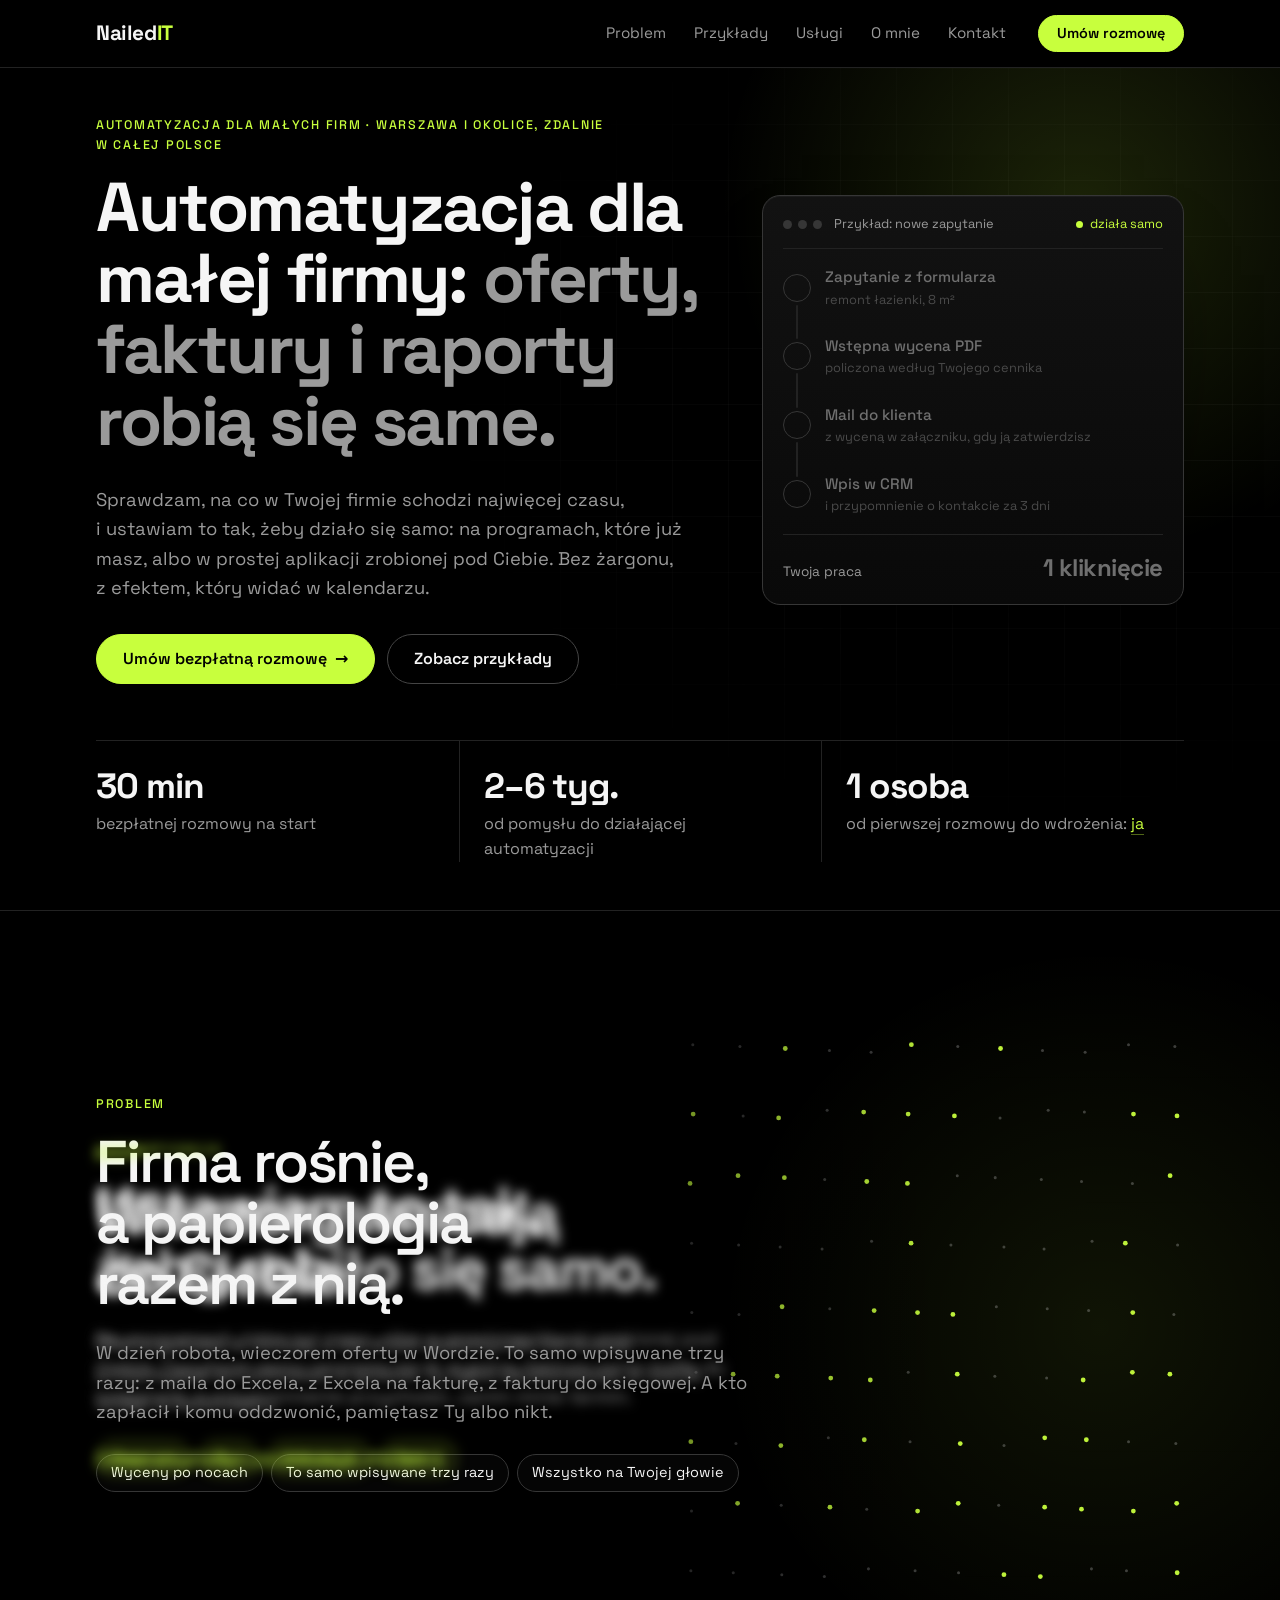
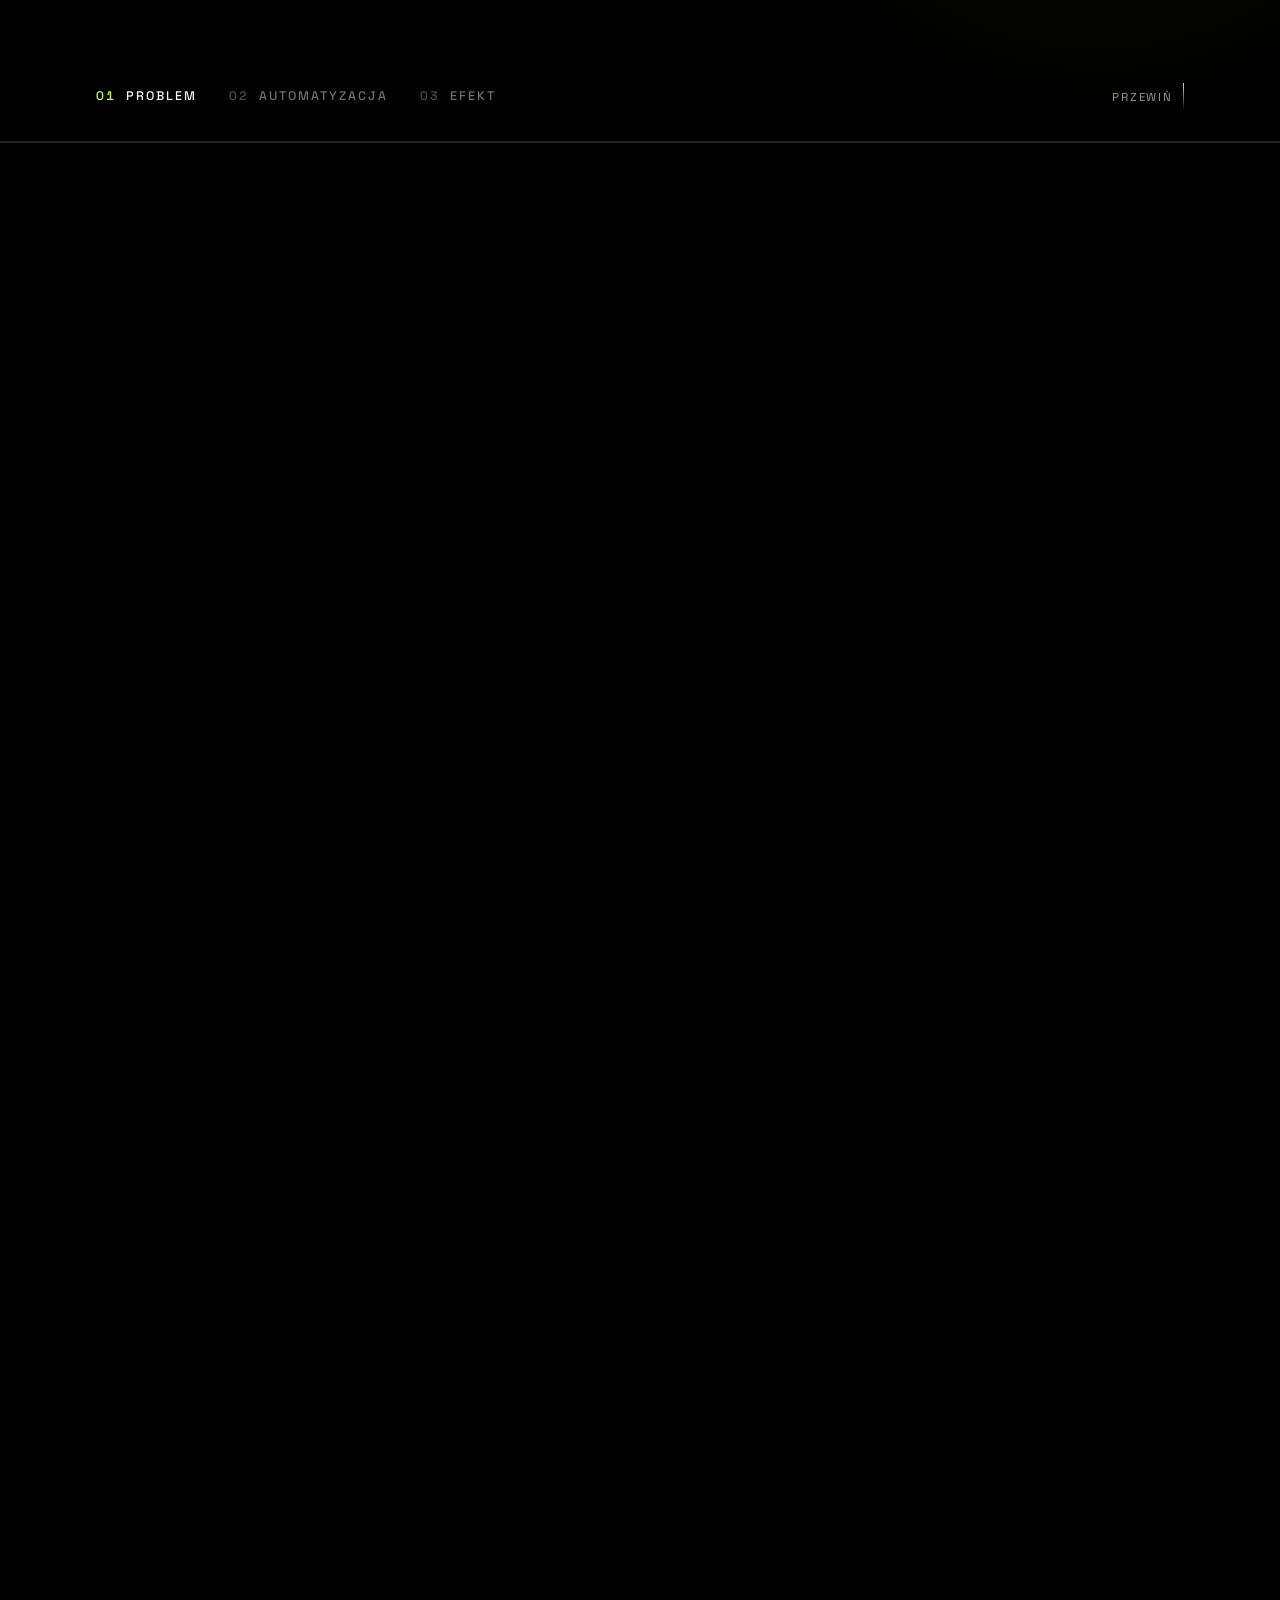
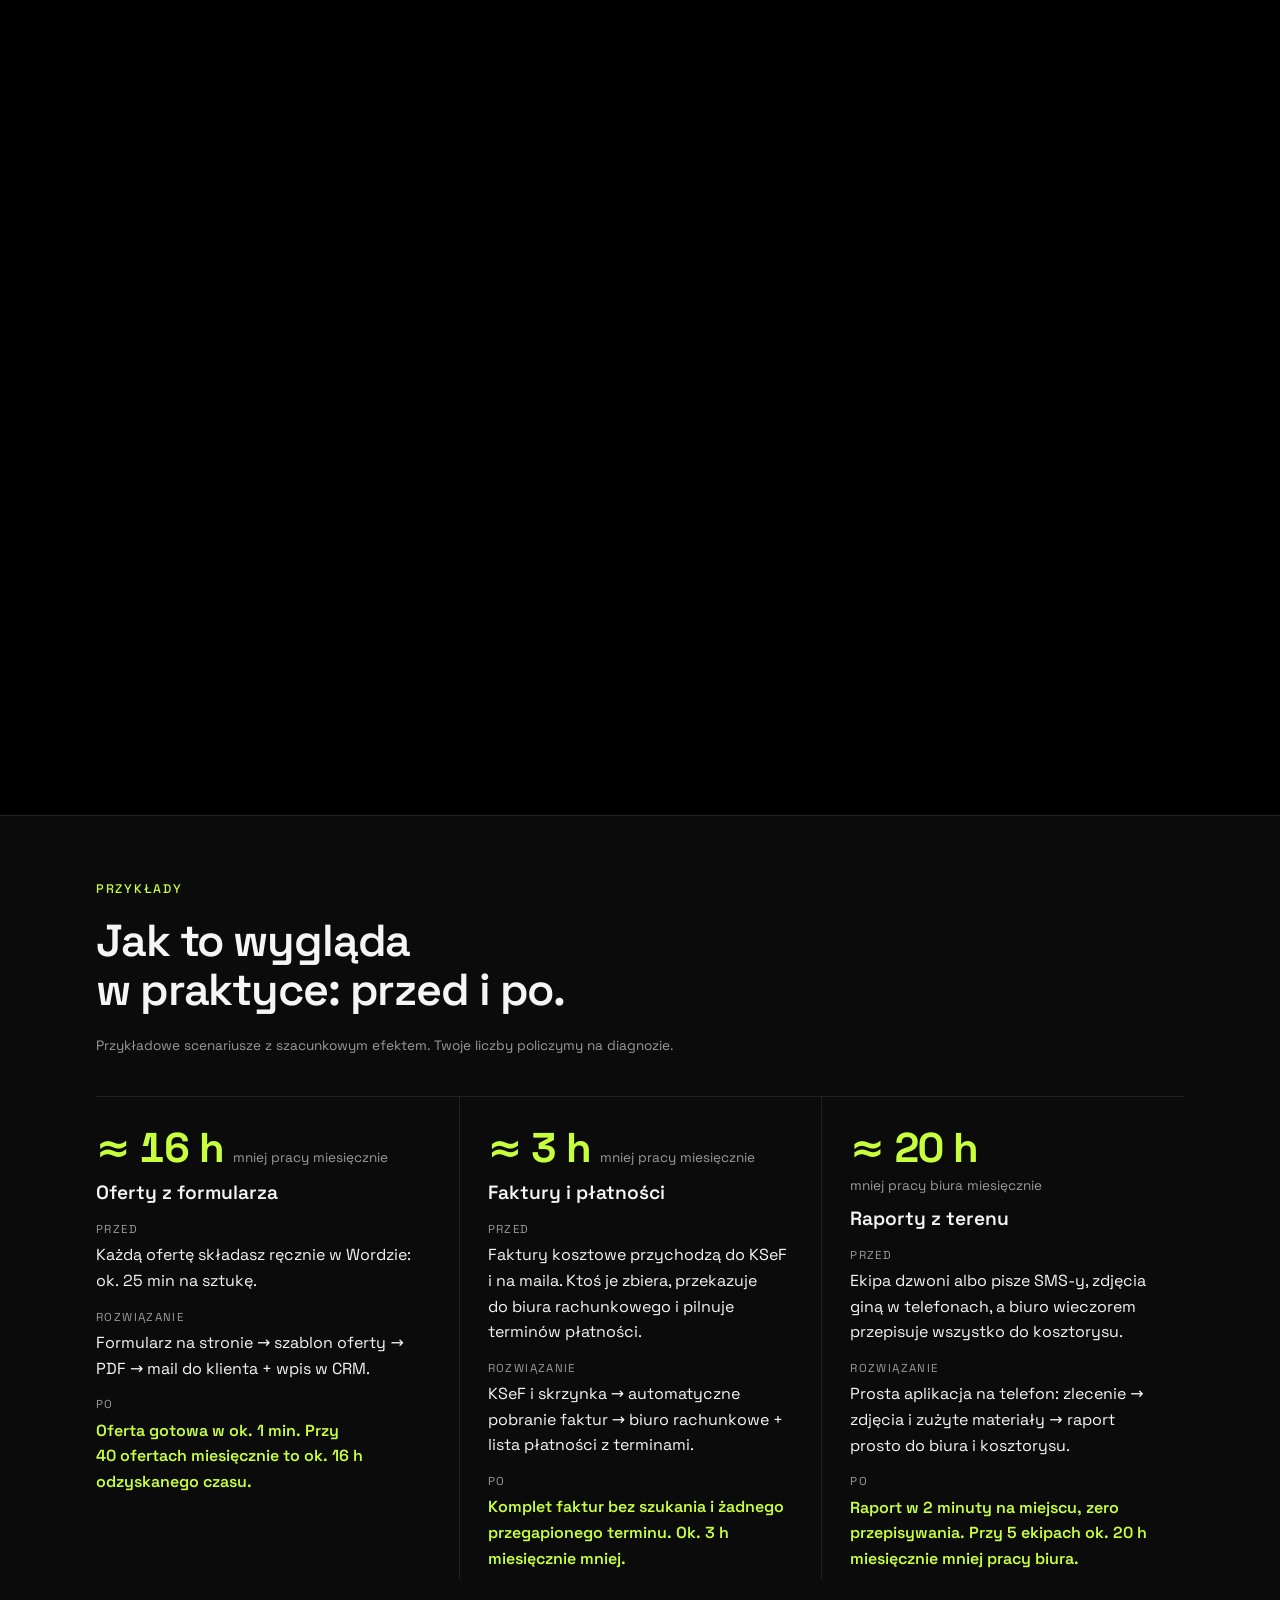
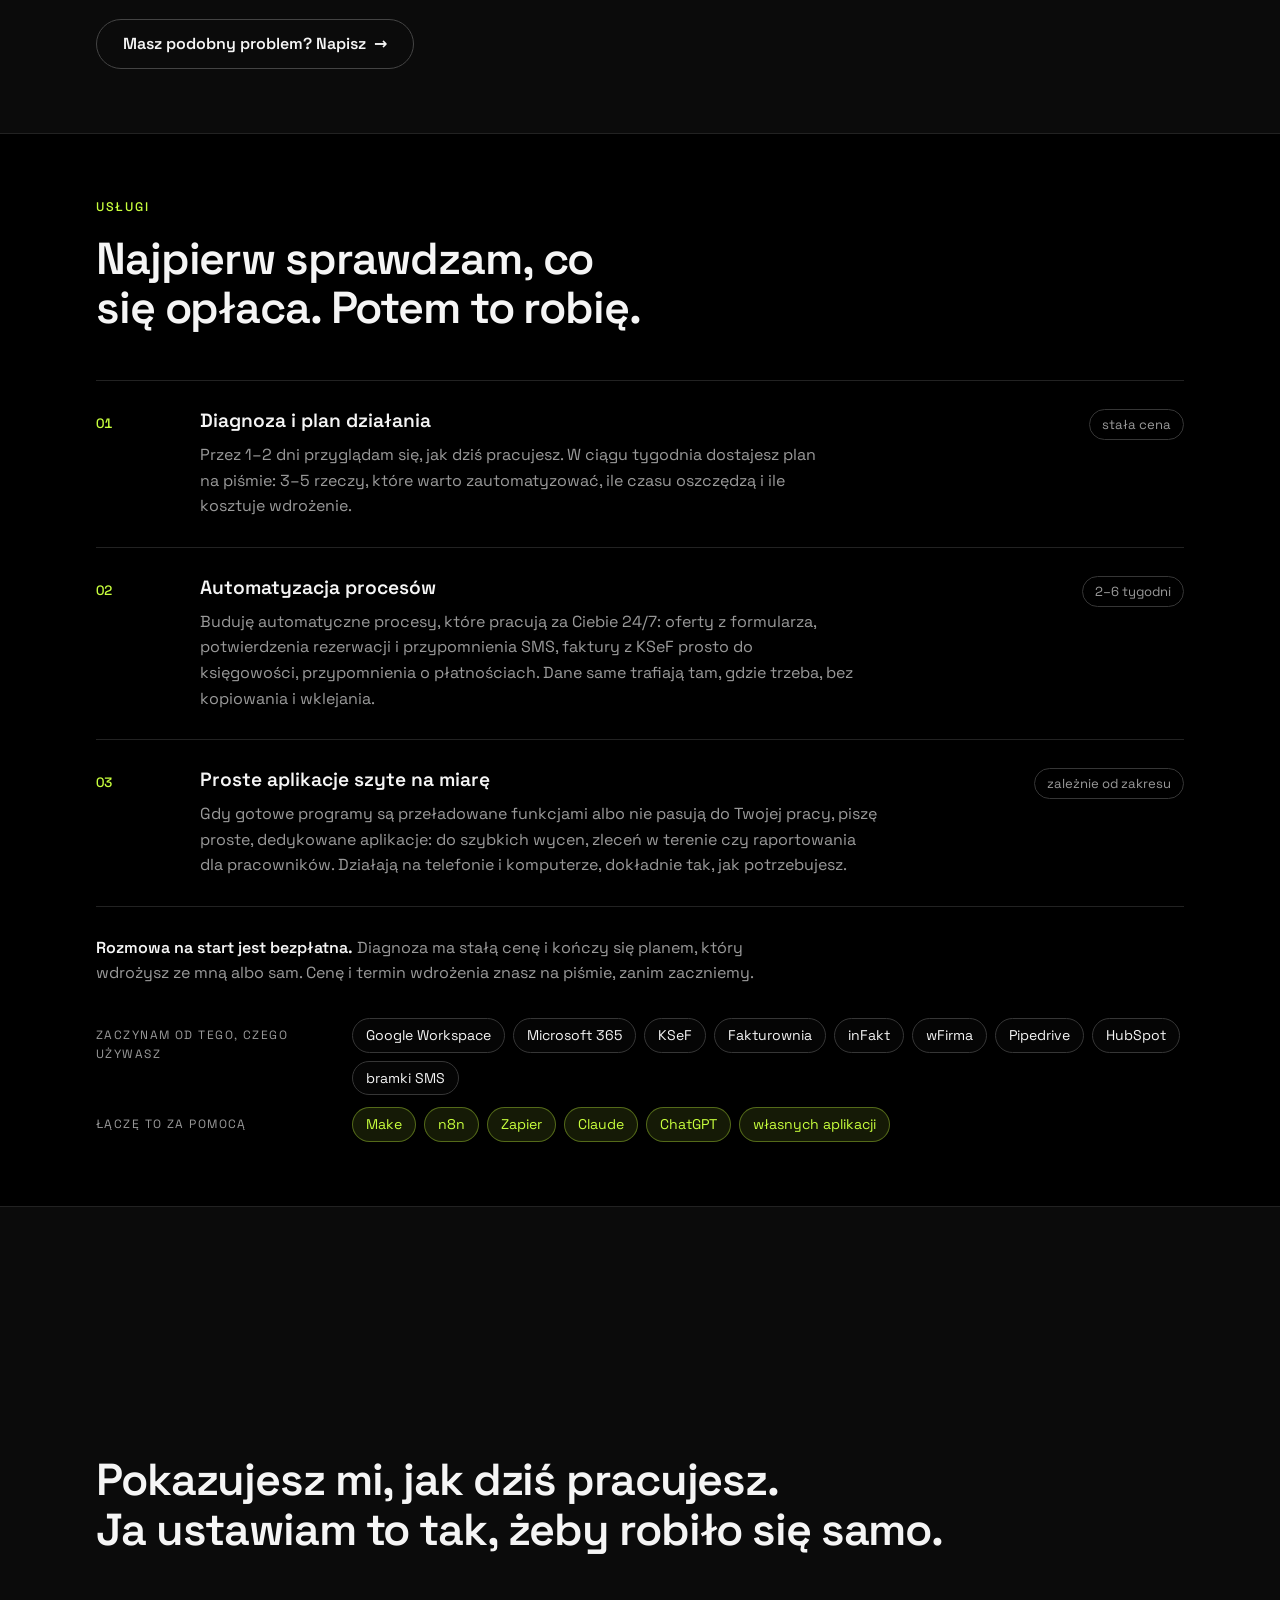
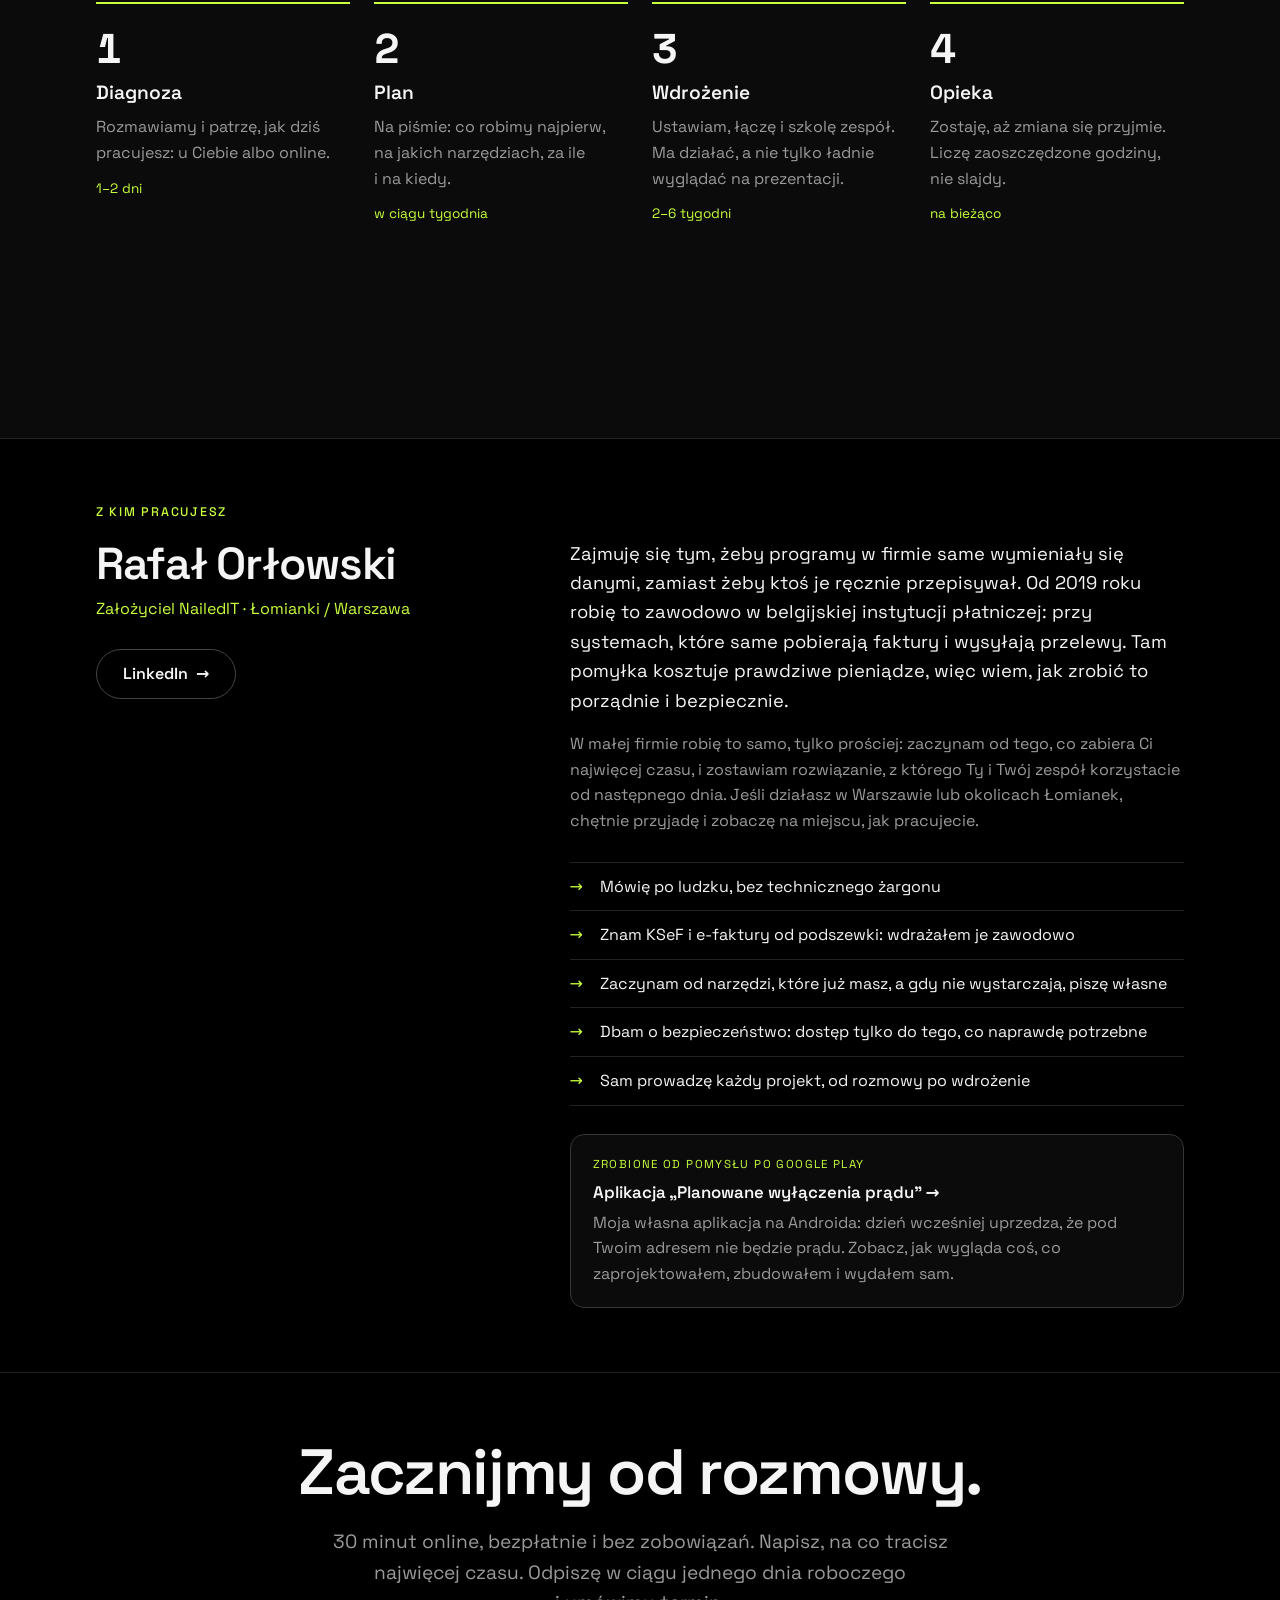
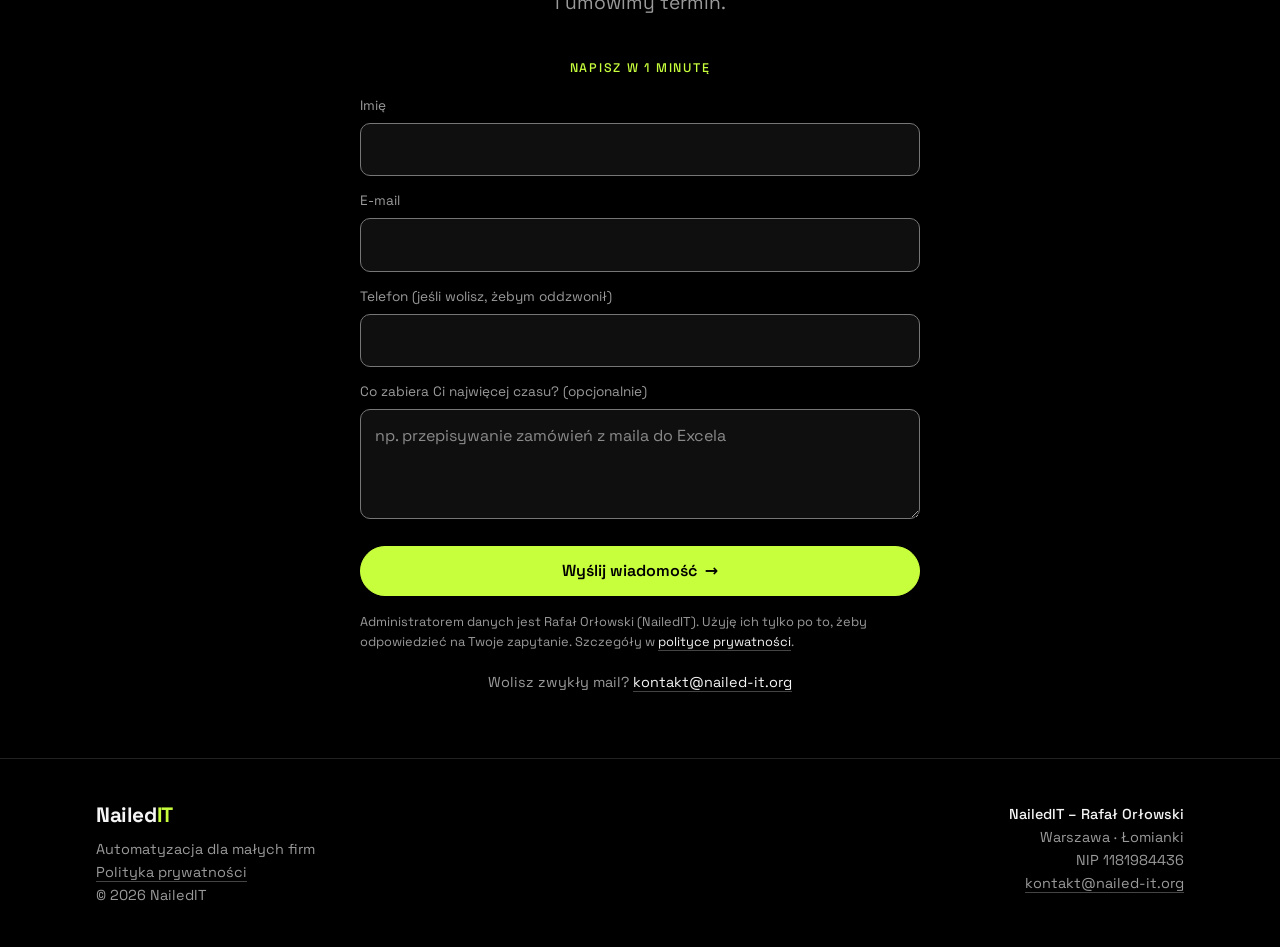
==== index.html @ 90e61068 "Sekcja Problem jako przypięta opowieść w trzech krokach z płynnymi przejściami Ekran zostaje przypię" ====
<!doctype html>
<html lang="pl" class="home">
<head>
<meta charset="utf-8">
<meta name="viewport" content="width=device-width, initial-scale=1">
<title>NailedIT – automatyzacja dla małych firm | Warszawa i okolice</title>
<meta name="description" content="Automatyzacje i proste aplikacje dla małych firm: oferty, faktury z KSeF i raporty bez ręcznej roboty. Warszawa, Łomianki i zdalnie. Bezpłatna rozmowa.">
<link rel="canonical" href="https://nailed-it.org/">
<meta name="theme-color" content="#000000">
<meta property="og:type" content="website">
<meta property="og:locale" content="pl_PL">
<meta property="og:site_name" content="NailedIT">
<meta property="og:url" content="https://nailed-it.org/">
<meta property="og:title" content="NailedIT – automatyzacja dla małych firm">
<meta property="og:description" content="Oferty, faktury i raporty, które robią się same. Automatyzacje i proste aplikacje dla małych firm: Warszawa, Łomianki i zdalnie w całej Polsce.">
<meta property="og:image" content="https://nailed-it.org/og-image.png">
<meta property="og:image:width" content="1200">
<meta property="og:image:height" content="630">
<meta property="og:image:alt" content="NailedIT – Automatyzacja jak w dużych firmach. Na miarę Twojej.">
<meta name="twitter:card" content="summary_large_image">
<link rel="icon" href="favicon.svg" type="image/svg+xml">
<link rel="icon" href="favicon.ico" sizes="32x32">
<link rel="apple-touch-icon" href="apple-touch-icon.png">
<link rel="preload" href="fonts/space-grotesk-latin.woff2" as="font" type="font/woff2" crossorigin>
<link rel="preload" href="fonts/space-grotesk-latin-ext.woff2" as="font" type="font/woff2" crossorigin>
<link rel="stylesheet" href="style.css">
<script>document.documentElement.classList.add('js')</script>
<script type="application/ld+json">
{
  "@context": "https://schema.org",
  "@type": "ProfessionalService",
  "name": "NailedIT",
  "alternateName": "NailedIT – Rafał Orłowski",
  "url": "https://nailed-it.org/",
  "logo": "https://nailed-it.org/apple-touch-icon.png",
  "image": "https://nailed-it.org/og-image.png",
  "email": "kontakt@nailed-it.org",
  "description": "Automatyzacja procesów i proste aplikacje na miarę dla małych i średnich firm.",
  "founder": {"@type": "Person", "name": "Rafał Orłowski", "sameAs": "https://www.linkedin.com/in/orlowskira"},
  "address": {"@type": "PostalAddress", "addressLocality": "Łomianki", "addressCountry": "PL"},
  "areaServed": [{"@type": "City", "name": "Warszawa"}, {"@type": "City", "name": "Łomianki"}, {"@type": "Country", "name": "Polska"}],
  "taxID": "1181984436",
  "vatID": "PL1181984436",
  "sameAs": ["https://www.linkedin.com/in/orlowskira"]
}
</script>
</head>
<body>
  <a class="skip" href="#tresc">Przejdź do treści</a>

  <header class="site-header">
    <div class="container header-inner">
      <a href="#" class="logo" aria-label="NailedIT – na początek strony">Nailed<span>IT</span></a>
      <nav class="nav" aria-label="Sekcje strony">
        <a href="#problem">Problem</a>
        <a href="#przyklady">Przykłady</a>
        <a href="#uslugi">Usługi</a>
        <a href="#o-mnie">O mnie</a>
        <a href="#kontakt">Kontakt</a>
      </nav>
      <a href="#kontakt" class="btn btn-sm">Umów rozmowę</a>
    </div>
  </header>

  <main id="tresc">
    <section class="hero" id="start">
      <div class="container">
        <div class="hero-grid">
          <div class="hero-copy">
            <p class="eyebrow">Automatyzacja dla małych firm · Warszawa i okolice, zdalnie w całej Polsce</p>
            <h1>Automatyzacja dla małej firmy: <em>oferty, faktury i raporty robią się same.</em></h1>
            <p class="lead">Sprawdzam, na co w Twojej firmie schodzi najwięcej czasu, i ustawiam to tak, żeby działo się samo: na programach, które już masz, albo w prostej aplikacji zrobionej pod Ciebie. Bez żargonu, z efektem, który widać w kalendarzu.</p>
            <div class="actions">
              <a href="#kontakt" class="btn">Umów bezpłatną rozmowę <span class="arr" aria-hidden="true">→</span></a>
              <a href="#przyklady" class="btn btn-ghost">Zobacz przykłady</a>
            </div>
          </div>

          <figure class="flow" role="img" aria-label="Przykład automatyzacji: zapytanie z formularza samo zamienia się we wstępną wycenę PDF, mail do klienta i wpis w CRM. Ty tylko zatwierdzasz wycenę.">
            <div class="flow-head">
              <span class="flow-dots"><i></i><i></i><i></i></span>
              <span>Przykład: nowe zapytanie</span>
              <span class="flow-live">działa samo</span>
            </div>
            <ol class="flow-steps">
              <li><span class="flow-ico"><svg viewBox="0 0 16 16"><path d="M3.5 8.5l3 3 6-7"/></svg></span><span><b>Zapytanie z formularza</b><small>remont łazienki, 8 m²</small></span></li>
              <li><span class="flow-ico"><svg viewBox="0 0 16 16"><path d="M3.5 8.5l3 3 6-7"/></svg></span><span><b>Wstępna wycena PDF</b><small>policzona według Twojego cennika</small></span></li>
              <li><span class="flow-ico"><svg viewBox="0 0 16 16"><path d="M3.5 8.5l3 3 6-7"/></svg></span><span><b>Mail do klienta</b><small>z wyceną w załączniku, gdy ją zatwierdzisz</small></span></li>
              <li><span class="flow-ico"><svg viewBox="0 0 16 16"><path d="M3.5 8.5l3 3 6-7"/></svg></span><span><b>Wpis w CRM</b><small>i przypomnienie o kontakcie za 3 dni</small></span></li>
            </ol>
            <div class="flow-foot"><span>Twoja praca</span><b>1 kliknięcie</b></div>
          </figure>
        </div>

        <dl class="stats">
          <div><dt>30 min</dt><dd>bezpłatnej rozmowy na start</dd></div>
          <div><dt><span class="nw">2–6</span> tyg.</dt><dd>od pomysłu do działającej automatyzacji</dd></div>
          <div><dt>1 osoba</dt><dd>od pierwszej rozmowy do wdrożenia: <a href="#o-mnie">ja</a></dd></div>
        </dl>
      </div>
    </section>

    <section id="problem" class="story" aria-label="Od problemu do efektu w trzech krokach" style="--n:3">
      <div class="story-pin">
        <canvas class="story-canvas" aria-hidden="true"></canvas>
        <div class="container story-stage">
          <article class="story-step is-active" id="krok-1">
            <p class="eyebrow">Problem</p>
            <h2>Firma rośnie, a&nbsp;papierologia razem z&nbsp;nią.</h2>
            <p class="story-lead">W dzień robota, wieczorem oferty w&nbsp;Wordzie. To samo wpisywane trzy razy: z&nbsp;maila do Excela, z&nbsp;Excela na fakturę, z&nbsp;faktury do księgowej. A&nbsp;kto zapłacił i&nbsp;komu oddzwonić, pamiętasz Ty albo nikt.</p>
            <ul class="story-list">
              <li>Wyceny po nocach</li><li>To samo wpisywane trzy razy</li><li>Wszystko na Twojej głowie</li>
            </ul>
          </article>
          <article class="story-step" id="krok-2">
            <p class="eyebrow">Automatyzacja</p>
            <h2>Ustawiam to tak, żeby robiło się samo.</h2>
            <p class="story-lead">Na programach, które już masz, albo w&nbsp;prostej aplikacji zrobionej pod Ciebie. Zapytanie samo zamienia się w&nbsp;wycenę, faktura sama trafia do księgowej, a&nbsp;przypomnienie przychodzi, zanim minie termin.</p>
            <ul class="story-list">
              <li>Diagnoza</li><li>Plan</li><li>Wdrożenie</li><li>Opieka</li>
            </ul>
          </article>
          <article class="story-step" id="krok-3">
            <p class="eyebrow">Efekt</p>
            <h2>Wieczory wracają do Ciebie.</h2>
            <p class="story-lead">Oferta gotowa w&nbsp;minutę, a&nbsp;nie w&nbsp;pół godziny. Nic nie trzeba przepisywać ani pilnować w&nbsp;głowie. Ty tylko zatwierdzasz, a&nbsp;resztę widać w&nbsp;kalendarzu.</p>
            <p class="story-more"><a href="#przyklady">Zobacz przykłady z&nbsp;szacunkowym efektem <span class="arr" aria-hidden="true">↓</span></a></p>
          </article>
        </div>
        <div class="container story-nav">
          <ol>
            <li><a href="#krok-1" class="is-active"><span>01</span> Problem</a></li>
            <li><a href="#krok-2"><span>02</span> Automatyzacja</a></li>
            <li><a href="#krok-3"><span>03</span> Efekt</a></li>
          </ol>
          <span class="story-hint" aria-hidden="true">Przewiń</span>
        </div>
        <div class="story-bar" aria-hidden="true"><i></i></div>
      </div>
    </section>

    <section id="przyklady" class="section alt">
      <div class="container">
        <p class="eyebrow">Przykłady</p>
        <h2>Jak to wygląda w praktyce: przed i po.</h2>
        <p class="note">Przykładowe scenariusze z szacunkowym efektem. Twoje liczby policzymy na diagnozie.</p>
        <div class="cases">
          <article class="case">
            <p class="kpi"><b>≈ <span data-count="16">16</span> h</b><span>mniej pracy miesięcznie</span></p>
            <h3>Oferty z formularza</h3>
            <dl>
              <dt>Przed</dt><dd>Każdą ofertę składasz ręcznie w Wordzie: ok. 25 min na sztukę.</dd>
              <dt>Rozwiązanie</dt><dd>Formularz na stronie → szablon oferty → PDF → mail do klienta + wpis w CRM.</dd>
              <dt>Po</dt><dd class="result">Oferta gotowa w ok. 1 min. Przy 40 ofertach miesięcznie to ok. 16 h odzyskanego czasu.</dd>
            </dl>
          </article>
          <article class="case">
            <p class="kpi"><b>≈ <span data-count="3">3</span> h</b><span>mniej pracy miesięcznie</span></p>
            <h3>Faktury i płatności</h3>
            <dl>
              <dt>Przed</dt><dd>Faktury kosztowe przychodzą do KSeF i na maila. Ktoś je zbiera, przekazuje do biura rachunkowego i pilnuje terminów płatności.</dd>
              <dt>Rozwiązanie</dt><dd>KSeF i skrzynka → automatyczne pobranie faktur → biuro rachunkowe + lista płatności z terminami.</dd>
              <dt>Po</dt><dd class="result">Komplet faktur bez szukania i żadnego przegapionego terminu. Ok. 3 h miesięcznie mniej.</dd>
            </dl>
          </article>
          <article class="case">
            <p class="kpi"><b>≈ <span data-count="20">20</span> h</b><span>mniej pracy biura miesięcznie</span></p>
            <h3>Raporty z terenu</h3>
            <dl>
              <dt>Przed</dt><dd>Ekipa dzwoni albo pisze SMS-y, zdjęcia giną w telefonach, a biuro wieczorem przepisuje wszystko do kosztorysu.</dd>
              <dt>Rozwiązanie</dt><dd>Prosta aplikacja na telefon: zlecenie → zdjęcia i zużyte materiały → raport prosto do biura i kosztorysu.</dd>
              <dt>Po</dt><dd class="result">Raport w 2 minuty na miejscu, zero przepisywania. Przy 5 ekipach ok. 20 h miesięcznie mniej pracy biura.</dd>
            </dl>
          </article>
        </div>
        <p class="cases-cta"><a href="#kontakt" class="btn btn-ghost">Masz podobny problem? Napisz <span class="arr" aria-hidden="true">→</span></a></p>
      </div>
    </section>

    <section id="uslugi" class="section">
      <div class="container">
        <p class="eyebrow">Usługi</p>
        <h2>Najpierw sprawdzam, co się opłaca. Potem to robię.</h2>
        <div class="services">
          <article class="service">
            <span class="num">01</span>
            <div><h3>Diagnoza i plan działania</h3><p>Przez <span class="nw">1–2</span> dni przyglądam się, jak dziś pracujesz. W ciągu tygodnia dostajesz plan na piśmie: <span class="nw">3–5</span> rzeczy, które warto zautomatyzować, ile czasu oszczędzą i ile kosztuje wdrożenie.</p></div>
            <span class="tag">stała cena</span>
          </article>
          <article class="service">
            <span class="num">02</span>
            <div><h3>Automatyzacja procesów</h3><p>Buduję automatyczne procesy, które pracują za Ciebie 24/7: oferty z formularza, potwierdzenia rezerwacji i przypomnienia SMS, faktury z KSeF prosto do księgowości, przypomnienia o płatnościach. Dane same trafiają tam, gdzie trzeba, bez kopiowania i wklejania.</p></div>
            <span class="tag"><span class="nw">2–6</span> tygodni</span>
          </article>
          <article class="service">
            <span class="num">03</span>
            <div><h3>Proste aplikacje szyte na miarę</h3><p>Gdy gotowe programy są przeładowane funkcjami albo nie pasują do Twojej pracy, piszę proste, dedykowane aplikacje: do szybkich wycen, zleceń w terenie czy raportowania dla pracowników. Działają na telefonie i komputerze, dokładnie tak, jak potrzebujesz.</p></div>
            <span class="tag">zależnie od zakresu</span>
          </article>
        </div>
        <p class="price-note"><strong>Rozmowa na start jest bezpłatna.</strong> Diagnoza ma stałą cenę i kończy się planem, który wdrożysz ze mną albo sam. Cenę i termin wdrożenia znasz na piśmie, zanim zaczniemy.</p>
        <div class="tools">
          <div class="tools-row">
            <span class="tools-label">Zaczynam od tego, czego używasz</span>
            <ul class="chips">
              <li>Google Workspace</li><li>Microsoft 365</li><li>KSeF</li><li>Fakturownia</li><li>inFakt</li><li>wFirma</li><li>Pipedrive</li><li>HubSpot</li><li>bramki SMS</li>
            </ul>
          </div>
          <div class="tools-row">
            <span class="tools-label">Łączę to za pomocą</span>
            <ul class="chips chips-accent">
              <li>Make</li><li>n8n</li><li>Zapier</li><li>Claude</li><li>ChatGPT</li><li>własnych aplikacji</li>
            </ul>
          </div>
        </div>
      </div>
    </section>

    <section id="proces" class="section alt">
      <div class="container">
        <p class="eyebrow">Jak wygląda współpraca</p>
        <h2 class="wide">Pokazujesz mi, jak dziś pracujesz.<br>Ja ustawiam to tak, żeby robiło się samo.</h2>
        <ol class="steps">
          <li><span class="num">1</span><h3>Diagnoza</h3><p>Rozmawiamy i patrzę, jak dziś pracujesz: u Ciebie albo online.</p><small><span class="nw">1–2</span> dni</small></li>
          <li><span class="num">2</span><h3>Plan</h3><p>Na piśmie: co robimy najpierw, na jakich narzędziach, za ile i na kiedy.</p><small>w ciągu tygodnia</small></li>
          <li><span class="num">3</span><h3>Wdrożenie</h3><p>Ustawiam, łączę i szkolę zespół. Ma działać, a nie tylko ładnie wyglądać na prezentacji.</p><small><span class="nw">2–6</span> tygodni</small></li>
          <li><span class="num">4</span><h3>Opieka</h3><p>Zostaję, aż zmiana się przyjmie. Liczę zaoszczędzone godziny, nie slajdy.</p><small>na bieżąco</small></li>
        </ol>
      </div>
    </section>

    <section id="o-mnie" class="section">
      <div class="container">
        <p class="eyebrow">Z kim pracujesz</p>
        <div class="about">
          <div class="about-head">
            <h2>Rafał Orłowski</h2>
            <p class="role">Założyciel NailedIT · Łomianki / Warszawa</p>
            <a href="https://www.linkedin.com/in/orlowskira" class="btn btn-ghost" target="_blank" rel="noopener">LinkedIn <span class="arr" aria-hidden="true">→</span></a>
          </div>
          <div class="about-text">
            <p>Zajmuję się tym, żeby programy w firmie same wymieniały się danymi, zamiast żeby ktoś je ręcznie przepisywał. Od 2019 roku robię to zawodowo w belgijskiej instytucji płatniczej: przy systemach, które same pobierają faktury i wysyłają przelewy. Tam pomyłka kosztuje prawdziwe pieniądze, więc wiem, jak zrobić to porządnie i bezpiecznie.</p>
            <p>W małej firmie robię to samo, tylko prościej: zaczynam od tego, co zabiera Ci najwięcej czasu, i zostawiam rozwiązanie, z którego Ty i Twój zespół korzystacie od następnego dnia. Jeśli działasz w Warszawie lub okolicach Łomianek, chętnie przyjadę i zobaczę na miejscu, jak pracujecie.</p>
            <ul class="facts">
              <li>Mówię po ludzku, bez technicznego żargonu</li>
              <li>Znam KSeF i <span class="nw">e-faktury</span> od podszewki: wdrażałem je zawodowo</li>
              <li>Zaczynam od narzędzi, które już masz, a gdy nie wystarczają, piszę własne</li>
              <li>Dbam o bezpieczeństwo: dostęp tylko do tego, co naprawdę potrzebne</li>
              <li>Sam prowadzę każdy projekt, od rozmowy po wdrożenie</li>
            </ul>
            <a class="proof" href="wylaczenia-pradu/">
              <span class="proof-label">Zrobione od pomysłu po Google Play</span>
              <strong>Aplikacja „Planowane wyłączenia prądu” <span class="arr" aria-hidden="true">→</span></strong>
              <span class="proof-text">Moja własna aplikacja na Androida: dzień wcześniej uprzedza, że pod Twoim adresem nie będzie prądu. Zobacz, jak wygląda coś, co zaprojektowałem, zbudowałem i wydałem sam.</span>
            </a>
          </div>
        </div>
      </div>
    </section>

    <section id="kontakt" class="section cta">
      <div class="container">
        <h2>Zacznijmy od rozmowy.</h2>
        <p class="lead">30 minut online, bezpłatnie i bez zobowiązań. Napisz, na co tracisz najwięcej czasu. Odpiszę w ciągu jednego dnia roboczego i umówimy termin.</p>
        <div class="form-wrap">
          <p class="eyebrow">Napisz w 1 minutę</p>
          <form class="contact" action="https://api.web3forms.com/submit" method="POST">
            <input type="hidden" name="access_key" value="9d799062-8a6f-465c-bfa2-8272f96223fa">
            <input type="hidden" name="subject" value="Nowe zapytanie ze strony nailed-it.org">
            <input type="hidden" name="from_name" value="Formularz nailed-it.org">
            <input type="hidden" name="redirect" value="https://nailed-it.org/dziekuje.html">
            <input type="checkbox" name="botcheck" class="hp" tabindex="-1" autocomplete="off" aria-hidden="true">
            <div><label for="f-name">Imię</label><input class="field" id="f-name" name="imie" type="text" autocomplete="given-name" required></div>
            <div><label for="f-email">E-mail</label><input class="field" id="f-email" name="email" type="email" autocomplete="email" required></div>
            <div><label for="f-tel">Telefon (jeśli wolisz, żebym oddzwonił)</label><input class="field" id="f-tel" name="telefon" type="tel" autocomplete="tel"></div>
            <div><label for="f-msg">Co zabiera Ci najwięcej czasu? (opcjonalnie)</label><textarea class="field" id="f-msg" name="wiadomosc" placeholder="np. przepisywanie zamówień z maila do Excela"></textarea></div>
            <button class="btn" type="submit">Wyślij wiadomość <span class="arr" aria-hidden="true">→</span></button>
            <p class="form-msg" id="form-msg" role="alert"></p>
            <p class="form-note">Administratorem danych jest Rafał Orłowski (NailedIT). Użyję ich tylko po to, żeby odpowiedzieć na Twoje zapytanie. Szczegóły w <a href="polityka-prywatnosci.html">polityce prywatności</a>.</p>
          </form>
          <p class="contact-alt">Wolisz zwykły mail? <a href="mailto:kontakt@nailed-it.org">kontakt@nailed-it.org</a></p>
        </div>
      </div>
    </section>
  </main>

  <footer class="site-footer">
    <div class="container footer-inner">
      <div class="footer-brand">
        <a href="#" class="logo">Nailed<span>IT</span></a>
        <p>Automatyzacja dla małych firm<br>
        <a href="polityka-prywatnosci.html">Polityka prywatności</a><br>
        © 2026 NailedIT</p>
      </div>
      <address class="company">
        <strong>NailedIT – Rafał Orłowski</strong><br>
        Warszawa · Łomianki<br>
        NIP 1181984436<br>
        <a href="mailto:kontakt@nailed-it.org">kontakt@nailed-it.org</a>
      </address>
    </div>
  </footer>

  <script src="main.js" defer></script>
</body>
</html>
---- style.css ----
/* Space Grotesk – © The Space Grotesk Project Authors, SIL Open Font License 1.1 (https://openfontlicense.org) */
@font-face{font-family:'Space Grotesk';font-style:normal;font-weight:300 700;font-display:swap;src:url(fonts/space-grotesk-latin-ext.woff2) format('woff2');unicode-range:U+0100-02BA,U+02BD-02C5,U+02C7-02CC,U+02CE-02D7,U+02DD-02FF,U+0304,U+0308,U+0329,U+1D00-1DBF,U+1E00-1E9F,U+1EF2-1EFF,U+2020,U+20A0-20AB,U+20AD-20C4,U+2113,U+2C60-2C7F,U+A720-A7FF}
@font-face{font-family:'Space Grotesk';font-style:normal;font-weight:300 700;font-display:swap;src:url(fonts/space-grotesk-latin.woff2) format('woff2');unicode-range:U+0000-00FF,U+0131,U+0152-0153,U+02BB-02BC,U+02C6,U+02DA,U+02DC,U+0304,U+0308,U+0329,U+2000-206F,U+20AC,U+2122,U+2191,U+2193,U+2212,U+2215,U+FEFF,U+FFFD}

/* Wszystkie szarości są tutaj. Tekst na ciemnym tle: --muted i jaśniejsze (kontrast min. 4,5:1).
   --dim i --dim2 tylko dla chwilowo nieaktywnych elementów animacji. Ramki pól: --field-line (min. 3:1). */
:root{
  --bg:#000;--bg2:#0b0b0b;--panel:#121212;--field:#0f0f0f;
  --line:#222;--line2:#363636;--line3:#444;--field-line:#767676;
  --text:#f5f5f5;--muted:#9a9a9a;--placeholder:#8a8a8a;--dim:#6f6f6f;--dim2:#4a4a4a;
  --accent:#c8ff3d;--accent-soft:rgba(200,255,61,.1);--error:#ff9d8a;
  --header:68px;--ease:cubic-bezier(.2,.7,.2,1);
}

/* --- podstawy --- */
*{box-sizing:border-box}
html{scroll-behavior:smooth;scroll-padding-top:var(--header);-webkit-text-size-adjust:100%;text-size-adjust:100%}
body{margin:0;background:var(--bg);color:var(--text);font-family:'Space Grotesk',system-ui,-apple-system,'Segoe UI',Roboto,sans-serif;line-height:1.6;-webkit-font-smoothing:antialiased;-moz-osx-font-smoothing:grayscale}
::selection{background:var(--accent);color:#000}
a{color:inherit;text-decoration:none}
:focus-visible{outline:2px solid var(--accent);outline-offset:3px}
p,li,dd{text-wrap:pretty}
h1,h2,h3{text-wrap:balance}
.nw{white-space:nowrap}
.container{max-width:1120px;margin:0 auto;padding:0 16px}
.skip{position:absolute;left:16px;top:-64px;z-index:100;background:var(--accent);color:#000;padding:8px 16px;border-radius:999px;font-weight:600;transition:top .2s}
.skip:focus{top:12px}
.arr{display:inline-block;font-family:system-ui,sans-serif;transition:transform .2s}

/* --- nagłówek --- */
.site-header{position:sticky;top:0;z-index:20;background:rgba(0,0,0,.78);-webkit-backdrop-filter:saturate(150%) blur(12px);backdrop-filter:saturate(150%) blur(12px);border-bottom:1px solid var(--line)}
.header-inner{display:flex;align-items:center;gap:32px;height:calc(var(--header) - 1px)}
.logo{font-weight:700;font-size:1.3rem;letter-spacing:-.02em;color:var(--text)}
.logo span{color:var(--accent)}
.nav{display:flex;gap:28px;margin-left:auto;font-size:.95rem;color:var(--muted)}
.nav a{position:relative;padding:4px 0;transition:color .2s}
.nav a::after{content:"";position:absolute;left:0;right:0;bottom:-2px;height:2px;border-radius:2px;background:var(--accent);transform:scaleX(0);transform-origin:left;transition:transform .35s var(--ease)}
.nav a:hover,.nav a.active{color:var(--text)}
.nav a.active::after{transform:scaleX(1)}

/* --- przyciski --- */
.btn{display:inline-flex;align-items:center;justify-content:center;gap:8px;padding:14px 26px;font:inherit;font-weight:600;line-height:1.2;background:var(--accent);color:#000;border:1px solid var(--accent);border-radius:999px;cursor:pointer;transition:transform .2s,box-shadow .25s,border-color .2s,background-color .2s,color .2s}
.btn:hover{transform:translateY(-2px);box-shadow:0 12px 32px -12px rgba(200,255,61,.6)}
.btn:hover .arr{transform:translateX(3px)}
.btn:active{transform:none}
.btn:disabled{opacity:.7;cursor:wait;transform:none;box-shadow:none}
.btn-sm{padding:9px 18px;font-size:.9rem}
.btn-ghost{background:transparent;color:var(--text);border-color:var(--line3)}
.btn-ghost:hover{border-color:var(--text);box-shadow:none}

/* --- typografia --- */
.eyebrow{color:var(--accent);text-transform:uppercase;letter-spacing:.14em;font-size:.78rem;font-weight:500;margin:0 0 16px}
h1{font-size:clamp(2.4rem,5.4vw,4.4rem);line-height:1.03;letter-spacing:-.035em;margin:0 0 28px;font-weight:700}
h1 em{font-style:normal;color:var(--muted)}
h2{font-size:clamp(1.8rem,3.6vw,2.8rem);line-height:1.1;letter-spacing:-.025em;margin:0 0 48px;max-width:22ch;font-weight:600}
h2.wide{max-width:none}
h3{font-size:1.2rem;line-height:1.3;margin:0 0 8px;font-weight:600}
.lead{font-size:1.2rem;color:var(--muted);max-width:52ch;margin:0 0 36px}
.actions{display:flex;flex-wrap:wrap;gap:12px}

/* --- hero --- */
.hero{position:relative;overflow:hidden;padding:56px 0 64px;border-bottom:1px solid var(--line)}
.hero::before{content:"";position:absolute;inset:0;pointer-events:none;background-image:linear-gradient(rgba(255,255,255,.05) 1px,transparent 1px),linear-gradient(90deg,rgba(255,255,255,.05) 1px,transparent 1px);background-size:56px 56px;-webkit-mask-image:radial-gradient(ellipse 60% 70% at 78% 40%,#000 0%,transparent 72%);mask-image:radial-gradient(ellipse 60% 70% at 78% 40%,#000 0%,transparent 72%)}
.hero::after{content:"";position:absolute;width:720px;height:720px;right:-160px;top:-220px;border-radius:50%;background:radial-gradient(closest-side,rgba(200,255,61,.14),transparent);pointer-events:none}
.hero .container{position:relative;z-index:1}
.hero-grid{display:grid;grid-template-columns:minmax(0,1.3fr) minmax(0,.9fr);gap:56px;align-items:center}
.hero .lead{font-size:1.15rem;margin-bottom:32px}

@keyframes rise{from{opacity:0;transform:translateY(24px)}to{opacity:1;transform:none}}
.hero .eyebrow,.hero h1,.hero .lead,.hero .actions,.hero .flow,.hero .stats{animation:rise .9s var(--ease) both}
.hero h1{animation-delay:.08s}
.hero .lead{animation-delay:.16s}
.hero .actions{animation-delay:.24s}
.hero .flow{animation-delay:.32s}
.hero .stats{animation-delay:.42s}

/* animowany przykład automatyzacji */
.flow{margin:0;background:linear-gradient(180deg,var(--panel),#090909);border:1px solid var(--line2);border-radius:18px;padding:18px 20px 16px;box-shadow:0 40px 80px -40px rgba(0,0,0,1),inset 0 1px 0 rgba(255,255,255,.04)}
.flow-head{display:flex;align-items:center;gap:12px;font-size:.8rem;color:var(--muted);padding-bottom:14px;margin-bottom:4px;border-bottom:1px solid var(--line)}
.flow-dots{display:flex;gap:6px}
.flow-dots i{width:9px;height:9px;border-radius:50%;background:var(--line2)}
.flow-live{margin-left:auto;display:inline-flex;align-items:center;gap:7px;color:var(--accent);white-space:nowrap}
.flow-live::before{content:"";width:7px;height:7px;border-radius:50%;background:var(--accent);animation:pulse 2s infinite}
.flow.complete .flow-live::before{animation:none}
@keyframes pulse{0%{box-shadow:0 0 0 0 rgba(200,255,61,.55)}70%{box-shadow:0 0 0 8px rgba(200,255,61,0)}100%{box-shadow:0 0 0 0 rgba(200,255,61,0)}}
.flow-steps{list-style:none;margin:0;padding:0}
.flow-steps li{position:relative;display:grid;grid-template-columns:28px 1fr;gap:14px;align-items:center;padding:12px 0}
.flow-steps li:not(:last-child)::after{content:"";position:absolute;left:13px;top:calc(50% + 17px);height:calc(100% - 34px);width:2px;border-radius:2px;background:var(--line);transition:background .4s}
.flow-steps li.done:not(:last-child)::after{background:var(--accent)}
.flow-ico{width:28px;height:28px;border-radius:50%;border:1.5px solid var(--line2);display:grid;place-items:center;transition:background-color .3s,border-color .3s}
.flow-ico svg{width:14px;height:14px;fill:none;stroke:#000;stroke-width:2.6;stroke-linecap:round;stroke-linejoin:round;opacity:0;transform:scale(.4);transition:opacity .25s,transform .35s var(--ease)}
.flow-steps b{display:block;font-weight:500;font-size:.95rem;color:var(--dim);transition:color .3s}
.flow-steps small{display:block;font-size:.8rem;color:var(--dim2);transition:color .3s}
.flow-steps li.active .flow-ico{border-color:var(--accent);border-top-color:transparent;animation:spin .8s linear infinite}
@keyframes spin{to{transform:rotate(360deg)}}
.flow-steps li.done .flow-ico{background:var(--accent);border-color:var(--accent);animation:none}
.flow-steps li.done .flow-ico svg{opacity:1;transform:none}
.flow-steps li.active b,.flow-steps li.done b{color:var(--text)}
.flow-steps li.active small,.flow-steps li.done small{color:var(--muted)}
.flow-foot{display:flex;justify-content:space-between;align-items:baseline;margin-top:6px;padding-top:14px;border-top:1px solid var(--line);font-size:.85rem;color:var(--muted)}
.flow-foot b{font-size:1.5rem;letter-spacing:-.02em;color:var(--dim);transition:color .4s}
.flow.complete .flow-foot b{color:var(--accent)}
html:not(.js) .flow-steps li .flow-ico{background:var(--accent);border-color:var(--accent)}
html:not(.js) .flow-steps li .flow-ico svg{opacity:1;transform:none}
html:not(.js) .flow-steps b{color:var(--text)}
html:not(.js) .flow-foot b{color:var(--accent)}

.stats{display:grid;grid-template-columns:repeat(3,1fr);margin:56px 0 0;border-top:1px solid var(--line)}
.stats > div{padding:24px 24px 0 0}
.stats > div+div{padding-left:24px;border-left:1px solid var(--line)}
.stats dt{font-size:2.2rem;font-weight:700;letter-spacing:-.03em;line-height:1.2}
.stats dd{margin:4px 0 0;color:var(--muted)}
.stats a{color:var(--accent);border-bottom:1px solid rgba(200,255,61,.4)}

/* --- sekcje --- */
.section{padding:112px 0;border-bottom:1px solid var(--line)}
.section.alt{background:var(--bg2)}
.num{display:block;color:var(--accent);font-size:.85rem;margin-bottom:20px;font-weight:500;font-variant-numeric:tabular-nums}

.grid-3{display:grid;border-top:1px solid var(--line)}
.grid-3{grid-template-columns:repeat(3,1fr)}
.card{position:relative;padding:32px 28px 8px 0}
.card+.card{padding-left:28px;border-left:1px solid var(--line)}
.card::before{content:"";position:absolute;top:-1px;left:0;right:0;height:2px;background:var(--accent);transform:scaleX(0);transform-origin:left;transition:transform .5s var(--ease)}
.card:hover::before{transform:scaleX(1)}
.card p,.service p,.steps p{color:var(--muted);margin:0}

.services{border-top:1px solid var(--line)}
.service{display:grid;grid-template-columns:80px 1fr auto;gap:24px;padding:28px 0;border-bottom:1px solid var(--line);align-items:start}
.service .num{margin:4px 0 0}
.service h3{transition:color .2s}
.service:hover h3{color:var(--accent)}
.service p{max-width:68ch}
.tag{justify-self:end;font-size:.82rem;color:var(--muted);border:1px solid var(--line2);border-radius:999px;padding:4px 12px;white-space:nowrap}

.price-note{margin:28px 0 0;max-width:68ch;color:var(--muted)}
.price-note strong{color:var(--text);font-weight:600}
.tools{margin-top:32px;display:grid;gap:12px}
.tools-row{display:grid;grid-template-columns:240px 1fr;gap:16px;align-items:start}
.tools-label{font-size:.75rem;text-transform:uppercase;letter-spacing:.12em;color:var(--muted);padding-top:8px}
.chips{list-style:none;margin:0;padding:0;display:flex;flex-wrap:wrap;gap:8px}
.chips li{font-size:.88rem;padding:5px 13px;border:1px solid var(--line2);border-radius:999px;background:rgba(255,255,255,.02)}
.chips-accent li{border-color:rgba(200,255,61,.35);color:var(--accent);background:var(--accent-soft)}

.note{font-size:.85rem;color:var(--muted);margin:-28px 0 40px}
.cases{display:grid;grid-template-columns:repeat(3,1fr);border-top:1px solid var(--line)}
.case{padding:28px 28px 8px 0}
.case+.case{padding-left:28px;border-left:1px solid var(--line)}
.kpi{display:flex;align-items:baseline;flex-wrap:wrap;gap:4px 10px;margin:0 0 10px}
.kpi b{font-size:2.6rem;line-height:1.1;letter-spacing:-.03em;color:var(--accent);font-weight:700;font-variant-numeric:tabular-nums;white-space:nowrap}
.kpi > span{font-size:.85rem;color:var(--muted)}
.case h3{margin-bottom:4px}
.case dl{margin:0}
.case dt{font-size:.72rem;text-transform:uppercase;letter-spacing:.12em;color:var(--muted);margin-top:14px}
.case dd{margin:4px 0 0}
.case .result{color:var(--accent);font-weight:600}
.cases-cta{margin:40px 0 0}

.steps{list-style:none;margin:0;padding:0;display:grid;grid-template-columns:repeat(4,1fr);gap:24px}
.steps li{position:relative;border-top:2px solid var(--line2);padding-top:24px}
.steps li::before{content:"";position:absolute;top:-2px;left:0;width:100%;height:2px;background:var(--accent);transform:scaleX(0);transform-origin:left;transition:transform .9s var(--ease) .25s}
.steps li.in::before,html:not(.js) .steps li::before{transform:scaleX(1)}
.steps .num{font-size:2.6rem;color:var(--text);font-weight:700;margin-bottom:12px;line-height:1}
.steps small{display:block;margin-top:12px;color:var(--accent);font-size:.85rem}

.about{display:grid;grid-template-columns:minmax(0,.8fr) minmax(0,1.2fr);gap:64px;align-items:start}
.about h2{margin:0 0 8px;max-width:none}
.about .role{color:var(--accent);margin:0 0 28px}
.about-text p{color:var(--muted);margin:0 0 16px}
.about-text p:first-child{color:var(--text);font-size:1.15rem}
.facts{list-style:none;padding:0;margin:28px 0 0;border-top:1px solid var(--line)}
.facts li{position:relative;padding:11px 0 11px 30px;border-bottom:1px solid var(--line)}
.facts li::before{content:"→";position:absolute;left:0;color:var(--accent);font-family:system-ui,sans-serif}
.proof{display:block;margin:28px 0 0;padding:20px 22px;border:1px solid var(--line2);border-radius:14px;background:var(--bg2);transition:border-color .2s}
.proof:hover{border-color:var(--accent)}
.proof-label{display:block;font-size:.72rem;text-transform:uppercase;letter-spacing:.12em;color:var(--accent);margin-bottom:6px}
.proof strong{display:block;font-weight:600;font-size:1.05rem;margin-bottom:4px}
.proof-text{display:block;color:var(--muted)}

/* --- opowieść: przypięty ekran, kroki przełączane przewijaniem --- */
/* Bez JS i przy ograniczonym ruchu kroki stoją jeden pod drugim jak zwykłe sekcje. */
.story{position:relative;border-bottom:1px solid var(--line);background:var(--bg)}
.story-pin{position:relative}
.story-step{padding:72px 0;border-top:1px solid var(--line)}
.story-step:first-child{border-top:0}
.story-step h2{margin:0 0 24px;font-size:clamp(2rem,4.6vw,3.8rem);line-height:1.04;letter-spacing:-.035em;max-width:16ch;font-weight:600}
.story-lead{font-size:1.15rem;color:var(--muted);max-width:56ch;margin:0 0 28px}
.story-list{list-style:none;margin:0;padding:0;display:flex;flex-wrap:wrap;gap:8px}
.story-list li{font-size:.9rem;padding:6px 14px;border:1px solid var(--line2);border-radius:999px;background:rgba(255,255,255,.02)}
#krok-2 .story-list li{border-color:rgba(200,255,61,.35);color:var(--accent);background:var(--accent-soft)}
.story-more{margin:0}
.story-more a{color:var(--accent);border-bottom:1px solid rgba(200,255,61,.4);font-weight:500}
.story-more a:hover .arr{transform:translateY(3px)}
.story-canvas,.story-nav,.story-bar{display:none}

.story.is-live{height:calc(var(--n) * 115svh)}
.story.is-live .story-pin{position:sticky;top:var(--header);height:calc(100svh - var(--header));overflow:hidden;display:flex;flex-direction:column}
.story.is-live .story-pin::after{content:"";position:absolute;inset:0;pointer-events:none;background:linear-gradient(90deg,rgba(0,0,0,.92) 0%,rgba(0,0,0,.55) 45%,rgba(0,0,0,0) 75%)}
.story.is-live .story-pin::before{content:"";position:absolute;width:760px;height:760px;right:-200px;top:50%;margin-top:-380px;border-radius:50%;background:radial-gradient(closest-side,rgba(200,255,61,.08),transparent);pointer-events:none}
.story.is-live .story-canvas{display:block;position:absolute;inset:0;width:100%;height:100%}
.story.is-live .story-stage{position:relative;z-index:1;flex:1;display:grid;align-items:center;width:100%}
.story.is-live .story-step{grid-area:1/1;padding:0;border:0;opacity:0;visibility:hidden;transform:translateY(48px);filter:blur(6px);
  transition:opacity .5s ease,transform .7s var(--ease),filter .6s ease,visibility 0s linear .7s}
.story.is-live .story-step.is-past{transform:translateY(-48px)}
.story.is-live .story-step.is-active{opacity:1;visibility:visible;transform:none;filter:none;transition:opacity .7s ease .15s,transform .9s var(--ease) .1s,filter .7s ease .1s,visibility 0s}
.story.is-live .story-step > *{transition:transform .9s var(--ease)}
.story.is-live .story-step:not(.is-active) > *{transform:translateY(16px)}
.story.is-live .story-step.is-active h2{transition-delay:.06s}
.story.is-live .story-step.is-active .story-lead{transition-delay:.12s}
.story.is-live .story-step.is-active .story-list,.story.is-live .story-step.is-active .story-more{transition-delay:.18s}

.story.is-live .story-nav{position:relative;z-index:1;display:flex;align-items:center;justify-content:space-between;gap:16px;width:100%;padding-bottom:22px}
.story-nav ol{list-style:none;margin:0;padding:0;display:flex;gap:8px 32px;flex-wrap:wrap}
.story-nav a{display:inline-flex;align-items:center;gap:10px;min-height:44px;font-size:.78rem;font-weight:500;text-transform:uppercase;letter-spacing:.16em;color:var(--dim);transition:color .3s}
.story-nav a span{font-variant-numeric:tabular-nums;color:var(--dim2);transition:color .3s}
.story-nav a:hover{color:var(--text)}
.story-nav a.is-active{color:var(--text)}
.story-nav a.is-active span{color:var(--accent)}
.story-hint{display:inline-flex;align-items:center;gap:10px;font-size:.72rem;text-transform:uppercase;letter-spacing:.16em;color:var(--muted);transition:opacity .4s}
.story-hint::after{content:"";width:1px;height:28px;background:linear-gradient(var(--accent),transparent);animation:hint 1.8s var(--ease) infinite}
@keyframes hint{0%{transform:scaleY(0);transform-origin:top}50%{transform:scaleY(1);transform-origin:top}51%{transform-origin:bottom}100%{transform:scaleY(0);transform-origin:bottom}}
.story.is-done .story-hint{opacity:0}
.story.is-live .story-bar{display:block;position:relative;z-index:1;height:2px;background:var(--line)}
.story-bar i{position:absolute;inset:0;background:linear-gradient(90deg,rgba(200,255,61,.25),var(--accent));transform:scaleX(0);transform-origin:left;will-change:transform}

/* --- kontakt --- */
.cta{text-align:center}
.cta h2{margin:0 auto 20px;font-size:clamp(2.2rem,5vw,4rem);max-width:none}
.cta .lead{margin:0 auto 40px}
.form-wrap{max-width:560px;margin:0 auto;text-align:left}
.form-wrap .eyebrow{text-align:center}
form.contact{display:grid;gap:14px}
form.contact label{display:block;font-size:.85rem;color:var(--muted);margin-bottom:6px}
form.contact .field{width:100%;background:var(--field);border:1px solid var(--field-line);border-radius:10px;color:var(--text);padding:13px 14px;font:inherit;transition:border-color .2s,box-shadow .2s}
form.contact .field:focus{outline:none;border-color:var(--accent);box-shadow:0 0 0 3px rgba(200,255,61,.15)}
form.contact textarea{min-height:110px;resize:vertical}
form.contact ::placeholder{color:var(--placeholder);opacity:1}
form.contact .btn{width:100%;margin-top:6px}
.form-msg{margin:0;color:var(--error);font-size:.9rem}
.form-msg:empty{display:none}
.form-note{margin:2px 0 0;font-size:.8rem;color:var(--muted)}
.form-note a{color:var(--text);border-bottom:1px solid var(--line3)}
.hp{position:absolute!important;left:-5000px!important;width:1px;height:1px;opacity:0}
.contact-alt{margin:18px 0 0;text-align:center;font-size:.9rem;color:var(--muted)}
.contact-alt a{color:var(--text);border-bottom:1px solid var(--line3)}

/* --- stopka --- */
.site-footer{padding:40px 0;color:var(--muted);font-size:.9rem}
.footer-inner{display:flex;justify-content:space-between;align-items:flex-start;gap:32px;flex-wrap:wrap}
.footer-brand p{margin:6px 0 0;line-height:1.6}
.company{font-style:normal;line-height:1.6;text-align:right;margin-top:4px}
.company strong{color:var(--text);font-weight:500}
.site-footer a:not(.logo){border-bottom:1px solid var(--line3);transition:color .2s,border-color .2s}
.site-footer a:not(.logo):hover{color:var(--text);border-color:var(--text)}

/* --- podstrony --- */
.page{padding:96px 0}
.legal{max-width:760px}
.legal h1{font-size:clamp(2rem,4.5vw,3rem)}
.legal h2{font-size:1.3rem;margin:40px 0 12px;max-width:none}
.legal p,.legal li{color:var(--muted)}
.legal ul{padding-left:20px}
.legal li{margin-bottom:4px}
.legal a:not(.btn){color:var(--accent)}
.legal strong{color:var(--text)}
/* klasy używane przez podstrony generowane w /wylaczenia-pradu/ */
.muted{color:var(--muted);font-size:.9rem}
.lang{font-size:.9rem;margin:0 0 24px}

/* --- wjeżdżanie treści przy przewijaniu --- */
.js .reveal{opacity:0;transform:translateY(28px);transition:opacity .7s ease,transform .8s var(--ease)}
.js .reveal.in{opacity:1;transform:none}

/* --- sekcje jako ekrany (strona główna, komputer) --- */
@media (min-width:821px) and (min-height:640px){
  .home main > section:not(.story){min-height:calc(100vh - var(--header));min-height:calc(100svh - var(--header));display:flex;align-items:center}
  .home main > section > .container{width:100%}
  .home main > .section{padding:64px 0}
  .home main > .hero{padding:48px 0}
}

/* --- responsywność --- */
@media (max-width:1023px){
  .hero-grid{grid-template-columns:1fr;gap:40px}
  .flow{max-width:520px}
  .tools-row{grid-template-columns:1fr;gap:8px}
  .tools-label{padding-top:0}
}
@media (max-width:820px){
  /* Menu jako pasek nad logo. Ujemny top sprawia, że pasek odjeżdża przy przewijaniu,
     a przyklejony zostaje sam wiersz z logo i przyciskiem (bez JS, działa na każdej podstronie). */
  .site-header{top:-45px}
  .header-inner{flex-wrap:wrap;gap:0 16px;height:auto}
  .header-inner .logo{display:flex;align-items:center;height:calc(var(--header) - 1px)}
  .nav{order:-1;flex:0 0 100%;height:45px;margin:0;gap:14px;justify-content:space-between;font-size:.88rem;white-space:nowrap;overflow-x:auto;scrollbar-width:none;border-bottom:1px solid var(--line)}
  .nav::-webkit-scrollbar{display:none}
  .nav a{display:flex;align-items:center;padding:0}
  .nav a::after{bottom:0}
  .btn-sm{margin-left:auto}
  .hero{padding:32px 0 48px}
  .section{padding:72px 0}
  .stats,.grid-3,.steps,.cases,.about{grid-template-columns:1fr}
  .stats > div,.stats > div+div{padding:18px 0;border-left:0;border-bottom:1px solid var(--line)}
  .card,.card+.card,.case,.case+.case{padding:28px 0;border-left:0;border-bottom:1px solid var(--line)}
  .about{gap:24px}
  .about .role{margin-bottom:20px}
  .service{grid-template-columns:1fr;gap:8px}
  .tag{justify-self:start}
  .steps{gap:32px}
  .company{text-align:left;margin-top:0}
  .page{padding:56px 0}
}
@media (max-width:480px){
  .flow-dots{display:none}
}
@media (max-width:820px){
  .story.is-live .story-pin::after{background:linear-gradient(180deg,rgba(0,0,0,.5),rgba(0,0,0,.82) 40%,rgba(0,0,0,.82) 70%,rgba(0,0,0,.5))}
  .story-step{padding:56px 0}
  .story-lead{font-size:1.05rem;margin-bottom:22px}
  .story.is-live .story-nav{padding-bottom:10px}
  .story-nav ol{gap:0 18px}
  .story-nav a{gap:6px;font-size:.7rem;letter-spacing:.1em}
  .story-hint{display:none}
}
@media (max-width:400px){
  .story-nav a{font-size:.66rem;letter-spacing:.06em}
  .story-nav ol{gap:0 12px}
}
@media (max-height:640px){
  .story.is-live .story-step .story-list{display:none}
  .story.is-live .story-step h2{font-size:clamp(1.7rem,4vw,2.6rem)}
}
/* tablet: dwie kolumny tam, gdzie jedna zostawia za dużo pustego miejsca */
@media (min-width:600px) and (max-width:820px){
  .stats{grid-template-columns:repeat(3,1fr)}
  .stats > div,.stats > div+div{padding:20px 16px 0 0;border-bottom:0}
  .stats > div+div{padding-left:16px;border-left:1px solid var(--line)}
  .steps{grid-template-columns:repeat(2,1fr);gap:40px 24px}
}

/* --- ograniczony ruch i druk --- */
@media (prefers-reduced-motion:reduce){
  html{scroll-behavior:auto}
  .hero *,.flow *,.flow-live::before{animation:none!important}
  .js .reveal{opacity:1;transform:none;transition:none}
  .steps li::before{transform:scaleX(1);transition:none}
}
@media print{
  .site-header{position:static}
  .js .reveal{opacity:1;transform:none}
}
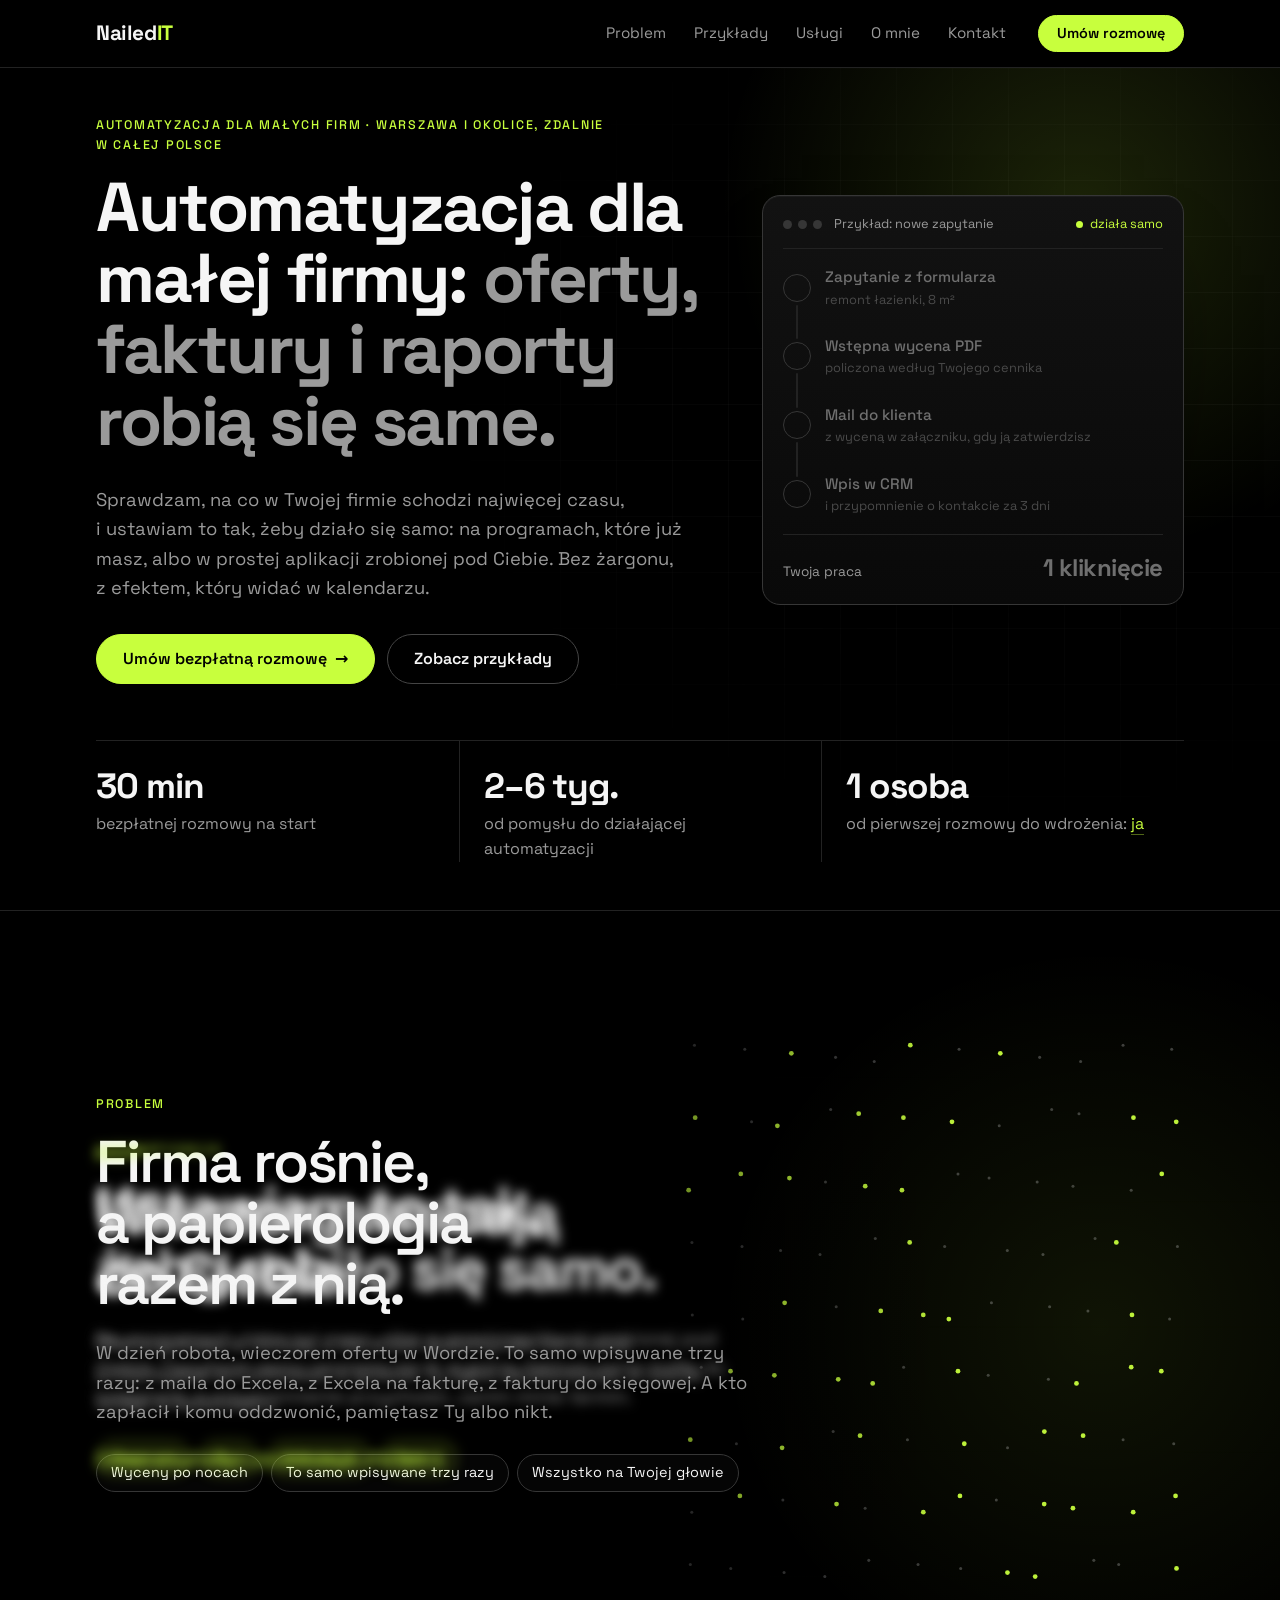
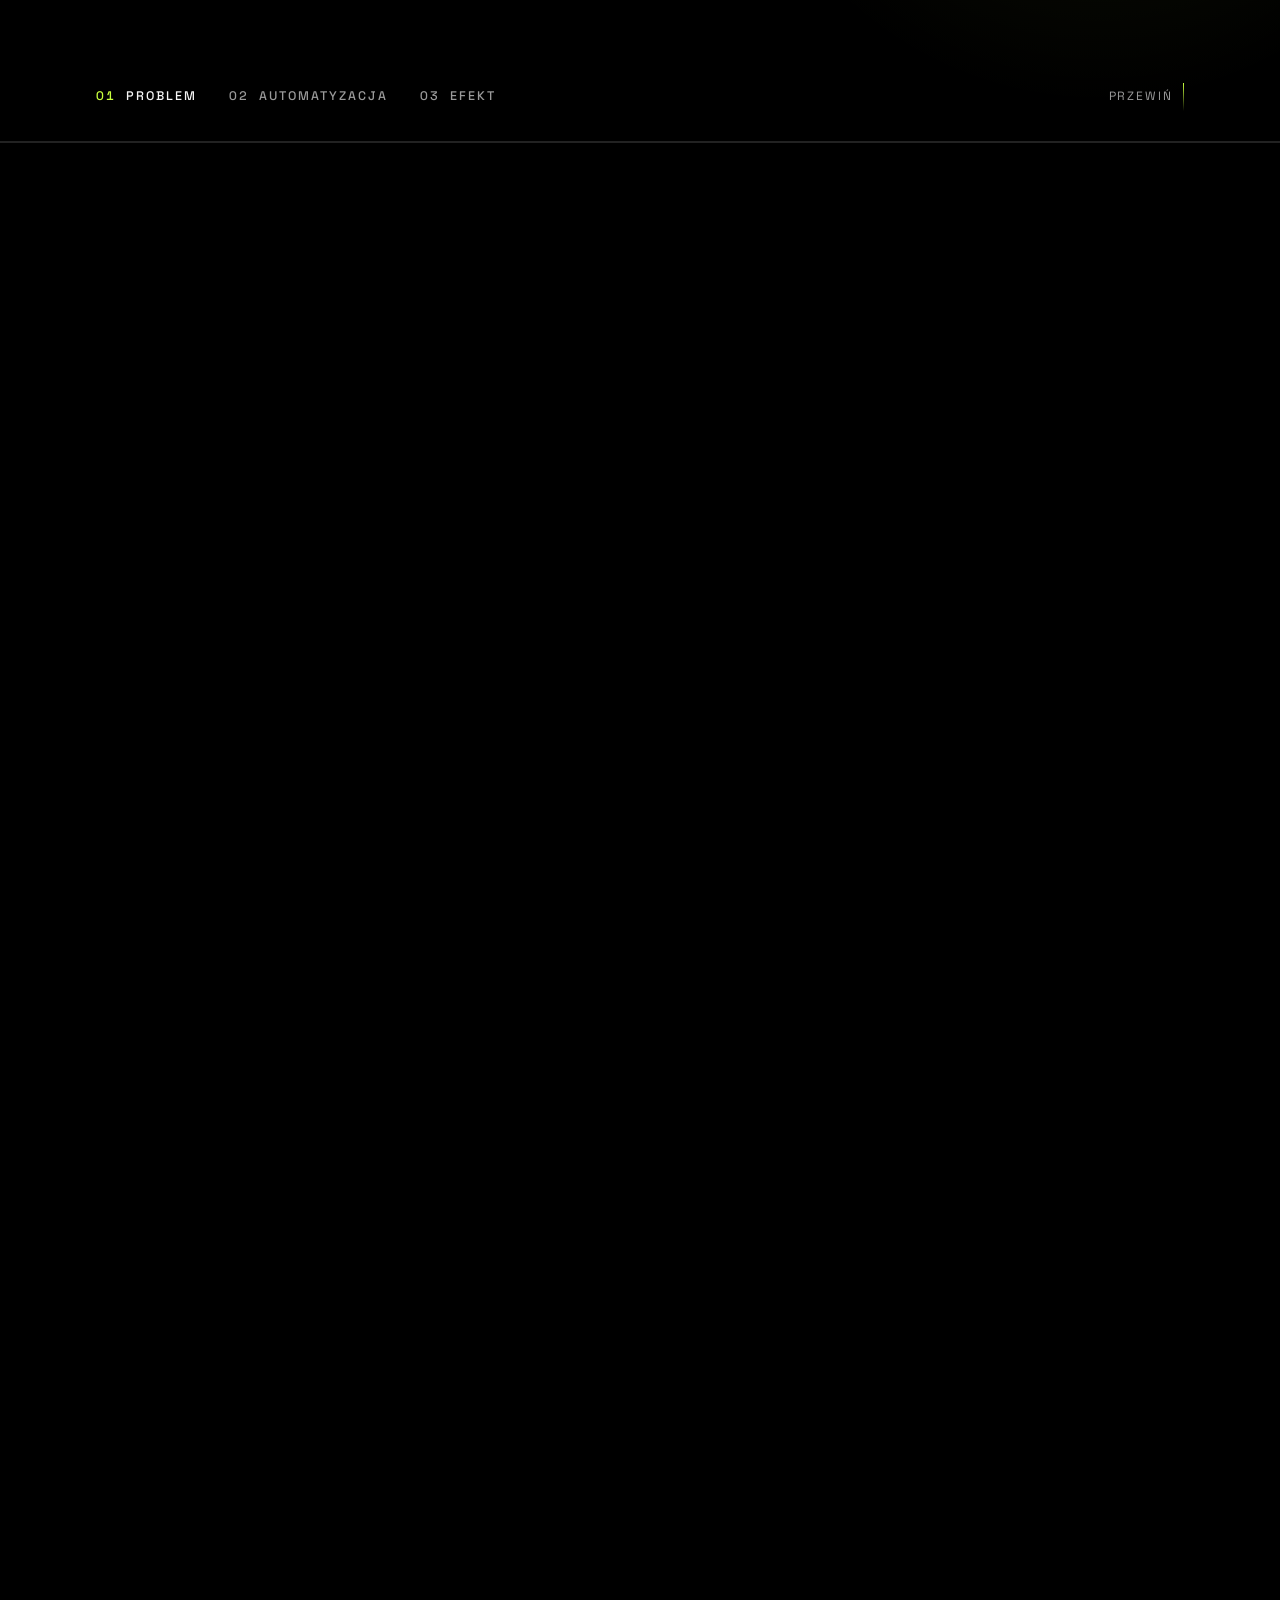
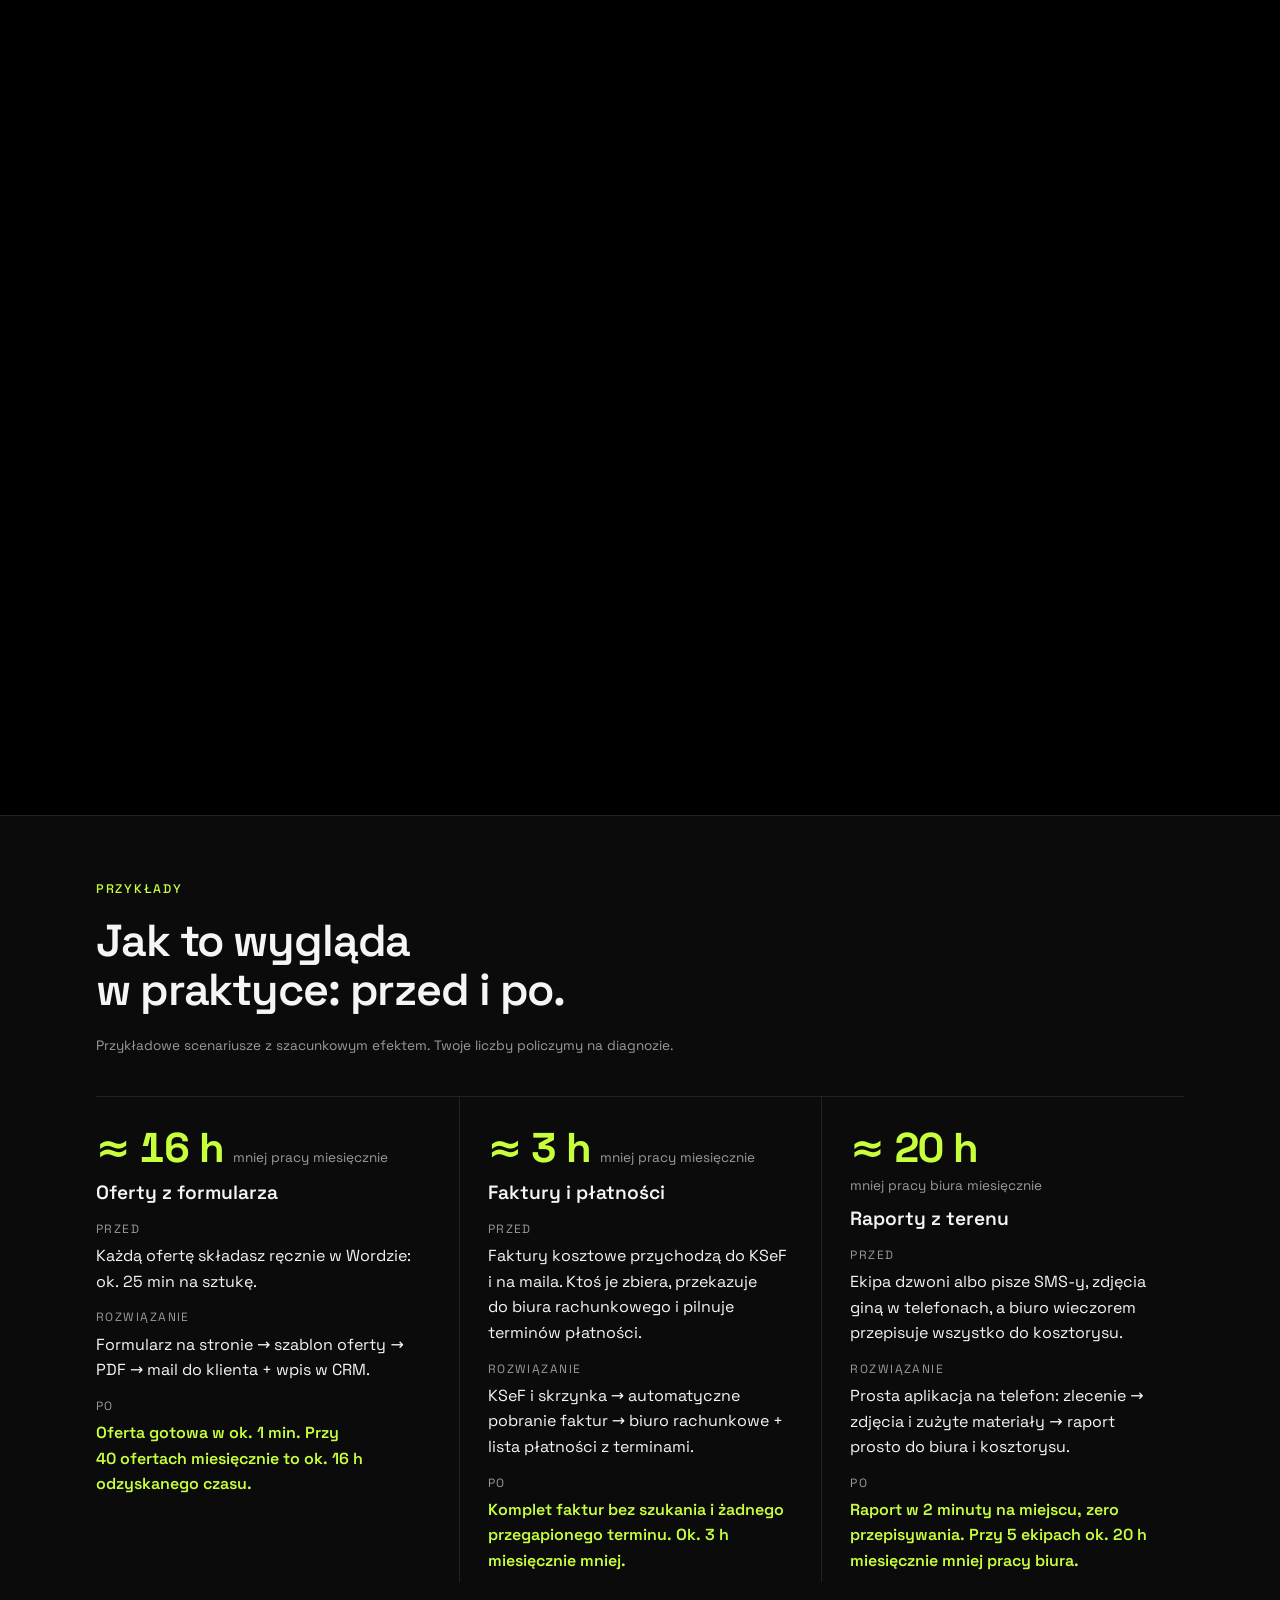
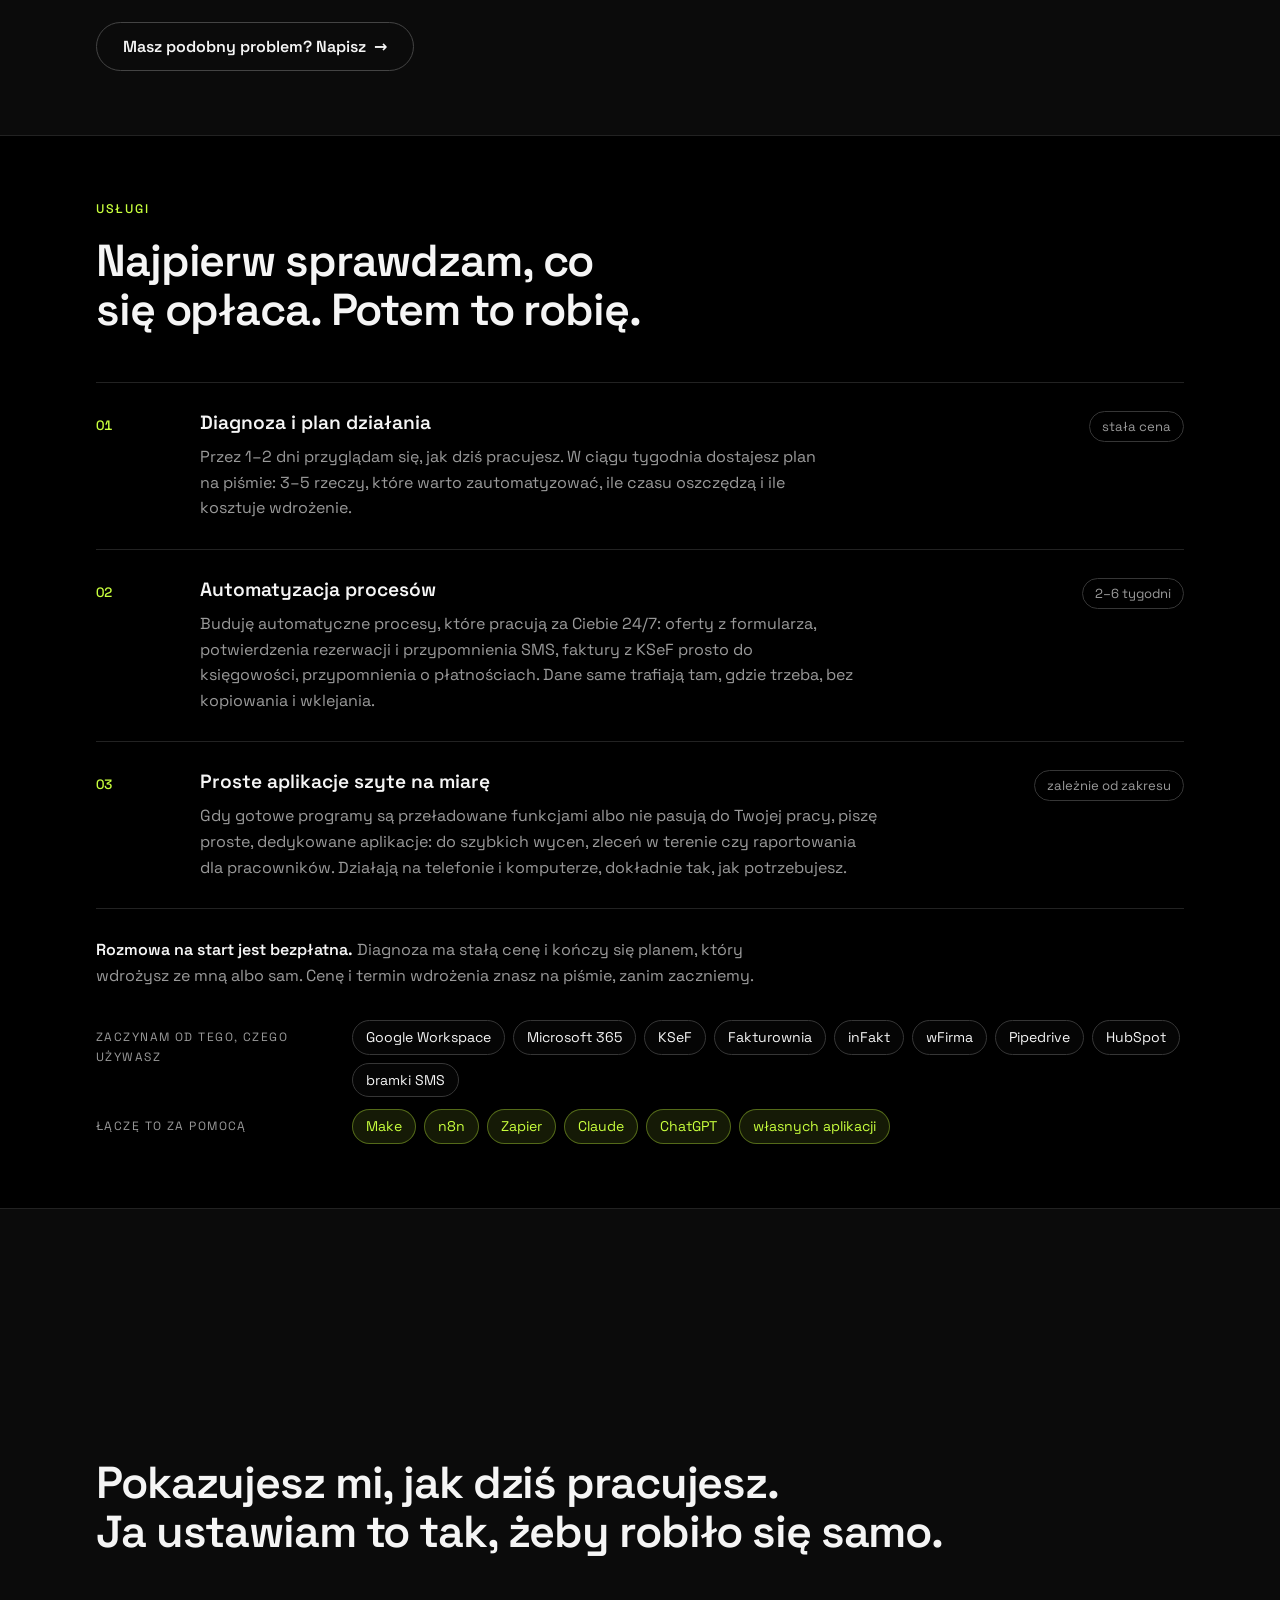
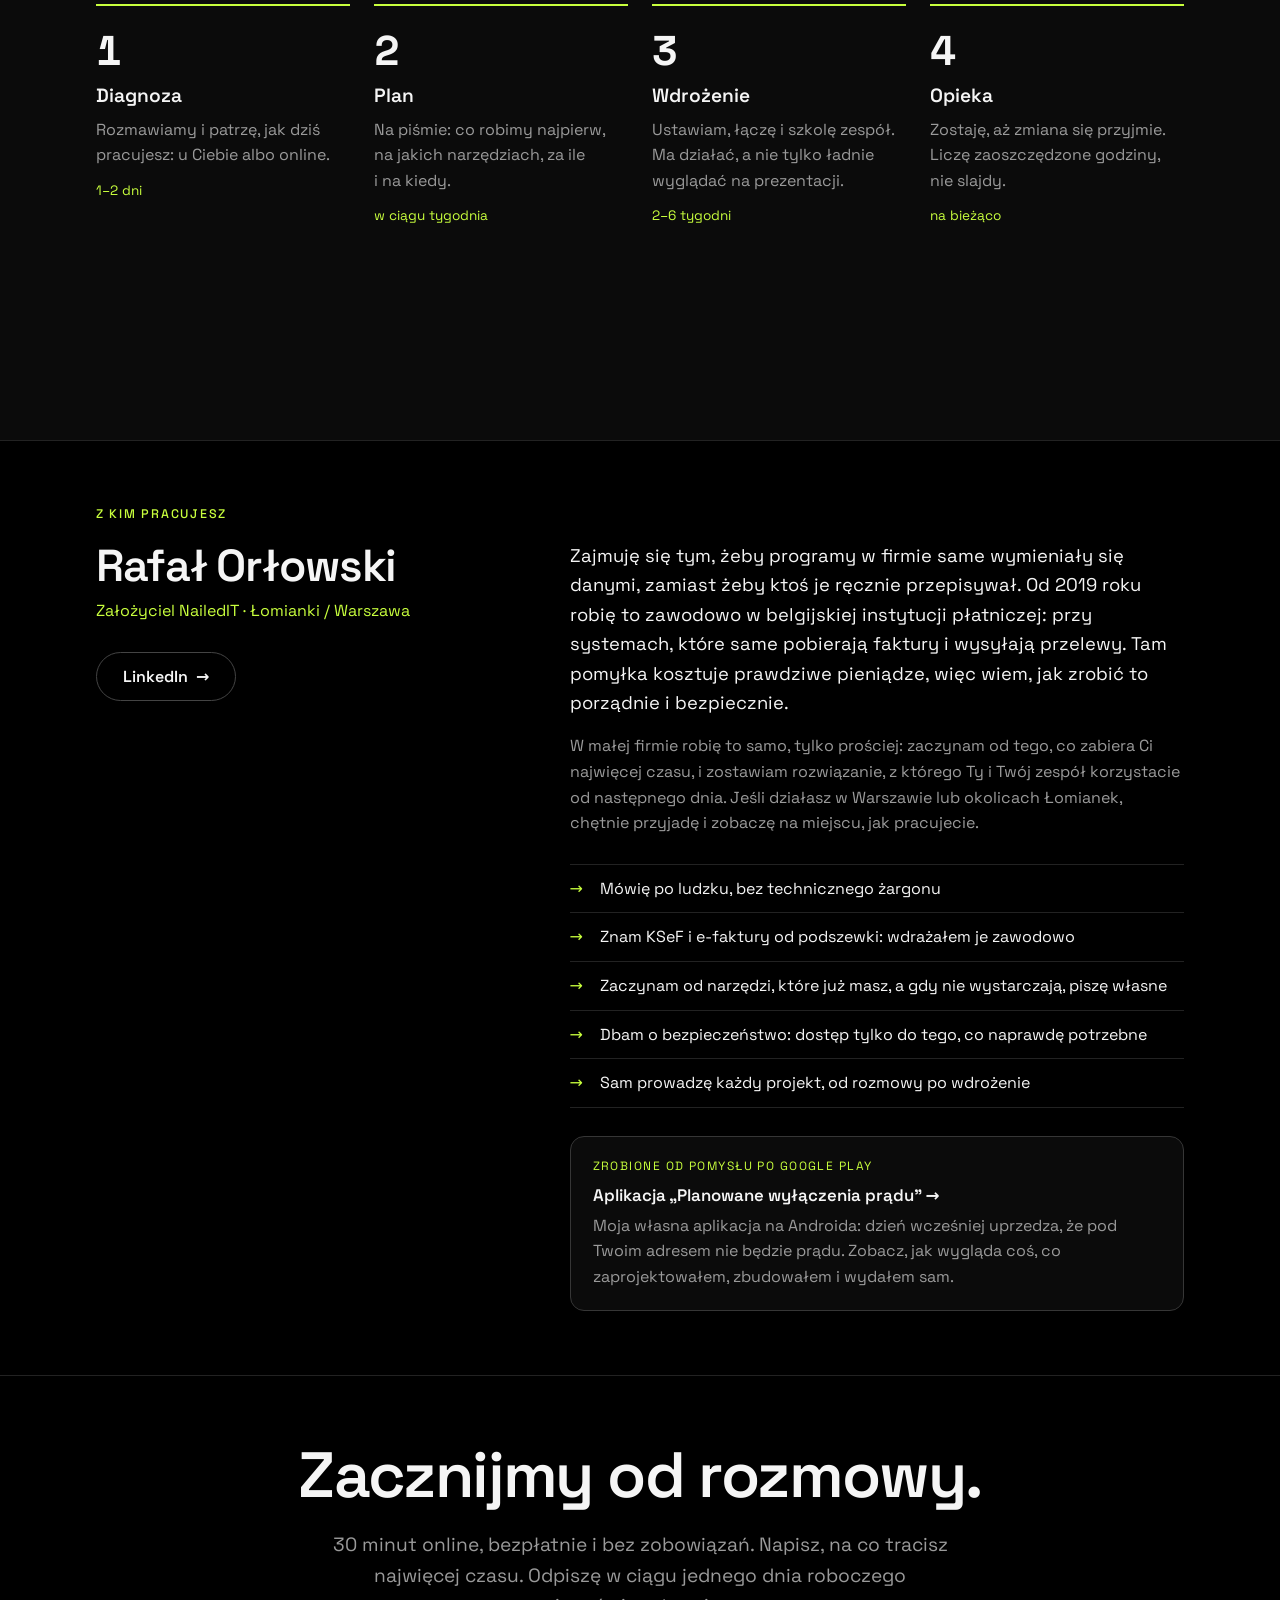
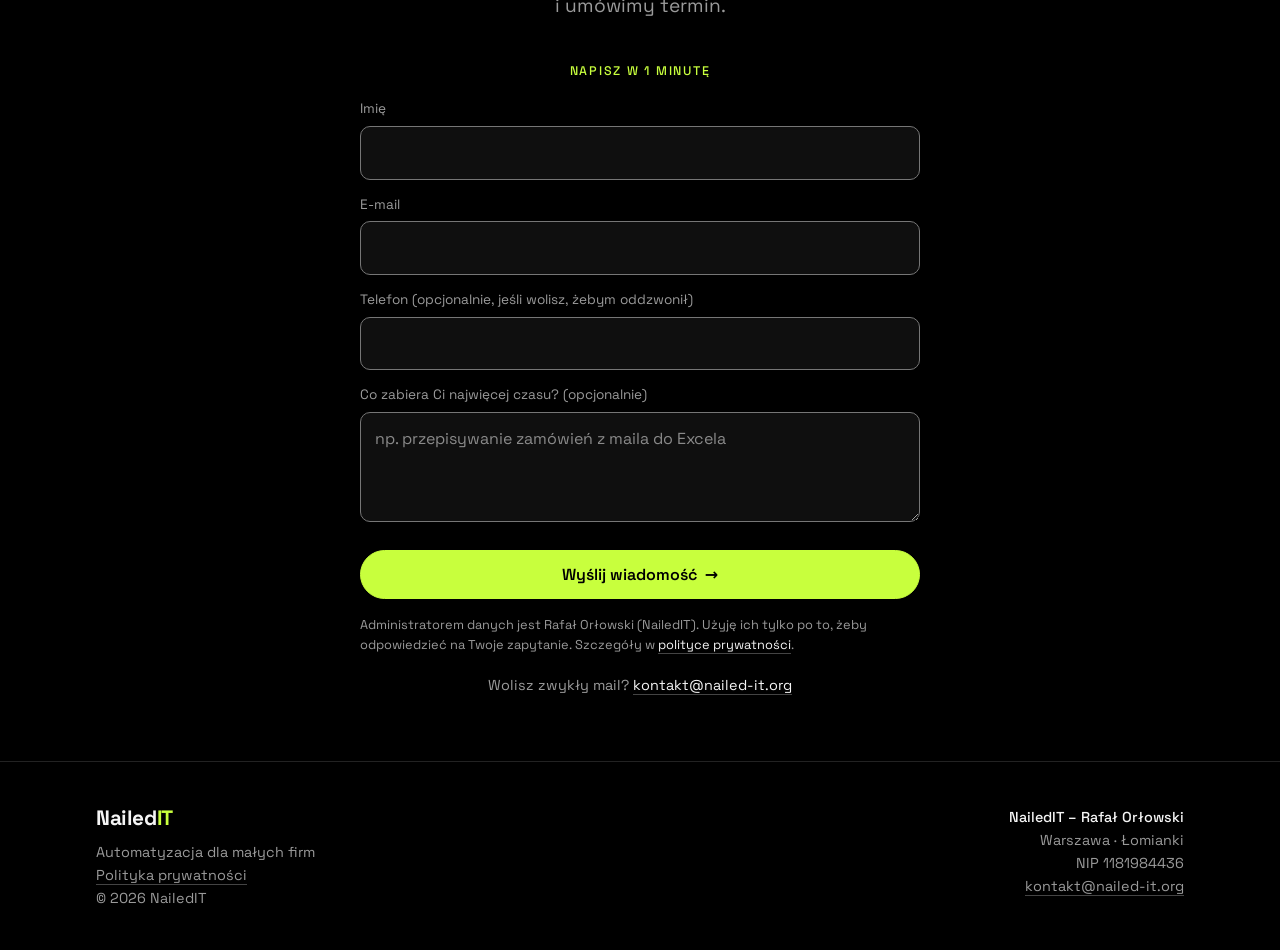
==== commit e3d94299: "Przegląd UI/UX: kontrast, czytelność i dostępność opowieści oraz formularza - etykiety kroków z kont" ====
--- a/index.html
+++ b/index.html
@@ -272,7 +272,7 @@
             <input type="checkbox" name="botcheck" class="hp" tabindex="-1" autocomplete="off" aria-hidden="true">
             <div><label for="f-name">Imię</label><input class="field" id="f-name" name="imie" type="text" autocomplete="given-name" required></div>
             <div><label for="f-email">E-mail</label><input class="field" id="f-email" name="email" type="email" autocomplete="email" required></div>
-            <div><label for="f-tel">Telefon (jeśli wolisz, żebym oddzwonił)</label><input class="field" id="f-tel" name="telefon" type="tel" autocomplete="tel"></div>
+            <div><label for="f-tel">Telefon (opcjonalnie, jeśli wolisz, żebym oddzwonił)</label><input class="field" id="f-tel" name="telefon" type="tel" autocomplete="tel"></div>
             <div><label for="f-msg">Co zabiera Ci najwięcej czasu? (opcjonalnie)</label><textarea class="field" id="f-msg" name="wiadomosc" placeholder="np. przepisywanie zamówień z maila do Excela"></textarea></div>
             <button class="btn" type="submit">Wyślij wiadomość <span class="arr" aria-hidden="true">→</span></button>
             <p class="form-msg" id="form-msg" role="alert"></p>
--- a/style.css
+++ b/style.css
@@ -22,6 +22,7 @@
 p,li,dd{text-wrap:pretty}
 h1,h2,h3{text-wrap:balance}
 .nw{white-space:nowrap}
+a,button,input,textarea,label{touch-action:manipulation}
 .container{max-width:1120px;margin:0 auto;padding:0 16px}
 .skip{position:absolute;left:16px;top:-64px;z-index:100;background:var(--accent);color:#000;padding:8px 16px;border-radius:999px;font-weight:600;transition:top .2s}
 .skip:focus{top:12px}
@@ -42,7 +43,7 @@
 .btn{display:inline-flex;align-items:center;justify-content:center;gap:8px;padding:14px 26px;font:inherit;font-weight:600;line-height:1.2;background:var(--accent);color:#000;border:1px solid var(--accent);border-radius:999px;cursor:pointer;transition:transform .2s,box-shadow .25s,border-color .2s,background-color .2s,color .2s}
 .btn:hover{transform:translateY(-2px);box-shadow:0 12px 32px -12px rgba(200,255,61,.6)}
 .btn:hover .arr{transform:translateX(3px)}
-.btn:active{transform:none}
+.btn:active{transform:scale(.98);box-shadow:none}
 .btn:disabled{opacity:.7;cursor:wait;transform:none;box-shadow:none}
 .btn-sm{padding:9px 18px;font-size:.9rem}
 .btn-ghost{background:transparent;color:var(--text);border-color:var(--line3)}
@@ -151,7 +152,7 @@
 .kpi > span{font-size:.85rem;color:var(--muted)}
 .case h3{margin-bottom:4px}
 .case dl{margin:0}
-.case dt{font-size:.72rem;text-transform:uppercase;letter-spacing:.12em;color:var(--muted);margin-top:14px}
+.case dt{font-size:.75rem;text-transform:uppercase;letter-spacing:.12em;color:var(--muted);margin-top:14px}
 .case dd{margin:4px 0 0}
 .case .result{color:var(--accent);font-weight:600}
 .cases-cta{margin:40px 0 0}
@@ -173,7 +174,7 @@
 .facts li::before{content:"→";position:absolute;left:0;color:var(--accent);font-family:system-ui,sans-serif}
 .proof{display:block;margin:28px 0 0;padding:20px 22px;border:1px solid var(--line2);border-radius:14px;background:var(--bg2);transition:border-color .2s}
 .proof:hover{border-color:var(--accent)}
-.proof-label{display:block;font-size:.72rem;text-transform:uppercase;letter-spacing:.12em;color:var(--accent);margin-bottom:6px}
+.proof-label{display:block;font-size:.75rem;text-transform:uppercase;letter-spacing:.12em;color:var(--accent);margin-bottom:6px}
 .proof strong{display:block;font-weight:600;font-size:1.05rem;margin-bottom:4px}
 .proof-text{display:block;color:var(--muted)}
 
@@ -199,10 +200,10 @@
 .story.is-live .story-pin::before{content:"";position:absolute;width:760px;height:760px;right:-200px;top:50%;margin-top:-380px;border-radius:50%;background:radial-gradient(closest-side,rgba(200,255,61,.08),transparent);pointer-events:none}
 .story.is-live .story-canvas{display:block;position:absolute;inset:0;width:100%;height:100%}
 .story.is-live .story-stage{position:relative;z-index:1;flex:1;display:grid;align-items:center;width:100%}
-.story.is-live .story-step{grid-area:1/1;padding:0;border:0;opacity:0;visibility:hidden;transform:translateY(48px);filter:blur(6px);
-  transition:opacity .5s ease,transform .7s var(--ease),filter .6s ease,visibility 0s linear .7s}
+.story.is-live .story-step{grid-area:1/1;padding:0;border:0;opacity:0;pointer-events:none;transform:translateY(48px);filter:blur(6px);
+  transition:opacity .45s ease,transform .6s var(--ease),filter .5s ease}
 .story.is-live .story-step.is-past{transform:translateY(-48px)}
-.story.is-live .story-step.is-active{opacity:1;visibility:visible;transform:none;filter:none;transition:opacity .7s ease .15s,transform .9s var(--ease) .1s,filter .7s ease .1s,visibility 0s}
+.story.is-live .story-step.is-active{opacity:1;pointer-events:auto;transform:none;filter:none;transition:opacity .7s ease .15s,transform .9s var(--ease) .1s,filter .7s ease .1s}
 .story.is-live .story-step > *{transition:transform .9s var(--ease)}
 .story.is-live .story-step:not(.is-active) > *{transform:translateY(16px)}
 .story.is-live .story-step.is-active h2{transition-delay:.06s}
@@ -211,12 +212,12 @@
 
 .story.is-live .story-nav{position:relative;z-index:1;display:flex;align-items:center;justify-content:space-between;gap:16px;width:100%;padding-bottom:22px}
 .story-nav ol{list-style:none;margin:0;padding:0;display:flex;gap:8px 32px;flex-wrap:wrap}
-.story-nav a{display:inline-flex;align-items:center;gap:10px;min-height:44px;font-size:.78rem;font-weight:500;text-transform:uppercase;letter-spacing:.16em;color:var(--dim);transition:color .3s}
-.story-nav a span{font-variant-numeric:tabular-nums;color:var(--dim2);transition:color .3s}
+.story-nav a{display:inline-flex;align-items:center;gap:10px;min-height:44px;font-size:.78rem;font-weight:500;text-transform:uppercase;letter-spacing:.16em;color:var(--muted);transition:color .3s}
+.story-nav a span{font-variant-numeric:tabular-nums;color:var(--muted);transition:color .3s}
 .story-nav a:hover{color:var(--text)}
 .story-nav a.is-active{color:var(--text)}
 .story-nav a.is-active span{color:var(--accent)}
-.story-hint{display:inline-flex;align-items:center;gap:10px;font-size:.72rem;text-transform:uppercase;letter-spacing:.16em;color:var(--muted);transition:opacity .4s}
+.story-hint{display:inline-flex;align-items:center;gap:10px;font-size:.75rem;text-transform:uppercase;letter-spacing:.16em;color:var(--muted);transition:opacity .4s}
 .story-hint::after{content:"";width:1px;height:28px;background:linear-gradient(var(--accent),transparent);animation:hint 1.8s var(--ease) infinite}
 @keyframes hint{0%{transform:scaleY(0);transform-origin:top}50%{transform:scaleY(1);transform-origin:top}51%{transform-origin:bottom}100%{transform:scaleY(0);transform-origin:bottom}}
 .story.is-done .story-hint{opacity:0}
@@ -296,7 +297,7 @@
   .nav::-webkit-scrollbar{display:none}
   .nav a{display:flex;align-items:center;padding:0}
   .nav a::after{bottom:0}
-  .btn-sm{margin-left:auto}
+  .btn-sm{margin-left:auto;min-height:44px}
   .hero{padding:32px 0 48px}
   .section{padding:72px 0}
   .stats,.grid-3,.steps,.cases,.about{grid-template-columns:1fr}
@@ -319,12 +320,13 @@
   .story-lead{font-size:1.05rem;margin-bottom:22px}
   .story.is-live .story-nav{padding-bottom:10px}
   .story-nav ol{gap:0 18px}
-  .story-nav a{gap:6px;font-size:.7rem;letter-spacing:.1em}
+  .story-nav a{gap:6px;font-size:.75rem;letter-spacing:.08em}
   .story-hint{display:none}
 }
 @media (max-width:400px){
-  .story-nav a{font-size:.66rem;letter-spacing:.06em}
+  .story-nav a{letter-spacing:.04em}
   .story-nav ol{gap:0 12px}
+  .story-nav a span{display:none}
 }
 @media (max-height:640px){
   .story.is-live .story-step .story-list{display:none}
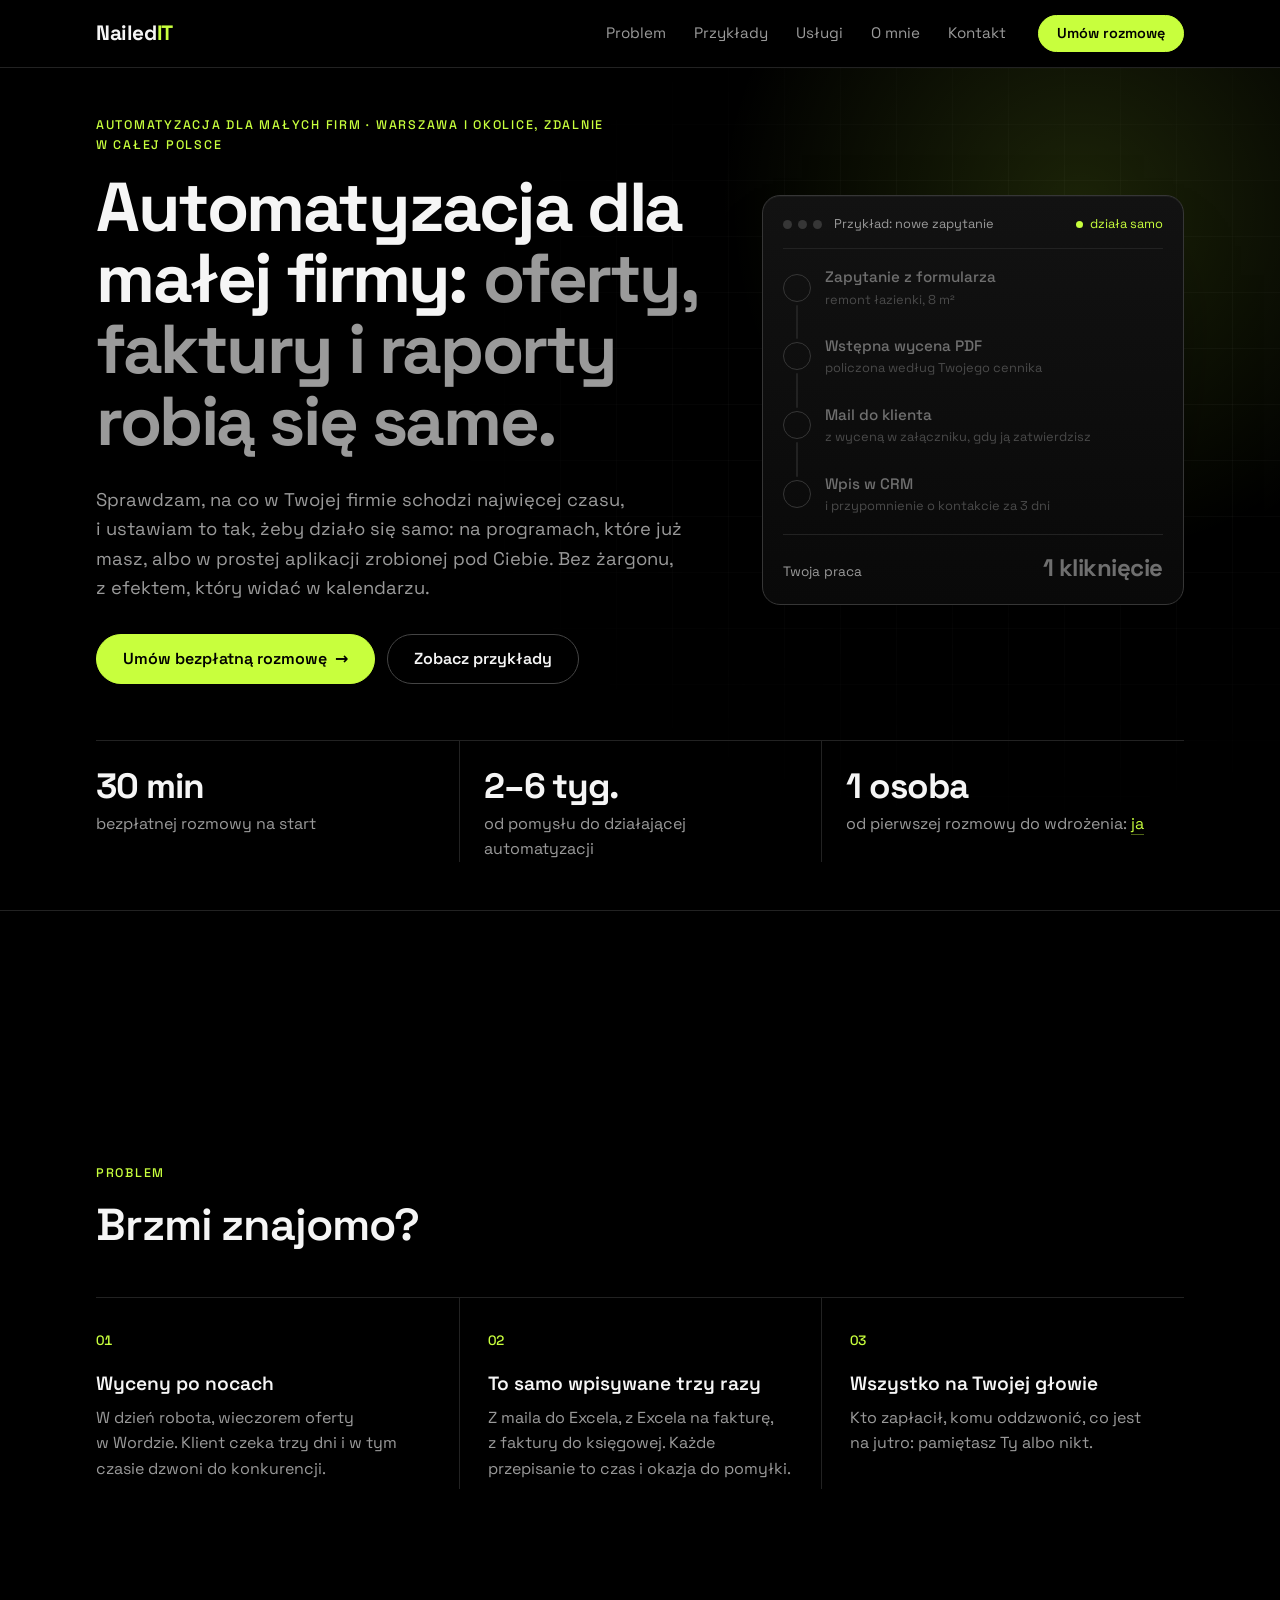
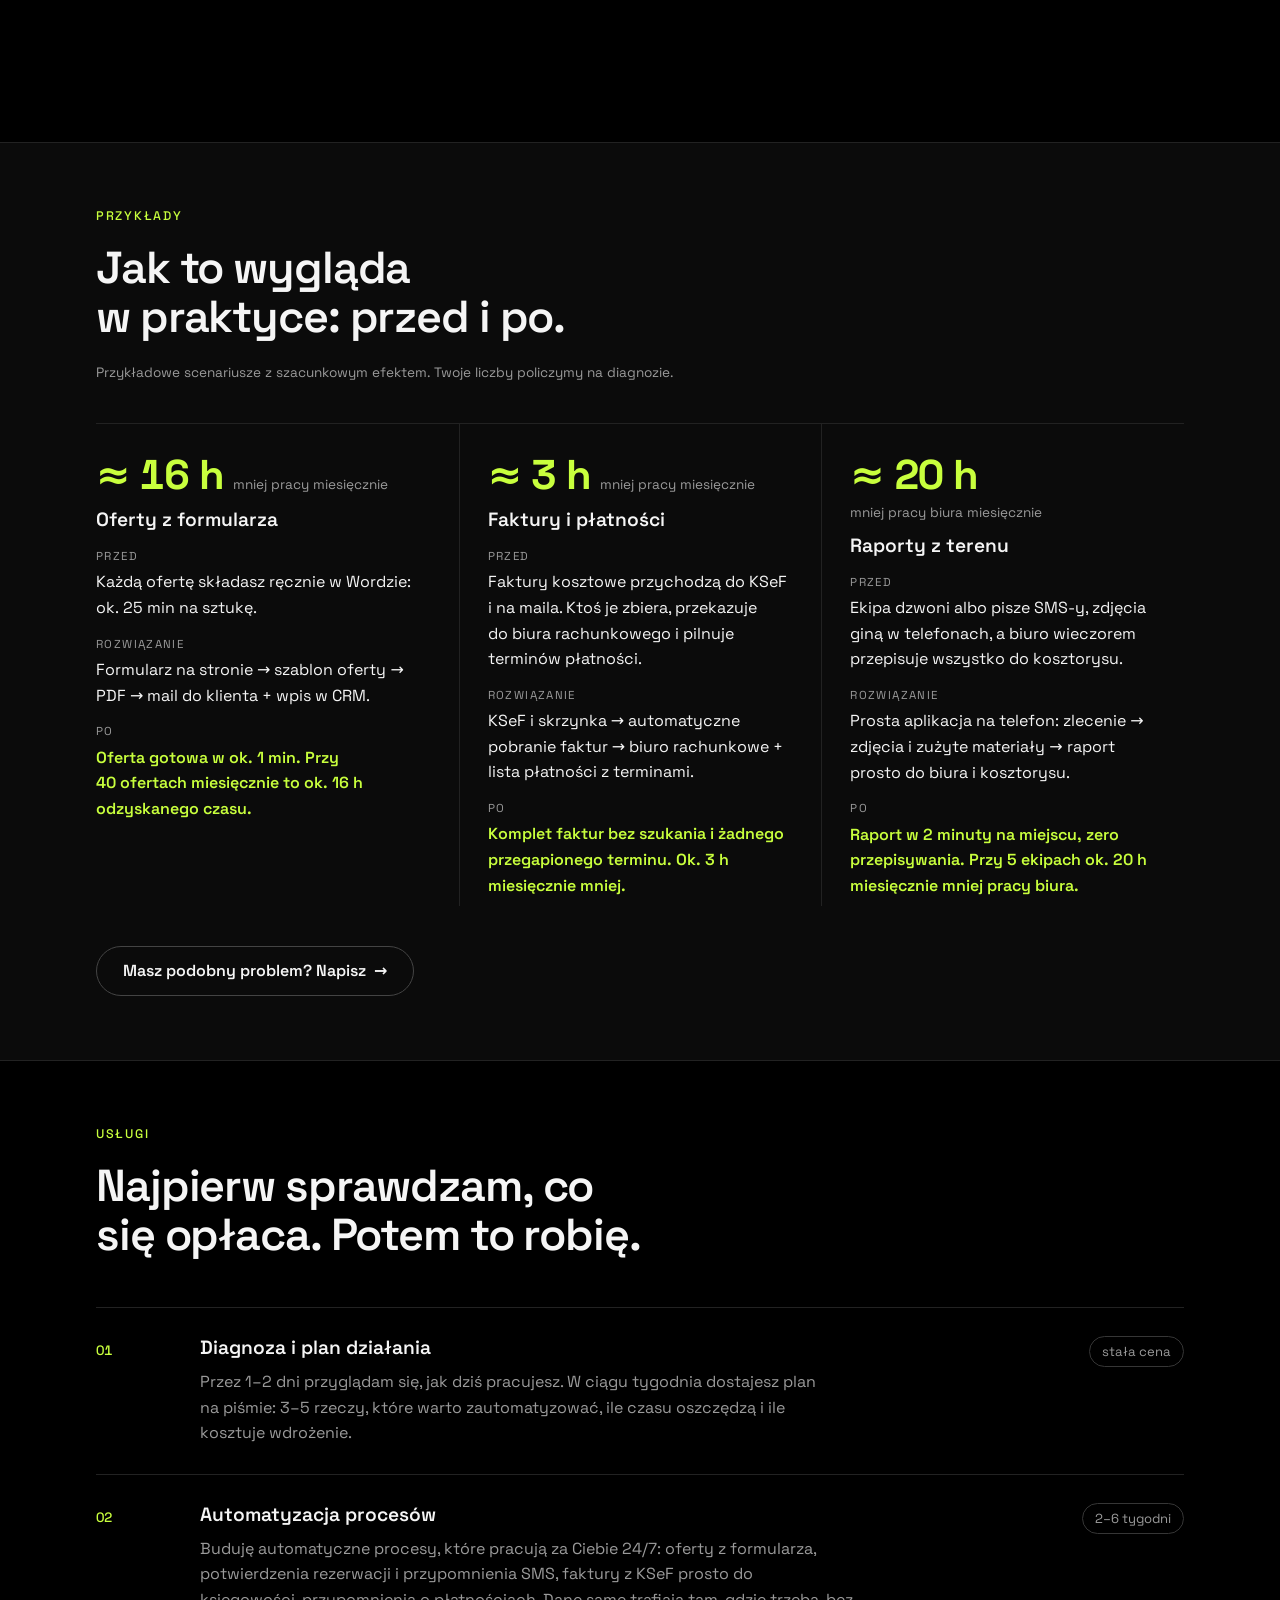
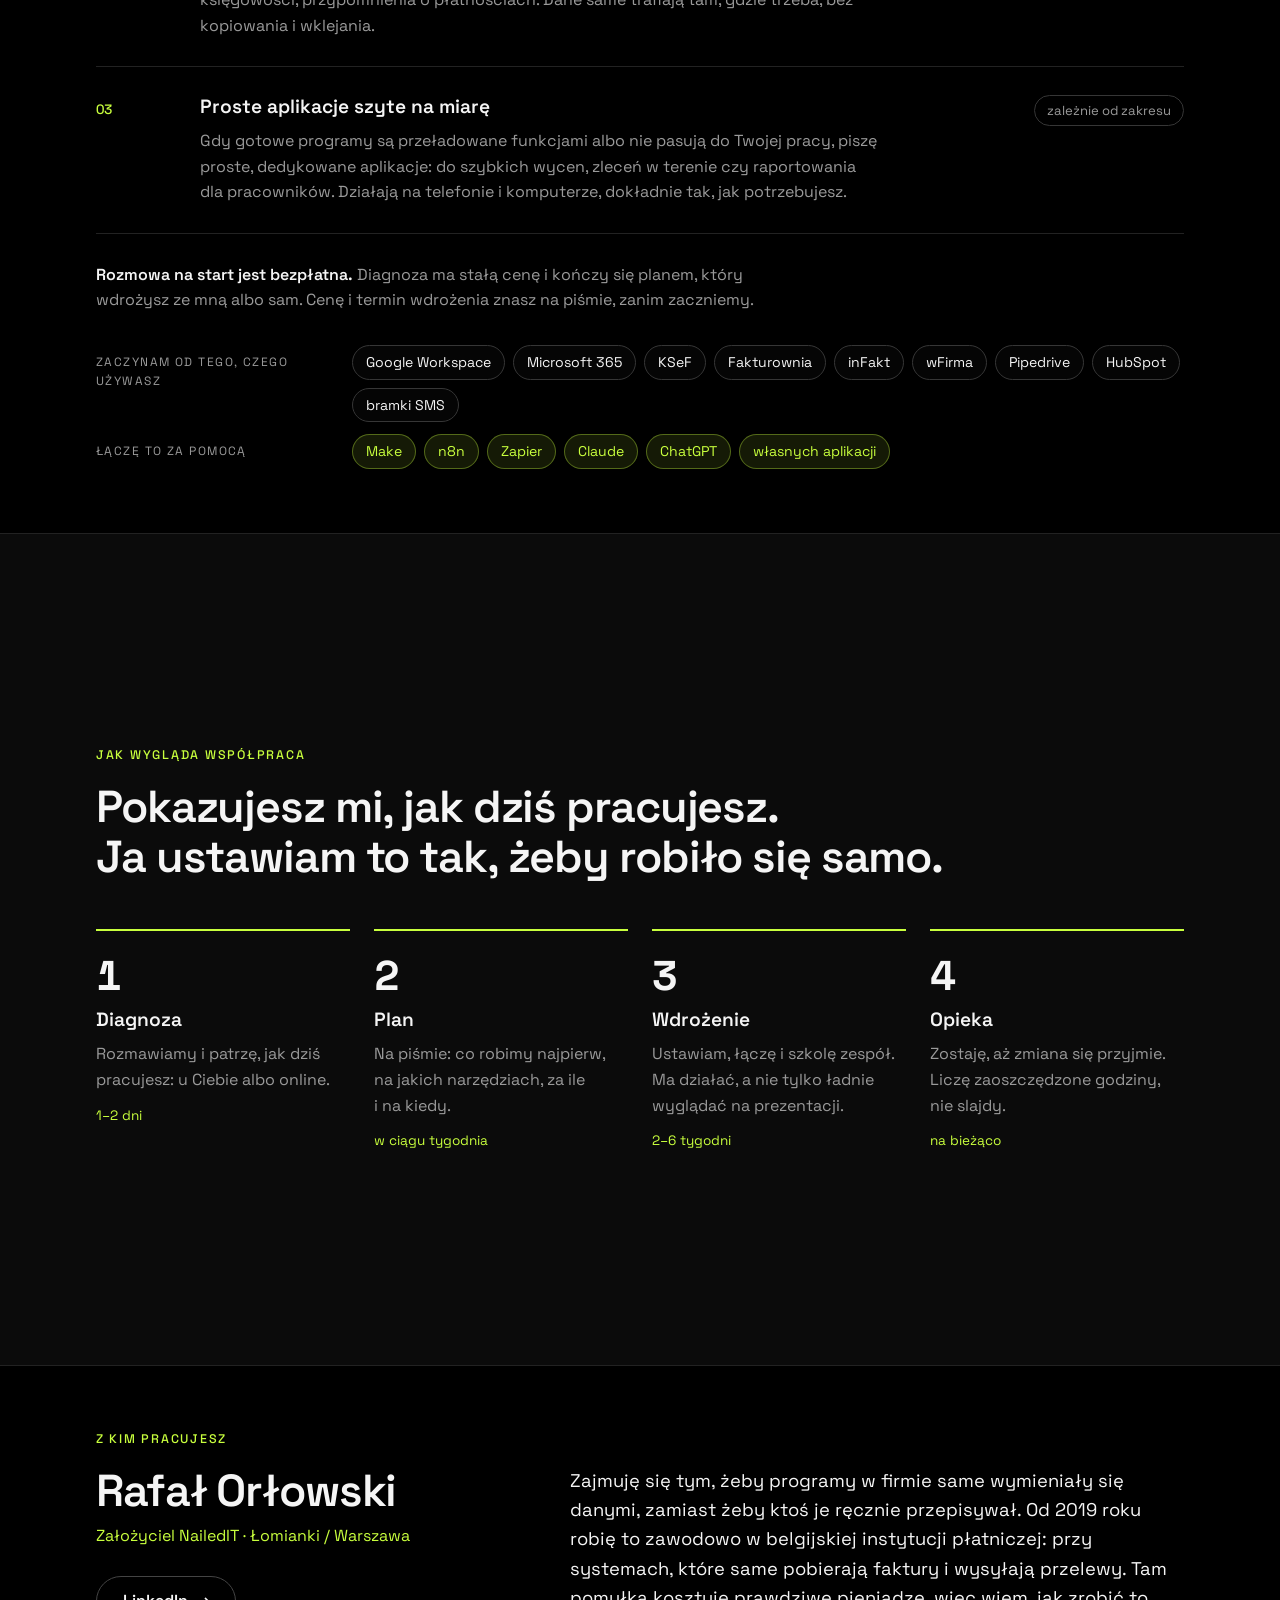
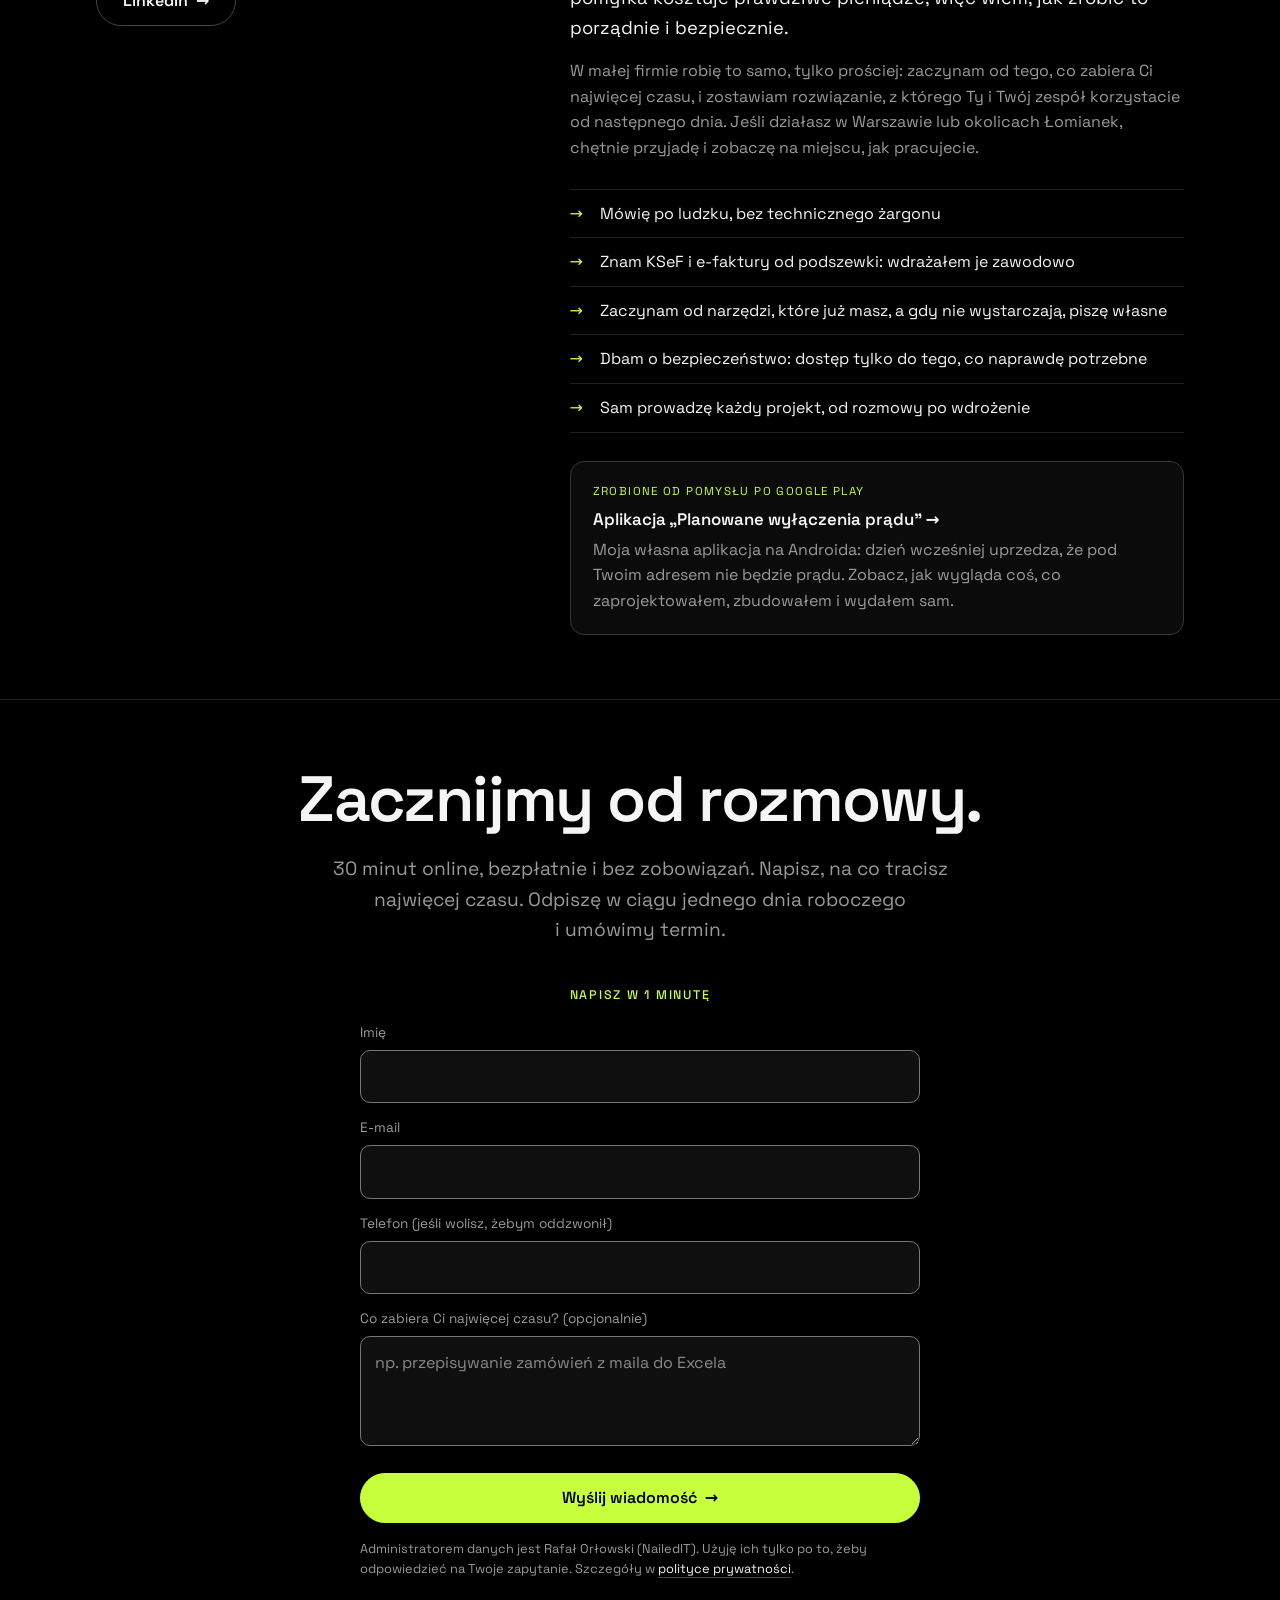
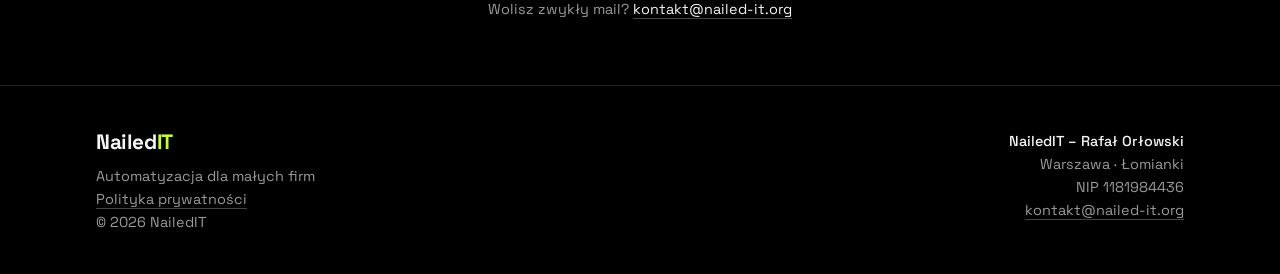
==== commit cab83365: "Przywrócenie strony sprzed przejść sekcji (cofnięcie #3) Wersja z przejściami zostaje w historii (co" ====
--- a/index.html
+++ b/index.html
@@ -100,42 +100,15 @@
       </div>
     </section>
 
-    <section id="problem" class="story" aria-label="Od problemu do efektu w trzech krokach" style="--n:3">
-      <div class="story-pin">
-        <canvas class="story-canvas" aria-hidden="true"></canvas>
-        <div class="container story-stage">
-          <article class="story-step is-active" id="krok-1">
-            <p class="eyebrow">Problem</p>
-            <h2>Firma rośnie, a&nbsp;papierologia razem z&nbsp;nią.</h2>
-            <p class="story-lead">W dzień robota, wieczorem oferty w&nbsp;Wordzie. To samo wpisywane trzy razy: z&nbsp;maila do Excela, z&nbsp;Excela na fakturę, z&nbsp;faktury do księgowej. A&nbsp;kto zapłacił i&nbsp;komu oddzwonić, pamiętasz Ty albo nikt.</p>
-            <ul class="story-list">
-              <li>Wyceny po nocach</li><li>To samo wpisywane trzy razy</li><li>Wszystko na Twojej głowie</li>
-            </ul>
-          </article>
-          <article class="story-step" id="krok-2">
-            <p class="eyebrow">Automatyzacja</p>
-            <h2>Ustawiam to tak, żeby robiło się samo.</h2>
-            <p class="story-lead">Na programach, które już masz, albo w&nbsp;prostej aplikacji zrobionej pod Ciebie. Zapytanie samo zamienia się w&nbsp;wycenę, faktura sama trafia do księgowej, a&nbsp;przypomnienie przychodzi, zanim minie termin.</p>
-            <ul class="story-list">
-              <li>Diagnoza</li><li>Plan</li><li>Wdrożenie</li><li>Opieka</li>
-            </ul>
-          </article>
-          <article class="story-step" id="krok-3">
-            <p class="eyebrow">Efekt</p>
-            <h2>Wieczory wracają do Ciebie.</h2>
-            <p class="story-lead">Oferta gotowa w&nbsp;minutę, a&nbsp;nie w&nbsp;pół godziny. Nic nie trzeba przepisywać ani pilnować w&nbsp;głowie. Ty tylko zatwierdzasz, a&nbsp;resztę widać w&nbsp;kalendarzu.</p>
-            <p class="story-more"><a href="#przyklady">Zobacz przykłady z&nbsp;szacunkowym efektem <span class="arr" aria-hidden="true">↓</span></a></p>
-          </article>
-        </div>
-        <div class="container story-nav">
-          <ol>
-            <li><a href="#krok-1" class="is-active"><span>01</span> Problem</a></li>
-            <li><a href="#krok-2"><span>02</span> Automatyzacja</a></li>
-            <li><a href="#krok-3"><span>03</span> Efekt</a></li>
-          </ol>
-          <span class="story-hint" aria-hidden="true">Przewiń</span>
-        </div>
-        <div class="story-bar" aria-hidden="true"><i></i></div>
+    <section id="problem" class="section">
+      <div class="container">
+        <p class="eyebrow">Problem</p>
+        <h2>Brzmi znajomo?</h2>
+        <div class="grid-3">
+          <article class="card"><span class="num">01</span><h3>Wyceny po nocach</h3><p>W dzień robota, wieczorem oferty w Wordzie. Klient czeka trzy dni i w tym czasie dzwoni do konkurencji.</p></article>
+          <article class="card"><span class="num">02</span><h3>To samo wpisywane trzy razy</h3><p>Z maila do Excela, z Excela na fakturę, z faktury do księgowej. Każde przepisanie to czas i okazja do pomyłki.</p></article>
+          <article class="card"><span class="num">03</span><h3>Wszystko na Twojej głowie</h3><p>Kto zapłacił, komu oddzwonić, co jest na jutro: pamiętasz Ty albo nikt.</p></article>
+        </div>
       </div>
     </section>
 
@@ -272,7 +245,7 @@
             <input type="checkbox" name="botcheck" class="hp" tabindex="-1" autocomplete="off" aria-hidden="true">
             <div><label for="f-name">Imię</label><input class="field" id="f-name" name="imie" type="text" autocomplete="given-name" required></div>
             <div><label for="f-email">E-mail</label><input class="field" id="f-email" name="email" type="email" autocomplete="email" required></div>
-            <div><label for="f-tel">Telefon (opcjonalnie, jeśli wolisz, żebym oddzwonił)</label><input class="field" id="f-tel" name="telefon" type="tel" autocomplete="tel"></div>
+            <div><label for="f-tel">Telefon (jeśli wolisz, żebym oddzwonił)</label><input class="field" id="f-tel" name="telefon" type="tel" autocomplete="tel"></div>
             <div><label for="f-msg">Co zabiera Ci najwięcej czasu? (opcjonalnie)</label><textarea class="field" id="f-msg" name="wiadomosc" placeholder="np. przepisywanie zamówień z maila do Excela"></textarea></div>
             <button class="btn" type="submit">Wyślij wiadomość <span class="arr" aria-hidden="true">→</span></button>
             <p class="form-msg" id="form-msg" role="alert"></p>
--- a/style.css
+++ b/style.css
@@ -22,7 +22,6 @@
 p,li,dd{text-wrap:pretty}
 h1,h2,h3{text-wrap:balance}
 .nw{white-space:nowrap}
-a,button,input,textarea,label{touch-action:manipulation}
 .container{max-width:1120px;margin:0 auto;padding:0 16px}
 .skip{position:absolute;left:16px;top:-64px;z-index:100;background:var(--accent);color:#000;padding:8px 16px;border-radius:999px;font-weight:600;transition:top .2s}
 .skip:focus{top:12px}
@@ -43,7 +42,7 @@
 .btn{display:inline-flex;align-items:center;justify-content:center;gap:8px;padding:14px 26px;font:inherit;font-weight:600;line-height:1.2;background:var(--accent);color:#000;border:1px solid var(--accent);border-radius:999px;cursor:pointer;transition:transform .2s,box-shadow .25s,border-color .2s,background-color .2s,color .2s}
 .btn:hover{transform:translateY(-2px);box-shadow:0 12px 32px -12px rgba(200,255,61,.6)}
 .btn:hover .arr{transform:translateX(3px)}
-.btn:active{transform:scale(.98);box-shadow:none}
+.btn:active{transform:none}
 .btn:disabled{opacity:.7;cursor:wait;transform:none;box-shadow:none}
 .btn-sm{padding:9px 18px;font-size:.9rem}
 .btn-ghost{background:transparent;color:var(--text);border-color:var(--line3)}
@@ -152,7 +151,7 @@
 .kpi > span{font-size:.85rem;color:var(--muted)}
 .case h3{margin-bottom:4px}
 .case dl{margin:0}
-.case dt{font-size:.75rem;text-transform:uppercase;letter-spacing:.12em;color:var(--muted);margin-top:14px}
+.case dt{font-size:.72rem;text-transform:uppercase;letter-spacing:.12em;color:var(--muted);margin-top:14px}
 .case dd{margin:4px 0 0}
 .case .result{color:var(--accent);font-weight:600}
 .cases-cta{margin:40px 0 0}
@@ -174,55 +173,9 @@
 .facts li::before{content:"→";position:absolute;left:0;color:var(--accent);font-family:system-ui,sans-serif}
 .proof{display:block;margin:28px 0 0;padding:20px 22px;border:1px solid var(--line2);border-radius:14px;background:var(--bg2);transition:border-color .2s}
 .proof:hover{border-color:var(--accent)}
-.proof-label{display:block;font-size:.75rem;text-transform:uppercase;letter-spacing:.12em;color:var(--accent);margin-bottom:6px}
+.proof-label{display:block;font-size:.72rem;text-transform:uppercase;letter-spacing:.12em;color:var(--accent);margin-bottom:6px}
 .proof strong{display:block;font-weight:600;font-size:1.05rem;margin-bottom:4px}
 .proof-text{display:block;color:var(--muted)}
-
-/* --- opowieść: przypięty ekran, kroki przełączane przewijaniem --- */
-/* Bez JS i przy ograniczonym ruchu kroki stoją jeden pod drugim jak zwykłe sekcje. */
-.story{position:relative;border-bottom:1px solid var(--line);background:var(--bg)}
-.story-pin{position:relative}
-.story-step{padding:72px 0;border-top:1px solid var(--line)}
-.story-step:first-child{border-top:0}
-.story-step h2{margin:0 0 24px;font-size:clamp(2rem,4.6vw,3.8rem);line-height:1.04;letter-spacing:-.035em;max-width:16ch;font-weight:600}
-.story-lead{font-size:1.15rem;color:var(--muted);max-width:56ch;margin:0 0 28px}
-.story-list{list-style:none;margin:0;padding:0;display:flex;flex-wrap:wrap;gap:8px}
-.story-list li{font-size:.9rem;padding:6px 14px;border:1px solid var(--line2);border-radius:999px;background:rgba(255,255,255,.02)}
-#krok-2 .story-list li{border-color:rgba(200,255,61,.35);color:var(--accent);background:var(--accent-soft)}
-.story-more{margin:0}
-.story-more a{color:var(--accent);border-bottom:1px solid rgba(200,255,61,.4);font-weight:500}
-.story-more a:hover .arr{transform:translateY(3px)}
-.story-canvas,.story-nav,.story-bar{display:none}
-
-.story.is-live{height:calc(var(--n) * 115svh)}
-.story.is-live .story-pin{position:sticky;top:var(--header);height:calc(100svh - var(--header));overflow:hidden;display:flex;flex-direction:column}
-.story.is-live .story-pin::after{content:"";position:absolute;inset:0;pointer-events:none;background:linear-gradient(90deg,rgba(0,0,0,.92) 0%,rgba(0,0,0,.55) 45%,rgba(0,0,0,0) 75%)}
-.story.is-live .story-pin::before{content:"";position:absolute;width:760px;height:760px;right:-200px;top:50%;margin-top:-380px;border-radius:50%;background:radial-gradient(closest-side,rgba(200,255,61,.08),transparent);pointer-events:none}
-.story.is-live .story-canvas{display:block;position:absolute;inset:0;width:100%;height:100%}
-.story.is-live .story-stage{position:relative;z-index:1;flex:1;display:grid;align-items:center;width:100%}
-.story.is-live .story-step{grid-area:1/1;padding:0;border:0;opacity:0;pointer-events:none;transform:translateY(48px);filter:blur(6px);
-  transition:opacity .45s ease,transform .6s var(--ease),filter .5s ease}
-.story.is-live .story-step.is-past{transform:translateY(-48px)}
-.story.is-live .story-step.is-active{opacity:1;pointer-events:auto;transform:none;filter:none;transition:opacity .7s ease .15s,transform .9s var(--ease) .1s,filter .7s ease .1s}
-.story.is-live .story-step > *{transition:transform .9s var(--ease)}
-.story.is-live .story-step:not(.is-active) > *{transform:translateY(16px)}
-.story.is-live .story-step.is-active h2{transition-delay:.06s}
-.story.is-live .story-step.is-active .story-lead{transition-delay:.12s}
-.story.is-live .story-step.is-active .story-list,.story.is-live .story-step.is-active .story-more{transition-delay:.18s}
-
-.story.is-live .story-nav{position:relative;z-index:1;display:flex;align-items:center;justify-content:space-between;gap:16px;width:100%;padding-bottom:22px}
-.story-nav ol{list-style:none;margin:0;padding:0;display:flex;gap:8px 32px;flex-wrap:wrap}
-.story-nav a{display:inline-flex;align-items:center;gap:10px;min-height:44px;font-size:.78rem;font-weight:500;text-transform:uppercase;letter-spacing:.16em;color:var(--muted);transition:color .3s}
-.story-nav a span{font-variant-numeric:tabular-nums;color:var(--muted);transition:color .3s}
-.story-nav a:hover{color:var(--text)}
-.story-nav a.is-active{color:var(--text)}
-.story-nav a.is-active span{color:var(--accent)}
-.story-hint{display:inline-flex;align-items:center;gap:10px;font-size:.75rem;text-transform:uppercase;letter-spacing:.16em;color:var(--muted);transition:opacity .4s}
-.story-hint::after{content:"";width:1px;height:28px;background:linear-gradient(var(--accent),transparent);animation:hint 1.8s var(--ease) infinite}
-@keyframes hint{0%{transform:scaleY(0);transform-origin:top}50%{transform:scaleY(1);transform-origin:top}51%{transform-origin:bottom}100%{transform:scaleY(0);transform-origin:bottom}}
-.story.is-done .story-hint{opacity:0}
-.story.is-live .story-bar{display:block;position:relative;z-index:1;height:2px;background:var(--line)}
-.story-bar i{position:absolute;inset:0;background:linear-gradient(90deg,rgba(200,255,61,.25),var(--accent));transform:scaleX(0);transform-origin:left;will-change:transform}
 
 /* --- kontakt --- */
 .cta{text-align:center}
@@ -274,7 +227,7 @@
 
 /* --- sekcje jako ekrany (strona główna, komputer) --- */
 @media (min-width:821px) and (min-height:640px){
-  .home main > section:not(.story){min-height:calc(100vh - var(--header));min-height:calc(100svh - var(--header));display:flex;align-items:center}
+  .home main > section{min-height:calc(100vh - var(--header));min-height:calc(100svh - var(--header));display:flex;align-items:center}
   .home main > section > .container{width:100%}
   .home main > .section{padding:64px 0}
   .home main > .hero{padding:48px 0}
@@ -297,7 +250,7 @@
   .nav::-webkit-scrollbar{display:none}
   .nav a{display:flex;align-items:center;padding:0}
   .nav a::after{bottom:0}
-  .btn-sm{margin-left:auto;min-height:44px}
+  .btn-sm{margin-left:auto}
   .hero{padding:32px 0 48px}
   .section{padding:72px 0}
   .stats,.grid-3,.steps,.cases,.about{grid-template-columns:1fr}
@@ -314,24 +267,6 @@
 @media (max-width:480px){
   .flow-dots{display:none}
 }
-@media (max-width:820px){
-  .story.is-live .story-pin::after{background:linear-gradient(180deg,rgba(0,0,0,.5),rgba(0,0,0,.82) 40%,rgba(0,0,0,.82) 70%,rgba(0,0,0,.5))}
-  .story-step{padding:56px 0}
-  .story-lead{font-size:1.05rem;margin-bottom:22px}
-  .story.is-live .story-nav{padding-bottom:10px}
-  .story-nav ol{gap:0 18px}
-  .story-nav a{gap:6px;font-size:.75rem;letter-spacing:.08em}
-  .story-hint{display:none}
-}
-@media (max-width:400px){
-  .story-nav a{letter-spacing:.04em}
-  .story-nav ol{gap:0 12px}
-  .story-nav a span{display:none}
-}
-@media (max-height:640px){
-  .story.is-live .story-step .story-list{display:none}
-  .story.is-live .story-step h2{font-size:clamp(1.7rem,4vw,2.6rem)}
-}
 /* tablet: dwie kolumny tam, gdzie jedna zostawia za dużo pustego miejsca */
 @media (min-width:600px) and (max-width:820px){
   .stats{grid-template-columns:repeat(3,1fr)}
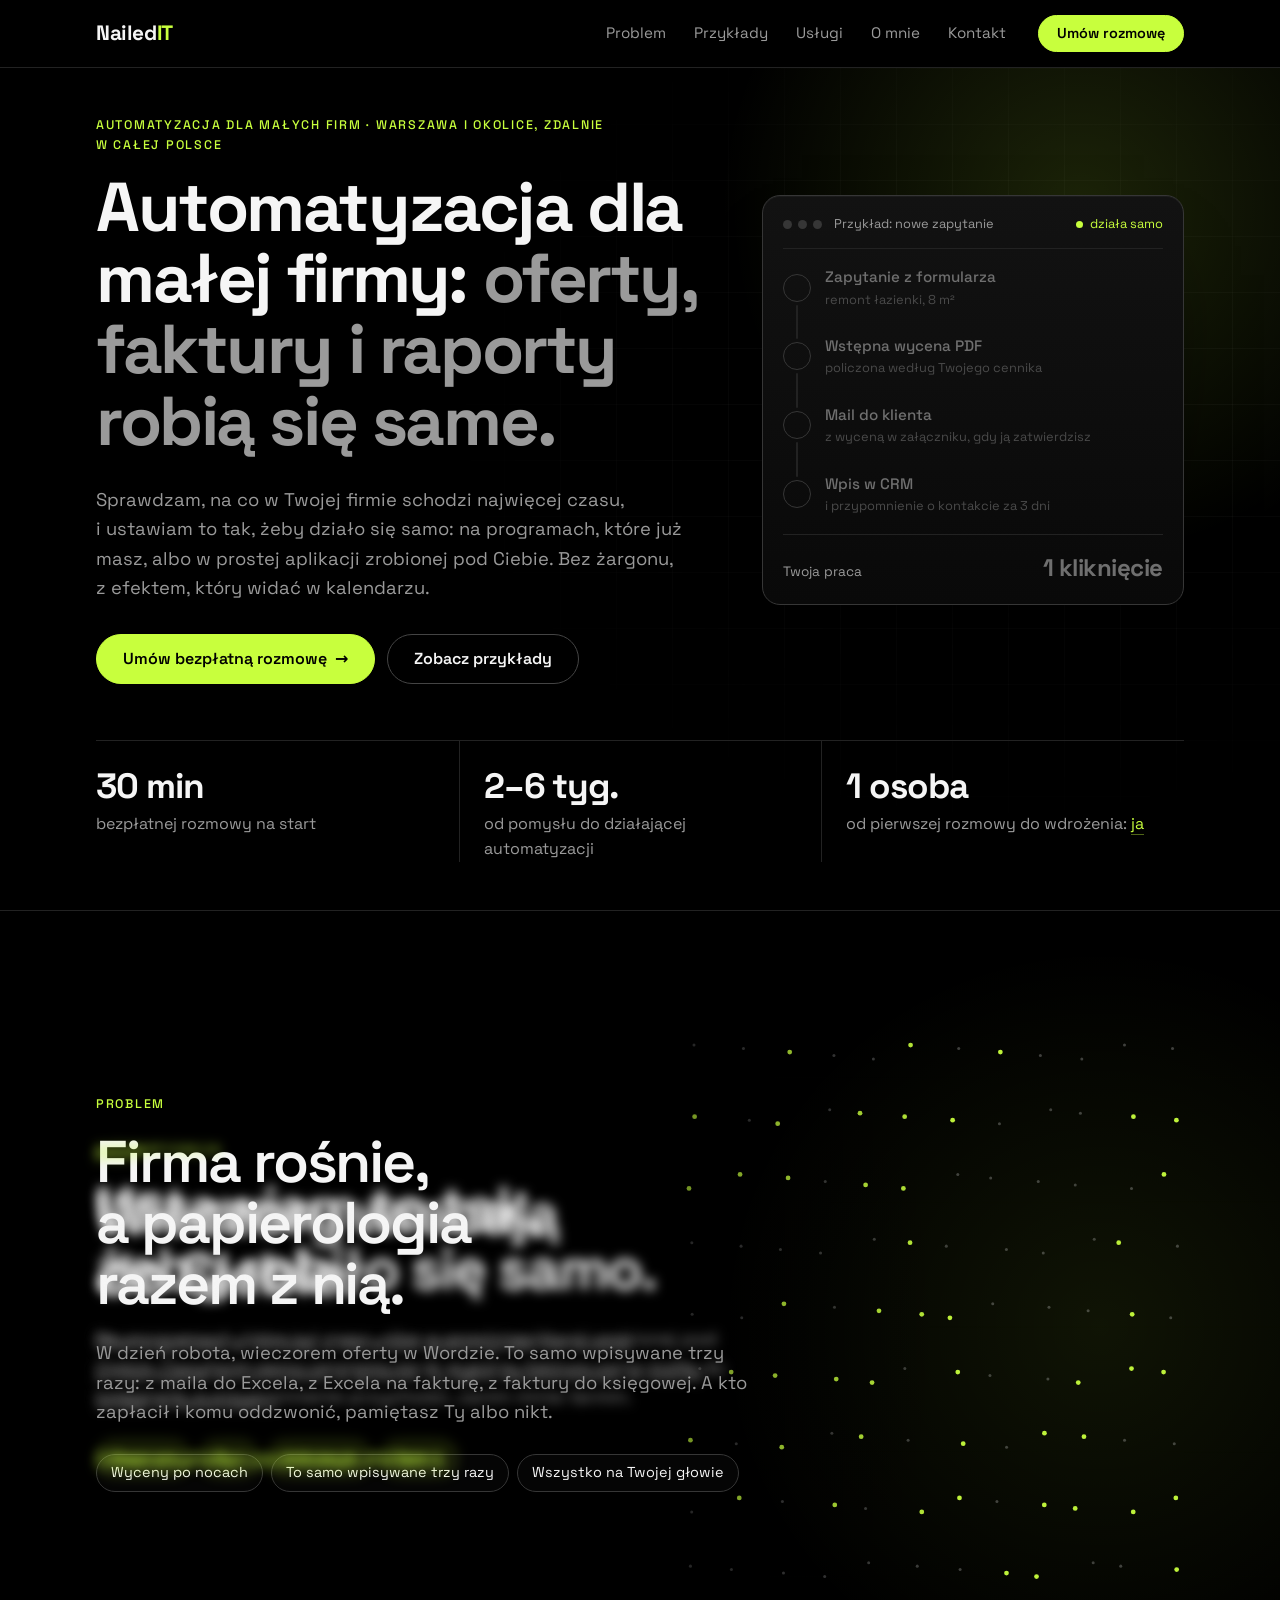
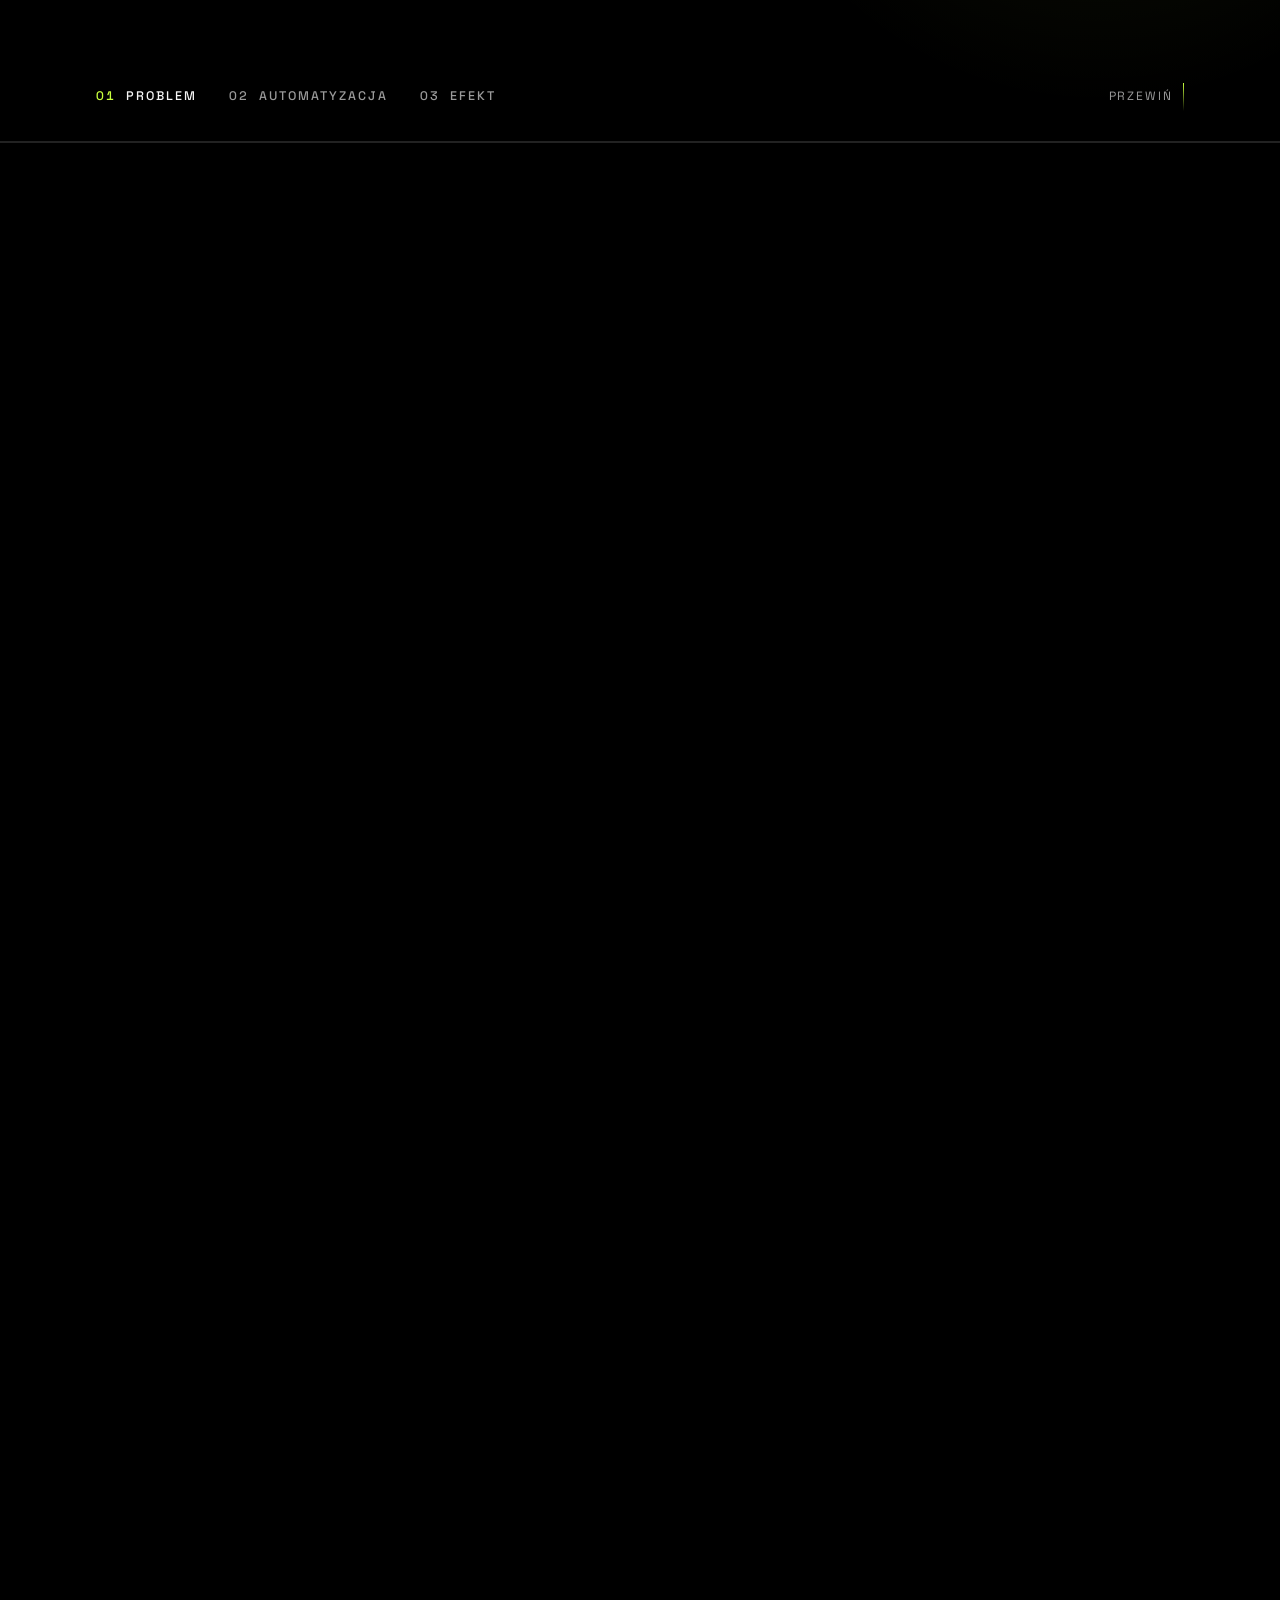
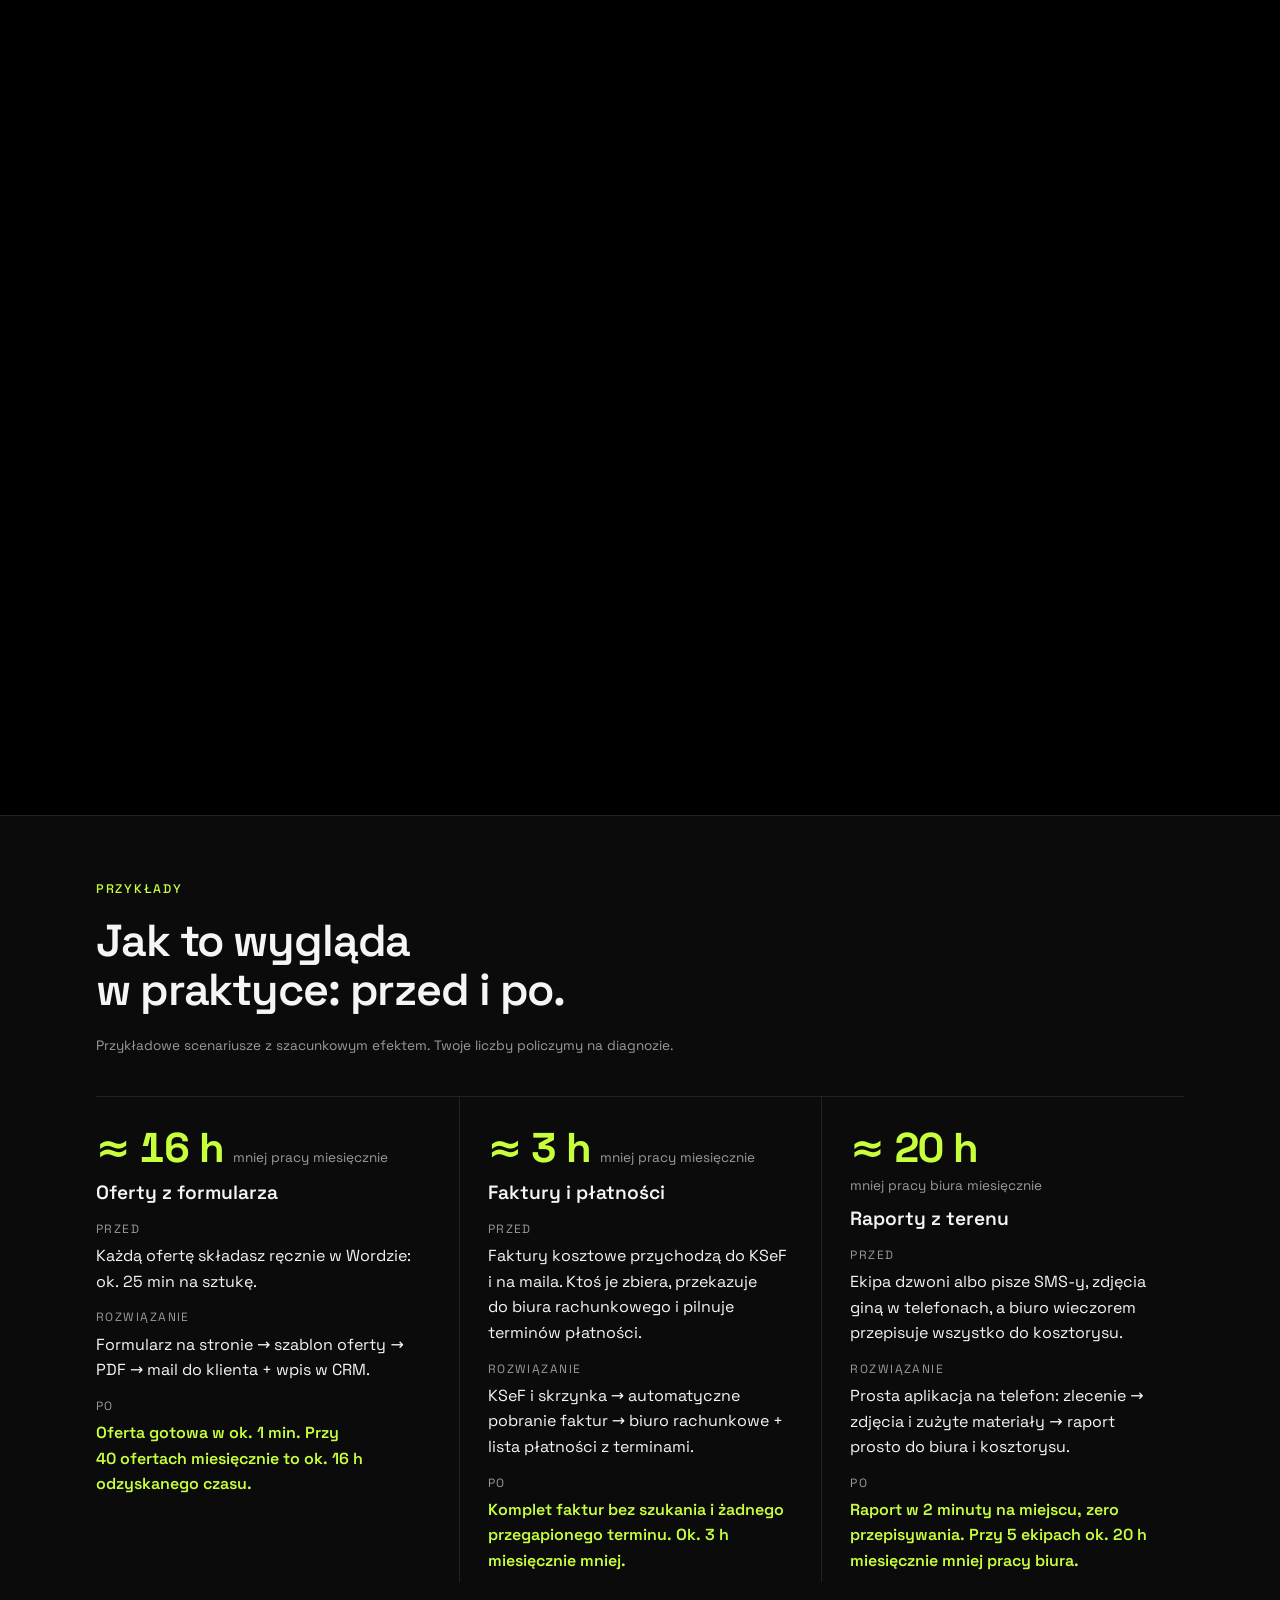
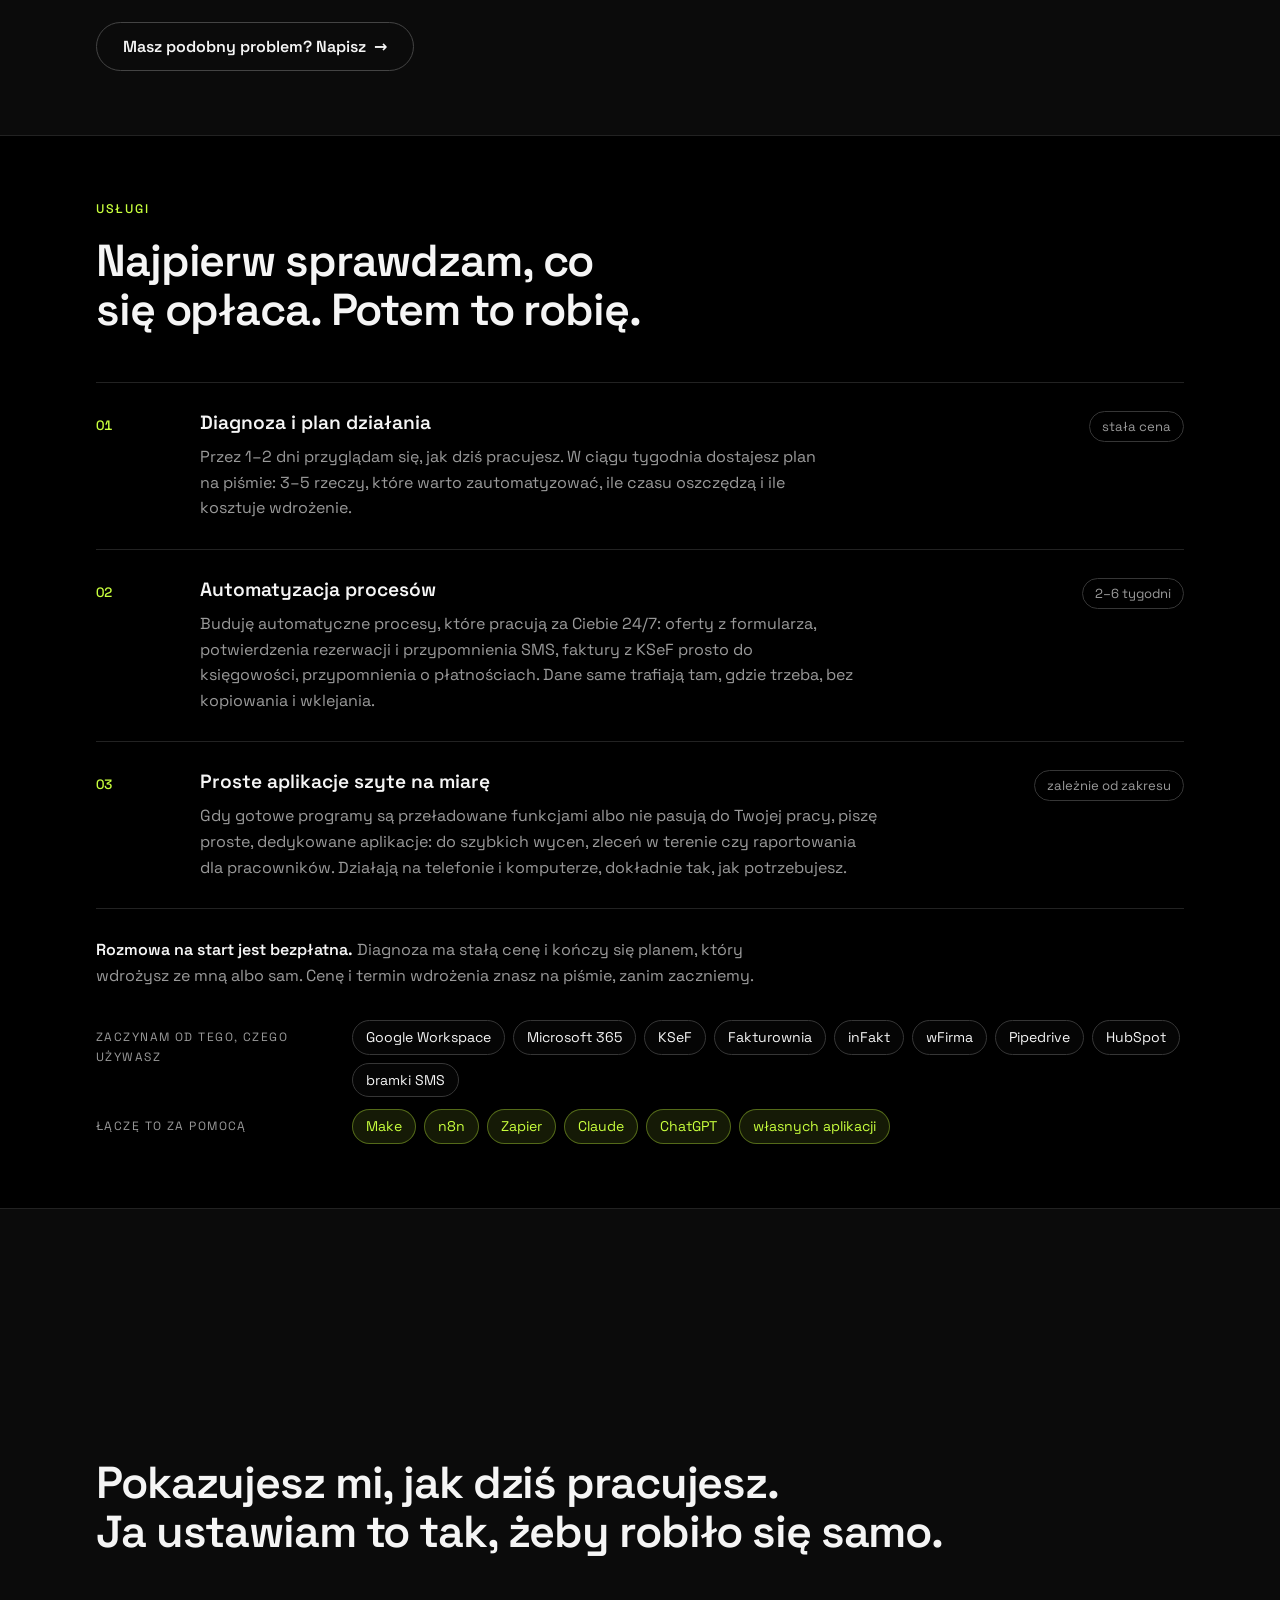
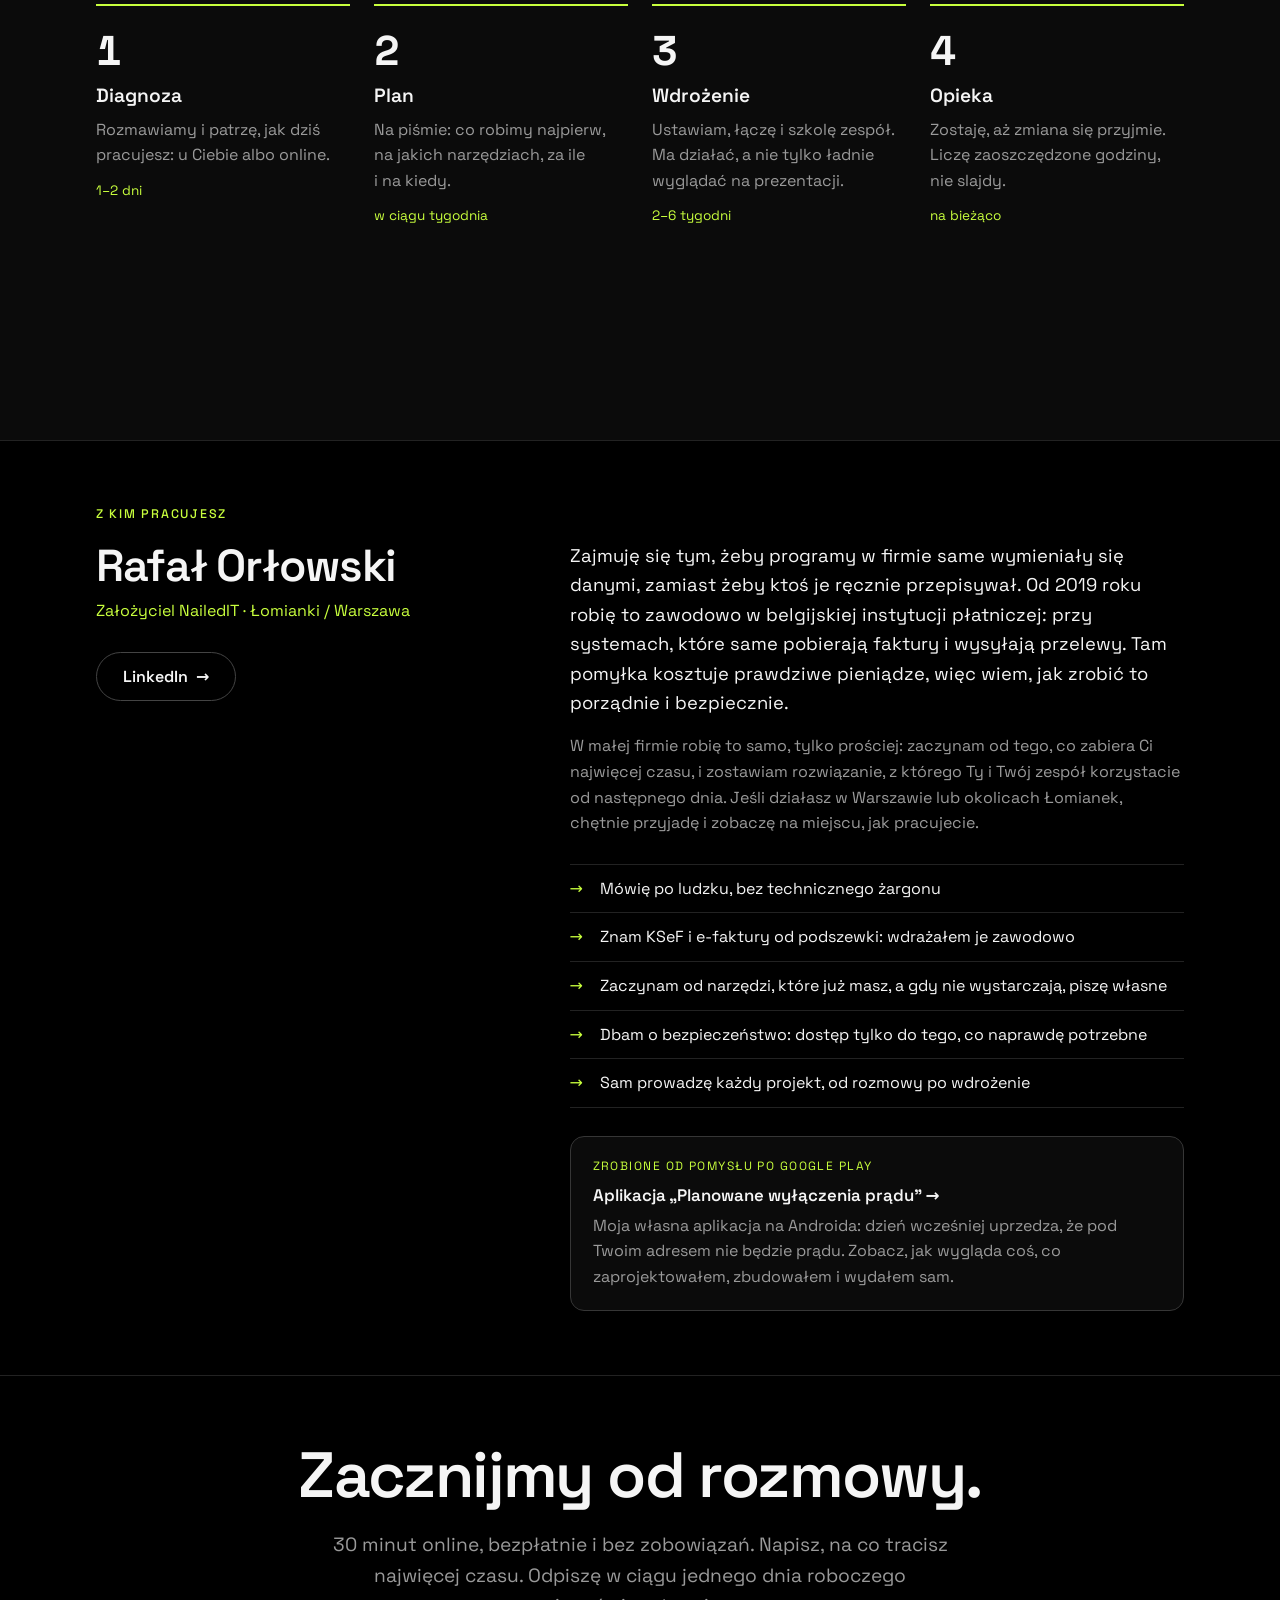
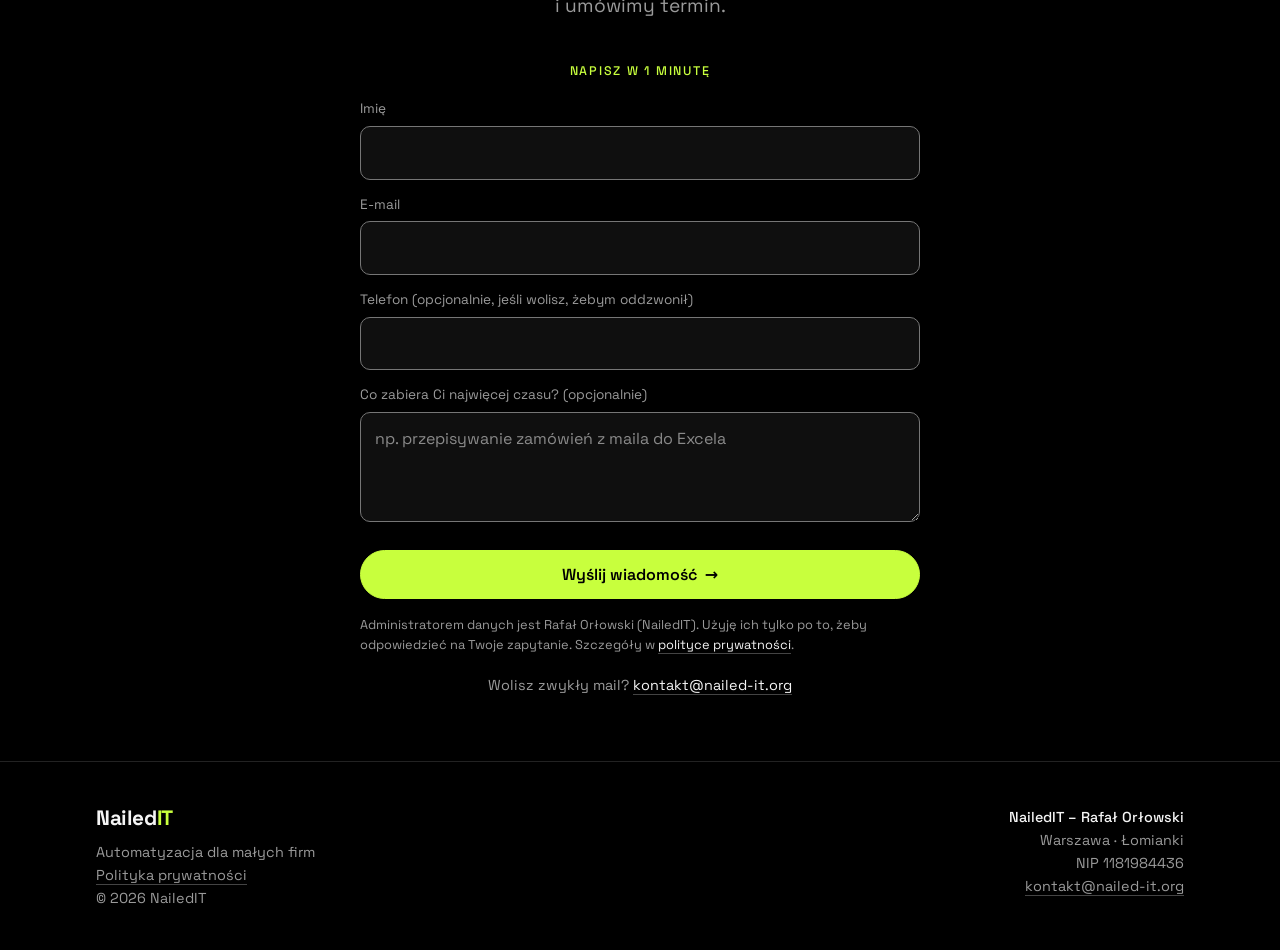
==== commit 63a19e46: "Powrót wersji z przejściami i poprawkami UI/UX (cofnięcie #4) Co-Authored-By: Claude Opus 5.5 <norep" ====
--- a/index.html
+++ b/index.html
@@ -100,15 +100,42 @@
       </div>
     </section>
 
-    <section id="problem" class="section">
-      <div class="container">
-        <p class="eyebrow">Problem</p>
-        <h2>Brzmi znajomo?</h2>
-        <div class="grid-3">
-          <article class="card"><span class="num">01</span><h3>Wyceny po nocach</h3><p>W dzień robota, wieczorem oferty w Wordzie. Klient czeka trzy dni i w tym czasie dzwoni do konkurencji.</p></article>
-          <article class="card"><span class="num">02</span><h3>To samo wpisywane trzy razy</h3><p>Z maila do Excela, z Excela na fakturę, z faktury do księgowej. Każde przepisanie to czas i okazja do pomyłki.</p></article>
-          <article class="card"><span class="num">03</span><h3>Wszystko na Twojej głowie</h3><p>Kto zapłacił, komu oddzwonić, co jest na jutro: pamiętasz Ty albo nikt.</p></article>
-        </div>
+    <section id="problem" class="story" aria-label="Od problemu do efektu w trzech krokach" style="--n:3">
+      <div class="story-pin">
+        <canvas class="story-canvas" aria-hidden="true"></canvas>
+        <div class="container story-stage">
+          <article class="story-step is-active" id="krok-1">
+            <p class="eyebrow">Problem</p>
+            <h2>Firma rośnie, a&nbsp;papierologia razem z&nbsp;nią.</h2>
+            <p class="story-lead">W dzień robota, wieczorem oferty w&nbsp;Wordzie. To samo wpisywane trzy razy: z&nbsp;maila do Excela, z&nbsp;Excela na fakturę, z&nbsp;faktury do księgowej. A&nbsp;kto zapłacił i&nbsp;komu oddzwonić, pamiętasz Ty albo nikt.</p>
+            <ul class="story-list">
+              <li>Wyceny po nocach</li><li>To samo wpisywane trzy razy</li><li>Wszystko na Twojej głowie</li>
+            </ul>
+          </article>
+          <article class="story-step" id="krok-2">
+            <p class="eyebrow">Automatyzacja</p>
+            <h2>Ustawiam to tak, żeby robiło się samo.</h2>
+            <p class="story-lead">Na programach, które już masz, albo w&nbsp;prostej aplikacji zrobionej pod Ciebie. Zapytanie samo zamienia się w&nbsp;wycenę, faktura sama trafia do księgowej, a&nbsp;przypomnienie przychodzi, zanim minie termin.</p>
+            <ul class="story-list">
+              <li>Diagnoza</li><li>Plan</li><li>Wdrożenie</li><li>Opieka</li>
+            </ul>
+          </article>
+          <article class="story-step" id="krok-3">
+            <p class="eyebrow">Efekt</p>
+            <h2>Wieczory wracają do Ciebie.</h2>
+            <p class="story-lead">Oferta gotowa w&nbsp;minutę, a&nbsp;nie w&nbsp;pół godziny. Nic nie trzeba przepisywać ani pilnować w&nbsp;głowie. Ty tylko zatwierdzasz, a&nbsp;resztę widać w&nbsp;kalendarzu.</p>
+            <p class="story-more"><a href="#przyklady">Zobacz przykłady z&nbsp;szacunkowym efektem <span class="arr" aria-hidden="true">↓</span></a></p>
+          </article>
+        </div>
+        <div class="container story-nav">
+          <ol>
+            <li><a href="#krok-1" class="is-active"><span>01</span> Problem</a></li>
+            <li><a href="#krok-2"><span>02</span> Automatyzacja</a></li>
+            <li><a href="#krok-3"><span>03</span> Efekt</a></li>
+          </ol>
+          <span class="story-hint" aria-hidden="true">Przewiń</span>
+        </div>
+        <div class="story-bar" aria-hidden="true"><i></i></div>
       </div>
     </section>
 
@@ -245,7 +272,7 @@
             <input type="checkbox" name="botcheck" class="hp" tabindex="-1" autocomplete="off" aria-hidden="true">
             <div><label for="f-name">Imię</label><input class="field" id="f-name" name="imie" type="text" autocomplete="given-name" required></div>
             <div><label for="f-email">E-mail</label><input class="field" id="f-email" name="email" type="email" autocomplete="email" required></div>
-            <div><label for="f-tel">Telefon (jeśli wolisz, żebym oddzwonił)</label><input class="field" id="f-tel" name="telefon" type="tel" autocomplete="tel"></div>
+            <div><label for="f-tel">Telefon (opcjonalnie, jeśli wolisz, żebym oddzwonił)</label><input class="field" id="f-tel" name="telefon" type="tel" autocomplete="tel"></div>
             <div><label for="f-msg">Co zabiera Ci najwięcej czasu? (opcjonalnie)</label><textarea class="field" id="f-msg" name="wiadomosc" placeholder="np. przepisywanie zamówień z maila do Excela"></textarea></div>
             <button class="btn" type="submit">Wyślij wiadomość <span class="arr" aria-hidden="true">→</span></button>
             <p class="form-msg" id="form-msg" role="alert"></p>
--- a/style.css
+++ b/style.css
@@ -22,6 +22,7 @@
 p,li,dd{text-wrap:pretty}
 h1,h2,h3{text-wrap:balance}
 .nw{white-space:nowrap}
+a,button,input,textarea,label{touch-action:manipulation}
 .container{max-width:1120px;margin:0 auto;padding:0 16px}
 .skip{position:absolute;left:16px;top:-64px;z-index:100;background:var(--accent);color:#000;padding:8px 16px;border-radius:999px;font-weight:600;transition:top .2s}
 .skip:focus{top:12px}
@@ -42,7 +43,7 @@
 .btn{display:inline-flex;align-items:center;justify-content:center;gap:8px;padding:14px 26px;font:inherit;font-weight:600;line-height:1.2;background:var(--accent);color:#000;border:1px solid var(--accent);border-radius:999px;cursor:pointer;transition:transform .2s,box-shadow .25s,border-color .2s,background-color .2s,color .2s}
 .btn:hover{transform:translateY(-2px);box-shadow:0 12px 32px -12px rgba(200,255,61,.6)}
 .btn:hover .arr{transform:translateX(3px)}
-.btn:active{transform:none}
+.btn:active{transform:scale(.98);box-shadow:none}
 .btn:disabled{opacity:.7;cursor:wait;transform:none;box-shadow:none}
 .btn-sm{padding:9px 18px;font-size:.9rem}
 .btn-ghost{background:transparent;color:var(--text);border-color:var(--line3)}
@@ -151,7 +152,7 @@
 .kpi > span{font-size:.85rem;color:var(--muted)}
 .case h3{margin-bottom:4px}
 .case dl{margin:0}
-.case dt{font-size:.72rem;text-transform:uppercase;letter-spacing:.12em;color:var(--muted);margin-top:14px}
+.case dt{font-size:.75rem;text-transform:uppercase;letter-spacing:.12em;color:var(--muted);margin-top:14px}
 .case dd{margin:4px 0 0}
 .case .result{color:var(--accent);font-weight:600}
 .cases-cta{margin:40px 0 0}
@@ -173,9 +174,55 @@
 .facts li::before{content:"→";position:absolute;left:0;color:var(--accent);font-family:system-ui,sans-serif}
 .proof{display:block;margin:28px 0 0;padding:20px 22px;border:1px solid var(--line2);border-radius:14px;background:var(--bg2);transition:border-color .2s}
 .proof:hover{border-color:var(--accent)}
-.proof-label{display:block;font-size:.72rem;text-transform:uppercase;letter-spacing:.12em;color:var(--accent);margin-bottom:6px}
+.proof-label{display:block;font-size:.75rem;text-transform:uppercase;letter-spacing:.12em;color:var(--accent);margin-bottom:6px}
 .proof strong{display:block;font-weight:600;font-size:1.05rem;margin-bottom:4px}
 .proof-text{display:block;color:var(--muted)}
+
+/* --- opowieść: przypięty ekran, kroki przełączane przewijaniem --- */
+/* Bez JS i przy ograniczonym ruchu kroki stoją jeden pod drugim jak zwykłe sekcje. */
+.story{position:relative;border-bottom:1px solid var(--line);background:var(--bg)}
+.story-pin{position:relative}
+.story-step{padding:72px 0;border-top:1px solid var(--line)}
+.story-step:first-child{border-top:0}
+.story-step h2{margin:0 0 24px;font-size:clamp(2rem,4.6vw,3.8rem);line-height:1.04;letter-spacing:-.035em;max-width:16ch;font-weight:600}
+.story-lead{font-size:1.15rem;color:var(--muted);max-width:56ch;margin:0 0 28px}
+.story-list{list-style:none;margin:0;padding:0;display:flex;flex-wrap:wrap;gap:8px}
+.story-list li{font-size:.9rem;padding:6px 14px;border:1px solid var(--line2);border-radius:999px;background:rgba(255,255,255,.02)}
+#krok-2 .story-list li{border-color:rgba(200,255,61,.35);color:var(--accent);background:var(--accent-soft)}
+.story-more{margin:0}
+.story-more a{color:var(--accent);border-bottom:1px solid rgba(200,255,61,.4);font-weight:500}
+.story-more a:hover .arr{transform:translateY(3px)}
+.story-canvas,.story-nav,.story-bar{display:none}
+
+.story.is-live{height:calc(var(--n) * 115svh)}
+.story.is-live .story-pin{position:sticky;top:var(--header);height:calc(100svh - var(--header));overflow:hidden;display:flex;flex-direction:column}
+.story.is-live .story-pin::after{content:"";position:absolute;inset:0;pointer-events:none;background:linear-gradient(90deg,rgba(0,0,0,.92) 0%,rgba(0,0,0,.55) 45%,rgba(0,0,0,0) 75%)}
+.story.is-live .story-pin::before{content:"";position:absolute;width:760px;height:760px;right:-200px;top:50%;margin-top:-380px;border-radius:50%;background:radial-gradient(closest-side,rgba(200,255,61,.08),transparent);pointer-events:none}
+.story.is-live .story-canvas{display:block;position:absolute;inset:0;width:100%;height:100%}
+.story.is-live .story-stage{position:relative;z-index:1;flex:1;display:grid;align-items:center;width:100%}
+.story.is-live .story-step{grid-area:1/1;padding:0;border:0;opacity:0;pointer-events:none;transform:translateY(48px);filter:blur(6px);
+  transition:opacity .45s ease,transform .6s var(--ease),filter .5s ease}
+.story.is-live .story-step.is-past{transform:translateY(-48px)}
+.story.is-live .story-step.is-active{opacity:1;pointer-events:auto;transform:none;filter:none;transition:opacity .7s ease .15s,transform .9s var(--ease) .1s,filter .7s ease .1s}
+.story.is-live .story-step > *{transition:transform .9s var(--ease)}
+.story.is-live .story-step:not(.is-active) > *{transform:translateY(16px)}
+.story.is-live .story-step.is-active h2{transition-delay:.06s}
+.story.is-live .story-step.is-active .story-lead{transition-delay:.12s}
+.story.is-live .story-step.is-active .story-list,.story.is-live .story-step.is-active .story-more{transition-delay:.18s}
+
+.story.is-live .story-nav{position:relative;z-index:1;display:flex;align-items:center;justify-content:space-between;gap:16px;width:100%;padding-bottom:22px}
+.story-nav ol{list-style:none;margin:0;padding:0;display:flex;gap:8px 32px;flex-wrap:wrap}
+.story-nav a{display:inline-flex;align-items:center;gap:10px;min-height:44px;font-size:.78rem;font-weight:500;text-transform:uppercase;letter-spacing:.16em;color:var(--muted);transition:color .3s}
+.story-nav a span{font-variant-numeric:tabular-nums;color:var(--muted);transition:color .3s}
+.story-nav a:hover{color:var(--text)}
+.story-nav a.is-active{color:var(--text)}
+.story-nav a.is-active span{color:var(--accent)}
+.story-hint{display:inline-flex;align-items:center;gap:10px;font-size:.75rem;text-transform:uppercase;letter-spacing:.16em;color:var(--muted);transition:opacity .4s}
+.story-hint::after{content:"";width:1px;height:28px;background:linear-gradient(var(--accent),transparent);animation:hint 1.8s var(--ease) infinite}
+@keyframes hint{0%{transform:scaleY(0);transform-origin:top}50%{transform:scaleY(1);transform-origin:top}51%{transform-origin:bottom}100%{transform:scaleY(0);transform-origin:bottom}}
+.story.is-done .story-hint{opacity:0}
+.story.is-live .story-bar{display:block;position:relative;z-index:1;height:2px;background:var(--line)}
+.story-bar i{position:absolute;inset:0;background:linear-gradient(90deg,rgba(200,255,61,.25),var(--accent));transform:scaleX(0);transform-origin:left;will-change:transform}
 
 /* --- kontakt --- */
 .cta{text-align:center}
@@ -227,7 +274,7 @@
 
 /* --- sekcje jako ekrany (strona główna, komputer) --- */
 @media (min-width:821px) and (min-height:640px){
-  .home main > section{min-height:calc(100vh - var(--header));min-height:calc(100svh - var(--header));display:flex;align-items:center}
+  .home main > section:not(.story){min-height:calc(100vh - var(--header));min-height:calc(100svh - var(--header));display:flex;align-items:center}
   .home main > section > .container{width:100%}
   .home main > .section{padding:64px 0}
   .home main > .hero{padding:48px 0}
@@ -250,7 +297,7 @@
   .nav::-webkit-scrollbar{display:none}
   .nav a{display:flex;align-items:center;padding:0}
   .nav a::after{bottom:0}
-  .btn-sm{margin-left:auto}
+  .btn-sm{margin-left:auto;min-height:44px}
   .hero{padding:32px 0 48px}
   .section{padding:72px 0}
   .stats,.grid-3,.steps,.cases,.about{grid-template-columns:1fr}
@@ -267,6 +314,24 @@
 @media (max-width:480px){
   .flow-dots{display:none}
 }
+@media (max-width:820px){
+  .story.is-live .story-pin::after{background:linear-gradient(180deg,rgba(0,0,0,.5),rgba(0,0,0,.82) 40%,rgba(0,0,0,.82) 70%,rgba(0,0,0,.5))}
+  .story-step{padding:56px 0}
+  .story-lead{font-size:1.05rem;margin-bottom:22px}
+  .story.is-live .story-nav{padding-bottom:10px}
+  .story-nav ol{gap:0 18px}
+  .story-nav a{gap:6px;font-size:.75rem;letter-spacing:.08em}
+  .story-hint{display:none}
+}
+@media (max-width:400px){
+  .story-nav a{letter-spacing:.04em}
+  .story-nav ol{gap:0 12px}
+  .story-nav a span{display:none}
+}
+@media (max-height:640px){
+  .story.is-live .story-step .story-list{display:none}
+  .story.is-live .story-step h2{font-size:clamp(1.7rem,4vw,2.6rem)}
+}
 /* tablet: dwie kolumny tam, gdzie jedna zostawia za dużo pustego miejsca */
 @media (min-width:600px) and (max-width:820px){
   .stats{grid-template-columns:repeat(3,1fr)}
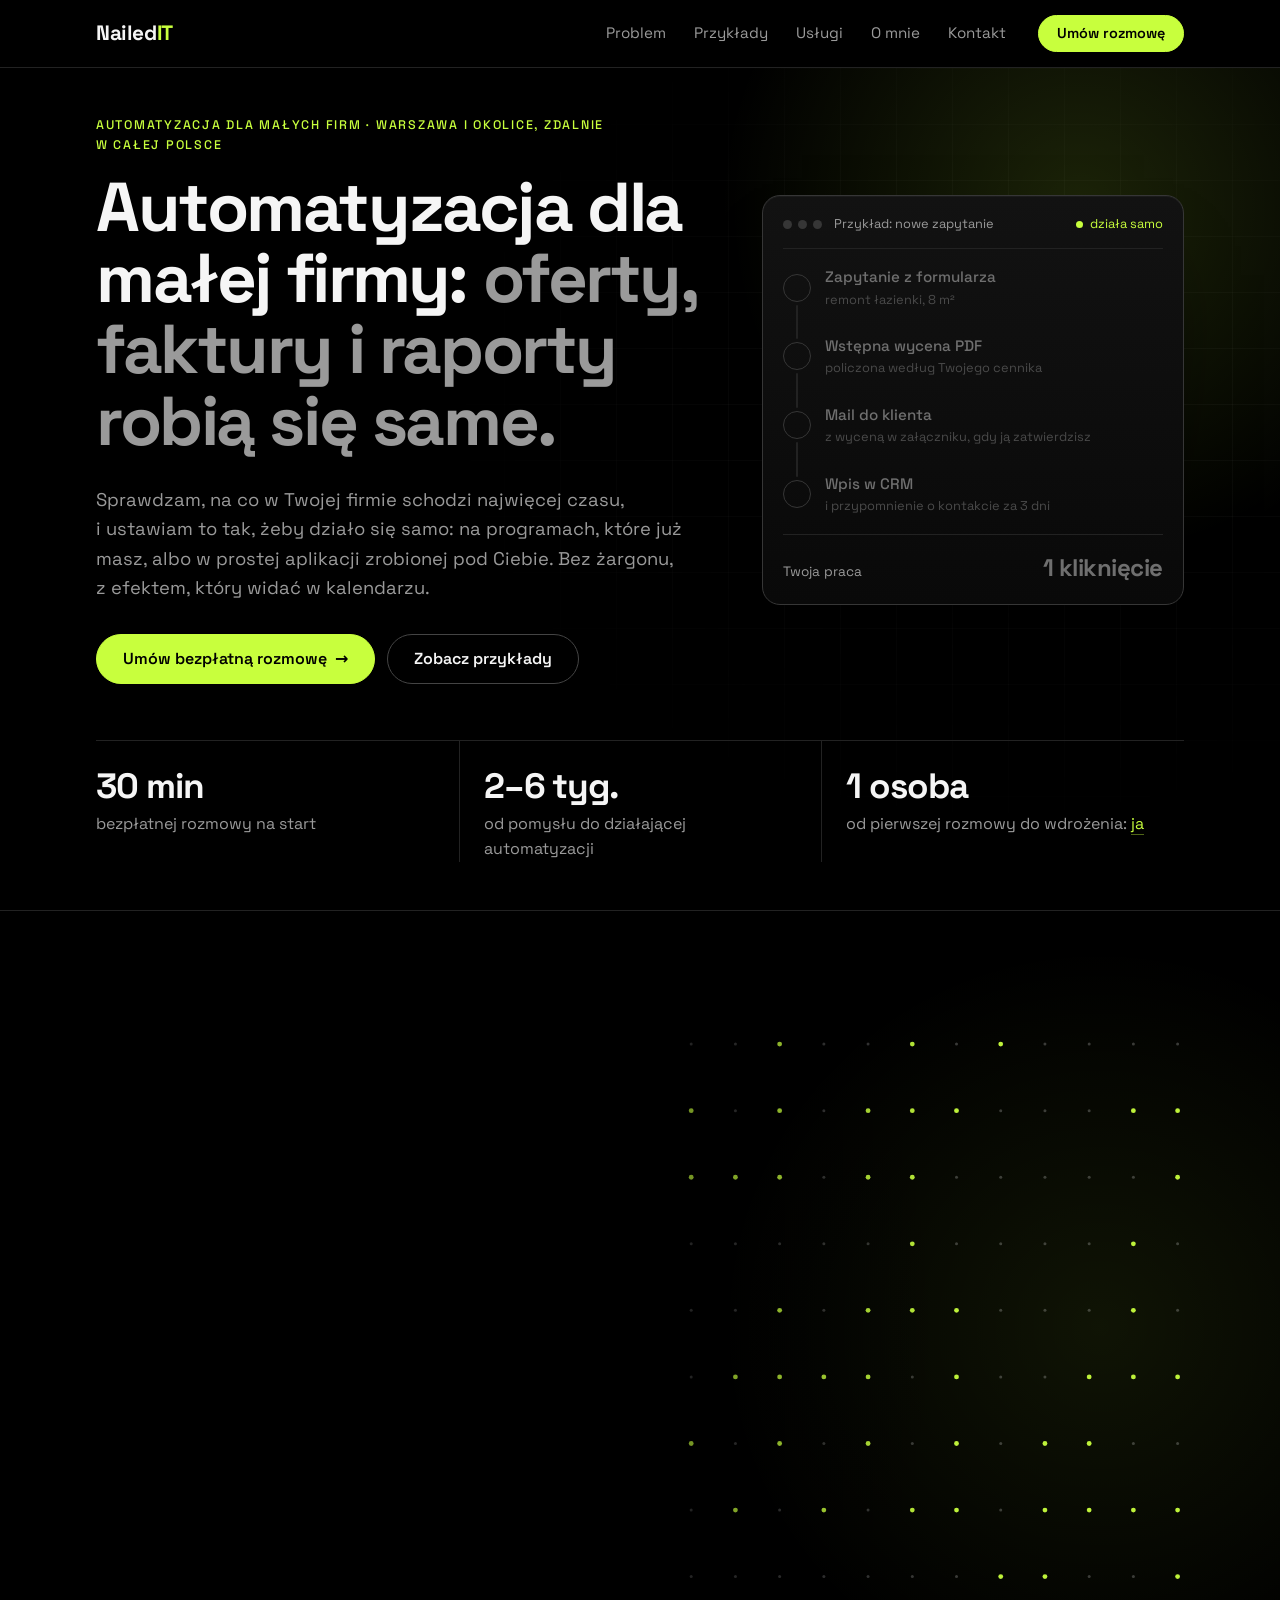
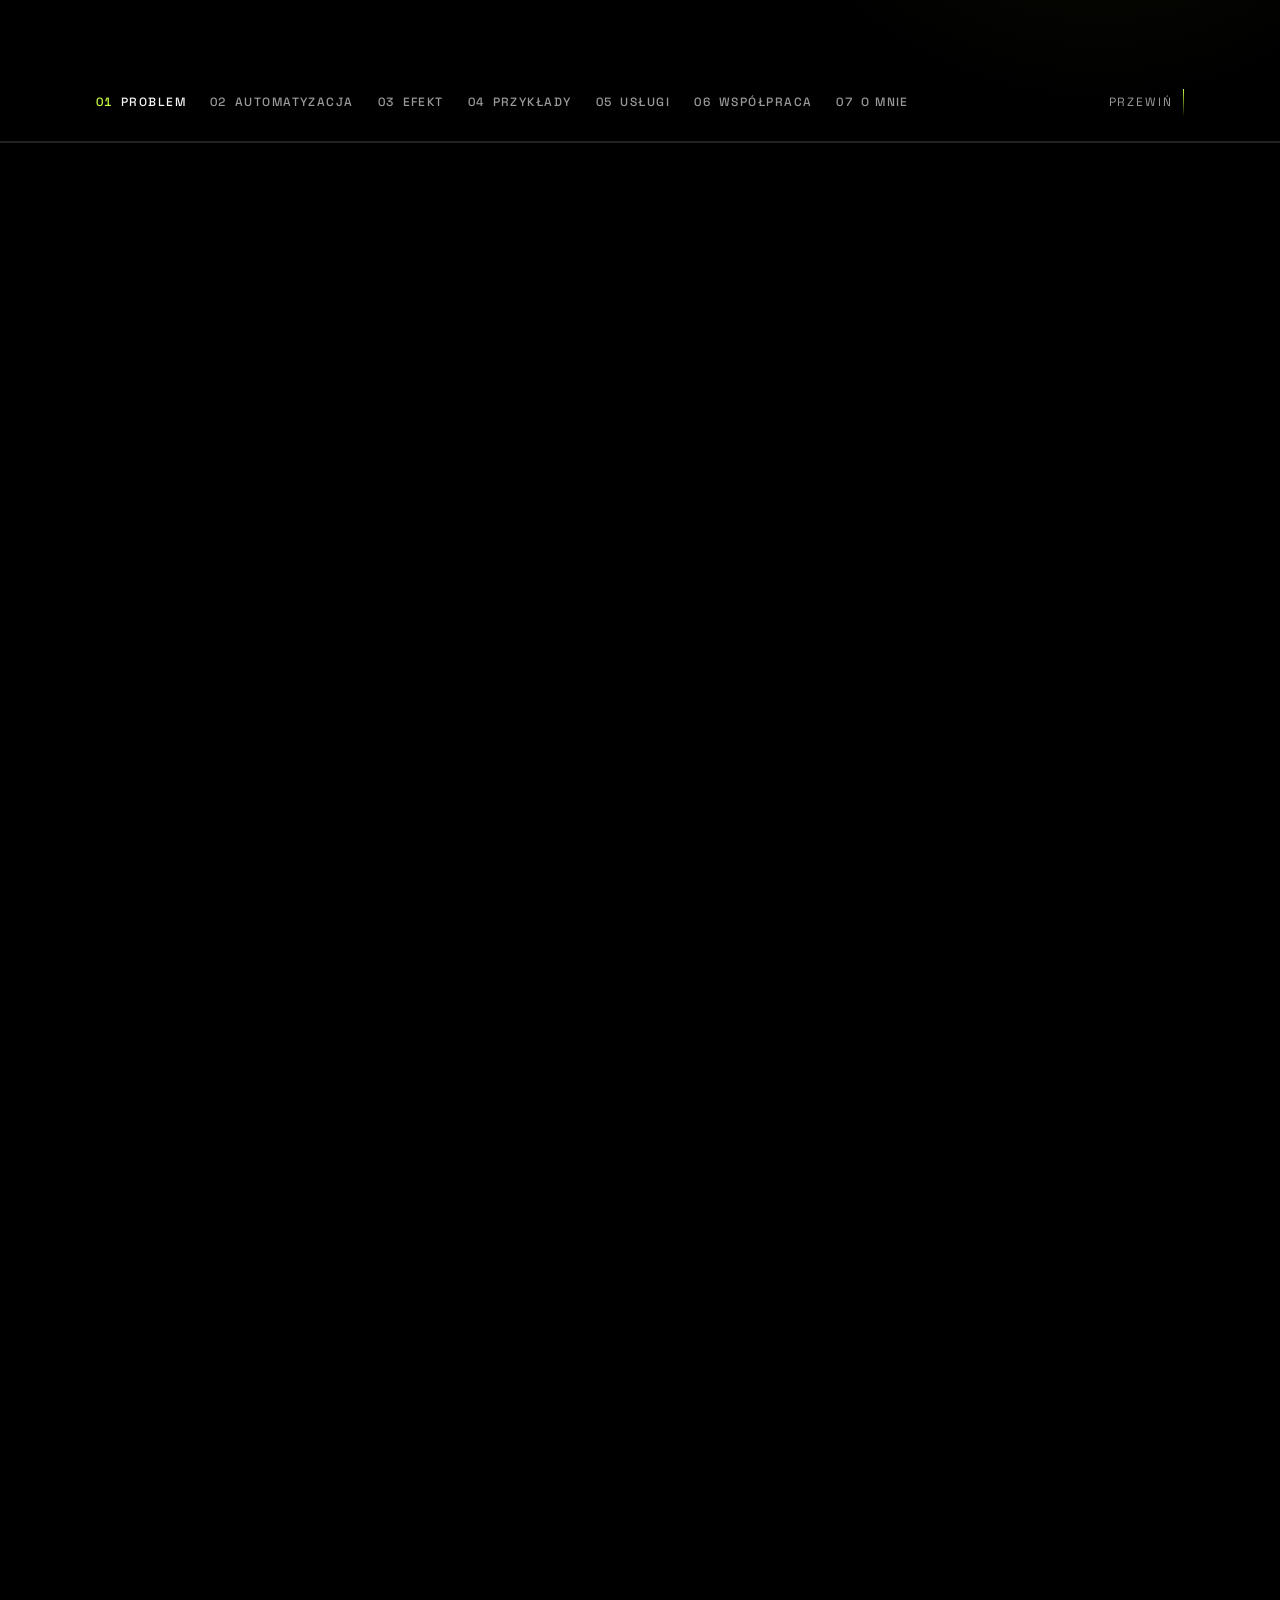
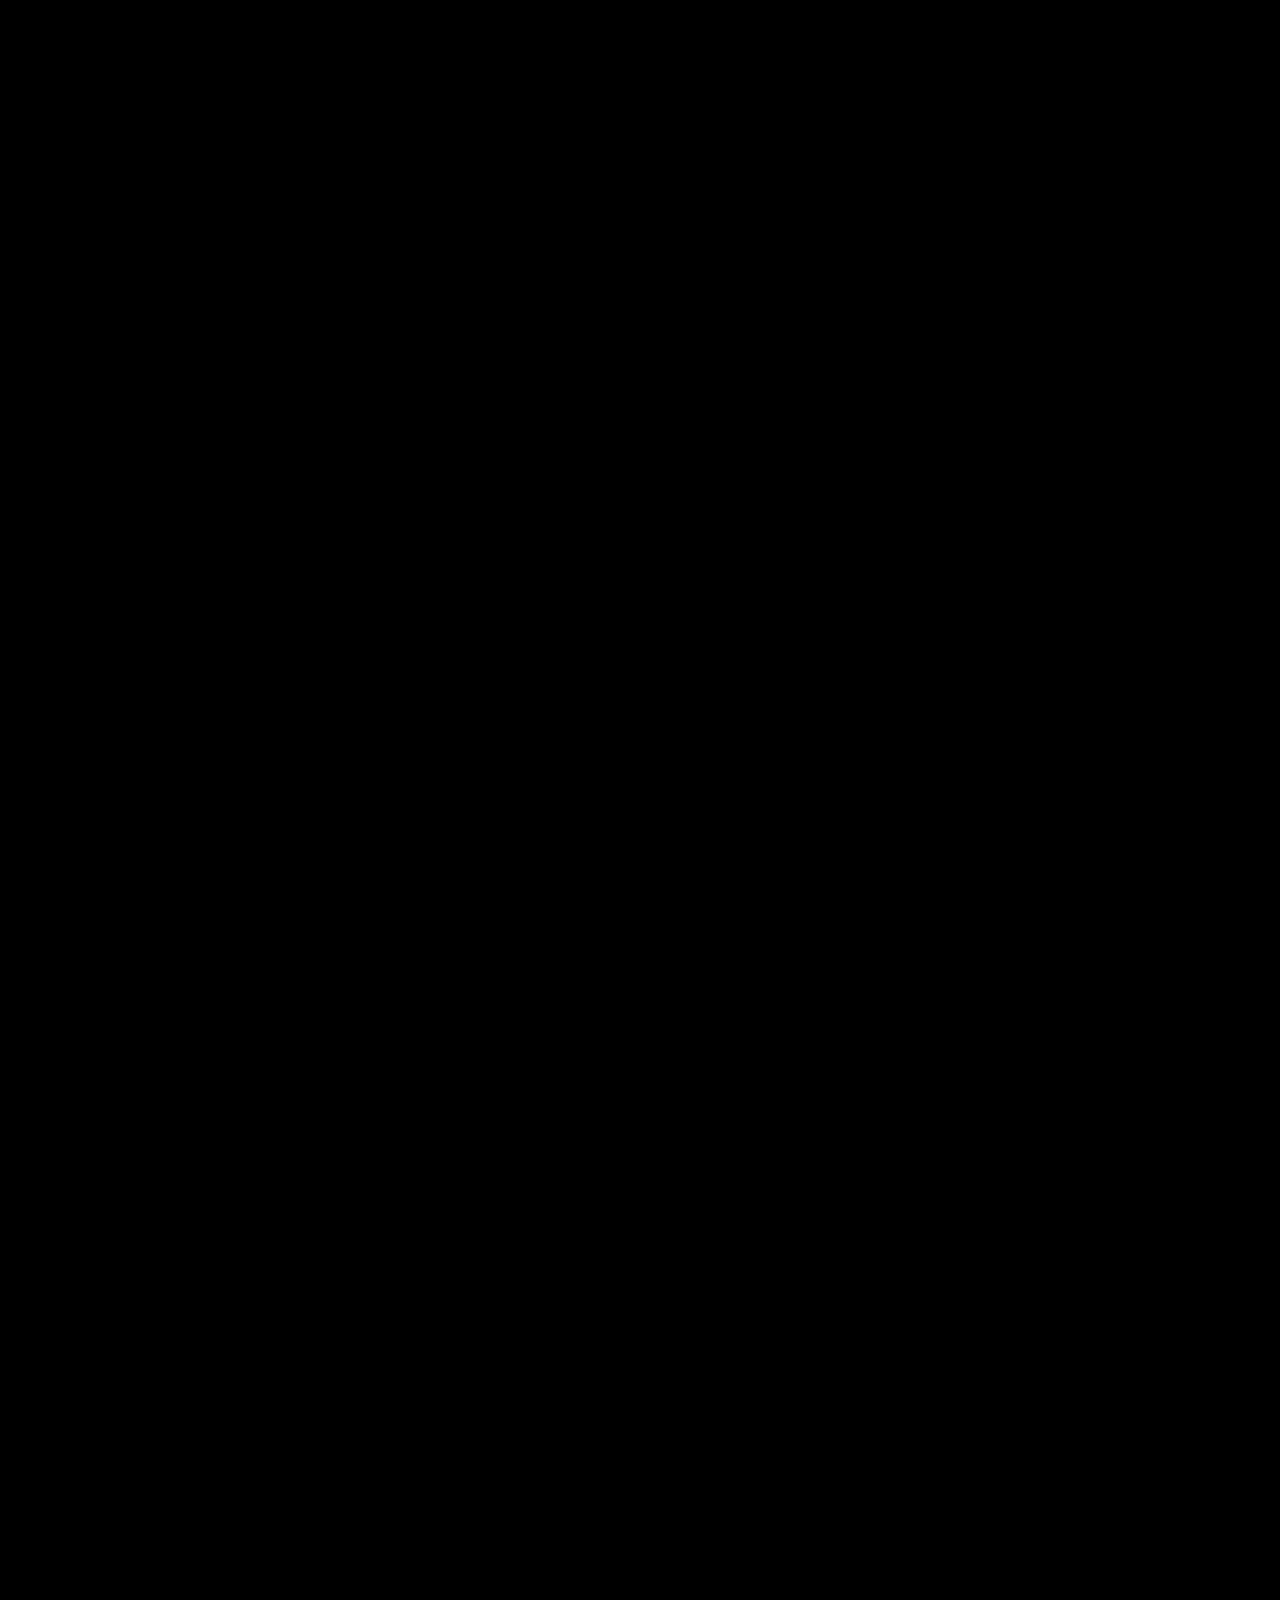
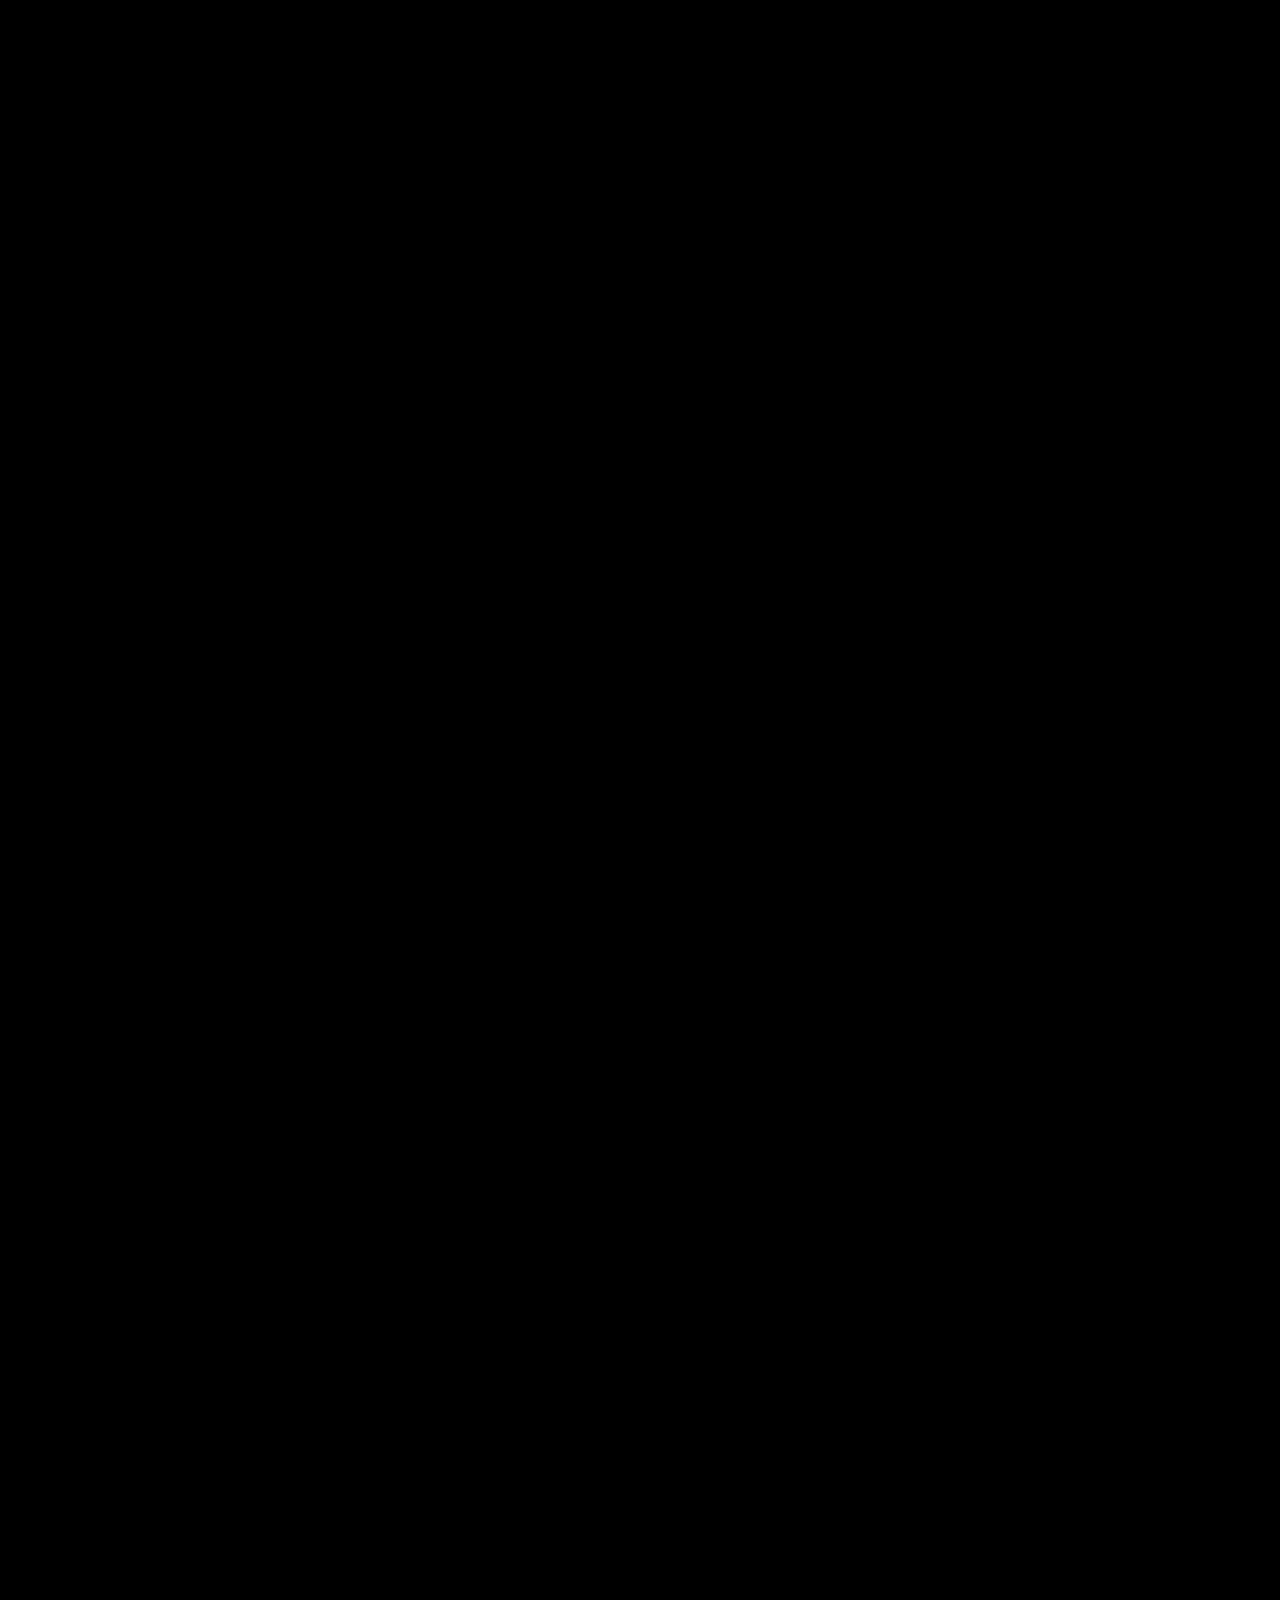
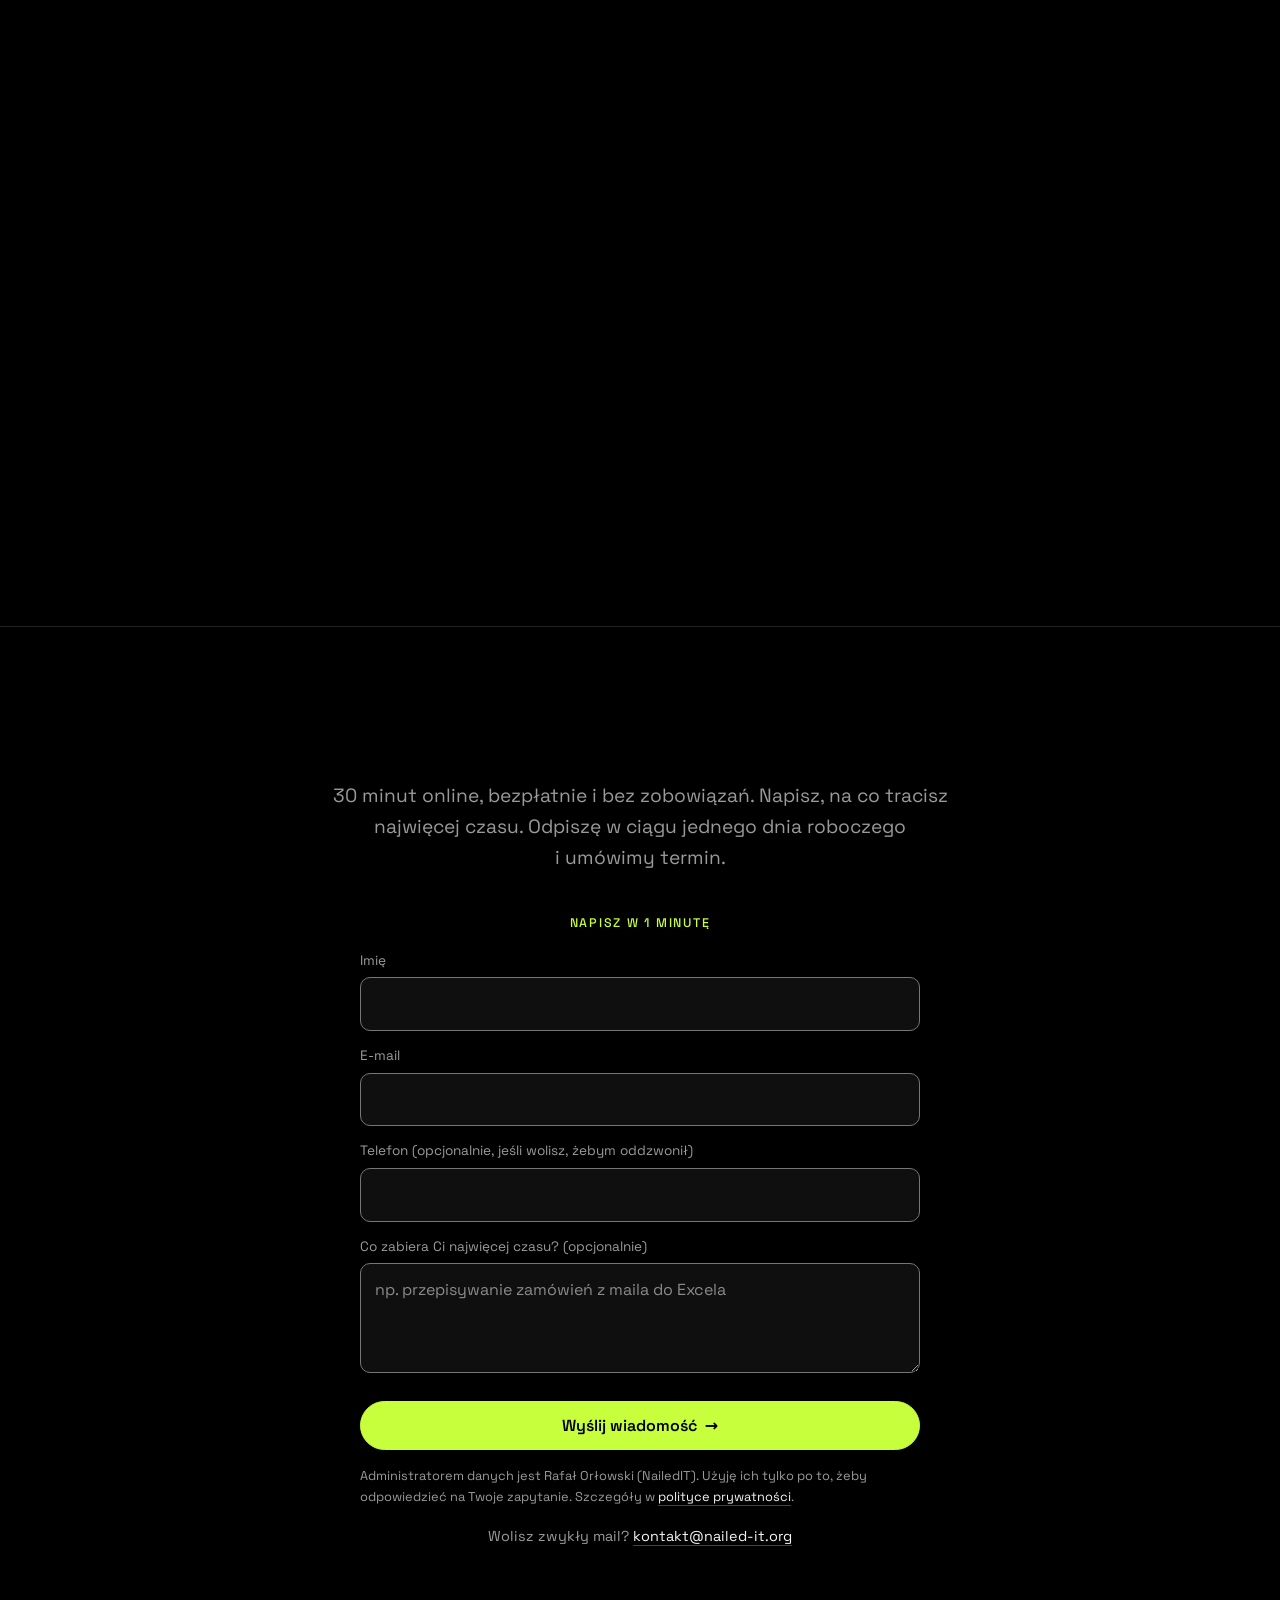
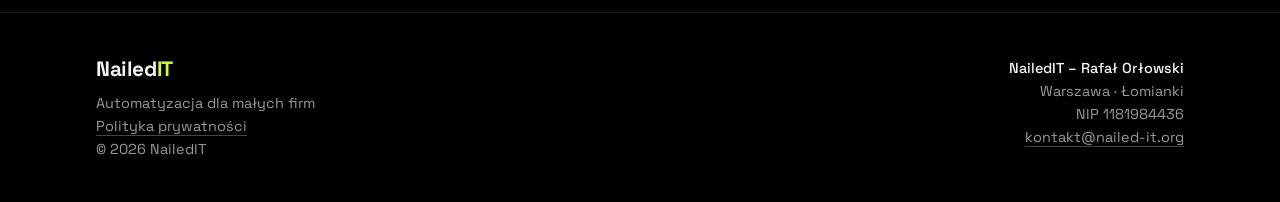
==== commit 56d223d3: "Wszystkie sekcje poza formularzem jako kroki przypiętej opowieści Przykłady, Usługi, Współpraca i O " ====
--- a/index.html
+++ b/index.html
@@ -100,161 +100,167 @@
       </div>
     </section>
 
-    <section id="problem" class="story" aria-label="Od problemu do efektu w trzech krokach" style="--n:3">
+    <section id="problem" class="story" aria-label="Od problemu do współpracy krok po kroku">
       <div class="story-pin">
         <canvas class="story-canvas" aria-hidden="true"></canvas>
-        <div class="container story-stage">
+        <div class="story-stage">
           <article class="story-step is-active" id="krok-1">
-            <p class="eyebrow">Problem</p>
-            <h2>Firma rośnie, a&nbsp;papierologia razem z&nbsp;nią.</h2>
-            <p class="story-lead">W dzień robota, wieczorem oferty w&nbsp;Wordzie. To samo wpisywane trzy razy: z&nbsp;maila do Excela, z&nbsp;Excela na fakturę, z&nbsp;faktury do księgowej. A&nbsp;kto zapłacił i&nbsp;komu oddzwonić, pamiętasz Ty albo nikt.</p>
-            <ul class="story-list">
-              <li>Wyceny po nocach</li><li>To samo wpisywane trzy razy</li><li>Wszystko na Twojej głowie</li>
-            </ul>
+            <div class="container story-inner">
+              <p class="eyebrow">Problem</p>
+              <h2>Firma rośnie, a&nbsp;papierologia razem z&nbsp;nią.</h2>
+              <p class="story-lead">W dzień robota, wieczorem oferty w&nbsp;Wordzie. To samo wpisywane trzy razy: z&nbsp;maila do Excela, z&nbsp;Excela na fakturę, z&nbsp;faktury do księgowej. A&nbsp;kto zapłacił i&nbsp;komu oddzwonić, pamiętasz Ty albo nikt.</p>
+              <ul class="story-list">
+                <li>Wyceny po nocach</li><li>To samo wpisywane trzy razy</li><li>Wszystko na Twojej głowie</li>
+              </ul>
+            </div>
           </article>
           <article class="story-step" id="krok-2">
-            <p class="eyebrow">Automatyzacja</p>
-            <h2>Ustawiam to tak, żeby robiło się samo.</h2>
-            <p class="story-lead">Na programach, które już masz, albo w&nbsp;prostej aplikacji zrobionej pod Ciebie. Zapytanie samo zamienia się w&nbsp;wycenę, faktura sama trafia do księgowej, a&nbsp;przypomnienie przychodzi, zanim minie termin.</p>
-            <ul class="story-list">
-              <li>Diagnoza</li><li>Plan</li><li>Wdrożenie</li><li>Opieka</li>
-            </ul>
+            <div class="container story-inner">
+              <p class="eyebrow">Automatyzacja</p>
+              <h2>Ustawiam to tak, żeby robiło się samo.</h2>
+              <p class="story-lead">Na programach, które już masz, albo w&nbsp;prostej aplikacji zrobionej pod Ciebie. Zapytanie samo zamienia się w&nbsp;wycenę, faktura sama trafia do księgowej, a&nbsp;przypomnienie przychodzi, zanim minie termin.</p>
+              <ul class="story-list">
+                <li>Diagnoza</li><li>Plan</li><li>Wdrożenie</li><li>Opieka</li>
+              </ul>
+            </div>
           </article>
           <article class="story-step" id="krok-3">
-            <p class="eyebrow">Efekt</p>
-            <h2>Wieczory wracają do Ciebie.</h2>
-            <p class="story-lead">Oferta gotowa w&nbsp;minutę, a&nbsp;nie w&nbsp;pół godziny. Nic nie trzeba przepisywać ani pilnować w&nbsp;głowie. Ty tylko zatwierdzasz, a&nbsp;resztę widać w&nbsp;kalendarzu.</p>
-            <p class="story-more"><a href="#przyklady">Zobacz przykłady z&nbsp;szacunkowym efektem <span class="arr" aria-hidden="true">↓</span></a></p>
+            <div class="container story-inner">
+              <p class="eyebrow">Efekt</p>
+              <h2>Wieczory wracają do Ciebie.</h2>
+              <p class="story-lead">Oferta gotowa w&nbsp;minutę, a&nbsp;nie w&nbsp;pół godziny. Nic nie trzeba przepisywać ani pilnować w&nbsp;głowie. Ty tylko zatwierdzasz, a&nbsp;resztę widać w&nbsp;kalendarzu.</p>
+              <p class="story-more"><a href="#przyklady">Zobacz przykłady z&nbsp;szacunkowym efektem <span class="arr" aria-hidden="true">↓</span></a></p>
+            </div>
+          </article>
+          <article class="story-step section alt" id="przyklady">
+            <div class="container story-inner">
+              <p class="eyebrow">Przykłady</p>
+              <h2>Jak to wygląda w praktyce: przed i po.</h2>
+              <p class="note">Przykładowe scenariusze z szacunkowym efektem. Twoje liczby policzymy na diagnozie.</p>
+              <div class="cases">
+                <article class="case">
+                  <p class="kpi"><b>≈ <span data-count="16">16</span> h</b><span>mniej pracy miesięcznie</span></p>
+                  <h3>Oferty z formularza</h3>
+                  <dl>
+                    <dt>Przed</dt><dd>Każdą ofertę składasz ręcznie w Wordzie: ok. 25 min na sztukę.</dd>
+                    <dt>Rozwiązanie</dt><dd>Formularz na stronie → szablon oferty → PDF → mail do klienta + wpis w CRM.</dd>
+                    <dt>Po</dt><dd class="result">Oferta gotowa w ok. 1 min. Przy 40 ofertach miesięcznie to ok. 16 h odzyskanego czasu.</dd>
+                  </dl>
+                </article>
+                <article class="case">
+                  <p class="kpi"><b>≈ <span data-count="3">3</span> h</b><span>mniej pracy miesięcznie</span></p>
+                  <h3>Faktury i płatności</h3>
+                  <dl>
+                    <dt>Przed</dt><dd>Faktury kosztowe przychodzą do KSeF i na maila. Ktoś je zbiera, przekazuje do biura rachunkowego i pilnuje terminów płatności.</dd>
+                    <dt>Rozwiązanie</dt><dd>KSeF i skrzynka → automatyczne pobranie faktur → biuro rachunkowe + lista płatności z terminami.</dd>
+                    <dt>Po</dt><dd class="result">Komplet faktur bez szukania i żadnego przegapionego terminu. Ok. 3 h miesięcznie mniej.</dd>
+                  </dl>
+                </article>
+                <article class="case">
+                  <p class="kpi"><b>≈ <span data-count="20">20</span> h</b><span>mniej pracy biura miesięcznie</span></p>
+                  <h3>Raporty z terenu</h3>
+                  <dl>
+                    <dt>Przed</dt><dd>Ekipa dzwoni albo pisze SMS-y, zdjęcia giną w telefonach, a biuro wieczorem przepisuje wszystko do kosztorysu.</dd>
+                    <dt>Rozwiązanie</dt><dd>Prosta aplikacja na telefon: zlecenie → zdjęcia i zużyte materiały → raport prosto do biura i kosztorysu.</dd>
+                    <dt>Po</dt><dd class="result">Raport w 2 minuty na miejscu, zero przepisywania. Przy 5 ekipach ok. 20 h miesięcznie mniej pracy biura.</dd>
+                  </dl>
+                </article>
+              </div>
+              <p class="cases-cta"><a href="#kontakt" class="btn btn-ghost">Masz podobny problem? Napisz <span class="arr" aria-hidden="true">→</span></a></p>
+            </div>
+          </article>
+          <article class="story-step section" id="uslugi">
+            <div class="container story-inner">
+              <p class="eyebrow">Usługi</p>
+              <h2>Najpierw sprawdzam, co się opłaca. Potem to robię.</h2>
+              <div class="services">
+                <article class="service">
+                  <span class="num">01</span>
+                  <div><h3>Diagnoza i plan działania</h3><p>Przez <span class="nw">1–2</span> dni przyglądam się, jak dziś pracujesz. W ciągu tygodnia dostajesz plan na piśmie: <span class="nw">3–5</span> rzeczy, które warto zautomatyzować, ile czasu oszczędzą i ile kosztuje wdrożenie.</p></div>
+                  <span class="tag">stała cena</span>
+                </article>
+                <article class="service">
+                  <span class="num">02</span>
+                  <div><h3>Automatyzacja procesów</h3><p>Buduję automatyczne procesy, które pracują za Ciebie 24/7: oferty z formularza, potwierdzenia rezerwacji i przypomnienia SMS, faktury z KSeF prosto do księgowości, przypomnienia o płatnościach. Dane same trafiają tam, gdzie trzeba, bez kopiowania i wklejania.</p></div>
+                  <span class="tag"><span class="nw">2–6</span> tygodni</span>
+                </article>
+                <article class="service">
+                  <span class="num">03</span>
+                  <div><h3>Proste aplikacje szyte na miarę</h3><p>Gdy gotowe programy są przeładowane funkcjami albo nie pasują do Twojej pracy, piszę proste, dedykowane aplikacje: do szybkich wycen, zleceń w terenie czy raportowania dla pracowników. Działają na telefonie i komputerze, dokładnie tak, jak potrzebujesz.</p></div>
+                  <span class="tag">zależnie od zakresu</span>
+                </article>
+              </div>
+              <p class="price-note"><strong>Rozmowa na start jest bezpłatna.</strong> Diagnoza ma stałą cenę i kończy się planem, który wdrożysz ze mną albo sam. Cenę i termin wdrożenia znasz na piśmie, zanim zaczniemy.</p>
+              <div class="tools">
+                <div class="tools-row">
+                  <span class="tools-label">Zaczynam od tego, czego używasz</span>
+                  <ul class="chips">
+                    <li>Google Workspace</li><li>Microsoft 365</li><li>KSeF</li><li>Fakturownia</li><li>inFakt</li><li>wFirma</li><li>Pipedrive</li><li>HubSpot</li><li>bramki SMS</li>
+                  </ul>
+                </div>
+                <div class="tools-row">
+                  <span class="tools-label">Łączę to za pomocą</span>
+                  <ul class="chips chips-accent">
+                    <li>Make</li><li>n8n</li><li>Zapier</li><li>Claude</li><li>ChatGPT</li><li>własnych aplikacji</li>
+                  </ul>
+                </div>
+              </div>
+            </div>
+          </article>
+          <article class="story-step section alt" id="proces">
+            <div class="container story-inner">
+              <p class="eyebrow">Jak wygląda współpraca</p>
+              <h2 class="wide">Pokazujesz mi, jak dziś pracujesz.<br>Ja ustawiam to tak, żeby robiło się samo.</h2>
+              <ol class="steps">
+                <li><span class="num">1</span><h3>Diagnoza</h3><p>Rozmawiamy i patrzę, jak dziś pracujesz: u Ciebie albo online.</p><small><span class="nw">1–2</span> dni</small></li>
+                <li><span class="num">2</span><h3>Plan</h3><p>Na piśmie: co robimy najpierw, na jakich narzędziach, za ile i na kiedy.</p><small>w ciągu tygodnia</small></li>
+                <li><span class="num">3</span><h3>Wdrożenie</h3><p>Ustawiam, łączę i szkolę zespół. Ma działać, a nie tylko ładnie wyglądać na prezentacji.</p><small><span class="nw">2–6</span> tygodni</small></li>
+                <li><span class="num">4</span><h3>Opieka</h3><p>Zostaję, aż zmiana się przyjmie. Liczę zaoszczędzone godziny, nie slajdy.</p><small>na bieżąco</small></li>
+              </ol>
+            </div>
+          </article>
+          <article class="story-step section" id="o-mnie">
+            <div class="container story-inner">
+              <p class="eyebrow">Z kim pracujesz</p>
+              <div class="about">
+                <div class="about-head">
+                  <h2>Rafał Orłowski</h2>
+                  <p class="role">Założyciel NailedIT · Łomianki / Warszawa</p>
+                  <a href="https://www.linkedin.com/in/orlowskira" class="btn btn-ghost" target="_blank" rel="noopener">LinkedIn <span class="arr" aria-hidden="true">→</span></a>
+                </div>
+                <div class="about-text">
+                  <p>Zajmuję się tym, żeby programy w firmie same wymieniały się danymi, zamiast żeby ktoś je ręcznie przepisywał. Od 2019 roku robię to zawodowo w belgijskiej instytucji płatniczej: przy systemach, które same pobierają faktury i wysyłają przelewy. Tam pomyłka kosztuje prawdziwe pieniądze, więc wiem, jak zrobić to porządnie i bezpiecznie.</p>
+                  <p>W małej firmie robię to samo, tylko prościej: zaczynam od tego, co zabiera Ci najwięcej czasu, i zostawiam rozwiązanie, z którego Ty i Twój zespół korzystacie od następnego dnia. Jeśli działasz w Warszawie lub okolicach Łomianek, chętnie przyjadę i zobaczę na miejscu, jak pracujecie.</p>
+                  <ul class="facts">
+                    <li>Mówię po ludzku, bez technicznego żargonu</li>
+                    <li>Znam KSeF i <span class="nw">e-faktury</span> od podszewki: wdrażałem je zawodowo</li>
+                    <li>Zaczynam od narzędzi, które już masz, a gdy nie wystarczają, piszę własne</li>
+                    <li>Dbam o bezpieczeństwo: dostęp tylko do tego, co naprawdę potrzebne</li>
+                    <li>Sam prowadzę każdy projekt, od rozmowy po wdrożenie</li>
+                  </ul>
+                  <a class="proof" href="wylaczenia-pradu/">
+                    <span class="proof-label">Zrobione od pomysłu po Google Play</span>
+                    <strong>Aplikacja „Planowane wyłączenia prądu” <span class="arr" aria-hidden="true">→</span></strong>
+                    <span class="proof-text">Moja własna aplikacja na Androida: dzień wcześniej uprzedza, że pod Twoim adresem nie będzie prądu. Zobacz, jak wygląda coś, co zaprojektowałem, zbudowałem i wydałem sam.</span>
+                  </a>
+                </div>
+              </div>
+            </div>
           </article>
         </div>
         <div class="container story-nav">
           <ol>
-            <li><a href="#krok-1" class="is-active"><span>01</span> Problem</a></li>
+            <li><a href="#krok-1" class="is-active" aria-current="step"><span>01</span> Problem</a></li>
             <li><a href="#krok-2"><span>02</span> Automatyzacja</a></li>
             <li><a href="#krok-3"><span>03</span> Efekt</a></li>
+            <li><a href="#przyklady"><span>04</span> Przykłady</a></li>
+            <li><a href="#uslugi"><span>05</span> Usługi</a></li>
+            <li><a href="#proces"><span>06</span> Współpraca</a></li>
+            <li><a href="#o-mnie"><span>07</span> O mnie</a></li>
           </ol>
           <span class="story-hint" aria-hidden="true">Przewiń</span>
         </div>
         <div class="story-bar" aria-hidden="true"><i></i></div>
-      </div>
-    </section>
-
-    <section id="przyklady" class="section alt">
-      <div class="container">
-        <p class="eyebrow">Przykłady</p>
-        <h2>Jak to wygląda w praktyce: przed i po.</h2>
-        <p class="note">Przykładowe scenariusze z szacunkowym efektem. Twoje liczby policzymy na diagnozie.</p>
-        <div class="cases">
-          <article class="case">
-            <p class="kpi"><b>≈ <span data-count="16">16</span> h</b><span>mniej pracy miesięcznie</span></p>
-            <h3>Oferty z formularza</h3>
-            <dl>
-              <dt>Przed</dt><dd>Każdą ofertę składasz ręcznie w Wordzie: ok. 25 min na sztukę.</dd>
-              <dt>Rozwiązanie</dt><dd>Formularz na stronie → szablon oferty → PDF → mail do klienta + wpis w CRM.</dd>
-              <dt>Po</dt><dd class="result">Oferta gotowa w ok. 1 min. Przy 40 ofertach miesięcznie to ok. 16 h odzyskanego czasu.</dd>
-            </dl>
-          </article>
-          <article class="case">
-            <p class="kpi"><b>≈ <span data-count="3">3</span> h</b><span>mniej pracy miesięcznie</span></p>
-            <h3>Faktury i płatności</h3>
-            <dl>
-              <dt>Przed</dt><dd>Faktury kosztowe przychodzą do KSeF i na maila. Ktoś je zbiera, przekazuje do biura rachunkowego i pilnuje terminów płatności.</dd>
-              <dt>Rozwiązanie</dt><dd>KSeF i skrzynka → automatyczne pobranie faktur → biuro rachunkowe + lista płatności z terminami.</dd>
-              <dt>Po</dt><dd class="result">Komplet faktur bez szukania i żadnego przegapionego terminu. Ok. 3 h miesięcznie mniej.</dd>
-            </dl>
-          </article>
-          <article class="case">
-            <p class="kpi"><b>≈ <span data-count="20">20</span> h</b><span>mniej pracy biura miesięcznie</span></p>
-            <h3>Raporty z terenu</h3>
-            <dl>
-              <dt>Przed</dt><dd>Ekipa dzwoni albo pisze SMS-y, zdjęcia giną w telefonach, a biuro wieczorem przepisuje wszystko do kosztorysu.</dd>
-              <dt>Rozwiązanie</dt><dd>Prosta aplikacja na telefon: zlecenie → zdjęcia i zużyte materiały → raport prosto do biura i kosztorysu.</dd>
-              <dt>Po</dt><dd class="result">Raport w 2 minuty na miejscu, zero przepisywania. Przy 5 ekipach ok. 20 h miesięcznie mniej pracy biura.</dd>
-            </dl>
-          </article>
-        </div>
-        <p class="cases-cta"><a href="#kontakt" class="btn btn-ghost">Masz podobny problem? Napisz <span class="arr" aria-hidden="true">→</span></a></p>
-      </div>
-    </section>
-
-    <section id="uslugi" class="section">
-      <div class="container">
-        <p class="eyebrow">Usługi</p>
-        <h2>Najpierw sprawdzam, co się opłaca. Potem to robię.</h2>
-        <div class="services">
-          <article class="service">
-            <span class="num">01</span>
-            <div><h3>Diagnoza i plan działania</h3><p>Przez <span class="nw">1–2</span> dni przyglądam się, jak dziś pracujesz. W ciągu tygodnia dostajesz plan na piśmie: <span class="nw">3–5</span> rzeczy, które warto zautomatyzować, ile czasu oszczędzą i ile kosztuje wdrożenie.</p></div>
-            <span class="tag">stała cena</span>
-          </article>
-          <article class="service">
-            <span class="num">02</span>
-            <div><h3>Automatyzacja procesów</h3><p>Buduję automatyczne procesy, które pracują za Ciebie 24/7: oferty z formularza, potwierdzenia rezerwacji i przypomnienia SMS, faktury z KSeF prosto do księgowości, przypomnienia o płatnościach. Dane same trafiają tam, gdzie trzeba, bez kopiowania i wklejania.</p></div>
-            <span class="tag"><span class="nw">2–6</span> tygodni</span>
-          </article>
-          <article class="service">
-            <span class="num">03</span>
-            <div><h3>Proste aplikacje szyte na miarę</h3><p>Gdy gotowe programy są przeładowane funkcjami albo nie pasują do Twojej pracy, piszę proste, dedykowane aplikacje: do szybkich wycen, zleceń w terenie czy raportowania dla pracowników. Działają na telefonie i komputerze, dokładnie tak, jak potrzebujesz.</p></div>
-            <span class="tag">zależnie od zakresu</span>
-          </article>
-        </div>
-        <p class="price-note"><strong>Rozmowa na start jest bezpłatna.</strong> Diagnoza ma stałą cenę i kończy się planem, który wdrożysz ze mną albo sam. Cenę i termin wdrożenia znasz na piśmie, zanim zaczniemy.</p>
-        <div class="tools">
-          <div class="tools-row">
-            <span class="tools-label">Zaczynam od tego, czego używasz</span>
-            <ul class="chips">
-              <li>Google Workspace</li><li>Microsoft 365</li><li>KSeF</li><li>Fakturownia</li><li>inFakt</li><li>wFirma</li><li>Pipedrive</li><li>HubSpot</li><li>bramki SMS</li>
-            </ul>
-          </div>
-          <div class="tools-row">
-            <span class="tools-label">Łączę to za pomocą</span>
-            <ul class="chips chips-accent">
-              <li>Make</li><li>n8n</li><li>Zapier</li><li>Claude</li><li>ChatGPT</li><li>własnych aplikacji</li>
-            </ul>
-          </div>
-        </div>
-      </div>
-    </section>
-
-    <section id="proces" class="section alt">
-      <div class="container">
-        <p class="eyebrow">Jak wygląda współpraca</p>
-        <h2 class="wide">Pokazujesz mi, jak dziś pracujesz.<br>Ja ustawiam to tak, żeby robiło się samo.</h2>
-        <ol class="steps">
-          <li><span class="num">1</span><h3>Diagnoza</h3><p>Rozmawiamy i patrzę, jak dziś pracujesz: u Ciebie albo online.</p><small><span class="nw">1–2</span> dni</small></li>
-          <li><span class="num">2</span><h3>Plan</h3><p>Na piśmie: co robimy najpierw, na jakich narzędziach, za ile i na kiedy.</p><small>w ciągu tygodnia</small></li>
-          <li><span class="num">3</span><h3>Wdrożenie</h3><p>Ustawiam, łączę i szkolę zespół. Ma działać, a nie tylko ładnie wyglądać na prezentacji.</p><small><span class="nw">2–6</span> tygodni</small></li>
-          <li><span class="num">4</span><h3>Opieka</h3><p>Zostaję, aż zmiana się przyjmie. Liczę zaoszczędzone godziny, nie slajdy.</p><small>na bieżąco</small></li>
-        </ol>
-      </div>
-    </section>
-
-    <section id="o-mnie" class="section">
-      <div class="container">
-        <p class="eyebrow">Z kim pracujesz</p>
-        <div class="about">
-          <div class="about-head">
-            <h2>Rafał Orłowski</h2>
-            <p class="role">Założyciel NailedIT · Łomianki / Warszawa</p>
-            <a href="https://www.linkedin.com/in/orlowskira" class="btn btn-ghost" target="_blank" rel="noopener">LinkedIn <span class="arr" aria-hidden="true">→</span></a>
-          </div>
-          <div class="about-text">
-            <p>Zajmuję się tym, żeby programy w firmie same wymieniały się danymi, zamiast żeby ktoś je ręcznie przepisywał. Od 2019 roku robię to zawodowo w belgijskiej instytucji płatniczej: przy systemach, które same pobierają faktury i wysyłają przelewy. Tam pomyłka kosztuje prawdziwe pieniądze, więc wiem, jak zrobić to porządnie i bezpiecznie.</p>
-            <p>W małej firmie robię to samo, tylko prościej: zaczynam od tego, co zabiera Ci najwięcej czasu, i zostawiam rozwiązanie, z którego Ty i Twój zespół korzystacie od następnego dnia. Jeśli działasz w Warszawie lub okolicach Łomianek, chętnie przyjadę i zobaczę na miejscu, jak pracujecie.</p>
-            <ul class="facts">
-              <li>Mówię po ludzku, bez technicznego żargonu</li>
-              <li>Znam KSeF i <span class="nw">e-faktury</span> od podszewki: wdrażałem je zawodowo</li>
-              <li>Zaczynam od narzędzi, które już masz, a gdy nie wystarczają, piszę własne</li>
-              <li>Dbam o bezpieczeństwo: dostęp tylko do tego, co naprawdę potrzebne</li>
-              <li>Sam prowadzę każdy projekt, od rozmowy po wdrożenie</li>
-            </ul>
-            <a class="proof" href="wylaczenia-pradu/">
-              <span class="proof-label">Zrobione od pomysłu po Google Play</span>
-              <strong>Aplikacja „Planowane wyłączenia prądu” <span class="arr" aria-hidden="true">→</span></strong>
-              <span class="proof-text">Moja własna aplikacja na Androida: dzień wcześniej uprzedza, że pod Twoim adresem nie będzie prądu. Zobacz, jak wygląda coś, co zaprojektowałem, zbudowałem i wydałem sam.</span>
-            </a>
-          </div>
-        </div>
       </div>
     </section>
 
--- a/style.css
+++ b/style.css
@@ -178,13 +178,13 @@
 .proof strong{display:block;font-weight:600;font-size:1.05rem;margin-bottom:4px}
 .proof-text{display:block;color:var(--muted)}
 
-/* --- opowieść: przypięty ekran, kroki przełączane przewijaniem --- */
+/* --- opowieść: przypięty kadr, kolejne ekrany przechodzą płynnie jeden w drugi --- */
 /* Bez JS i przy ograniczonym ruchu kroki stoją jeden pod drugim jak zwykłe sekcje. */
-.story{position:relative;border-bottom:1px solid var(--line);background:var(--bg)}
+.story{position:relative;background:var(--bg)}
 .story-pin{position:relative}
-.story-step{padding:72px 0;border-top:1px solid var(--line)}
+.story-step:not(.section){padding:72px 0;border-top:1px solid var(--line)}
 .story-step:first-child{border-top:0}
-.story-step h2{margin:0 0 24px;font-size:clamp(2rem,4.6vw,3.8rem);line-height:1.04;letter-spacing:-.035em;max-width:16ch;font-weight:600}
+.story-step:not(.section) h2{margin:0 0 24px;font-size:clamp(2rem,4.6vw,3.8rem);line-height:1.04;letter-spacing:-.035em;max-width:16ch;font-weight:600}
 .story-lead{font-size:1.15rem;color:var(--muted);max-width:56ch;margin:0 0 28px}
 .story-list{list-style:none;margin:0;padding:0;display:flex;flex-wrap:wrap;gap:8px}
 .story-list li{font-size:.9rem;padding:6px 14px;border:1px solid var(--line2);border-radius:999px;background:rgba(255,255,255,.02)}
@@ -194,25 +194,29 @@
 .story-more a:hover .arr{transform:translateY(3px)}
 .story-canvas,.story-nav,.story-bar{display:none}
 
-.story.is-live{height:calc(var(--n) * 115svh)}
-.story.is-live .story-pin{position:sticky;top:var(--header);height:calc(100svh - var(--header));overflow:hidden;display:flex;flex-direction:column}
-.story.is-live .story-pin::after{content:"";position:absolute;inset:0;pointer-events:none;background:linear-gradient(90deg,rgba(0,0,0,.92) 0%,rgba(0,0,0,.55) 45%,rgba(0,0,0,0) 75%)}
+/* wysokość .story.is-live ustawia main.js: kadr + długość wszystkich kroków */
+.story.is-live{border-bottom:1px solid var(--line)}
+.story.is-live .story-pin{position:sticky;top:var(--header);height:calc(100vh - var(--header));height:calc(100svh - var(--header));overflow:hidden;display:flex;flex-direction:column}
+.story.is-live .story-pin::after{content:"";position:absolute;inset:0;pointer-events:none;background:linear-gradient(90deg,rgba(0,0,0,.92) 0%,rgba(0,0,0,.55) 45%,rgba(0,0,0,0) 75%);transition:background .6s}
 .story.is-live .story-pin::before{content:"";position:absolute;width:760px;height:760px;right:-200px;top:50%;margin-top:-380px;border-radius:50%;background:radial-gradient(closest-side,rgba(200,255,61,.08),transparent);pointer-events:none}
-.story.is-live .story-canvas{display:block;position:absolute;inset:0;width:100%;height:100%}
-.story.is-live .story-stage{position:relative;z-index:1;flex:1;display:grid;align-items:center;width:100%}
-.story.is-live .story-step{grid-area:1/1;padding:0;border:0;opacity:0;pointer-events:none;transform:translateY(48px);filter:blur(6px);
+.story.is-live .story-canvas{display:block;position:absolute;inset:0;width:100%;height:100%;transition:opacity .8s ease}
+.story.is-dense .story-canvas{opacity:.28}
+.story.is-live .story-stage{position:relative;z-index:1;flex:1;min-height:0;overflow:hidden;
+  -webkit-mask-image:linear-gradient(180deg,transparent 0,#000 28px,#000 calc(100% - 28px),transparent 100%);mask-image:linear-gradient(180deg,transparent 0,#000 28px,#000 calc(100% - 28px),transparent 100%)}
+.story.is-live .story-step{position:absolute;inset:0;padding:0;border:0;background:none;opacity:0;pointer-events:none;transform:translateY(48px);filter:blur(6px);
   transition:opacity .45s ease,transform .6s var(--ease),filter .5s ease}
 .story.is-live .story-step.is-past{transform:translateY(-48px)}
 .story.is-live .story-step.is-active{opacity:1;pointer-events:auto;transform:none;filter:none;transition:opacity .7s ease .15s,transform .9s var(--ease) .1s,filter .7s ease .1s}
-.story.is-live .story-step > *{transition:transform .9s var(--ease)}
-.story.is-live .story-step:not(.is-active) > *{transform:translateY(16px)}
-.story.is-live .story-step.is-active h2{transition-delay:.06s}
-.story.is-live .story-step.is-active .story-lead{transition-delay:.12s}
-.story.is-live .story-step.is-active .story-list,.story.is-live .story-step.is-active .story-more{transition-delay:.18s}
-
-.story.is-live .story-nav{position:relative;z-index:1;display:flex;align-items:center;justify-content:space-between;gap:16px;width:100%;padding-bottom:22px}
-.story-nav ol{list-style:none;margin:0;padding:0;display:flex;gap:8px 32px;flex-wrap:wrap}
-.story-nav a{display:inline-flex;align-items:center;gap:10px;min-height:44px;font-size:.78rem;font-weight:500;text-transform:uppercase;letter-spacing:.16em;color:var(--muted);transition:color .3s}
+.story.is-live .story-inner{position:absolute;left:0;right:0;top:0;will-change:transform}
+.story.is-live .story-inner > *{transition:transform .9s var(--ease)}
+.story.is-live .story-step:not(.is-active) .story-inner > *{transform:translateY(16px)}
+.story.is-live .story-step.is-active .story-inner > :nth-child(2){transition-delay:.06s}
+.story.is-live .story-step.is-active .story-inner > :nth-child(3){transition-delay:.12s}
+.story.is-live .story-step.is-active .story-inner > :nth-child(n+4){transition-delay:.18s}
+
+.story.is-live .story-nav{position:relative;z-index:1;display:flex;align-items:center;justify-content:space-between;gap:16px;width:100%;padding-bottom:16px}
+.story-nav ol{list-style:none;margin:0;padding:0;display:flex;gap:0 24px;flex-wrap:nowrap}
+.story-nav a{display:inline-flex;align-items:center;gap:8px;min-height:44px;min-width:24px;font-size:.75rem;font-weight:500;text-transform:uppercase;letter-spacing:.12em;color:var(--muted);white-space:nowrap;transition:color .3s}
 .story-nav a span{font-variant-numeric:tabular-nums;color:var(--muted);transition:color .3s}
 .story-nav a:hover{color:var(--text)}
 .story-nav a.is-active{color:var(--text)}
@@ -220,9 +224,15 @@
 .story-hint{display:inline-flex;align-items:center;gap:10px;font-size:.75rem;text-transform:uppercase;letter-spacing:.16em;color:var(--muted);transition:opacity .4s}
 .story-hint::after{content:"";width:1px;height:28px;background:linear-gradient(var(--accent),transparent);animation:hint 1.8s var(--ease) infinite}
 @keyframes hint{0%{transform:scaleY(0);transform-origin:top}50%{transform:scaleY(1);transform-origin:top}51%{transform-origin:bottom}100%{transform:scaleY(0);transform-origin:bottom}}
-.story.is-done .story-hint{opacity:0}
+.story.is-moved .story-hint{opacity:0}
 .story.is-live .story-bar{display:block;position:relative;z-index:1;height:2px;background:var(--line)}
 .story-bar i{position:absolute;inset:0;background:linear-gradient(90deg,rgba(200,255,61,.25),var(--accent));transform:scaleX(0);transform-origin:left;will-change:transform}
+/* węższe ekrany: przy nieaktywnych krokach same numery */
+@media (max-width:1240px){
+  .story-nav ol{gap:0 14px}
+  .story-nav a:not(.is-active){font-size:0;gap:0}
+  .story-nav a:not(.is-active) span{font-size:.75rem}
+}
 
 /* --- kontakt --- */
 .cta{text-align:center}
@@ -315,22 +325,16 @@
   .flow-dots{display:none}
 }
 @media (max-width:820px){
-  .story.is-live .story-pin::after{background:linear-gradient(180deg,rgba(0,0,0,.5),rgba(0,0,0,.82) 40%,rgba(0,0,0,.82) 70%,rgba(0,0,0,.5))}
-  .story-step{padding:56px 0}
+  .story.is-live .story-pin::after{background:linear-gradient(180deg,rgba(0,0,0,.6),rgba(0,0,0,.85) 30%,rgba(0,0,0,.85) 70%,rgba(0,0,0,.6))}
+  .story-step:not(.section){padding:56px 0}
   .story-lead{font-size:1.05rem;margin-bottom:22px}
-  .story.is-live .story-nav{padding-bottom:10px}
-  .story-nav ol{gap:0 18px}
-  .story-nav a{gap:6px;font-size:.75rem;letter-spacing:.08em}
+  .story.is-live .story-nav{padding-bottom:6px}
+  .story-nav ol{gap:0 10px}
+  .story-nav a{letter-spacing:.08em}
   .story-hint{display:none}
 }
-@media (max-width:400px){
-  .story-nav a{letter-spacing:.04em}
-  .story-nav ol{gap:0 12px}
-  .story-nav a span{display:none}
-}
 @media (max-height:640px){
-  .story.is-live .story-step .story-list{display:none}
-  .story.is-live .story-step h2{font-size:clamp(1.7rem,4vw,2.6rem)}
+  .story.is-live .story-step:not(.section) h2{font-size:clamp(1.7rem,4vw,2.6rem)}
 }
 /* tablet: dwie kolumny tam, gdzie jedna zostawia za dużo pustego miejsca */
 @media (min-width:600px) and (max-width:820px){
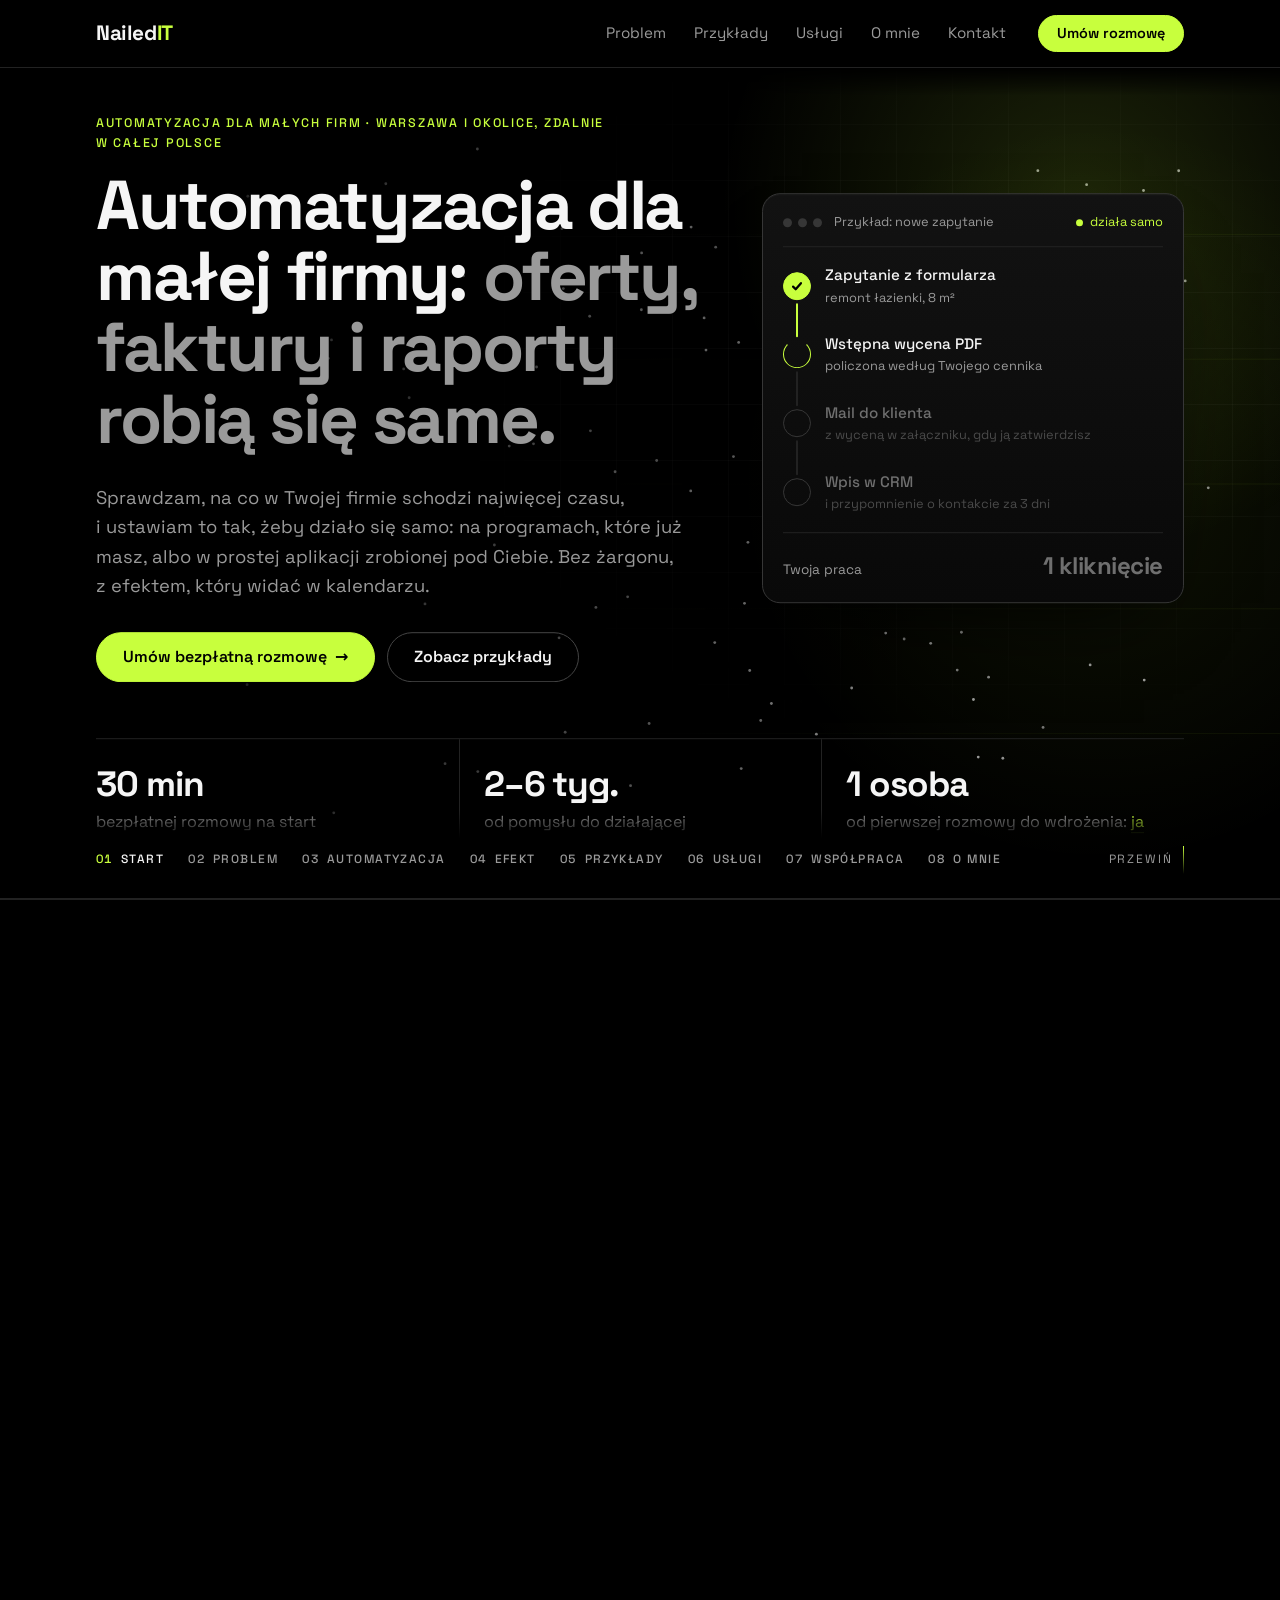
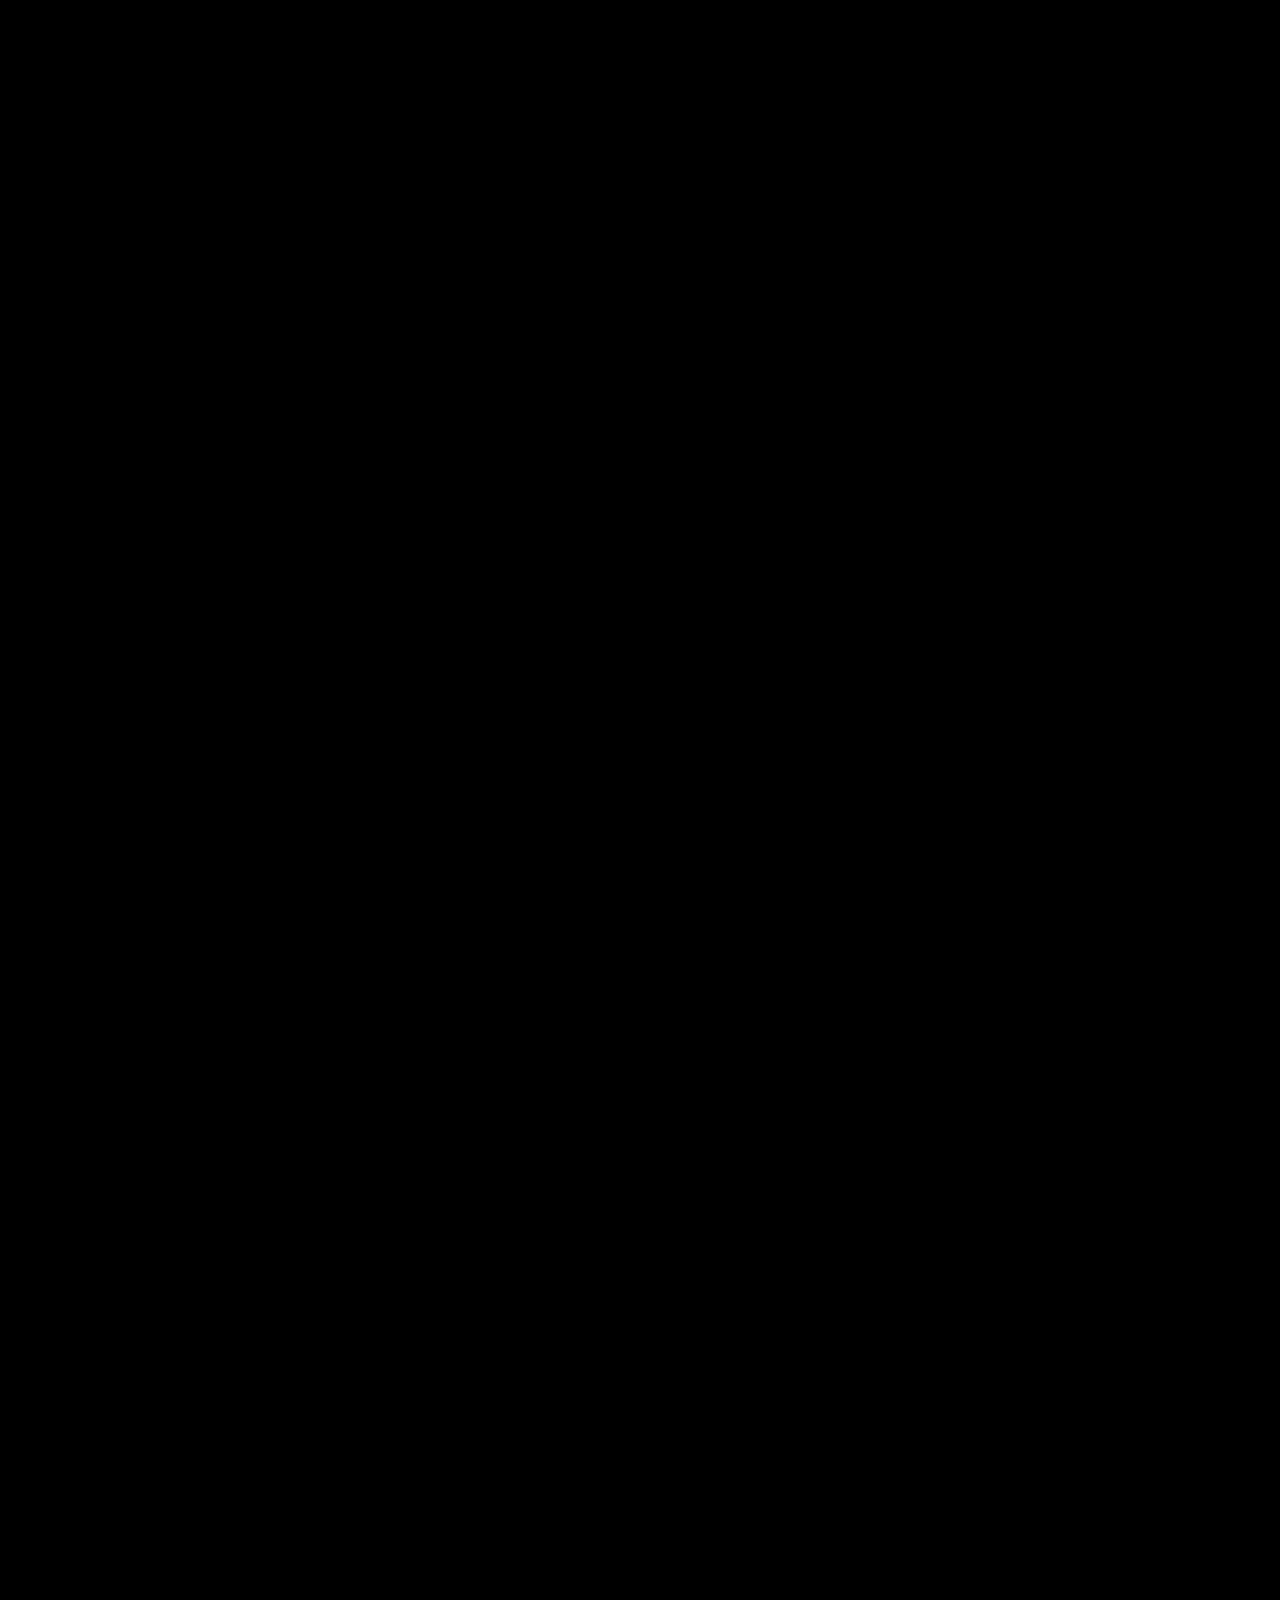
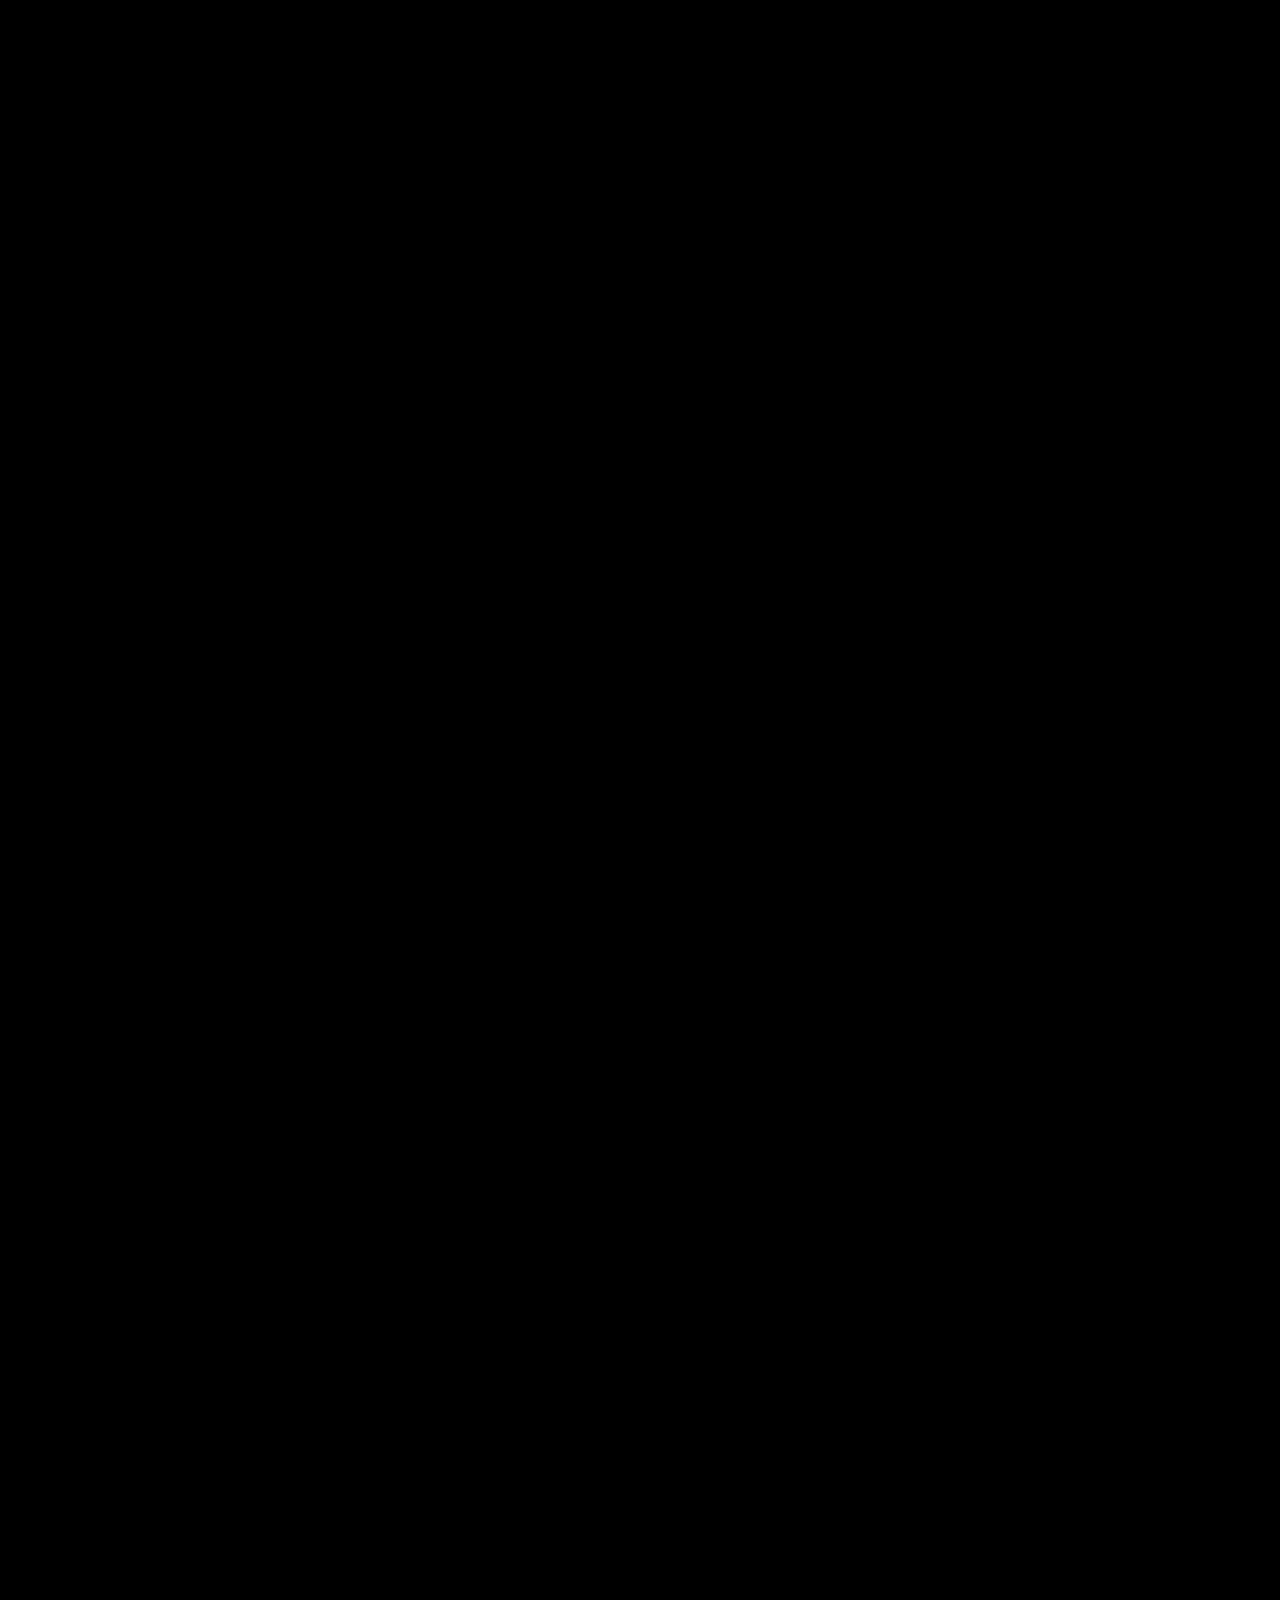
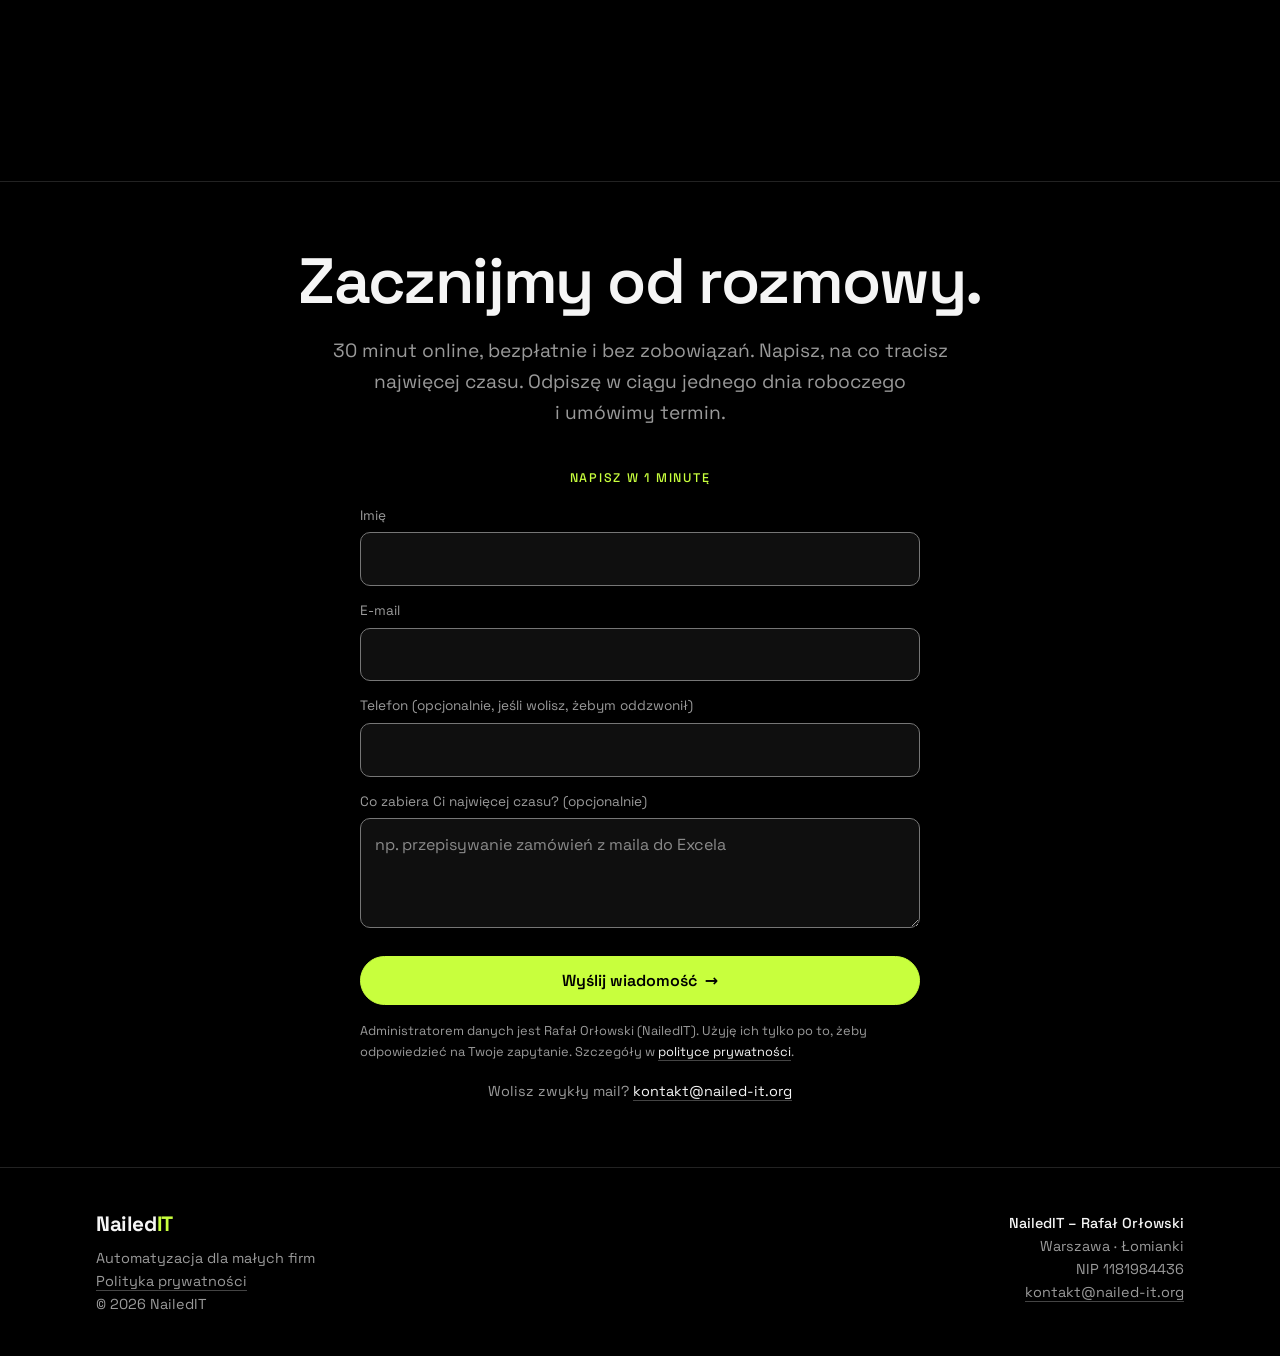
==== commit a538659f: "Pierwszy ekran w sekwencji, własne kropki dla każdego kroku, szybsze przewijanie - nagłówek strony (" ====
--- a/index.html
+++ b/index.html
@@ -63,48 +63,47 @@
   </header>
 
   <main id="tresc">
-    <section class="hero" id="start">
-      <div class="container">
-        <div class="hero-grid">
-          <div class="hero-copy">
-            <p class="eyebrow">Automatyzacja dla małych firm · Warszawa i okolice, zdalnie w całej Polsce</p>
-            <h1>Automatyzacja dla małej firmy: <em>oferty, faktury i raporty robią się same.</em></h1>
-            <p class="lead">Sprawdzam, na co w Twojej firmie schodzi najwięcej czasu, i ustawiam to tak, żeby działo się samo: na programach, które już masz, albo w prostej aplikacji zrobionej pod Ciebie. Bez żargonu, z efektem, który widać w kalendarzu.</p>
-            <div class="actions">
-              <a href="#kontakt" class="btn">Umów bezpłatną rozmowę <span class="arr" aria-hidden="true">→</span></a>
-              <a href="#przyklady" class="btn btn-ghost">Zobacz przykłady</a>
-            </div>
-          </div>
-
-          <figure class="flow" role="img" aria-label="Przykład automatyzacji: zapytanie z formularza samo zamienia się we wstępną wycenę PDF, mail do klienta i wpis w CRM. Ty tylko zatwierdzasz wycenę.">
-            <div class="flow-head">
-              <span class="flow-dots"><i></i><i></i><i></i></span>
-              <span>Przykład: nowe zapytanie</span>
-              <span class="flow-live">działa samo</span>
-            </div>
-            <ol class="flow-steps">
-              <li><span class="flow-ico"><svg viewBox="0 0 16 16"><path d="M3.5 8.5l3 3 6-7"/></svg></span><span><b>Zapytanie z formularza</b><small>remont łazienki, 8 m²</small></span></li>
-              <li><span class="flow-ico"><svg viewBox="0 0 16 16"><path d="M3.5 8.5l3 3 6-7"/></svg></span><span><b>Wstępna wycena PDF</b><small>policzona według Twojego cennika</small></span></li>
-              <li><span class="flow-ico"><svg viewBox="0 0 16 16"><path d="M3.5 8.5l3 3 6-7"/></svg></span><span><b>Mail do klienta</b><small>z wyceną w załączniku, gdy ją zatwierdzisz</small></span></li>
-              <li><span class="flow-ico"><svg viewBox="0 0 16 16"><path d="M3.5 8.5l3 3 6-7"/></svg></span><span><b>Wpis w CRM</b><small>i przypomnienie o kontakcie za 3 dni</small></span></li>
-            </ol>
-            <div class="flow-foot"><span>Twoja praca</span><b>1 kliknięcie</b></div>
-          </figure>
-        </div>
-
-        <dl class="stats">
-          <div><dt>30 min</dt><dd>bezpłatnej rozmowy na start</dd></div>
-          <div><dt><span class="nw">2–6</span> tyg.</dt><dd>od pomysłu do działającej automatyzacji</dd></div>
-          <div><dt>1 osoba</dt><dd>od pierwszej rozmowy do wdrożenia: <a href="#o-mnie">ja</a></dd></div>
-        </dl>
-      </div>
-    </section>
-
-    <section id="problem" class="story" aria-label="Od problemu do współpracy krok po kroku">
+    <section id="opowiesc" class="story" aria-label="NailedIT krok po kroku">
       <div class="story-pin">
         <canvas class="story-canvas" aria-hidden="true"></canvas>
         <div class="story-stage">
-          <article class="story-step is-active" id="krok-1">
+          <article class="story-step hero is-active" id="start">
+            <div class="container story-inner">
+              <div class="hero-grid">
+                <div class="hero-copy">
+                  <p class="eyebrow">Automatyzacja dla małych firm · Warszawa i okolice, zdalnie w całej Polsce</p>
+                  <h1>Automatyzacja dla małej firmy: <em>oferty, faktury i raporty robią się same.</em></h1>
+                  <p class="lead">Sprawdzam, na co w Twojej firmie schodzi najwięcej czasu, i ustawiam to tak, żeby działo się samo: na programach, które już masz, albo w prostej aplikacji zrobionej pod Ciebie. Bez żargonu, z efektem, który widać w kalendarzu.</p>
+                  <div class="actions">
+                    <a href="#kontakt" class="btn">Umów bezpłatną rozmowę <span class="arr" aria-hidden="true">→</span></a>
+                    <a href="#przyklady" class="btn btn-ghost">Zobacz przykłady</a>
+                  </div>
+                </div>
+
+                <figure class="flow" role="img" aria-label="Przykład automatyzacji: zapytanie z formularza samo zamienia się we wstępną wycenę PDF, mail do klienta i wpis w CRM. Ty tylko zatwierdzasz wycenę.">
+                  <div class="flow-head">
+                    <span class="flow-dots"><i></i><i></i><i></i></span>
+                    <span>Przykład: nowe zapytanie</span>
+                    <span class="flow-live">działa samo</span>
+                  </div>
+                  <ol class="flow-steps">
+                    <li><span class="flow-ico"><svg viewBox="0 0 16 16"><path d="M3.5 8.5l3 3 6-7"/></svg></span><span><b>Zapytanie z formularza</b><small>remont łazienki, 8 m²</small></span></li>
+                    <li><span class="flow-ico"><svg viewBox="0 0 16 16"><path d="M3.5 8.5l3 3 6-7"/></svg></span><span><b>Wstępna wycena PDF</b><small>policzona według Twojego cennika</small></span></li>
+                    <li><span class="flow-ico"><svg viewBox="0 0 16 16"><path d="M3.5 8.5l3 3 6-7"/></svg></span><span><b>Mail do klienta</b><small>z wyceną w załączniku, gdy ją zatwierdzisz</small></span></li>
+                    <li><span class="flow-ico"><svg viewBox="0 0 16 16"><path d="M3.5 8.5l3 3 6-7"/></svg></span><span><b>Wpis w CRM</b><small>i przypomnienie o kontakcie za 3 dni</small></span></li>
+                  </ol>
+                  <div class="flow-foot"><span>Twoja praca</span><b>1 kliknięcie</b></div>
+                </figure>
+              </div>
+
+              <dl class="stats">
+                <div><dt>30 min</dt><dd>bezpłatnej rozmowy na start</dd></div>
+                <div><dt><span class="nw">2–6</span> tyg.</dt><dd>od pomysłu do działającej automatyzacji</dd></div>
+                <div><dt>1 osoba</dt><dd>od pierwszej rozmowy do wdrożenia: <a href="#o-mnie">ja</a></dd></div>
+              </dl>
+            </div>
+          </article>
+          <article class="story-step" id="problem">
             <div class="container story-inner">
               <p class="eyebrow">Problem</p>
               <h2>Firma rośnie, a&nbsp;papierologia razem z&nbsp;nią.</h2>
@@ -250,13 +249,14 @@
         </div>
         <div class="container story-nav">
           <ol>
-            <li><a href="#krok-1" class="is-active" aria-current="step"><span>01</span> Problem</a></li>
-            <li><a href="#krok-2"><span>02</span> Automatyzacja</a></li>
-            <li><a href="#krok-3"><span>03</span> Efekt</a></li>
-            <li><a href="#przyklady"><span>04</span> Przykłady</a></li>
-            <li><a href="#uslugi"><span>05</span> Usługi</a></li>
-            <li><a href="#proces"><span>06</span> Współpraca</a></li>
-            <li><a href="#o-mnie"><span>07</span> O mnie</a></li>
+            <li><a href="#start" class="is-active" aria-current="step"><span>01</span> Start</a></li>
+            <li><a href="#problem"><span>02</span> Problem</a></li>
+            <li><a href="#krok-2"><span>03</span> Automatyzacja</a></li>
+            <li><a href="#krok-3"><span>04</span> Efekt</a></li>
+            <li><a href="#przyklady"><span>05</span> Przykłady</a></li>
+            <li><a href="#uslugi"><span>06</span> Usługi</a></li>
+            <li><a href="#proces"><span>07</span> Współpraca</a></li>
+            <li><a href="#o-mnie"><span>08</span> O mnie</a></li>
           </ol>
           <span class="story-hint" aria-hidden="true">Przewiń</span>
         </div>
--- a/style.css
+++ b/style.css
@@ -182,7 +182,7 @@
 /* Bez JS i przy ograniczonym ruchu kroki stoją jeden pod drugim jak zwykłe sekcje. */
 .story{position:relative;background:var(--bg)}
 .story-pin{position:relative}
-.story-step:not(.section){padding:72px 0;border-top:1px solid var(--line)}
+.story-step:not(.section):not(.hero){padding:72px 0;border-top:1px solid var(--line)}
 .story-step:first-child{border-top:0}
 .story-step:not(.section) h2{margin:0 0 24px;font-size:clamp(2rem,4.6vw,3.8rem);line-height:1.04;letter-spacing:-.035em;max-width:16ch;font-weight:600}
 .story-lead{font-size:1.15rem;color:var(--muted);max-width:56ch;margin:0 0 28px}
@@ -200,7 +200,7 @@
 .story.is-live .story-pin::after{content:"";position:absolute;inset:0;pointer-events:none;background:linear-gradient(90deg,rgba(0,0,0,.92) 0%,rgba(0,0,0,.55) 45%,rgba(0,0,0,0) 75%);transition:background .6s}
 .story.is-live .story-pin::before{content:"";position:absolute;width:760px;height:760px;right:-200px;top:50%;margin-top:-380px;border-radius:50%;background:radial-gradient(closest-side,rgba(200,255,61,.08),transparent);pointer-events:none}
 .story.is-live .story-canvas{display:block;position:absolute;inset:0;width:100%;height:100%;transition:opacity .8s ease}
-.story.is-dense .story-canvas{opacity:.28}
+.story.is-dense .story-canvas{opacity:.42}
 .story.is-live .story-stage{position:relative;z-index:1;flex:1;min-height:0;overflow:hidden;
   -webkit-mask-image:linear-gradient(180deg,transparent 0,#000 28px,#000 calc(100% - 28px),transparent 100%);mask-image:linear-gradient(180deg,transparent 0,#000 28px,#000 calc(100% - 28px),transparent 100%)}
 .story.is-live .story-step{position:absolute;inset:0;padding:0;border:0;background:none;opacity:0;pointer-events:none;transform:translateY(48px);filter:blur(6px);
@@ -284,7 +284,8 @@
 
 /* --- sekcje jako ekrany (strona główna, komputer) --- */
 @media (min-width:821px) and (min-height:640px){
-  .home main > section:not(.story){min-height:calc(100vh - var(--header));min-height:calc(100svh - var(--header));display:flex;align-items:center}
+  .home main > section:not(.story),.home .story:not(.is-live) .hero{min-height:calc(100vh - var(--header));min-height:calc(100svh - var(--header));display:flex;align-items:center}
+  .home .story:not(.is-live) .hero > .container{width:100%}
   .home main > section > .container{width:100%}
   .home main > .section{padding:64px 0}
   .home main > .hero{padding:48px 0}
@@ -326,12 +327,13 @@
 }
 @media (max-width:820px){
   .story.is-live .story-pin::after{background:linear-gradient(180deg,rgba(0,0,0,.6),rgba(0,0,0,.85) 30%,rgba(0,0,0,.85) 70%,rgba(0,0,0,.6))}
-  .story-step:not(.section){padding:56px 0}
+  .story-step:not(.section):not(.hero){padding:56px 0}
   .story-lead{font-size:1.05rem;margin-bottom:22px}
   .story.is-live .story-nav{padding-bottom:6px}
   .story-nav ol{gap:0 10px}
   .story-nav a{letter-spacing:.08em}
   .story-hint{display:none}
+  .story.is-live{margin-top:-45px} /* kadr od razu pod logo; pasek menu odjeżdża przy przewijaniu */
 }
 @media (max-height:640px){
   .story.is-live .story-step:not(.section) h2{font-size:clamp(1.7rem,4vw,2.6rem)}
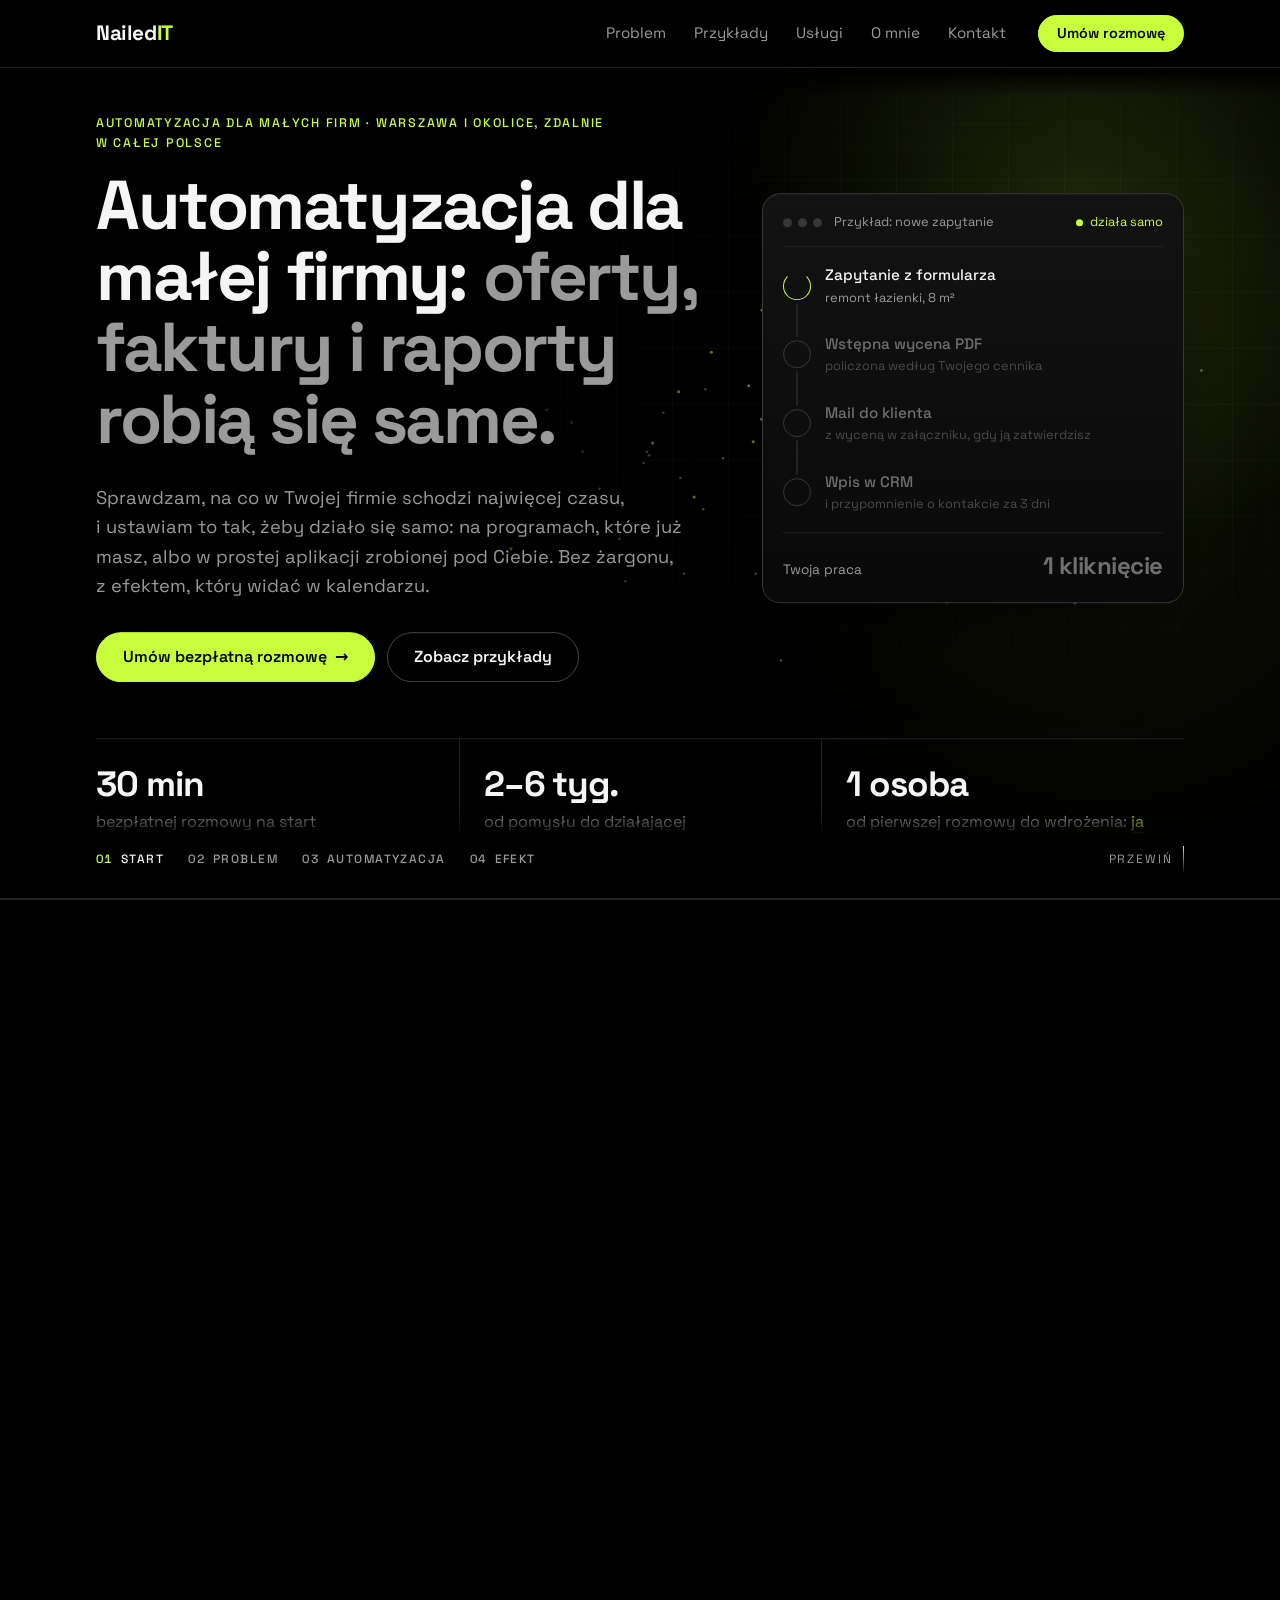
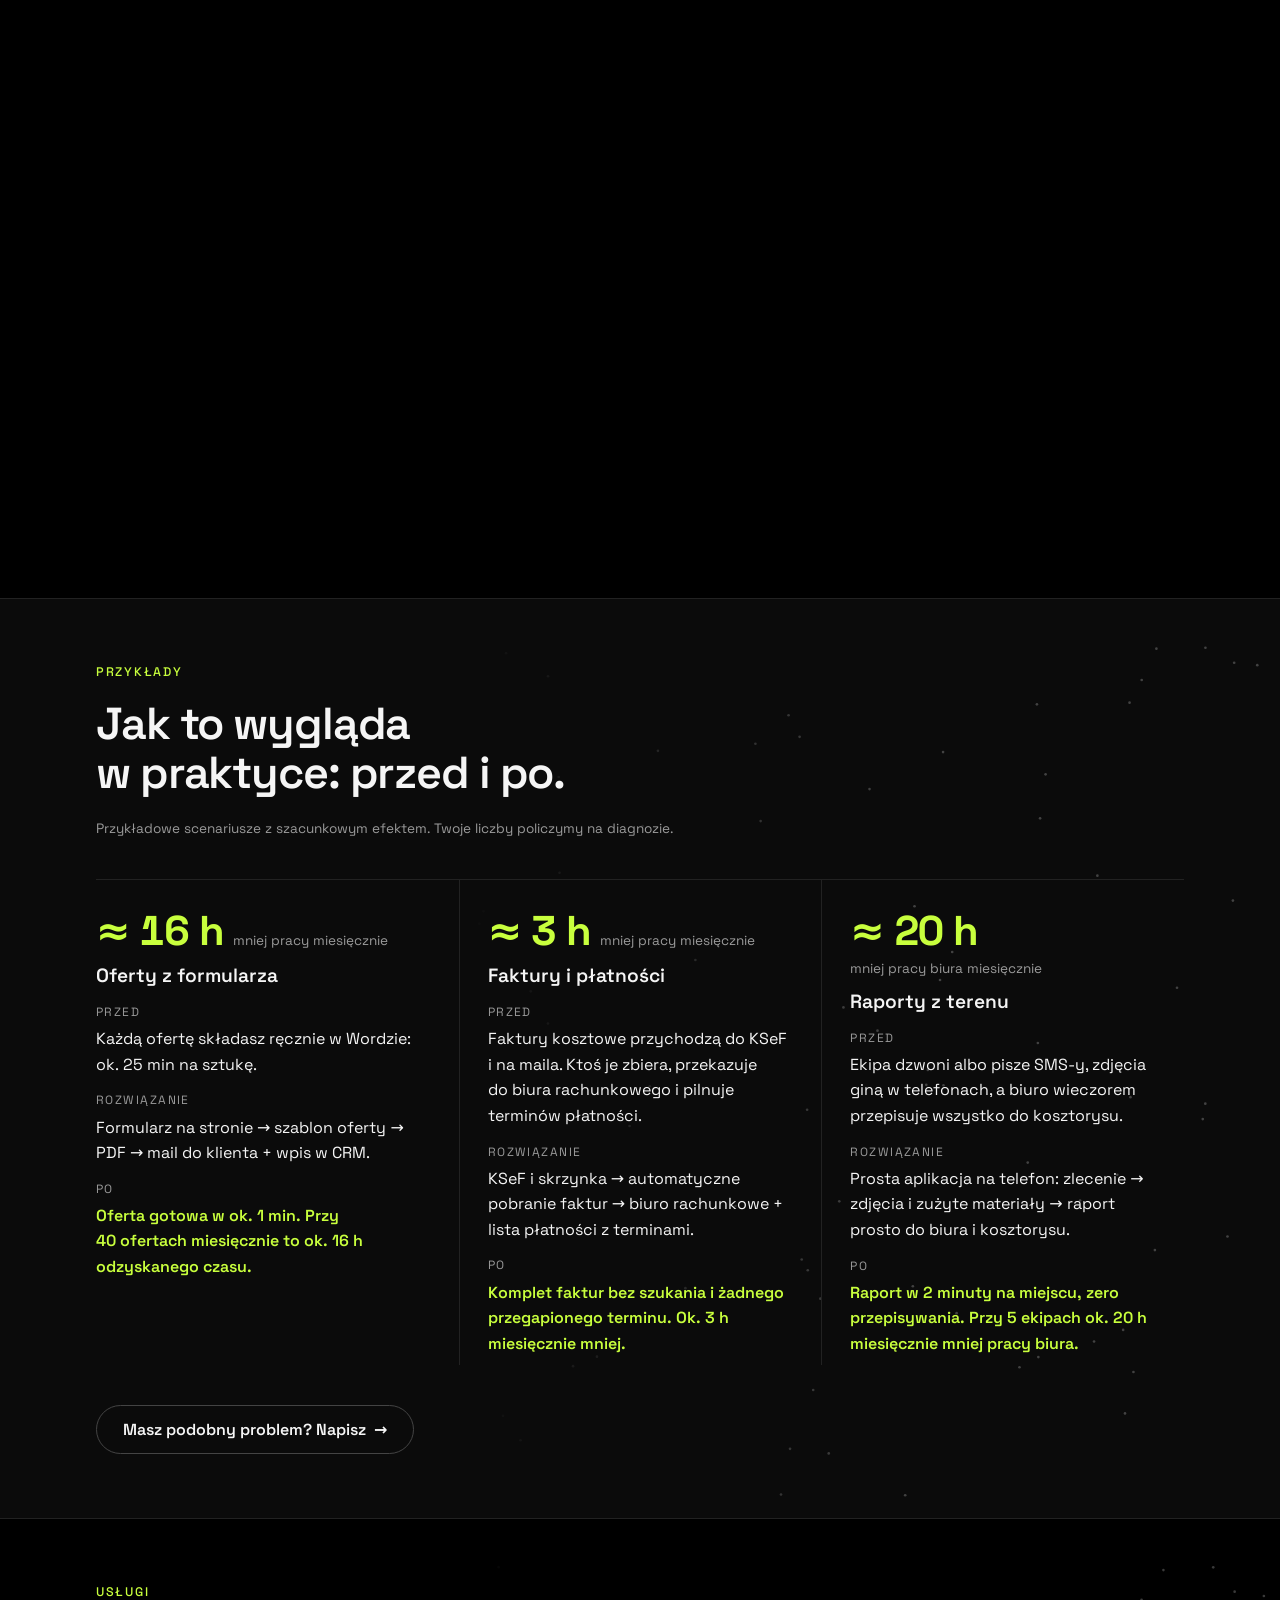
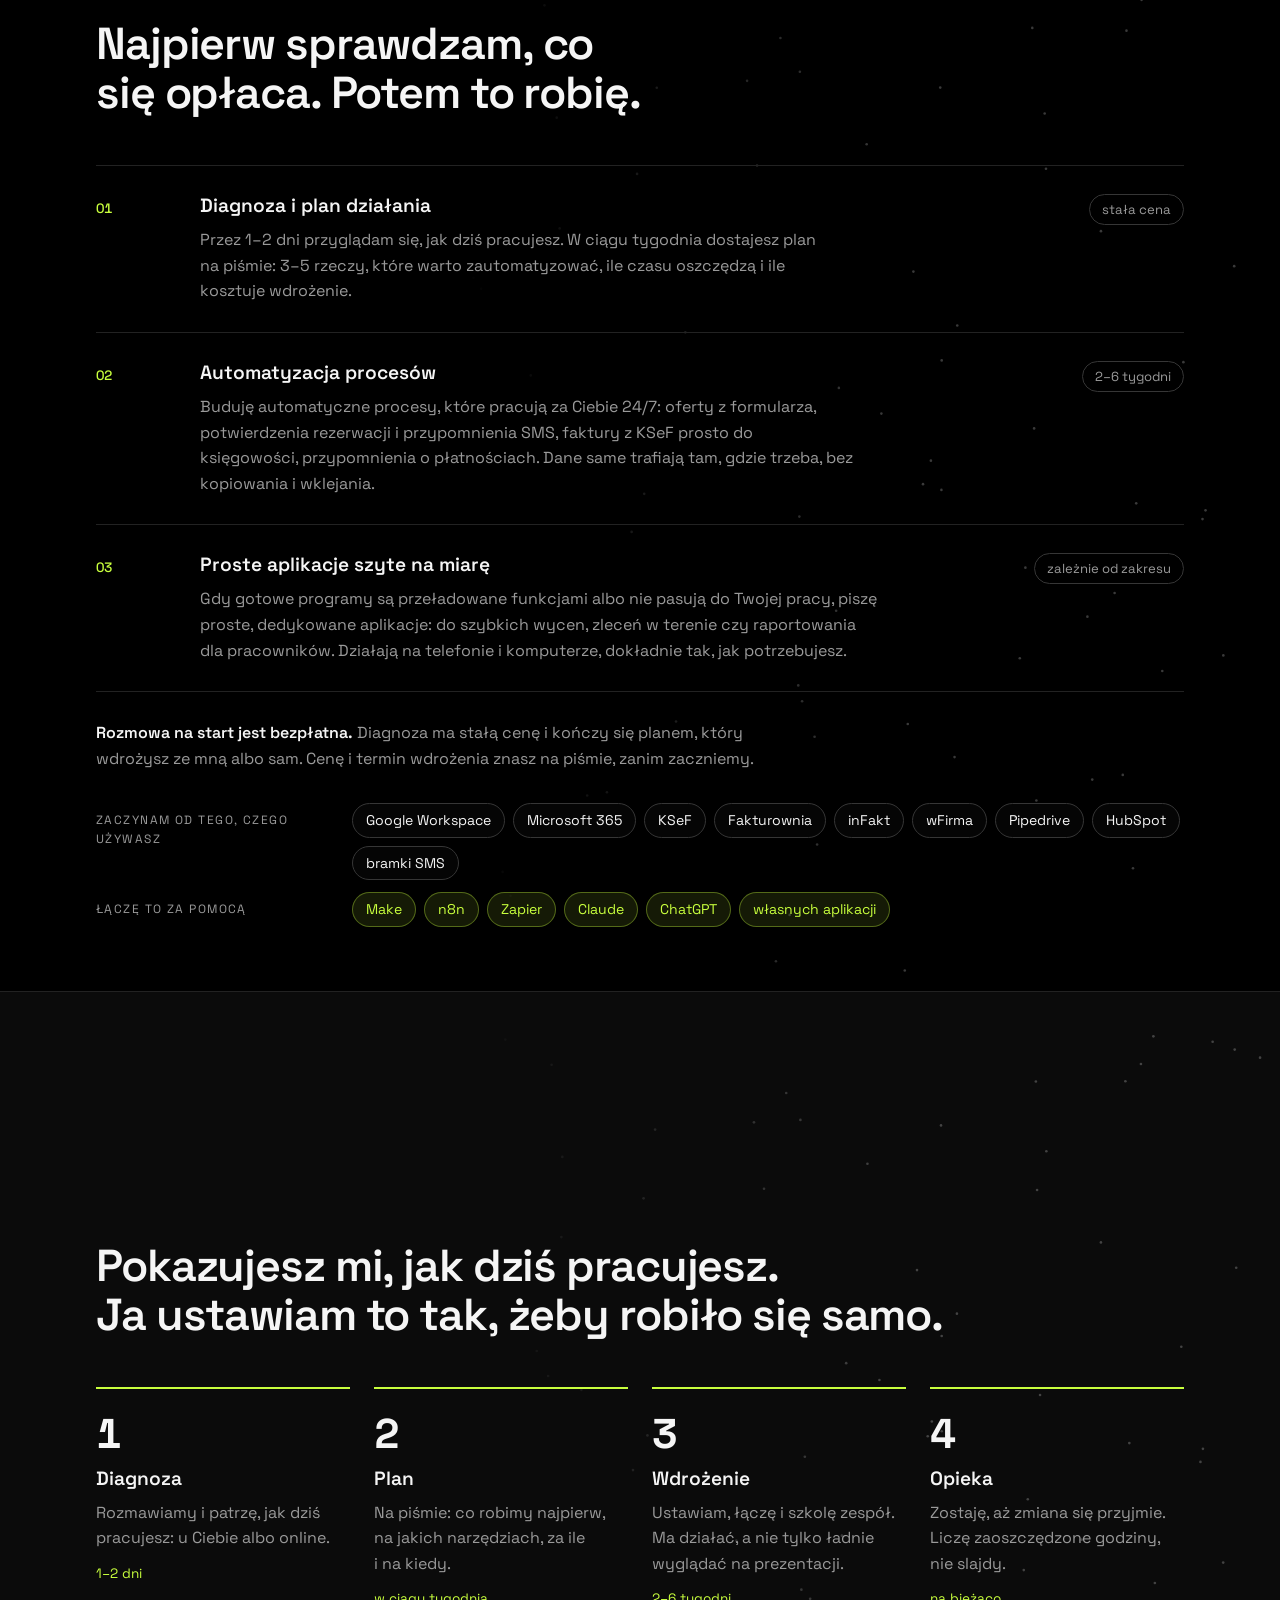
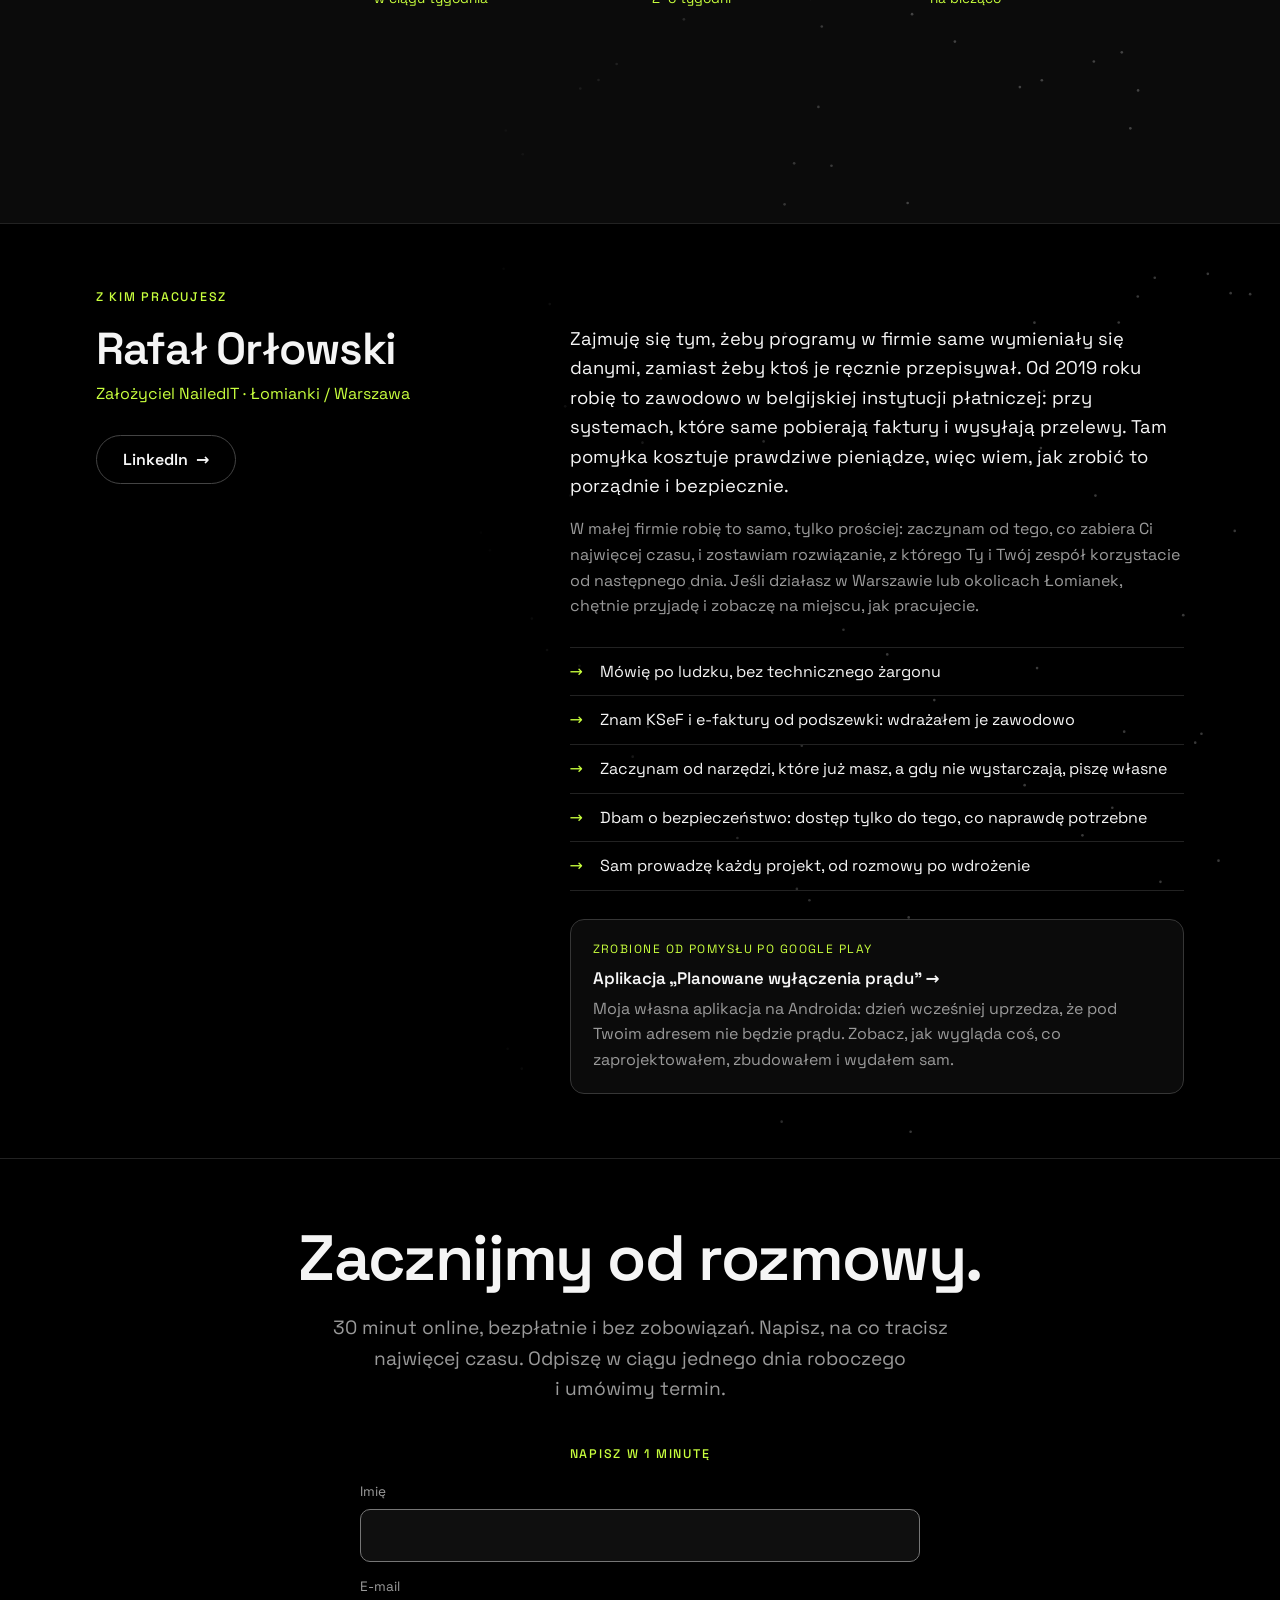
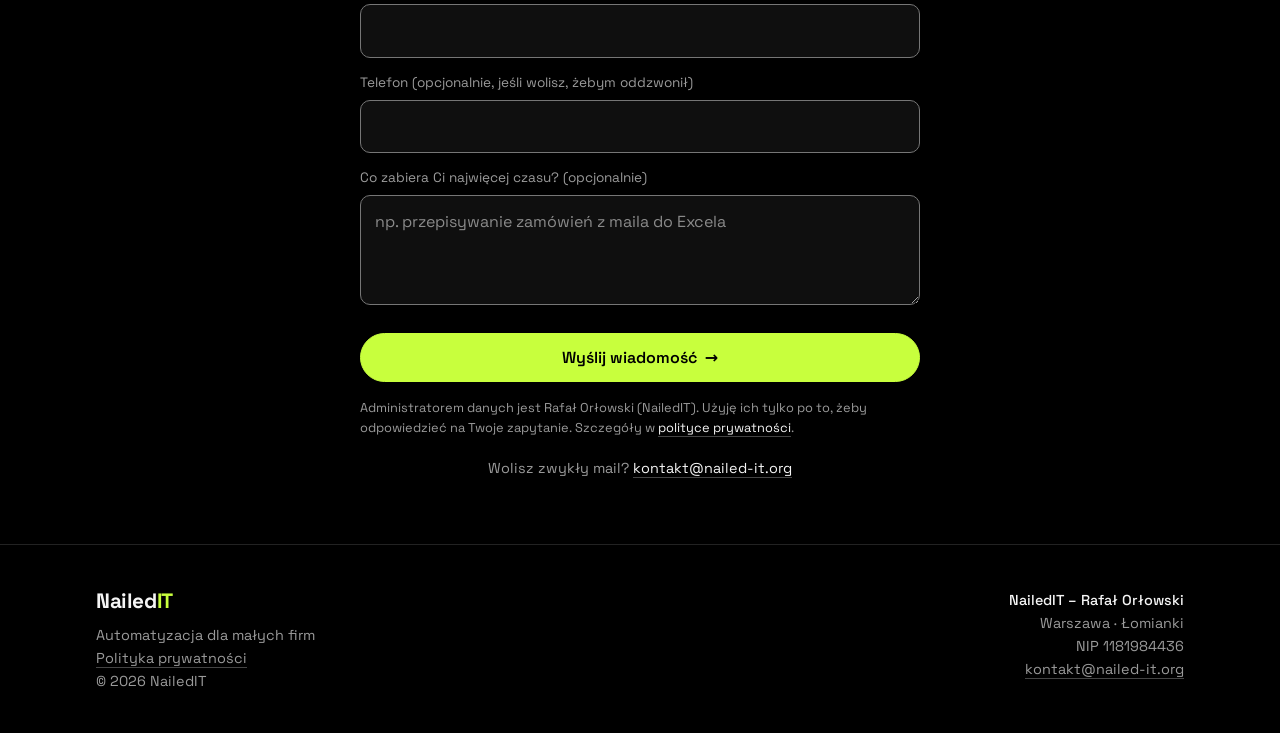
==== commit 25666b71: "Przejścia tylko dla 4 pierwszych ekranów, reszta jako zwykłe sekcje z kropkami - przypięta sekwencja" ====
--- a/index.html
+++ b/index.html
@@ -131,121 +131,6 @@
               <p class="story-more"><a href="#przyklady">Zobacz przykłady z&nbsp;szacunkowym efektem <span class="arr" aria-hidden="true">↓</span></a></p>
             </div>
           </article>
-          <article class="story-step section alt" id="przyklady">
-            <div class="container story-inner">
-              <p class="eyebrow">Przykłady</p>
-              <h2>Jak to wygląda w praktyce: przed i po.</h2>
-              <p class="note">Przykładowe scenariusze z szacunkowym efektem. Twoje liczby policzymy na diagnozie.</p>
-              <div class="cases">
-                <article class="case">
-                  <p class="kpi"><b>≈ <span data-count="16">16</span> h</b><span>mniej pracy miesięcznie</span></p>
-                  <h3>Oferty z formularza</h3>
-                  <dl>
-                    <dt>Przed</dt><dd>Każdą ofertę składasz ręcznie w Wordzie: ok. 25 min na sztukę.</dd>
-                    <dt>Rozwiązanie</dt><dd>Formularz na stronie → szablon oferty → PDF → mail do klienta + wpis w CRM.</dd>
-                    <dt>Po</dt><dd class="result">Oferta gotowa w ok. 1 min. Przy 40 ofertach miesięcznie to ok. 16 h odzyskanego czasu.</dd>
-                  </dl>
-                </article>
-                <article class="case">
-                  <p class="kpi"><b>≈ <span data-count="3">3</span> h</b><span>mniej pracy miesięcznie</span></p>
-                  <h3>Faktury i płatności</h3>
-                  <dl>
-                    <dt>Przed</dt><dd>Faktury kosztowe przychodzą do KSeF i na maila. Ktoś je zbiera, przekazuje do biura rachunkowego i pilnuje terminów płatności.</dd>
-                    <dt>Rozwiązanie</dt><dd>KSeF i skrzynka → automatyczne pobranie faktur → biuro rachunkowe + lista płatności z terminami.</dd>
-                    <dt>Po</dt><dd class="result">Komplet faktur bez szukania i żadnego przegapionego terminu. Ok. 3 h miesięcznie mniej.</dd>
-                  </dl>
-                </article>
-                <article class="case">
-                  <p class="kpi"><b>≈ <span data-count="20">20</span> h</b><span>mniej pracy biura miesięcznie</span></p>
-                  <h3>Raporty z terenu</h3>
-                  <dl>
-                    <dt>Przed</dt><dd>Ekipa dzwoni albo pisze SMS-y, zdjęcia giną w telefonach, a biuro wieczorem przepisuje wszystko do kosztorysu.</dd>
-                    <dt>Rozwiązanie</dt><dd>Prosta aplikacja na telefon: zlecenie → zdjęcia i zużyte materiały → raport prosto do biura i kosztorysu.</dd>
-                    <dt>Po</dt><dd class="result">Raport w 2 minuty na miejscu, zero przepisywania. Przy 5 ekipach ok. 20 h miesięcznie mniej pracy biura.</dd>
-                  </dl>
-                </article>
-              </div>
-              <p class="cases-cta"><a href="#kontakt" class="btn btn-ghost">Masz podobny problem? Napisz <span class="arr" aria-hidden="true">→</span></a></p>
-            </div>
-          </article>
-          <article class="story-step section" id="uslugi">
-            <div class="container story-inner">
-              <p class="eyebrow">Usługi</p>
-              <h2>Najpierw sprawdzam, co się opłaca. Potem to robię.</h2>
-              <div class="services">
-                <article class="service">
-                  <span class="num">01</span>
-                  <div><h3>Diagnoza i plan działania</h3><p>Przez <span class="nw">1–2</span> dni przyglądam się, jak dziś pracujesz. W ciągu tygodnia dostajesz plan na piśmie: <span class="nw">3–5</span> rzeczy, które warto zautomatyzować, ile czasu oszczędzą i ile kosztuje wdrożenie.</p></div>
-                  <span class="tag">stała cena</span>
-                </article>
-                <article class="service">
-                  <span class="num">02</span>
-                  <div><h3>Automatyzacja procesów</h3><p>Buduję automatyczne procesy, które pracują za Ciebie 24/7: oferty z formularza, potwierdzenia rezerwacji i przypomnienia SMS, faktury z KSeF prosto do księgowości, przypomnienia o płatnościach. Dane same trafiają tam, gdzie trzeba, bez kopiowania i wklejania.</p></div>
-                  <span class="tag"><span class="nw">2–6</span> tygodni</span>
-                </article>
-                <article class="service">
-                  <span class="num">03</span>
-                  <div><h3>Proste aplikacje szyte na miarę</h3><p>Gdy gotowe programy są przeładowane funkcjami albo nie pasują do Twojej pracy, piszę proste, dedykowane aplikacje: do szybkich wycen, zleceń w terenie czy raportowania dla pracowników. Działają na telefonie i komputerze, dokładnie tak, jak potrzebujesz.</p></div>
-                  <span class="tag">zależnie od zakresu</span>
-                </article>
-              </div>
-              <p class="price-note"><strong>Rozmowa na start jest bezpłatna.</strong> Diagnoza ma stałą cenę i kończy się planem, który wdrożysz ze mną albo sam. Cenę i termin wdrożenia znasz na piśmie, zanim zaczniemy.</p>
-              <div class="tools">
-                <div class="tools-row">
-                  <span class="tools-label">Zaczynam od tego, czego używasz</span>
-                  <ul class="chips">
-                    <li>Google Workspace</li><li>Microsoft 365</li><li>KSeF</li><li>Fakturownia</li><li>inFakt</li><li>wFirma</li><li>Pipedrive</li><li>HubSpot</li><li>bramki SMS</li>
-                  </ul>
-                </div>
-                <div class="tools-row">
-                  <span class="tools-label">Łączę to za pomocą</span>
-                  <ul class="chips chips-accent">
-                    <li>Make</li><li>n8n</li><li>Zapier</li><li>Claude</li><li>ChatGPT</li><li>własnych aplikacji</li>
-                  </ul>
-                </div>
-              </div>
-            </div>
-          </article>
-          <article class="story-step section alt" id="proces">
-            <div class="container story-inner">
-              <p class="eyebrow">Jak wygląda współpraca</p>
-              <h2 class="wide">Pokazujesz mi, jak dziś pracujesz.<br>Ja ustawiam to tak, żeby robiło się samo.</h2>
-              <ol class="steps">
-                <li><span class="num">1</span><h3>Diagnoza</h3><p>Rozmawiamy i patrzę, jak dziś pracujesz: u Ciebie albo online.</p><small><span class="nw">1–2</span> dni</small></li>
-                <li><span class="num">2</span><h3>Plan</h3><p>Na piśmie: co robimy najpierw, na jakich narzędziach, za ile i na kiedy.</p><small>w ciągu tygodnia</small></li>
-                <li><span class="num">3</span><h3>Wdrożenie</h3><p>Ustawiam, łączę i szkolę zespół. Ma działać, a nie tylko ładnie wyglądać na prezentacji.</p><small><span class="nw">2–6</span> tygodni</small></li>
-                <li><span class="num">4</span><h3>Opieka</h3><p>Zostaję, aż zmiana się przyjmie. Liczę zaoszczędzone godziny, nie slajdy.</p><small>na bieżąco</small></li>
-              </ol>
-            </div>
-          </article>
-          <article class="story-step section" id="o-mnie">
-            <div class="container story-inner">
-              <p class="eyebrow">Z kim pracujesz</p>
-              <div class="about">
-                <div class="about-head">
-                  <h2>Rafał Orłowski</h2>
-                  <p class="role">Założyciel NailedIT · Łomianki / Warszawa</p>
-                  <a href="https://www.linkedin.com/in/orlowskira" class="btn btn-ghost" target="_blank" rel="noopener">LinkedIn <span class="arr" aria-hidden="true">→</span></a>
-                </div>
-                <div class="about-text">
-                  <p>Zajmuję się tym, żeby programy w firmie same wymieniały się danymi, zamiast żeby ktoś je ręcznie przepisywał. Od 2019 roku robię to zawodowo w belgijskiej instytucji płatniczej: przy systemach, które same pobierają faktury i wysyłają przelewy. Tam pomyłka kosztuje prawdziwe pieniądze, więc wiem, jak zrobić to porządnie i bezpiecznie.</p>
-                  <p>W małej firmie robię to samo, tylko prościej: zaczynam od tego, co zabiera Ci najwięcej czasu, i zostawiam rozwiązanie, z którego Ty i Twój zespół korzystacie od następnego dnia. Jeśli działasz w Warszawie lub okolicach Łomianek, chętnie przyjadę i zobaczę na miejscu, jak pracujecie.</p>
-                  <ul class="facts">
-                    <li>Mówię po ludzku, bez technicznego żargonu</li>
-                    <li>Znam KSeF i <span class="nw">e-faktury</span> od podszewki: wdrażałem je zawodowo</li>
-                    <li>Zaczynam od narzędzi, które już masz, a gdy nie wystarczają, piszę własne</li>
-                    <li>Dbam o bezpieczeństwo: dostęp tylko do tego, co naprawdę potrzebne</li>
-                    <li>Sam prowadzę każdy projekt, od rozmowy po wdrożenie</li>
-                  </ul>
-                  <a class="proof" href="wylaczenia-pradu/">
-                    <span class="proof-label">Zrobione od pomysłu po Google Play</span>
-                    <strong>Aplikacja „Planowane wyłączenia prądu” <span class="arr" aria-hidden="true">→</span></strong>
-                    <span class="proof-text">Moja własna aplikacja na Androida: dzień wcześniej uprzedza, że pod Twoim adresem nie będzie prądu. Zobacz, jak wygląda coś, co zaprojektowałem, zbudowałem i wydałem sam.</span>
-                  </a>
-                </div>
-              </div>
-            </div>
-          </article>
         </div>
         <div class="container story-nav">
           <ol>
@@ -253,14 +138,133 @@
             <li><a href="#problem"><span>02</span> Problem</a></li>
             <li><a href="#krok-2"><span>03</span> Automatyzacja</a></li>
             <li><a href="#krok-3"><span>04</span> Efekt</a></li>
-            <li><a href="#przyklady"><span>05</span> Przykłady</a></li>
-            <li><a href="#uslugi"><span>06</span> Usługi</a></li>
-            <li><a href="#proces"><span>07</span> Współpraca</a></li>
-            <li><a href="#o-mnie"><span>08</span> O mnie</a></li>
           </ol>
           <span class="story-hint" aria-hidden="true">Przewiń</span>
         </div>
         <div class="story-bar" aria-hidden="true"><i></i></div>
+      </div>
+    </section>
+
+    <section id="przyklady" class="section alt has-dots">
+      <canvas class="sec-dots" data-layout="4" aria-hidden="true"></canvas>
+      <div class="container">
+        <p class="eyebrow">Przykłady</p>
+        <h2>Jak to wygląda w praktyce: przed i po.</h2>
+        <p class="note">Przykładowe scenariusze z szacunkowym efektem. Twoje liczby policzymy na diagnozie.</p>
+        <div class="cases">
+          <article class="case">
+            <p class="kpi"><b>≈ <span data-count="16">16</span> h</b><span>mniej pracy miesięcznie</span></p>
+            <h3>Oferty z formularza</h3>
+            <dl>
+              <dt>Przed</dt><dd>Każdą ofertę składasz ręcznie w Wordzie: ok. 25 min na sztukę.</dd>
+              <dt>Rozwiązanie</dt><dd>Formularz na stronie → szablon oferty → PDF → mail do klienta + wpis w CRM.</dd>
+              <dt>Po</dt><dd class="result">Oferta gotowa w ok. 1 min. Przy 40 ofertach miesięcznie to ok. 16 h odzyskanego czasu.</dd>
+            </dl>
+          </article>
+          <article class="case">
+            <p class="kpi"><b>≈ <span data-count="3">3</span> h</b><span>mniej pracy miesięcznie</span></p>
+            <h3>Faktury i płatności</h3>
+            <dl>
+              <dt>Przed</dt><dd>Faktury kosztowe przychodzą do KSeF i na maila. Ktoś je zbiera, przekazuje do biura rachunkowego i pilnuje terminów płatności.</dd>
+              <dt>Rozwiązanie</dt><dd>KSeF i skrzynka → automatyczne pobranie faktur → biuro rachunkowe + lista płatności z terminami.</dd>
+              <dt>Po</dt><dd class="result">Komplet faktur bez szukania i żadnego przegapionego terminu. Ok. 3 h miesięcznie mniej.</dd>
+            </dl>
+          </article>
+          <article class="case">
+            <p class="kpi"><b>≈ <span data-count="20">20</span> h</b><span>mniej pracy biura miesięcznie</span></p>
+            <h3>Raporty z terenu</h3>
+            <dl>
+              <dt>Przed</dt><dd>Ekipa dzwoni albo pisze SMS-y, zdjęcia giną w telefonach, a biuro wieczorem przepisuje wszystko do kosztorysu.</dd>
+              <dt>Rozwiązanie</dt><dd>Prosta aplikacja na telefon: zlecenie → zdjęcia i zużyte materiały → raport prosto do biura i kosztorysu.</dd>
+              <dt>Po</dt><dd class="result">Raport w 2 minuty na miejscu, zero przepisywania. Przy 5 ekipach ok. 20 h miesięcznie mniej pracy biura.</dd>
+            </dl>
+          </article>
+        </div>
+        <p class="cases-cta"><a href="#kontakt" class="btn btn-ghost">Masz podobny problem? Napisz <span class="arr" aria-hidden="true">→</span></a></p>
+      </div>
+    </section>
+
+    <section id="uslugi" class="section has-dots">
+      <canvas class="sec-dots" data-layout="5" aria-hidden="true"></canvas>
+      <div class="container">
+        <p class="eyebrow">Usługi</p>
+        <h2>Najpierw sprawdzam, co się opłaca. Potem to robię.</h2>
+        <div class="services">
+          <article class="service">
+            <span class="num">01</span>
+            <div><h3>Diagnoza i plan działania</h3><p>Przez <span class="nw">1–2</span> dni przyglądam się, jak dziś pracujesz. W ciągu tygodnia dostajesz plan na piśmie: <span class="nw">3–5</span> rzeczy, które warto zautomatyzować, ile czasu oszczędzą i ile kosztuje wdrożenie.</p></div>
+            <span class="tag">stała cena</span>
+          </article>
+          <article class="service">
+            <span class="num">02</span>
+            <div><h3>Automatyzacja procesów</h3><p>Buduję automatyczne procesy, które pracują za Ciebie 24/7: oferty z formularza, potwierdzenia rezerwacji i przypomnienia SMS, faktury z KSeF prosto do księgowości, przypomnienia o płatnościach. Dane same trafiają tam, gdzie trzeba, bez kopiowania i wklejania.</p></div>
+            <span class="tag"><span class="nw">2–6</span> tygodni</span>
+          </article>
+          <article class="service">
+            <span class="num">03</span>
+            <div><h3>Proste aplikacje szyte na miarę</h3><p>Gdy gotowe programy są przeładowane funkcjami albo nie pasują do Twojej pracy, piszę proste, dedykowane aplikacje: do szybkich wycen, zleceń w terenie czy raportowania dla pracowników. Działają na telefonie i komputerze, dokładnie tak, jak potrzebujesz.</p></div>
+            <span class="tag">zależnie od zakresu</span>
+          </article>
+        </div>
+        <p class="price-note"><strong>Rozmowa na start jest bezpłatna.</strong> Diagnoza ma stałą cenę i kończy się planem, który wdrożysz ze mną albo sam. Cenę i termin wdrożenia znasz na piśmie, zanim zaczniemy.</p>
+        <div class="tools">
+          <div class="tools-row">
+            <span class="tools-label">Zaczynam od tego, czego używasz</span>
+            <ul class="chips">
+              <li>Google Workspace</li><li>Microsoft 365</li><li>KSeF</li><li>Fakturownia</li><li>inFakt</li><li>wFirma</li><li>Pipedrive</li><li>HubSpot</li><li>bramki SMS</li>
+            </ul>
+          </div>
+          <div class="tools-row">
+            <span class="tools-label">Łączę to za pomocą</span>
+            <ul class="chips chips-accent">
+              <li>Make</li><li>n8n</li><li>Zapier</li><li>Claude</li><li>ChatGPT</li><li>własnych aplikacji</li>
+            </ul>
+          </div>
+        </div>
+      </div>
+    </section>
+
+    <section id="proces" class="section alt has-dots">
+      <canvas class="sec-dots" data-layout="6" aria-hidden="true"></canvas>
+      <div class="container">
+        <p class="eyebrow">Jak wygląda współpraca</p>
+        <h2 class="wide">Pokazujesz mi, jak dziś pracujesz.<br>Ja ustawiam to tak, żeby robiło się samo.</h2>
+        <ol class="steps">
+          <li><span class="num">1</span><h3>Diagnoza</h3><p>Rozmawiamy i patrzę, jak dziś pracujesz: u Ciebie albo online.</p><small><span class="nw">1–2</span> dni</small></li>
+          <li><span class="num">2</span><h3>Plan</h3><p>Na piśmie: co robimy najpierw, na jakich narzędziach, za ile i na kiedy.</p><small>w ciągu tygodnia</small></li>
+          <li><span class="num">3</span><h3>Wdrożenie</h3><p>Ustawiam, łączę i szkolę zespół. Ma działać, a nie tylko ładnie wyglądać na prezentacji.</p><small><span class="nw">2–6</span> tygodni</small></li>
+          <li><span class="num">4</span><h3>Opieka</h3><p>Zostaję, aż zmiana się przyjmie. Liczę zaoszczędzone godziny, nie slajdy.</p><small>na bieżąco</small></li>
+        </ol>
+      </div>
+    </section>
+
+    <section id="o-mnie" class="section has-dots">
+      <canvas class="sec-dots" data-layout="7" aria-hidden="true"></canvas>
+      <div class="container">
+        <p class="eyebrow">Z kim pracujesz</p>
+        <div class="about">
+          <div class="about-head">
+            <h2>Rafał Orłowski</h2>
+            <p class="role">Założyciel NailedIT · Łomianki / Warszawa</p>
+            <a href="https://www.linkedin.com/in/orlowskira" class="btn btn-ghost" target="_blank" rel="noopener">LinkedIn <span class="arr" aria-hidden="true">→</span></a>
+          </div>
+          <div class="about-text">
+            <p>Zajmuję się tym, żeby programy w firmie same wymieniały się danymi, zamiast żeby ktoś je ręcznie przepisywał. Od 2019 roku robię to zawodowo w belgijskiej instytucji płatniczej: przy systemach, które same pobierają faktury i wysyłają przelewy. Tam pomyłka kosztuje prawdziwe pieniądze, więc wiem, jak zrobić to porządnie i bezpiecznie.</p>
+            <p>W małej firmie robię to samo, tylko prościej: zaczynam od tego, co zabiera Ci najwięcej czasu, i zostawiam rozwiązanie, z którego Ty i Twój zespół korzystacie od następnego dnia. Jeśli działasz w Warszawie lub okolicach Łomianek, chętnie przyjadę i zobaczę na miejscu, jak pracujecie.</p>
+            <ul class="facts">
+              <li>Mówię po ludzku, bez technicznego żargonu</li>
+              <li>Znam KSeF i <span class="nw">e-faktury</span> od podszewki: wdrażałem je zawodowo</li>
+              <li>Zaczynam od narzędzi, które już masz, a gdy nie wystarczają, piszę własne</li>
+              <li>Dbam o bezpieczeństwo: dostęp tylko do tego, co naprawdę potrzebne</li>
+              <li>Sam prowadzę każdy projekt, od rozmowy po wdrożenie</li>
+            </ul>
+            <a class="proof" href="wylaczenia-pradu/">
+              <span class="proof-label">Zrobione od pomysłu po Google Play</span>
+              <strong>Aplikacja „Planowane wyłączenia prądu” <span class="arr" aria-hidden="true">→</span></strong>
+              <span class="proof-text">Moja własna aplikacja na Androida: dzień wcześniej uprzedza, że pod Twoim adresem nie będzie prądu. Zobacz, jak wygląda coś, co zaprojektowałem, zbudowałem i wydałem sam.</span>
+            </a>
+          </div>
+        </div>
       </div>
     </section>
 
--- a/style.css
+++ b/style.css
@@ -234,6 +234,15 @@
   .story-nav a:not(.is-active) span{font-size:.75rem}
 }
 
+/* kropki w tle sekcji pod opowieścią (rysuje main.js; na telefonie ukryte) */
+.has-dots{position:relative;overflow:hidden}
+.has-dots > .container{position:relative;z-index:1}
+.sec-dots{display:none}
+@media (min-width:821px){
+  .js .sec-dots{display:block;position:absolute;inset:0;width:100%;height:100%;pointer-events:none;opacity:.45;
+    -webkit-mask-image:linear-gradient(90deg,transparent 35%,#000 70%);mask-image:linear-gradient(90deg,transparent 35%,#000 70%)}
+}
+
 /* --- kontakt --- */
 .cta{text-align:center}
 .cta h2{margin:0 auto 20px;font-size:clamp(2.2rem,5vw,4rem);max-width:none}
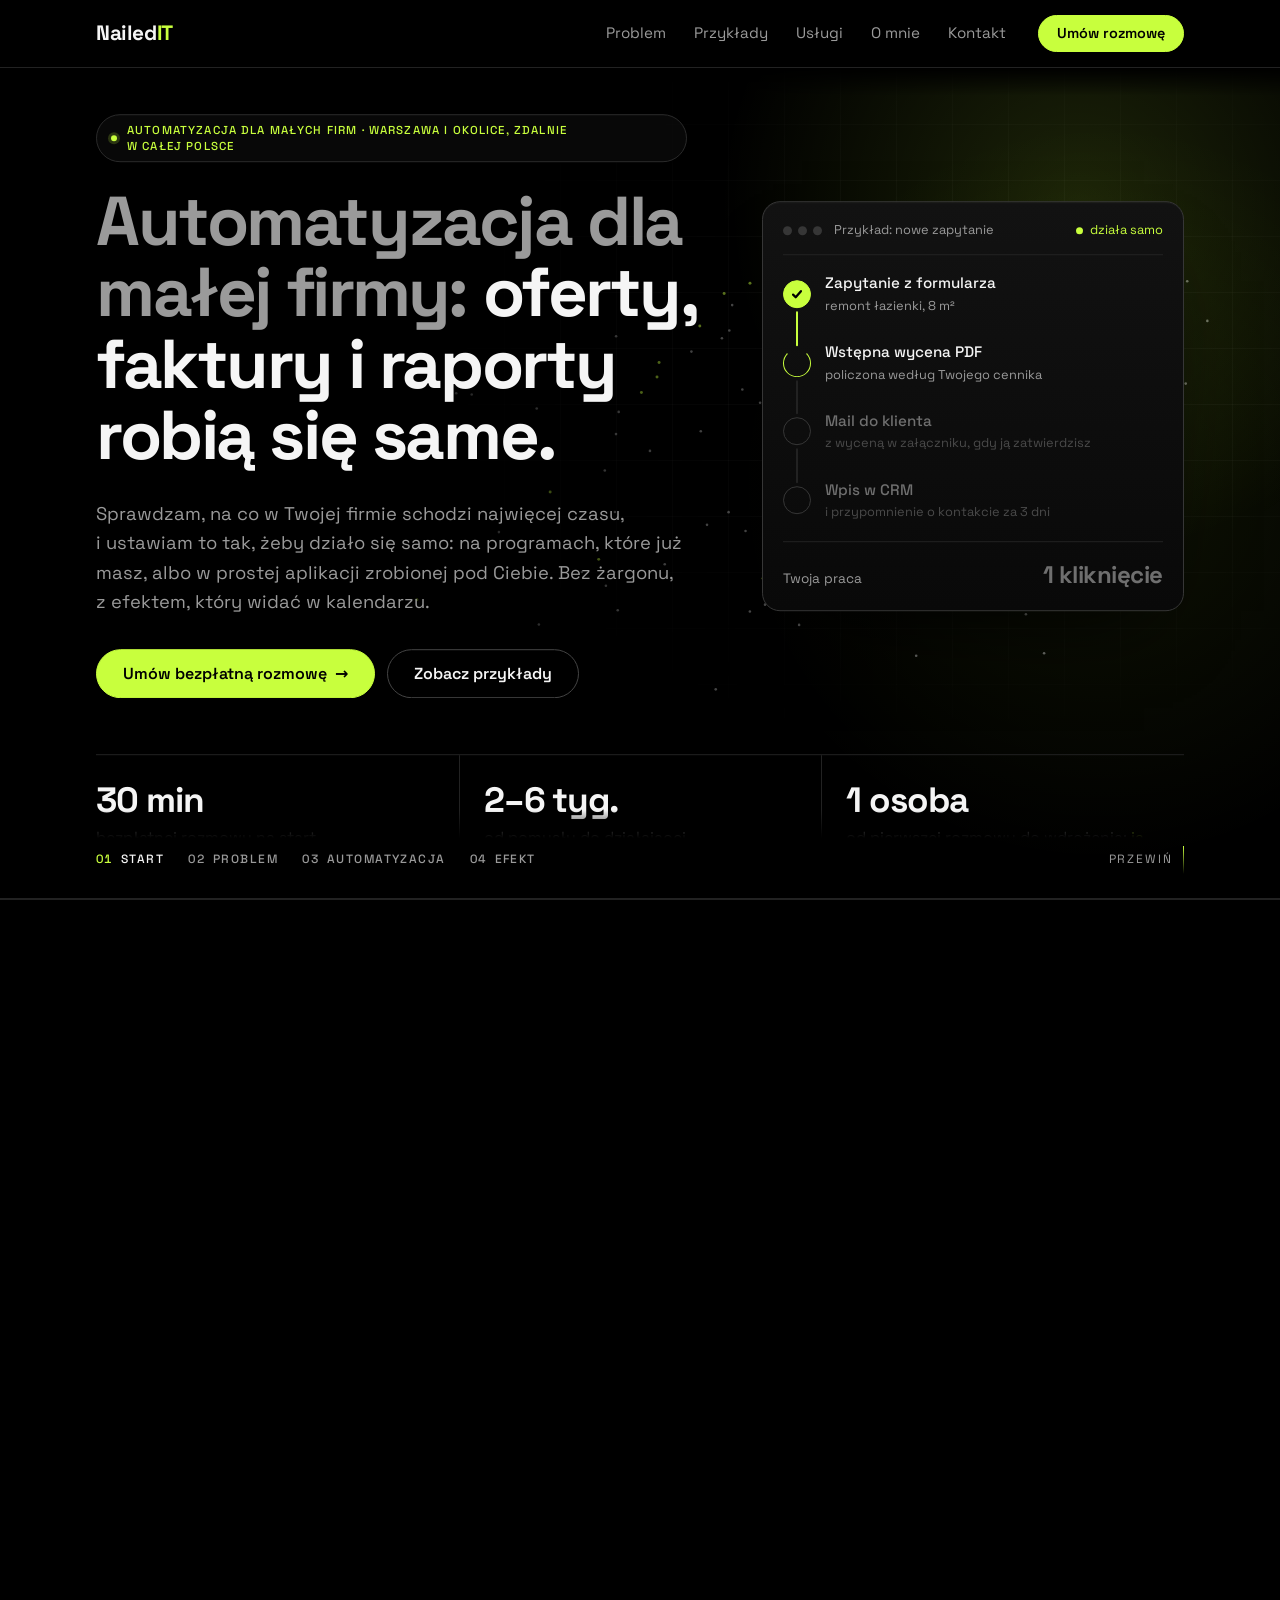
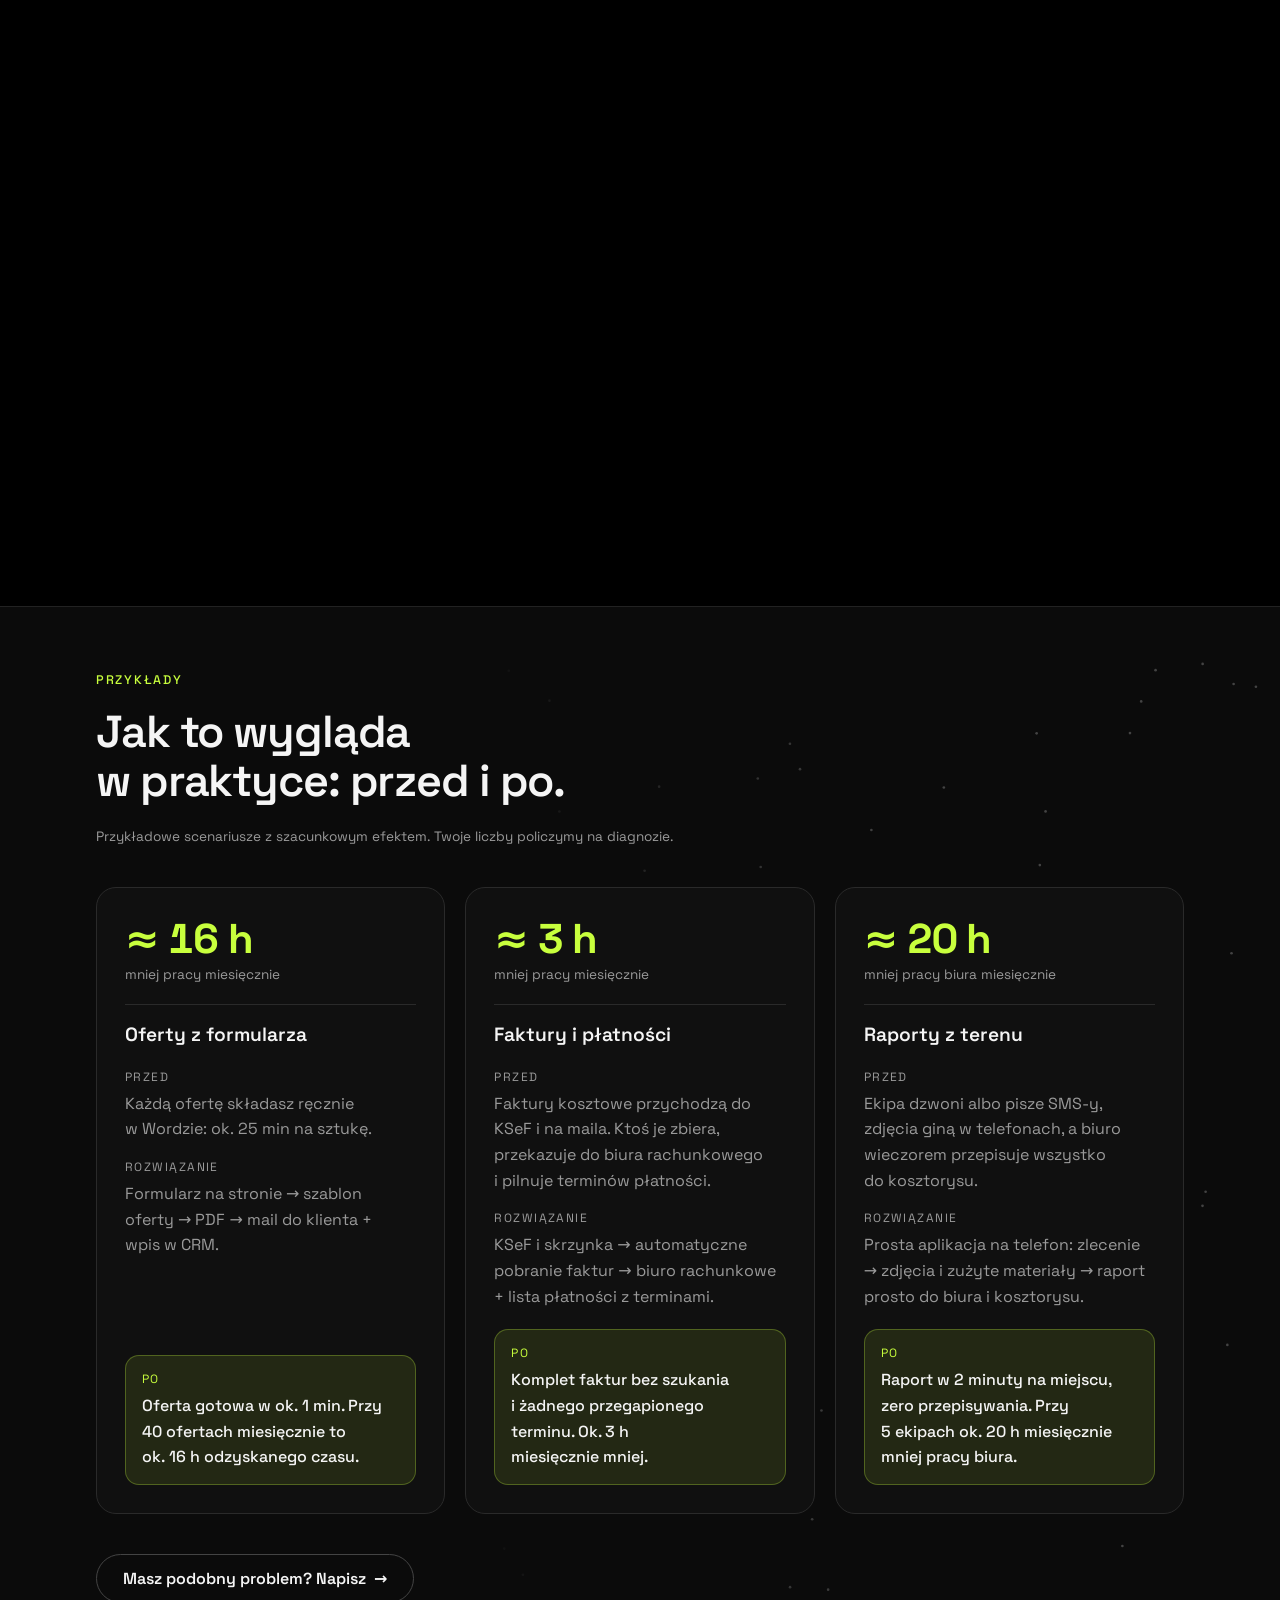
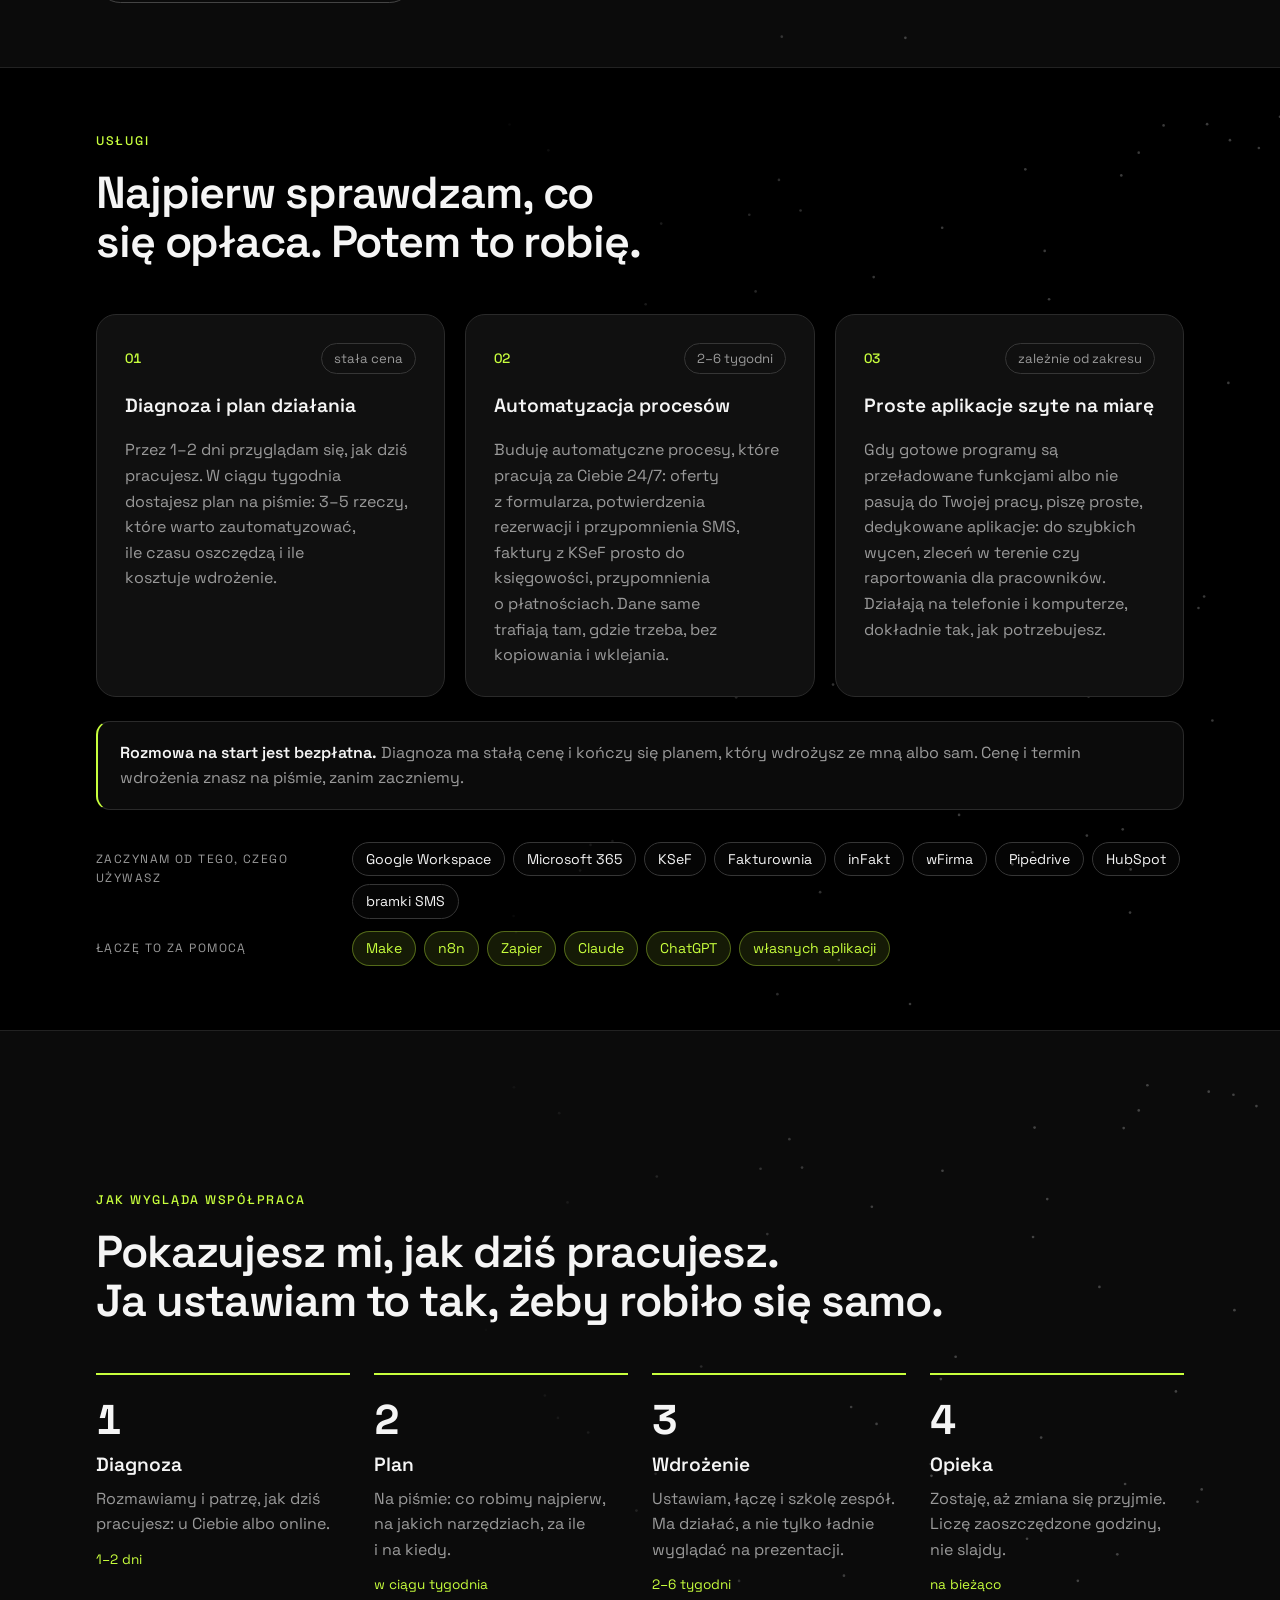
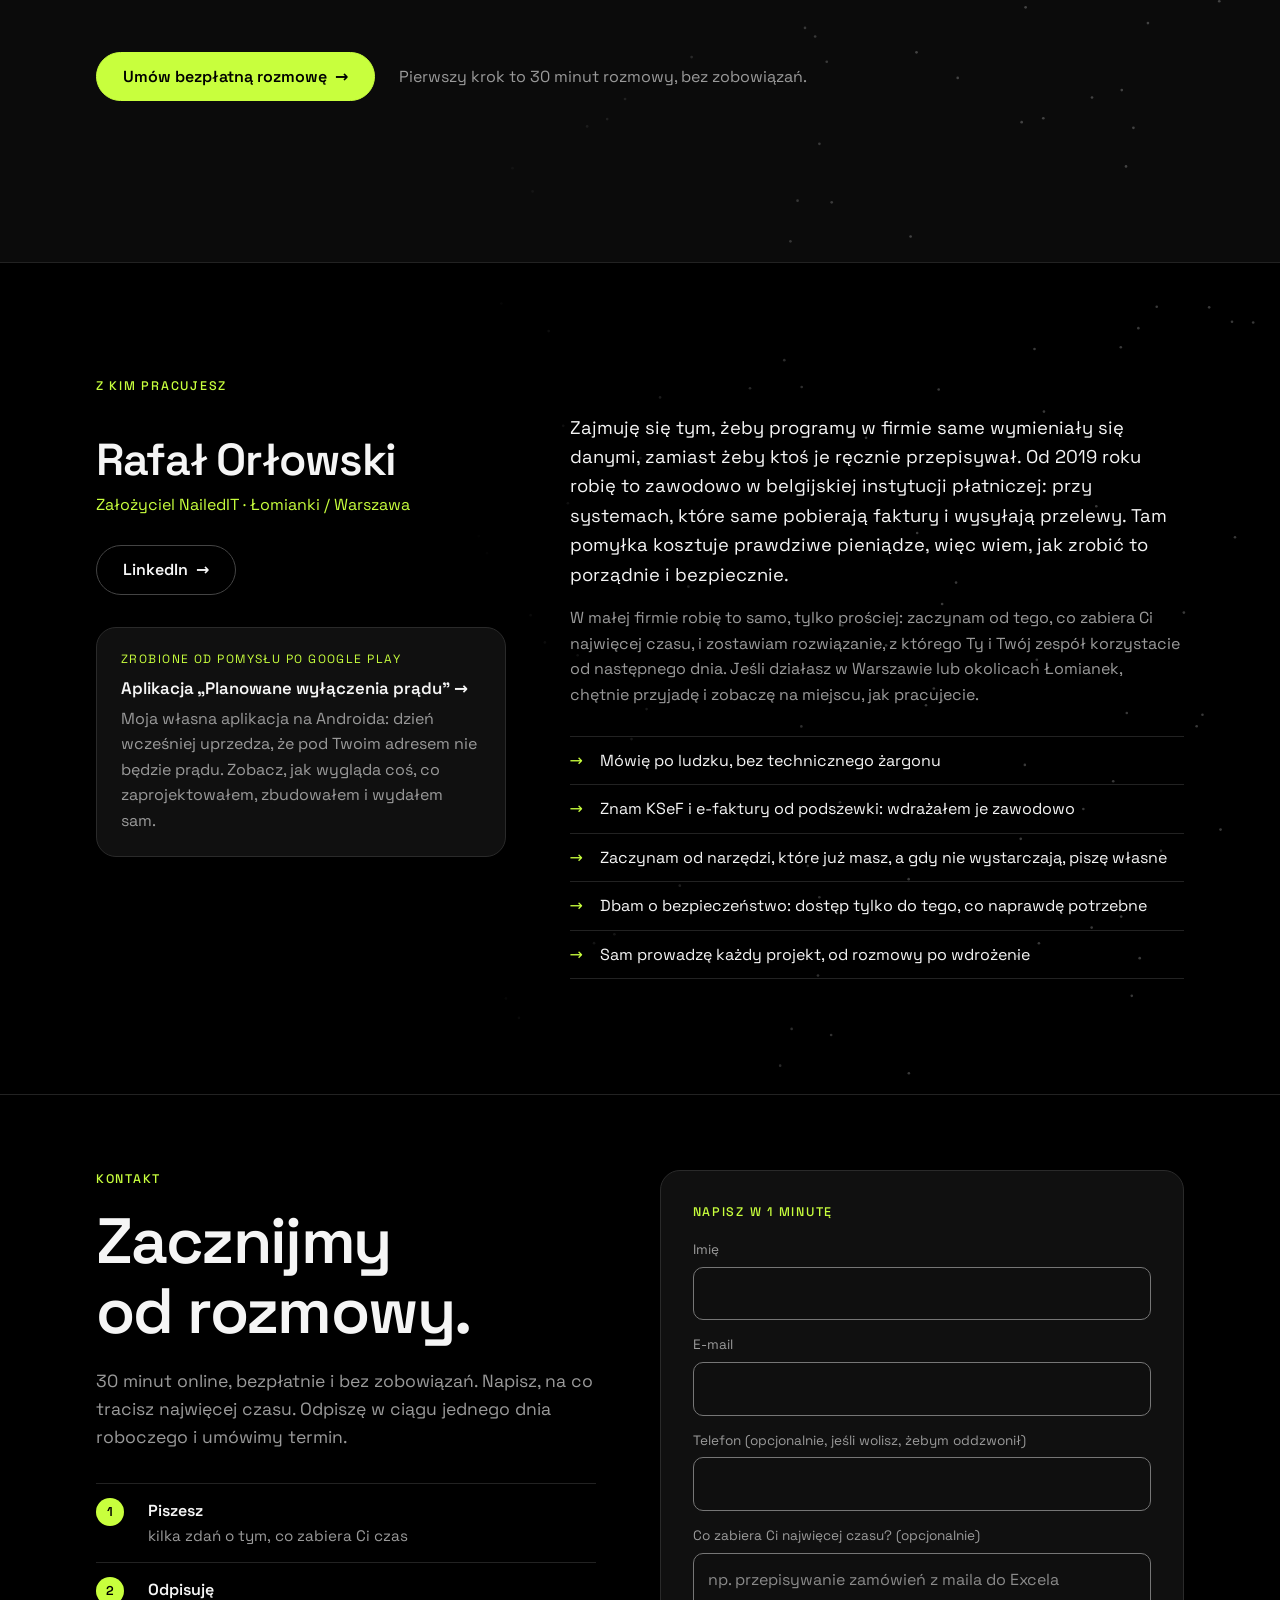
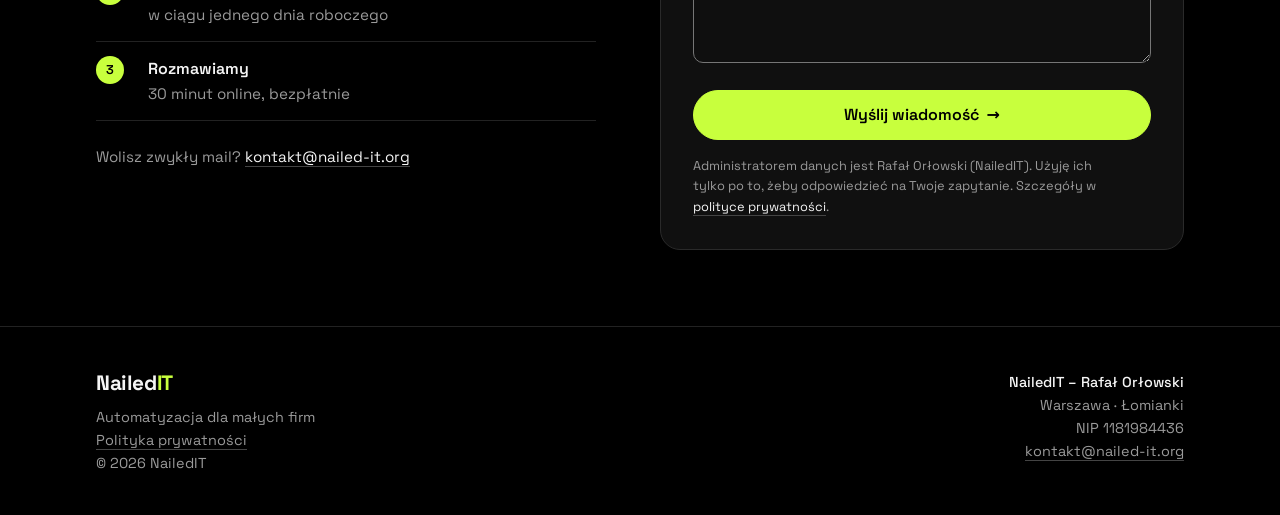
==== commit e9912a4a: "Przebudowa wyglądu według przeglądu ui-ux-pro-max: karty przykładów i usług, kontakt w dwóch kolumna" ====
--- a/index.html
+++ b/index.html
@@ -156,27 +156,27 @@
             <p class="kpi"><b>≈ <span data-count="16">16</span> h</b><span>mniej pracy miesięcznie</span></p>
             <h3>Oferty z formularza</h3>
             <dl>
-              <dt>Przed</dt><dd>Każdą ofertę składasz ręcznie w Wordzie: ok. 25 min na sztukę.</dd>
-              <dt>Rozwiązanie</dt><dd>Formularz na stronie → szablon oferty → PDF → mail do klienta + wpis w CRM.</dd>
-              <dt>Po</dt><dd class="result">Oferta gotowa w ok. 1 min. Przy 40 ofertach miesięcznie to ok. 16 h odzyskanego czasu.</dd>
+              <div class="case-before"><dt>Przed</dt><dd>Każdą ofertę składasz ręcznie w Wordzie: ok. 25 min na sztukę.</dd></div>
+              <div class="case-how"><dt>Rozwiązanie</dt><dd>Formularz na stronie → szablon oferty → PDF → mail do klienta + wpis w CRM.</dd></div>
+              <div class="case-after"><dt>Po</dt><dd>Oferta gotowa w ok. 1 min. Przy 40 ofertach miesięcznie to ok. 16 h odzyskanego czasu.</dd></div>
             </dl>
           </article>
           <article class="case">
             <p class="kpi"><b>≈ <span data-count="3">3</span> h</b><span>mniej pracy miesięcznie</span></p>
             <h3>Faktury i płatności</h3>
             <dl>
-              <dt>Przed</dt><dd>Faktury kosztowe przychodzą do KSeF i na maila. Ktoś je zbiera, przekazuje do biura rachunkowego i pilnuje terminów płatności.</dd>
-              <dt>Rozwiązanie</dt><dd>KSeF i skrzynka → automatyczne pobranie faktur → biuro rachunkowe + lista płatności z terminami.</dd>
-              <dt>Po</dt><dd class="result">Komplet faktur bez szukania i żadnego przegapionego terminu. Ok. 3 h miesięcznie mniej.</dd>
+              <div class="case-before"><dt>Przed</dt><dd>Faktury kosztowe przychodzą do KSeF i na maila. Ktoś je zbiera, przekazuje do biura rachunkowego i pilnuje terminów płatności.</dd></div>
+              <div class="case-how"><dt>Rozwiązanie</dt><dd>KSeF i skrzynka → automatyczne pobranie faktur → biuro rachunkowe + lista płatności z terminami.</dd></div>
+              <div class="case-after"><dt>Po</dt><dd>Komplet faktur bez szukania i żadnego przegapionego terminu. Ok. 3 h miesięcznie mniej.</dd></div>
             </dl>
           </article>
           <article class="case">
             <p class="kpi"><b>≈ <span data-count="20">20</span> h</b><span>mniej pracy biura miesięcznie</span></p>
             <h3>Raporty z terenu</h3>
             <dl>
-              <dt>Przed</dt><dd>Ekipa dzwoni albo pisze SMS-y, zdjęcia giną w telefonach, a biuro wieczorem przepisuje wszystko do kosztorysu.</dd>
-              <dt>Rozwiązanie</dt><dd>Prosta aplikacja na telefon: zlecenie → zdjęcia i zużyte materiały → raport prosto do biura i kosztorysu.</dd>
-              <dt>Po</dt><dd class="result">Raport w 2 minuty na miejscu, zero przepisywania. Przy 5 ekipach ok. 20 h miesięcznie mniej pracy biura.</dd>
+              <div class="case-before"><dt>Przed</dt><dd>Ekipa dzwoni albo pisze SMS-y, zdjęcia giną w telefonach, a biuro wieczorem przepisuje wszystko do kosztorysu.</dd></div>
+              <div class="case-how"><dt>Rozwiązanie</dt><dd>Prosta aplikacja na telefon: zlecenie → zdjęcia i zużyte materiały → raport prosto do biura i kosztorysu.</dd></div>
+              <div class="case-after"><dt>Po</dt><dd>Raport w 2 minuty na miejscu, zero przepisywania. Przy 5 ekipach ok. 20 h miesięcznie mniej pracy biura.</dd></div>
             </dl>
           </article>
         </div>
@@ -191,19 +191,16 @@
         <h2>Najpierw sprawdzam, co się opłaca. Potem to robię.</h2>
         <div class="services">
           <article class="service">
-            <span class="num">01</span>
-            <div><h3>Diagnoza i plan działania</h3><p>Przez <span class="nw">1–2</span> dni przyglądam się, jak dziś pracujesz. W ciągu tygodnia dostajesz plan na piśmie: <span class="nw">3–5</span> rzeczy, które warto zautomatyzować, ile czasu oszczędzą i ile kosztuje wdrożenie.</p></div>
-            <span class="tag">stała cena</span>
+            <div class="service-top"><span class="num">01</span><span class="tag">stała cena</span></div>
+            <h3>Diagnoza i plan działania</h3><p>Przez <span class="nw">1–2</span> dni przyglądam się, jak dziś pracujesz. W ciągu tygodnia dostajesz plan na piśmie: <span class="nw">3–5</span> rzeczy, które warto zautomatyzować, ile czasu oszczędzą i ile kosztuje wdrożenie.</p>
           </article>
           <article class="service">
-            <span class="num">02</span>
-            <div><h3>Automatyzacja procesów</h3><p>Buduję automatyczne procesy, które pracują za Ciebie 24/7: oferty z formularza, potwierdzenia rezerwacji i przypomnienia SMS, faktury z KSeF prosto do księgowości, przypomnienia o płatnościach. Dane same trafiają tam, gdzie trzeba, bez kopiowania i wklejania.</p></div>
-            <span class="tag"><span class="nw">2–6</span> tygodni</span>
+            <div class="service-top"><span class="num">02</span><span class="tag"><span class="nw">2–6</span> tygodni</span></div>
+            <h3>Automatyzacja procesów</h3><p>Buduję automatyczne procesy, które pracują za Ciebie 24/7: oferty z formularza, potwierdzenia rezerwacji i przypomnienia SMS, faktury z KSeF prosto do księgowości, przypomnienia o płatnościach. Dane same trafiają tam, gdzie trzeba, bez kopiowania i wklejania.</p>
           </article>
           <article class="service">
-            <span class="num">03</span>
-            <div><h3>Proste aplikacje szyte na miarę</h3><p>Gdy gotowe programy są przeładowane funkcjami albo nie pasują do Twojej pracy, piszę proste, dedykowane aplikacje: do szybkich wycen, zleceń w terenie czy raportowania dla pracowników. Działają na telefonie i komputerze, dokładnie tak, jak potrzebujesz.</p></div>
-            <span class="tag">zależnie od zakresu</span>
+            <div class="service-top"><span class="num">03</span><span class="tag">zależnie od zakresu</span></div>
+            <h3>Proste aplikacje szyte na miarę</h3><p>Gdy gotowe programy są przeładowane funkcjami albo nie pasują do Twojej pracy, piszę proste, dedykowane aplikacje: do szybkich wycen, zleceń w terenie czy raportowania dla pracowników. Działają na telefonie i komputerze, dokładnie tak, jak potrzebujesz.</p>
           </article>
         </div>
         <p class="price-note"><strong>Rozmowa na start jest bezpłatna.</strong> Diagnoza ma stałą cenę i kończy się planem, który wdrożysz ze mną albo sam. Cenę i termin wdrożenia znasz na piśmie, zanim zaczniemy.</p>
@@ -235,6 +232,7 @@
           <li><span class="num">3</span><h3>Wdrożenie</h3><p>Ustawiam, łączę i szkolę zespół. Ma działać, a nie tylko ładnie wyglądać na prezentacji.</p><small><span class="nw">2–6</span> tygodni</small></li>
           <li><span class="num">4</span><h3>Opieka</h3><p>Zostaję, aż zmiana się przyjmie. Liczę zaoszczędzone godziny, nie slajdy.</p><small>na bieżąco</small></li>
         </ol>
+        <p class="section-cta"><a href="#kontakt" class="btn">Umów bezpłatną rozmowę <span class="arr" aria-hidden="true">→</span></a><span>Pierwszy krok to 30 minut rozmowy, bez zobowiązań.</span></p>
       </div>
     </section>
 
@@ -247,6 +245,11 @@
             <h2>Rafał Orłowski</h2>
             <p class="role">Założyciel NailedIT · Łomianki / Warszawa</p>
             <a href="https://www.linkedin.com/in/orlowskira" class="btn btn-ghost" target="_blank" rel="noopener">LinkedIn <span class="arr" aria-hidden="true">→</span></a>
+            <a class="proof" href="wylaczenia-pradu/">
+              <span class="proof-label">Zrobione od pomysłu po Google Play</span>
+              <strong>Aplikacja „Planowane wyłączenia prądu” <span class="arr" aria-hidden="true">→</span></strong>
+              <span class="proof-text">Moja własna aplikacja na Androida: dzień wcześniej uprzedza, że pod Twoim adresem nie będzie prądu. Zobacz, jak wygląda coś, co zaprojektowałem, zbudowałem i wydałem sam.</span>
+            </a>
           </div>
           <div class="about-text">
             <p>Zajmuję się tym, żeby programy w firmie same wymieniały się danymi, zamiast żeby ktoś je ręcznie przepisywał. Od 2019 roku robię to zawodowo w belgijskiej instytucji płatniczej: przy systemach, które same pobierają faktury i wysyłają przelewy. Tam pomyłka kosztuje prawdziwe pieniądze, więc wiem, jak zrobić to porządnie i bezpiecznie.</p>
@@ -258,20 +261,24 @@
               <li>Dbam o bezpieczeństwo: dostęp tylko do tego, co naprawdę potrzebne</li>
               <li>Sam prowadzę każdy projekt, od rozmowy po wdrożenie</li>
             </ul>
-            <a class="proof" href="wylaczenia-pradu/">
-              <span class="proof-label">Zrobione od pomysłu po Google Play</span>
-              <strong>Aplikacja „Planowane wyłączenia prądu” <span class="arr" aria-hidden="true">→</span></strong>
-              <span class="proof-text">Moja własna aplikacja na Androida: dzień wcześniej uprzedza, że pod Twoim adresem nie będzie prądu. Zobacz, jak wygląda coś, co zaprojektowałem, zbudowałem i wydałem sam.</span>
-            </a>
           </div>
         </div>
       </div>
     </section>
 
     <section id="kontakt" class="section cta">
-      <div class="container">
-        <h2>Zacznijmy od rozmowy.</h2>
-        <p class="lead">30 minut online, bezpłatnie i bez zobowiązań. Napisz, na co tracisz najwięcej czasu. Odpiszę w ciągu jednego dnia roboczego i umówimy termin.</p>
+      <div class="container contact-grid">
+        <div class="contact-intro">
+          <p class="eyebrow">Kontakt</p>
+          <h2>Zacznijmy od rozmowy.</h2>
+          <p class="lead">30 minut online, bezpłatnie i bez zobowiązań. Napisz, na co tracisz najwięcej czasu. Odpiszę w ciągu jednego dnia roboczego i umówimy termin.</p>
+          <ol class="next">
+            <li><b>Piszesz</b><span>kilka zdań o tym, co zabiera Ci czas</span></li>
+            <li><b>Odpisuję</b><span>w ciągu jednego dnia roboczego</span></li>
+            <li><b>Rozmawiamy</b><span>30 minut online, bezpłatnie</span></li>
+          </ol>
+          <p class="contact-alt">Wolisz zwykły mail? <a href="mailto:kontakt@nailed-it.org">kontakt@nailed-it.org</a></p>
+        </div>
         <div class="form-wrap">
           <p class="eyebrow">Napisz w 1 minutę</p>
           <form class="contact" action="https://api.web3forms.com/submit" method="POST">
@@ -288,7 +295,6 @@
             <p class="form-msg" id="form-msg" role="alert"></p>
             <p class="form-note">Administratorem danych jest Rafał Orłowski (NailedIT). Użyję ich tylko po to, żeby odpowiedzieć na Twoje zapytanie. Szczegóły w <a href="polityka-prywatnosci.html">polityce prywatności</a>.</p>
           </form>
-          <p class="contact-alt">Wolisz zwykły mail? <a href="mailto:kontakt@nailed-it.org">kontakt@nailed-it.org</a></p>
         </div>
       </div>
     </section>
--- a/style.css
+++ b/style.css
@@ -10,6 +10,8 @@
   --text:#f5f5f5;--muted:#9a9a9a;--placeholder:#8a8a8a;--dim:#6f6f6f;--dim2:#4a4a4a;
   --accent:#c8ff3d;--accent-soft:rgba(200,255,61,.1);--error:#ff9d8a;
   --header:68px;--ease:cubic-bezier(.2,.7,.2,1);
+  /* przegląd ui-ux-pro-max: jedna skala promieni i powierzchni zamiast wartości wpisywanych ręcznie */
+  --surface:#101010;--surface-line:#2a2a2a;--r-sm:10px;--r-md:14px;--r-lg:20px;
 }
 
 /* --- podstawy --- */
@@ -29,7 +31,7 @@
 .arr{display:inline-block;font-family:system-ui,sans-serif;transition:transform .2s}
 
 /* --- nagłówek --- */
-.site-header{position:sticky;top:0;z-index:20;background:rgba(0,0,0,.78);-webkit-backdrop-filter:saturate(150%) blur(12px);backdrop-filter:saturate(150%) blur(12px);border-bottom:1px solid var(--line)}
+.site-header{position:sticky;top:0;z-index:20;background:rgba(0,0,0,.9);-webkit-backdrop-filter:saturate(150%) blur(12px);backdrop-filter:saturate(150%) blur(12px);border-bottom:1px solid var(--line)}
 .header-inner{display:flex;align-items:center;gap:32px;height:calc(var(--header) - 1px)}
 .logo{font-weight:700;font-size:1.3rem;letter-spacing:-.02em;color:var(--text)}
 .logo span{color:var(--accent)}
@@ -52,7 +54,9 @@
 /* --- typografia --- */
 .eyebrow{color:var(--accent);text-transform:uppercase;letter-spacing:.14em;font-size:.78rem;font-weight:500;margin:0 0 16px}
 h1{font-size:clamp(2.4rem,5.4vw,4.4rem);line-height:1.03;letter-spacing:-.035em;margin:0 0 28px;font-weight:700}
-h1 em{font-style:normal;color:var(--muted)}
+h1 em{font-style:normal}
+.hero h1{color:var(--muted)}
+.hero h1 em{color:var(--text)}
 h2{font-size:clamp(1.8rem,3.6vw,2.8rem);line-height:1.1;letter-spacing:-.025em;margin:0 0 48px;max-width:22ch;font-weight:600}
 h2.wide{max-width:none}
 h3{font-size:1.2rem;line-height:1.3;margin:0 0 8px;font-weight:600}
@@ -66,6 +70,8 @@
 .hero .container{position:relative;z-index:1}
 .hero-grid{display:grid;grid-template-columns:minmax(0,1.3fr) minmax(0,.9fr);gap:56px;align-items:center}
 .hero .lead{font-size:1.15rem;margin-bottom:32px}
+.hero .eyebrow{display:inline-flex;align-items:center;gap:10px;padding:7px 14px;border:1px solid var(--surface-line);border-radius:999px;background:rgba(255,255,255,.03);letter-spacing:.1em;font-size:.72rem;line-height:1.4;margin-bottom:24px}
+.hero .eyebrow::before{content:"";flex:0 0 6px;height:6px;border-radius:50%;background:var(--accent);box-shadow:0 0 0 3px rgba(200,255,61,.18)}
 
 @keyframes rise{from{opacity:0;transform:translateY(24px)}to{opacity:1;transform:none}}
 .hero .eyebrow,.hero h1,.hero .lead,.hero .actions,.hero .flow,.hero .stats{animation:rise .9s var(--ease) both}
@@ -126,15 +132,17 @@
 .card:hover::before{transform:scaleX(1)}
 .card p,.service p,.steps p{color:var(--muted);margin:0}
 
-.services{border-top:1px solid var(--line)}
-.service{display:grid;grid-template-columns:80px 1fr auto;gap:24px;padding:28px 0;border-bottom:1px solid var(--line);align-items:start}
-.service .num{margin:4px 0 0}
+.services{display:grid;grid-template-columns:repeat(3,1fr);gap:20px}
+.service{display:flex;flex-direction:column;gap:10px;padding:28px;background:var(--surface);border:1px solid var(--surface-line);border-radius:var(--r-lg);transition:border-color .25s}
+.service:hover{border-color:var(--line3)}
+.service-top{display:flex;align-items:center;justify-content:space-between;gap:12px;margin-bottom:10px}
+.service .num{margin:0}
 .service h3{transition:color .2s}
 .service:hover h3{color:var(--accent)}
 .service p{max-width:68ch}
-.tag{justify-self:end;font-size:.82rem;color:var(--muted);border:1px solid var(--line2);border-radius:999px;padding:4px 12px;white-space:nowrap}
-
-.price-note{margin:28px 0 0;max-width:68ch;color:var(--muted)}
+.tag{font-size:.82rem;color:var(--muted);border:1px solid var(--line2);border-radius:999px;padding:4px 12px;white-space:nowrap}
+
+.price-note{margin:24px 0 0;padding:18px 22px;border:1px solid var(--surface-line);border-left:2px solid var(--accent);border-radius:var(--r-md);background:var(--bg2);color:var(--muted)}
 .price-note strong{color:var(--text);font-weight:600}
 .tools{margin-top:32px;display:grid;gap:12px}
 .tools-row{display:grid;grid-template-columns:240px 1fr;gap:16px;align-items:start}
@@ -144,17 +152,20 @@
 .chips-accent li{border-color:rgba(200,255,61,.35);color:var(--accent);background:var(--accent-soft)}
 
 .note{font-size:.85rem;color:var(--muted);margin:-28px 0 40px}
-.cases{display:grid;grid-template-columns:repeat(3,1fr);border-top:1px solid var(--line)}
-.case{padding:28px 28px 8px 0}
-.case+.case{padding-left:28px;border-left:1px solid var(--line)}
-.kpi{display:flex;align-items:baseline;flex-wrap:wrap;gap:4px 10px;margin:0 0 10px}
+.cases{display:grid;grid-template-columns:repeat(3,1fr);gap:20px}
+.case{display:flex;flex-direction:column;padding:28px;background:var(--surface);border:1px solid var(--surface-line);border-radius:var(--r-lg);transition:border-color .25s,transform .25s var(--ease)}
+.case:hover{border-color:var(--line3)}
+.kpi{display:flex;flex-direction:column;gap:2px;margin:0 0 18px;padding-bottom:18px;border-bottom:1px solid var(--surface-line)}
 .kpi b{font-size:2.6rem;line-height:1.1;letter-spacing:-.03em;color:var(--accent);font-weight:700;font-variant-numeric:tabular-nums;white-space:nowrap}
 .kpi > span{font-size:.85rem;color:var(--muted)}
 .case h3{margin-bottom:4px}
-.case dl{margin:0}
-.case dt{font-size:.75rem;text-transform:uppercase;letter-spacing:.12em;color:var(--muted);margin-top:14px}
-.case dd{margin:4px 0 0}
-.case .result{color:var(--accent);font-weight:600}
+.case dl{margin:0;display:flex;flex-direction:column;flex:1}
+.case dt{font-size:.75rem;text-transform:uppercase;letter-spacing:.12em;color:var(--muted);margin-top:16px}
+.case dd{margin:4px 0 0;color:var(--muted)}
+.case-how{margin-bottom:20px}
+.case-after{margin-top:auto;padding:14px 16px;border-radius:var(--r-md);background:var(--accent-soft);border:1px solid rgba(200,255,61,.28)}
+.case-after dt{margin-top:0;color:var(--accent)}
+.case-after dd{color:var(--text);font-weight:500}
 .cases-cta{margin:40px 0 0}
 
 .steps{list-style:none;margin:0;padding:0;display:grid;grid-template-columns:repeat(4,1fr);gap:24px}
@@ -163,16 +174,19 @@
 .steps li.in::before,html:not(.js) .steps li::before{transform:scaleX(1)}
 .steps .num{font-size:2.6rem;color:var(--text);font-weight:700;margin-bottom:12px;line-height:1}
 .steps small{display:block;margin-top:12px;color:var(--accent);font-size:.85rem}
+.section-cta{margin:56px 0 0;display:flex;align-items:center;flex-wrap:wrap;gap:16px 24px}
+.section-cta > span{color:var(--muted)}
 
 .about{display:grid;grid-template-columns:minmax(0,.8fr) minmax(0,1.2fr);gap:64px;align-items:start}
 .about h2{margin:0 0 8px;max-width:none}
 .about .role{color:var(--accent);margin:0 0 28px}
+.about-head{position:sticky;top:calc(var(--header) + 40px)}
 .about-text p{color:var(--muted);margin:0 0 16px}
 .about-text p:first-child{color:var(--text);font-size:1.15rem}
 .facts{list-style:none;padding:0;margin:28px 0 0;border-top:1px solid var(--line)}
 .facts li{position:relative;padding:11px 0 11px 30px;border-bottom:1px solid var(--line)}
 .facts li::before{content:"→";position:absolute;left:0;color:var(--accent);font-family:system-ui,sans-serif}
-.proof{display:block;margin:28px 0 0;padding:20px 22px;border:1px solid var(--line2);border-radius:14px;background:var(--bg2);transition:border-color .2s}
+.proof{display:block;margin:32px 0 0;padding:22px 24px;border:1px solid var(--surface-line);border-radius:var(--r-lg);background:var(--surface);transition:border-color .2s}
 .proof:hover{border-color:var(--accent)}
 .proof-label{display:block;font-size:.75rem;text-transform:uppercase;letter-spacing:.12em;color:var(--accent);margin-bottom:6px}
 .proof strong{display:block;font-weight:600;font-size:1.05rem;margin-bottom:4px}
@@ -227,6 +241,8 @@
 .story.is-moved .story-hint{opacity:0}
 .story.is-live .story-bar{display:block;position:relative;z-index:1;height:2px;background:var(--line)}
 .story-bar i{position:absolute;inset:0;background:linear-gradient(90deg,rgba(200,255,61,.25),var(--accent));transform:scaleX(0);transform-origin:left;will-change:transform}
+/* deck (ekrany dotykowe): gest na kadrze obsługuje main.js, przeglądarka tylko powiększa */
+.story.is-deck .story-pin{touch-action:pinch-zoom;overscroll-behavior:contain}
 /* węższe ekrany: przy nieaktywnych krokach same numery */
 @media (max-width:1240px){
   .story-nav ol{gap:0 14px}
@@ -244,11 +260,15 @@
 }
 
 /* --- kontakt --- */
-.cta{text-align:center}
-.cta h2{margin:0 auto 20px;font-size:clamp(2.2rem,5vw,4rem);max-width:none}
-.cta .lead{margin:0 auto 40px}
-.form-wrap{max-width:560px;margin:0 auto;text-align:left}
-.form-wrap .eyebrow{text-align:center}
+.contact-grid{display:grid;grid-template-columns:minmax(0,1fr) minmax(0,1.05fr);gap:64px;align-items:start}
+.cta h2{margin:0 0 20px;font-size:clamp(2.2rem,5vw,4rem);max-width:11ch}
+.cta .lead{margin:0 0 32px;font-size:1.1rem}
+.next{list-style:none;margin:0;padding:0;counter-reset:n;border-top:1px solid var(--line)}
+.next li{counter-increment:n;display:grid;grid-template-columns:40px 1fr;column-gap:12px;padding:14px 0;border-bottom:1px solid var(--line)}
+.next li::before{content:counter(n);grid-row:span 2;width:28px;height:28px;border-radius:50%;display:grid;place-items:center;font-size:.8rem;font-weight:600;color:#000;background:var(--accent)}
+.next b{font-weight:600}
+.next span{color:var(--muted);font-size:.95rem}
+.form-wrap{padding:32px;background:var(--surface);border:1px solid var(--surface-line);border-radius:var(--r-lg)}
 form.contact{display:grid;gap:14px}
 form.contact label{display:block;font-size:.85rem;color:var(--muted);margin-bottom:6px}
 form.contact .field{width:100%;background:var(--field);border:1px solid var(--field-line);border-radius:10px;color:var(--text);padding:13px 14px;font:inherit;transition:border-color .2s,box-shadow .2s}
@@ -261,7 +281,7 @@
 .form-note{margin:2px 0 0;font-size:.8rem;color:var(--muted)}
 .form-note a{color:var(--text);border-bottom:1px solid var(--line3)}
 .hp{position:absolute!important;left:-5000px!important;width:1px;height:1px;opacity:0}
-.contact-alt{margin:18px 0 0;text-align:center;font-size:.9rem;color:var(--muted)}
+.contact-alt{margin:24px 0 0;font-size:.95rem;color:var(--muted)}
 .contact-alt a{color:var(--text);border-bottom:1px solid var(--line3)}
 
 /* --- stopka --- */
@@ -305,12 +325,16 @@
   .hero-grid{grid-template-columns:1fr;gap:40px}
   .flow{max-width:520px}
   .tools-row{grid-template-columns:1fr;gap:8px}
+  .services{grid-template-columns:1fr}
+  .cases{grid-template-columns:1fr;max-width:640px}
+  .contact-grid{grid-template-columns:1fr;gap:40px}
+  .cta h2{max-width:none}
   .tools-label{padding-top:0}
 }
 @media (max-width:820px){
   /* Menu jako pasek nad logo. Ujemny top sprawia, że pasek odjeżdża przy przewijaniu,
      a przyklejony zostaje sam wiersz z logo i przyciskiem (bez JS, działa na każdej podstronie). */
-  .site-header{top:-45px}
+  .site-header{top:-45px;background:#000;-webkit-backdrop-filter:none;backdrop-filter:none} /* pełne tło: przewinięta treść nie prześwituje pod logo */
   .header-inner{flex-wrap:wrap;gap:0 16px;height:auto}
   .header-inner .logo{display:flex;align-items:center;height:calc(var(--header) - 1px)}
   .nav{order:-1;flex:0 0 100%;height:45px;margin:0;gap:14px;justify-content:space-between;font-size:.88rem;white-space:nowrap;overflow-x:auto;scrollbar-width:none;border-bottom:1px solid var(--line)}
@@ -322,11 +346,20 @@
   .section{padding:72px 0}
   .stats,.grid-3,.steps,.cases,.about{grid-template-columns:1fr}
   .stats > div,.stats > div+div{padding:18px 0;border-left:0;border-bottom:1px solid var(--line)}
-  .card,.card+.card,.case,.case+.case{padding:28px 0;border-left:0;border-bottom:1px solid var(--line)}
+  .card,.card+.card{padding:28px 0;border-left:0;border-bottom:1px solid var(--line)}
+  .case,.service{padding:22px 20px}
+  .form-wrap{padding:22px 18px}
+  .about-head{position:static;display:contents}
+  .about{display:flex;flex-direction:column;gap:0}
+  .about-text{margin-top:28px}
+  .about .proof{order:3;margin-top:8px}
+  .hero h1{font-size:clamp(2rem,9vw,2.6rem);margin-bottom:20px}
+  .hero .lead{font-size:1.05rem;margin-bottom:24px}
+  .hero .eyebrow{font-size:.68rem;letter-spacing:.06em;padding:6px 12px}
+  .actions .btn{flex:1 1 auto}
+  .section-cta .btn{width:100%}
   .about{gap:24px}
   .about .role{margin-bottom:20px}
-  .service{grid-template-columns:1fr;gap:8px}
-  .tag{justify-self:start}
   .steps{gap:32px}
   .company{text-align:left;margin-top:0}
   .page{padding:56px 0}
